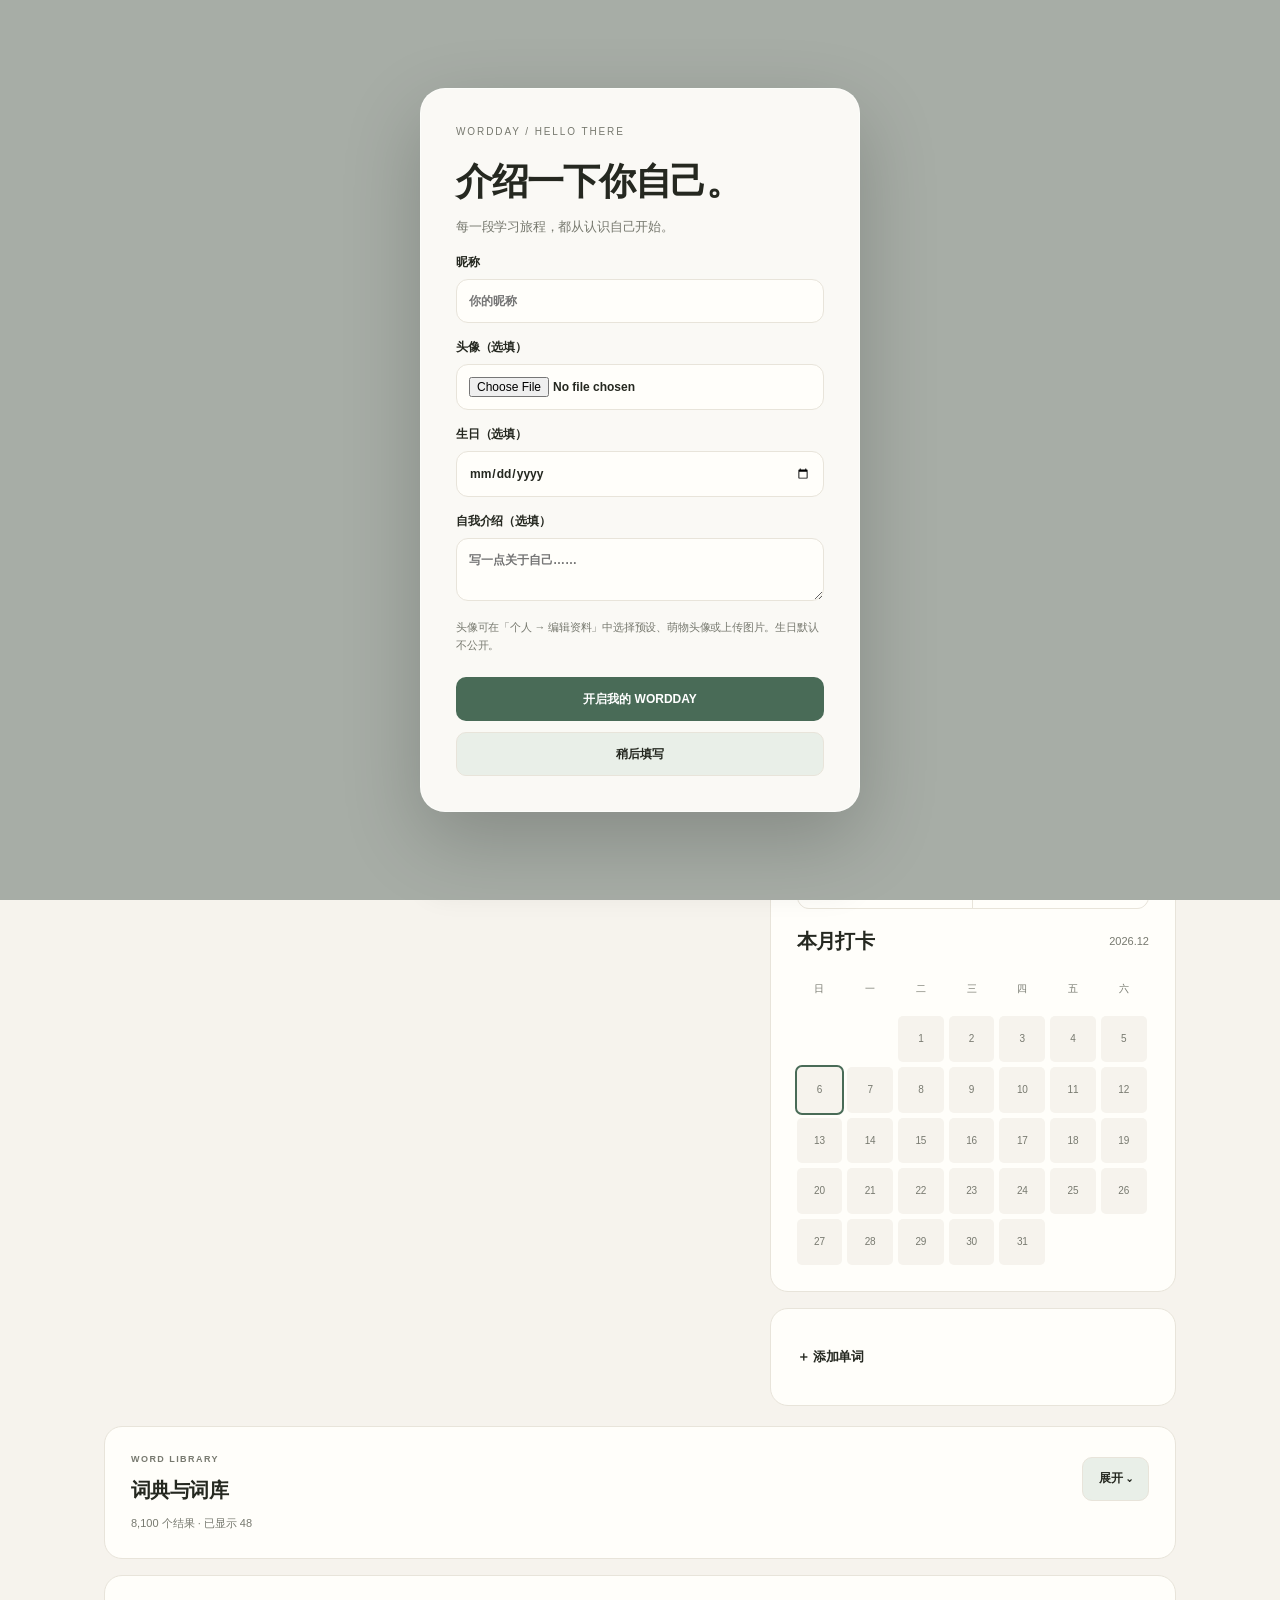
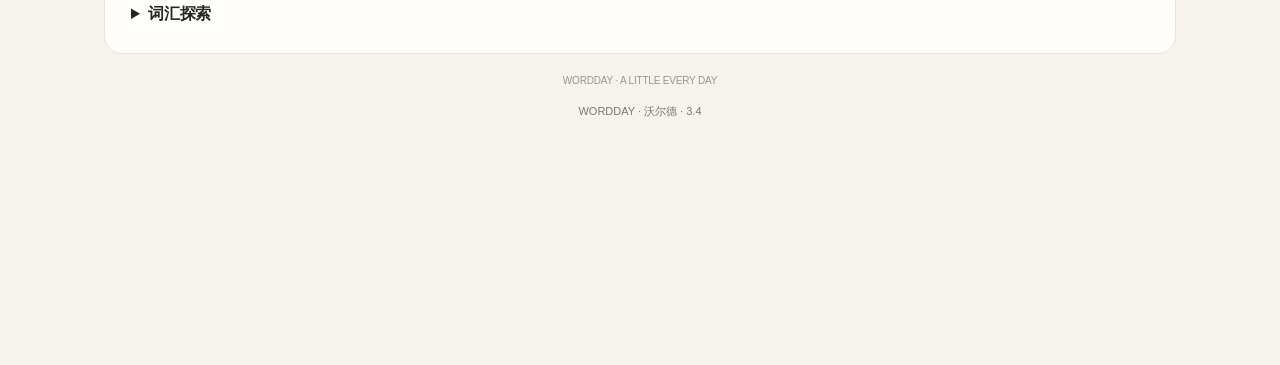
==== index.html @ 64b5501c "Add files via upload" ====
<!DOCTYPE html>
<html lang="zh-CN">
<head>
<meta charset="UTF-8"><meta name="viewport" content="width=device-width,initial-scale=1,viewport-fit=cover">
<meta name="theme-color" content="#f6f3ed"><meta name="apple-mobile-web-app-capable" content="yes"><meta name="apple-mobile-web-app-status-bar-style" content="default"><meta name="apple-mobile-web-app-title" content="沃尔德">
<link rel="manifest" href="manifest.webmanifest"><link rel="apple-touch-icon" href="icon-192.png">
<title>WORDDAY · 沃尔德</title>
<style>
:root{--bg:#f6f3ed;--paper:#fffefa;--ink:#252820;--muted:#77796f;--line:#e8e4da;--green:#496b57;--deep:#26382e;--pale:#e9efe8;--orange:#c27b4b;--red:#a65c4e;--shadow:0 8px 28px rgba(43,54,43,.045)}
*{box-sizing:border-box}body{margin:0;background:var(--bg);color:var(--ink);font-family:Inter,-apple-system,BlinkMacSystemFont,"Segoe UI","PingFang SC","Microsoft YaHei",sans-serif}button,input,select{font:inherit}.wrap{max-width:1120px;margin:auto;padding:24px 20px 60px}.top{display:flex;justify-content:space-between;align-items:center;margin-bottom:22px}.brand{font-size:19px;font-weight:850;letter-spacing:-.5px}.brand span{color:var(--green)}.date,.muted{font-size:12px;color:var(--muted)}.hero{background:var(--deep);color:#fff;border-radius:22px;padding:28px 30px;display:grid;grid-template-columns:1fr auto;gap:20px;align-items:center}.eyebrow{font-size:10px;letter-spacing:2.4px;color:#c6d4c8}.hero h1{font-size:clamp(26px,4vw,40px);line-height:1.15;margin:12px 0 9px}.hero p{color:#d5ded6;max-width:620px;line-height:1.7;font-size:13px;margin:0}.hero-stat{border:1px solid #65796b;border-radius:17px;padding:15px 22px;min-width:120px;text-align:center}.hero-stat strong{display:block;font-size:36px}.hero-stat span{font-size:11px;color:#d5ded6}.nav{display:flex;gap:8px;overflow:auto;margin:18px 0 14px;padding-bottom:2px}.nav button{white-space:nowrap;background:transparent;color:#62665b;border:1px solid var(--line);padding:9px 14px}.nav button.active{background:var(--green);color:white;border-color:var(--green)}.layout{display:grid;grid-template-columns:minmax(0,1.45fr) minmax(270px,.8fr);gap:16px}.panel{background:var(--paper);border:1px solid var(--line);border-radius:18px;padding:20px;box-shadow:var(--shadow);margin-bottom:16px}.panel-head{display:flex;align-items:center;justify-content:space-between;gap:10px;margin-bottom:15px}.panel h2{font-size:16px;margin:0}.sub{font-size:11px;color:var(--muted)}.tools{display:flex;gap:8px;flex-wrap:wrap}.tools select,.tools input,.field{border:1px solid var(--line);background:#fff;border-radius:9px;padding:10px 11px;color:#444;font-size:12px;min-width:0}.tools select{flex:1}.progress{height:7px;background:#eeece5;border-radius:20px;overflow:hidden;margin:12px 0 16px}.progress>div{height:100%;width:0;background:var(--green);transition:.25s}.word{padding:17px;border:1px solid var(--line);border-radius:14px;margin-bottom:11px;background:#fff}.word-top{display:flex;justify-content:space-between;gap:12px;align-items:flex-start}.term{font-size:24px;font-weight:780;letter-spacing:-.5px}.phonetic{font-size:12px;color:var(--muted);margin-top:4px}.tag{font-size:10px;padding:5px 8px;background:var(--pale);color:var(--green);border-radius:20px;white-space:nowrap}.meaning{font-size:14px;font-weight:680;margin:12px 0 6px}.example{font-size:12px;line-height:1.65;color:#55584f}.example b{color:var(--green)}.actions{display:flex;gap:7px;margin-top:12px;flex-wrap:wrap}button{border:0;border-radius:9px;padding:9px 12px;font-size:11px;font-weight:680;cursor:pointer;background:var(--green);color:white}button.secondary{background:#f0eee7;color:#41443c}button.outline{background:transparent;border:1px solid var(--line);color:#55584f}button.danger{background:#f7eae6;color:var(--red)}button:disabled{opacity:.45;cursor:not-allowed}.star{font-size:15px;padding:6px 9px}.stats{display:grid;grid-template-columns:repeat(2,1fr);gap:9px}.stat{background:#f7f5ef;border-radius:12px;padding:13px}.stat strong{font-size:23px;display:block}.stat span{font-size:10px;color:var(--muted)}.calendar{display:grid;grid-template-columns:repeat(7,1fr);gap:5px;margin-top:10px}.day{aspect-ratio:1;border-radius:7px;background:#f0eee8;display:grid;place-items:center;font-size:10px;color:#85877e}.day.done{background:#dce9dc;color:#31583d;font-weight:800}.day.today{outline:2px solid var(--orange);outline-offset:1px}.barlist{display:grid;gap:9px}.barrow{display:grid;grid-template-columns:54px 1fr 28px;align-items:center;gap:8px;font-size:11px;color:var(--muted)}.bar{height:8px;border-radius:20px;background:#efede6;overflow:hidden}.bar i{display:block;height:100%;background:var(--green);border-radius:20px}.empty{padding:24px 12px;text-align:center;color:var(--muted);font-size:12px;background:#f8f6f0;border-radius:12px}.quizbox{background:#f7f5ef;border-radius:14px;padding:15px}.question{font-size:21px;font-weight:760;margin:9px 0 14px}.choices{display:grid;gap:7px}.choice{background:white;border:1px solid var(--line);color:#35372f;text-align:left}.choice.correct{border-color:#5c8b65;background:#edf5ed}.choice.wrong{border-color:#c87a69;background:#fff0ed}.feedback{font-size:11px;margin-top:9px;color:var(--muted);min-height:18px}.section{display:none}.section.active{display:block}.listword{display:flex;justify-content:space-between;gap:12px;align-items:center;padding:13px 0;border-bottom:1px solid var(--line)}.listword:last-child{border:0}.listword strong{font-size:15px}.listword small{display:block;color:var(--muted);margin-top:4px;font-size:11px}.pill{display:inline-block;padding:4px 7px;border-radius:20px;background:#f1eee6;color:#777;font-size:10px}.foot{text-align:center;color:#96978e;font-size:10px;margin-top:18px;line-height:1.8}.toast{position:fixed;left:50%;bottom:22px;transform:translateX(-50%);background:#26382e;color:#fff;padding:10px 15px;border-radius:10px;font-size:12px;opacity:0;pointer-events:none;transition:.2s}.toast.show{opacity:1}.detail-link{font-size:11px;margin-top:8px}.section-title{font-size:14px;font-weight:750;margin:0 0 12px}.smallnote{font-size:10px;line-height:1.6;color:var(--muted)}
@media(max-width:760px){.wrap{padding:17px 13px 42px}.hero{grid-template-columns:1fr;padding:23px}.hero-stat{justify-self:start;display:flex;align-items:center;gap:10px;padding:8px 15px}.hero-stat strong{font-size:26px}.layout{grid-template-columns:1fr}.panel{padding:16px}.term{font-size:22px}}

.pos{display:inline-flex;align-items:center;margin-top:6px;padding:3px 7px;border-radius:6px;background:#f4f1e9;color:#77745f;font-size:10px;font-weight:650;letter-spacing:.2px}
.quiz-lock{padding:20px;border:1px dashed #d8d3c7;border-radius:14px;background:#faf8f2;text-align:center}
.quiz-lock .lock-icon{font-size:27px;margin-bottom:8px}
.quiz-progress{height:7px;background:#ece9e0;border-radius:20px;overflow:hidden;margin:14px 0}
.quiz-progress i{display:block;height:100%;width:0;background:var(--green);transition:width .2s}
.quiz-meta{display:flex;justify-content:space-between;gap:10px;color:var(--muted);font-size:11px}
.quiz-question-card{padding:20px;border-radius:15px;background:#f7f5ef;margin-top:14px}
.quiz-direction{font-size:10px;letter-spacing:1px;color:var(--green);font-weight:750}
.quiz-question{font-size:25px;font-weight:800;line-height:1.35;margin:12px 0 18px;overflow-wrap:anywhere}
.quiz-options{display:grid;grid-template-columns:1fr 1fr;gap:9px}
.quiz-option{background:#fff;color:#35372f;border:1px solid var(--line);text-align:left;min-height:46px;font-size:12px;line-height:1.45}
.quiz-option.correct{border-color:#5c8b65;background:#edf5ed;color:#31583d}
.quiz-option.wrong{border-color:#c87a69;background:#fff0ed;color:#8d4539}
.quiz-option:disabled{opacity:1;cursor:default}
.quiz-result{text-align:center;padding:22px 14px;background:#f7f5ef;border-radius:16px}
.quiz-score{font-size:58px;line-height:1;font-weight:850;color:var(--green);letter-spacing:-2px}
.quiz-result h3{margin:12px 0 6px;font-size:20px}
.quiz-result p{font-size:12px;line-height:1.7;color:var(--muted);margin:0 auto;max-width:520px}
.quiz-result-stats{display:grid;grid-template-columns:repeat(3,1fr);gap:8px;margin:18px 0}
.quiz-result-stats div{background:#fff;border-radius:11px;padding:12px 5px}
.quiz-result-stats strong{display:block;font-size:21px}
.quiz-result-stats span{font-size:10px;color:var(--muted)}
.quiz-review-item{padding:12px 0;border-bottom:1px solid var(--line);font-size:12px;line-height:1.6}
.quiz-review-item:last-child{border:0}
.quiz-review-item strong{display:block;font-size:14px;margin-bottom:4px}
.quiz-review-item .right{color:var(--green)}.quiz-review-item .wrong-text{color:var(--red)}
.quiz-history-item{display:flex;justify-content:space-between;gap:12px;padding:12px 0;border-bottom:1px solid var(--line);font-size:12px}
.quiz-history-item:last-child{border:0}
@media(max-width:520px){.quiz-options{grid-template-columns:1fr}.quiz-question{font-size:22px}.quiz-score{font-size:50px}}


/* WORDDAY 2.1 repair · refined test UI */
#quiz .panel{padding:clamp(17px,3vw,25px)}
#quiz .quiz-lock{padding:clamp(22px,4vw,34px);background:linear-gradient(145deg,#fbfaf5,#f5f2e9);border-color:#ddd7c9;border-radius:20px}
#quizReady .tools{justify-content:center;gap:10px;margin-top:20px}
#quizReady .tools button{min-height:46px;padding:12px 19px;border-radius:13px;font-size:13px;box-shadow:0 3px 10px rgba(38,56,46,.08)}
#quizPlay{padding-top:6px}
#quiz .quiz-meta{font-size:12px;font-weight:650}
#quiz .quiz-progress{height:8px;background:#eae7df;border-radius:99px;margin:13px 0 18px}
#quiz .quiz-progress i{background:linear-gradient(90deg,#496b57,#78917b);border-radius:99px}
#quiz .quiz-question-card{padding:clamp(18px,4vw,28px);border-radius:20px;background:linear-gradient(145deg,#f8f6f0,#f3f1e9);border:1px solid #eeeadf}
#quiz .quiz-direction{letter-spacing:1.8px;font-size:11px}
#quiz .quiz-question{font-size:clamp(24px,5vw,32px);letter-spacing:-.7px;margin:17px 0 22px}
#quiz .quiz-options{grid-template-columns:1fr;gap:10px}
#quiz .quiz-option{min-height:58px;padding:14px 17px;border-radius:13px;font-size:14px;font-weight:650;transition:background .18s,border-color .18s,transform .18s}
#quiz .quiz-option:not(:disabled):active{transform:scale(.99)}
#quiz .quiz-option.correct{background:#edf4ed;border-color:#6d9274;color:#31583d}
#quiz .quiz-option.wrong{background:#fff0ed;border-color:#c97865;color:#8d4539}
#quiz .feedback{min-height:22px;font-size:13px;line-height:1.6;margin-top:13px}
#quizNext{min-height:48px;border-radius:13px;font-size:13px;margin-top:15px!important}
#quizResult .quiz-result{padding:clamp(22px,4vw,34px);border-radius:21px;background:linear-gradient(145deg,#f8f6f0,#f2f0e8);border:1px solid #eeeadf}
#quizResult .quiz-score{font-size:clamp(54px,12vw,72px)}
#quizResult .quiz-result-stats{gap:10px}
#quizResult .quiz-result-stats div{padding:16px 8px;border:1px solid #efede6;border-radius:14px}
#quizResult .quiz-result-stats strong{font-size:clamp(22px,5vw,28px)}
#quizResult .quiz-review-item{padding:15px 2px;font-size:13px}
#quizResult .quiz-review-item strong{font-size:15px}
#quiz .quiz-history-item{align-items:center;padding:15px 2px}
.quiz-mode-stats{display:grid;grid-template-columns:repeat(2,minmax(0,1fr));gap:8px;margin-top:16px;text-align:left}.quiz-mode-stat{background:rgba(255,255,255,.78);border:1px solid #eeeadf;border-radius:12px;padding:11px 12px}.quiz-mode-stat strong{display:block;font-size:12px;color:var(--ink)}.quiz-mode-stat span{font-size:10px;color:var(--muted)}
#quiz .quiz-history-mode{display:inline-block;margin-left:7px;padding:3px 7px;border-radius:20px;background:#edf1e9;color:var(--green);font-size:10px;font-weight:700}
@media(max-width:520px){#quizReady .tools{display:grid;grid-template-columns:1fr 1fr}#quizReady .tools button{width:100%;padding:12px 8px}#quiz .quiz-option{min-height:56px}#quiz .quiz-question-card{padding:18px 15px}}


:root[data-theme="ocean"]{--bg:#eef4f6;--paper:#fbfeff;--ink:#24313a;--muted:#71808a;--line:#dce7eb;--green:#426f8a;--deep:#24475d;--pale:#e1edf2;--orange:#c58b55;--shadow:0 8px 28px rgba(36,71,93,.06)}
:root[data-theme="vintage"]{--bg:#f5eee7;--paper:#fffaf5;--ink:#342b27;--muted:#88786e;--line:#e9dcd1;--green:#a45e43;--deep:#633f32;--pale:#f2e2d8;--orange:#c18a4b;--shadow:0 8px 28px rgba(99,63,50,.06)}
:root[data-theme="midnight"]{--bg:#202a29;--paper:#2b3734;--ink:#edf1eb;--muted:#a8b5ad;--line:#43514a;--green:#8eae91;--deep:#17221e;--pale:#394b40;--orange:#d2a36c;--shadow:0 8px 28px rgba(0,0,0,.16)}
:root[data-theme="midnight"] .word,:root[data-theme="midnight"] .tools select,:root[data-theme="midnight"] .tools input,:root[data-theme="midnight"] .field,:root[data-theme="midnight"] .quiz-option{background:#33413b;color:var(--ink)}
:root[data-theme="midnight"] .stat,:root[data-theme="midnight"] .quiz-lock,:root[data-theme="midnight"] .quiz-question-card,:root[data-theme="midnight"] .quiz-result{background:#33413b;color:var(--ink)}
.bottom-nav{position:fixed;z-index:40;bottom:calc(10px + env(safe-area-inset-bottom));left:50%;transform:translateX(-50%);display:flex;gap:8px;padding:7px;background:color-mix(in srgb,var(--paper) 88%,transparent);backdrop-filter:blur(18px);border:1px solid var(--line);border-radius:20px;box-shadow:0 8px 28px #0002;width:min(310px,calc(100% - 32px))}.bottom-nav button{flex:1;background:transparent;color:var(--muted);border-radius:14px;padding:10px 8px;font-size:12px}.bottom-nav button.active{background:var(--green);color:white}.wrap{padding-bottom:110px}.heatmap{display:grid;grid-auto-flow:column;grid-template-rows:repeat(7,12px);grid-auto-columns:12px;gap:3px;overflow-x:auto;padding:8px 0}.heat{width:12px;height:12px;border-radius:3px;background:var(--line)}.heat[data-level="1"]{background:#c8ddc9}.heat[data-level="2"]{background:#91b99a}.heat[data-level="3"]{background:#5d916c}.heat[data-level="4"]{background:#315e40}.badge-grid{display:grid;grid-template-columns:repeat(3,minmax(0,1fr));gap:9px}.achievement{text-align:center;padding:10px 5px;border:1px solid var(--line);border-radius:14px;background:var(--paper)}.achievement svg{width:42px;height:42px;display:block;margin:0 auto 6px}.achievement.locked{opacity:.38;filter:grayscale(1)}.achievement small{display:block;color:var(--muted);font-size:10px;line-height:1.4}.profile-row{display:flex;gap:12px;align-items:center}.avatar{width:54px;height:54px;border-radius:50%;background:var(--pale);display:grid;place-items:center;font-size:27px}.theme-options{display:grid;grid-template-columns:repeat(2,1fr);gap:8px}.theme-options button{background:var(--paper);color:var(--ink);border:1px solid var(--line);text-align:left}.theme-options button.selected{border:2px solid var(--green)}
@media(max-width:520px){.badge-grid{grid-template-columns:repeat(2,minmax(0,1fr))}}
.profile-shortcuts{display:grid;grid-template-columns:repeat(2,minmax(0,1fr));gap:9px}.profile-shortcuts button{padding:14px 8px;text-align:center}.personal-back{margin-bottom:12px}.achievement{cursor:default}.achievement svg{max-width:42px}@media(max-width:520px){.profile-shortcuts{grid-template-columns:repeat(2,minmax(0,1fr))}}

/* 2.2.2: semantic contrast and feedback */
:root{--quiz-surface:#f7f5ef;--quiz-input:#fff;--quiz-text:#28332d;--quiz-sub:#55665b;--quiz-border:#d9dfd5;--quiz-correct-bg:#e7f3e9;--quiz-correct-text:#225b38;--quiz-wrong-bg:#fae8e4;--quiz-wrong-text:#853c35}
:root[data-theme="ocean"]{--quiz-surface:#e9f2f6;--quiz-input:#fff;--quiz-text:#24313a;--quiz-sub:#435c6a;--quiz-border:#b9d2df;--quiz-correct-bg:#e1f2ec;--quiz-correct-text:#1f6249;--quiz-wrong-bg:#fbe8e4;--quiz-wrong-text:#823b35}
:root[data-theme="vintage"]{--quiz-surface:#f7ede4;--quiz-input:#fffaf5;--quiz-text:#342b27;--quiz-sub:#685145;--quiz-border:#dcc7b6;--quiz-correct-bg:#e9f1df;--quiz-correct-text:#3e6035;--quiz-wrong-bg:#f8e3de;--quiz-wrong-text:#7e362f}
:root[data-theme="midnight"]{--quiz-surface:#34433d;--quiz-input:#26342f;--quiz-text:#f1f6ee;--quiz-sub:#d4e1d6;--quiz-border:#708477;--quiz-correct-bg:#2e5a43;--quiz-correct-text:#e3f9e8;--quiz-wrong-bg:#643f40;--quiz-wrong-text:#fff1e8}
#quiz .quiz-question-card,#quiz .quiz-result,#quiz .quizbox{background:var(--quiz-surface)!important;color:var(--quiz-text)!important;border:1px solid var(--quiz-border)!important}
#quiz .quiz-question,#quiz .quiz-result h3,#quiz .quiz-result-stats strong,#quiz .quiz-review-item,#quiz .quiz-history-item,#quiz .quiz-mode-stat{color:var(--quiz-text)!important}
#quiz .quiz-meta,#quiz .quiz-result p,#quiz .quiz-result-stats span,#quiz .quiz-history-item .sub,#quiz .feedback{color:var(--quiz-sub)}
#quiz .quiz-option,#quiz #typedAnswer{background:var(--quiz-input)!important;color:var(--quiz-text)!important;border-color:var(--quiz-border)!important}
#quiz .quiz-option.correct{background:var(--quiz-correct-bg)!important;color:var(--quiz-correct-text)!important}
#quiz .quiz-option.wrong{background:var(--quiz-wrong-bg)!important;color:var(--quiz-wrong-text)!important}
#quiz .quiz-result-stats>div,#quiz .quiz-mode-stat{background:var(--quiz-input)!important;color:var(--quiz-text)!important}
#quiz .quiz-direction{color:var(--quiz-text)!important;opacity:.86}
#quiz .quiz-score{color:var(--quiz-text)!important}
#quiz .quiz-review-item .right{color:var(--quiz-correct-text)!important}#quiz .quiz-review-item .wrong-text{color:var(--quiz-wrong-text)!important}
.catalog-list{display:grid;grid-template-columns:repeat(auto-fit,minmax(130px,1fr));gap:7px;margin-top:12px}.catalog-entry{border:1px solid var(--line);border-radius:10px;padding:9px;background:var(--paper);font-size:12px;color:var(--ink)}.catalog-entry small{display:block;color:var(--muted);margin-top:4px}.catalog-entry.reviewed{border-color:var(--green)}
.bottom-nav{display:flex;align-items:center;justify-content:center;flex-wrap:wrap;max-width:calc(100vw - 30px);transition:padding .25s,border-radius .25s,background .25s;touch-action:pan-x}
.bottom-nav .nav-grip{width:100%;background:transparent!important;color:var(--ink)!important;padding:0 0 2px!important;line-height:12px;font-size:18px;touch-action:none;cursor:grab}
.bottom-nav .nav-pill{display:none;background:transparent!important;color:var(--ink)!important;padding:5px 12px!important}
.bottom-nav.collapsed{border-radius:999px;padding:4px 9px;gap:0}.bottom-nav.collapsed .nav-grip{width:24px;transform:rotate(180deg);padding:0!important}.bottom-nav.collapsed [data-main-tab]{display:none}.bottom-nav.collapsed .nav-pill{display:block}
body{padding-bottom:calc(106px + env(safe-area-inset-bottom))}.wrap{padding-bottom:110px}
button:active:not(:disabled){transform:scale(.975)}.word{animation:wordEnter .24s ease-out}.quiz-option.correct{animation:correctPulse .26s ease-out}
@keyframes wordEnter{from{opacity:.55;transform:translateY(6px)}to{opacity:1;transform:translateY(0)}}@keyframes correctPulse{50%{transform:scale(1.012)}}
@media(prefers-reduced-motion:reduce){*,*::before,*::after{animation:none!important;transition:none!important;scroll-behavior:auto!important}}

/* WORDDAY 2.3 · calm responsive interface */
:root{--focus-card:var(--paper)}
.hero{position:relative;overflow:hidden}.hero:before{content:'';position:absolute;pointer-events:none;width:240px;height:240px;right:-70px;top:-95px;border-radius:50%;background:radial-gradient(circle,color-mix(in srgb,var(--green) 13%,transparent),transparent 72%);animation:ambientDrift 12s ease-in-out infinite alternate}
@keyframes ambientDrift{to{transform:translate(-25px,20px) scale(1.13)}}
#learn{display:none}#learn.active{display:block}#learn .layout{display:block}#learn .layout>aside{display:none}#learn .layout>main{max-width:none}
#vocabularyCatalog{margin-top:16px}#vocabularyCatalog .catalog-inner{display:none}#vocabularyCatalog.open .catalog-inner{display:block}#vocabularyCatalog .panel-head{cursor:pointer}
#todayWordCard{padding:23px;margin-bottom:16px;background:var(--paper);border:1px solid var(--line);border-radius:18px;box-shadow:var(--shadow)}
#todayWordCard .wd-term{font-size:28px;font-family:Georgia,serif;font-weight:650;letter-spacing:-1px;margin:9px 0}
.wd-eyebrow{font-size:10px;letter-spacing:2px;font-weight:750;color:var(--green)}
#dailyCardControls{display:flex;align-items:center;justify-content:space-between;gap:12px;flex-wrap:wrap;margin:12px 0}
#dailyCardSettings{display:none;padding:12px 0}#dailyCardSettings.open{display:block}
#studyStage{display:none;min-height:58vh}#studyStage.active{display:block}#studyStage .study-card{max-width:590px;margin:18px auto;background:var(--paper);border:1px solid var(--line);border-radius:24px;box-shadow:var(--shadow);padding:clamp(25px,6vw,48px);text-align:center;touch-action:pan-y;user-select:none}
#studyStage .study-term{font-size:clamp(36px,9vw,56px);font-family:Georgia,serif;letter-spacing:-1.4px;font-weight:700;margin:14px 0}
#studyStage .study-meaning{font-size:20px;font-weight:700;margin:25px 0 12px}#studyStage .study-example{font-size:14px;line-height:1.8;color:var(--muted)}
#studyStage .study-actions{display:flex;gap:10px;flex-wrap:wrap;justify-content:center;margin-top:24px}#studyStage .study-actions button{flex:1;min-width:110px}
#studyStage .study-progress{height:6px;background:var(--pale);border-radius:99px;overflow:hidden}#studyStage .study-progress i{display:block;height:100%;background:var(--green);transition:width .25s}
#studyStage .study-meta{display:flex;justify-content:space-between;align-items:center;gap:12px;margin:12px 0}
#quizStreak{font-weight:750;color:var(--green);font-size:12px}#quizSave{margin-bottom:12px}#quizFav{margin-top:12px}
#wdCelebration,#wdSplash{position:fixed;inset:0;z-index:200;background:#0b1715b8;display:none;align-items:center;justify-content:center;padding:20px;backdrop-filter:blur(9px)}
#wdCelebration.visible,#wdSplash.visible{display:flex}.wd-modal{background:var(--paper);color:var(--ink);border-radius:25px;padding:32px 24px;max-width:390px;width:100%;text-align:center;box-shadow:0 24px 80px #0003;animation:wdPop .38s cubic-bezier(.2,1.5,.4,1)}
.wd-modal h2{font-size:27px;margin:12px 0}.wd-modal p{color:var(--muted);line-height:1.6}.wd-modal .wd-medal{font-size:65px;margin:15px auto;line-height:1.2}
@keyframes wdPop{from{opacity:0;transform:translateY(20px) scale(.87)}to{opacity:1;transform:none}}
.bottom-nav.collapsed{position:fixed!important;width:52px!important;height:52px!important;min-width:52px!important;min-height:52px!important;border-radius:50%!important;padding:0!important;display:flex!important;align-items:center!important;justify-content:center!important;left:auto;right:20px;bottom:calc(20px + env(safe-area-inset-bottom));transform:none!important;touch-action:none;box-shadow:0 10px 30px #0002}
.bottom-nav.collapsed .nav-grip{display:none!important}.bottom-nav.collapsed .nav-pill{display:flex!important;width:48px;height:48px;align-items:center;justify-content:center;padding:0!important;font-size:0!important}.bottom-nav.collapsed .nav-pill:after{content:'✦';font-size:23px;color:var(--green)}
.bottom-nav:not(.collapsed){max-width:calc(100vw - 24px)}
#avatarChoices{display:grid;grid-template-columns:repeat(6,minmax(0,1fr));gap:8px}#avatarChoices button{padding:7px 0;font-size:25px;min-width:0;aspect-ratio:1;border-radius:13px}
#avatarUpload{width:100%;margin-top:12px}#avatarPreview{width:68px;height:68px;object-fit:cover;border-radius:50%;display:none;margin:10px auto}
#profileAvatar img{width:100%;height:100%;object-fit:cover;border-radius:50%}.achievement.locked{filter:none!important;opacity:.7}.achievement.locked svg{filter:grayscale(1);opacity:.38}.achievement.locked .achievement-title{color:var(--muted)}
#wdBadgeCounter{font-size:12px;color:var(--muted)}
:root[data-theme="midnight"] #studyStage .study-card,:root[data-theme="midnight"] #todayWordCard{background:var(--paper)}
@media(max-width:520px){#avatarChoices{grid-template-columns:repeat(5,minmax(0,1fr))}#studyStage .study-actions button{min-width:calc(50% - 10px)}}
@media(prefers-reduced-motion:reduce){.hero:before{animation:none!important}.wd-modal{animation:none!important}}

/* 2.4 refined welcome screen — uses the active theme palette */
#wdSplash{background:color-mix(in srgb,var(--bg) 76%,#101b18 24%);backdrop-filter:blur(16px);-webkit-backdrop-filter:blur(16px);overflow:hidden}
#wdSplash:before,#wdSplash:after{content:"";position:absolute;width:min(90vw,520px);aspect-ratio:1;border-radius:50%;pointer-events:none;filter:blur(45px);opacity:.22;background:var(--green)}
#wdSplash:before{top:-35%;left:-30%}#wdSplash:after{bottom:-43%;right:-30%;opacity:.12}
#wdSplash .wd-splash-panel{position:relative;isolation:isolate;width:min(100%,420px);border-radius:32px;padding:clamp(28px,7vw,44px) 28px 27px;background:var(--paper);color:var(--ink);border:1px solid var(--line);box-shadow:0 28px 90px #0002;text-align:center;animation:wdSplashIn .7s cubic-bezier(.2,.85,.3,1) both}
#wdSplash .wd-splash-orb{width:100px;height:100px;margin:0 auto 25px;display:grid;place-items:center;border-radius:50%;background:var(--green);color:var(--paper);box-shadow:0 13px 32px color-mix(in srgb,var(--green) 23%,transparent);animation:wdOrbFloat 4s ease-in-out infinite}
#wdSplash .wd-splash-orb svg{width:51px;height:51px;stroke:currentColor;fill:none;stroke-width:2.5;stroke-linecap:round;stroke-linejoin:round}
#wdSplash .wd-splash-overline{font-size:10px;letter-spacing:3.2px;font-weight:750;color:var(--green)}
#wdSplash .wd-splash-title{font-family:Georgia,serif;font-size:clamp(40px,10vw,53px);letter-spacing:-2.5px;line-height:1.1;margin:13px 0 10px}
#wdSplash .wd-splash-tagline{font-size:14px;line-height:1.8;color:var(--muted);margin:0 auto 26px;max-width:290px}
#wdSplash .wd-splash-line{width:38px;height:2px;background:var(--green);opacity:.55;border-radius:3px;margin:0 auto 25px}
#wdSplash .wd-splash-enter{width:100%;min-height:49px;border-radius:15px;font-weight:700;letter-spacing:.3px}
#wdSplash .wd-splash-skip{border:0;background:transparent;color:var(--muted);padding:12px 18px;margin-top:8px;font-size:12px;box-shadow:none}
#wdSplash .wd-splash-foot{font-size:10px;color:var(--muted);letter-spacing:1.6px;margin-top:23px;opacity:.8}
@keyframes wdSplashIn{from{opacity:0;transform:translateY(22px) scale(.97)}to{opacity:1;transform:none}}
@keyframes wdOrbFloat{0%,100%{transform:translateY(0)}50%{transform:translateY(-7px)}}
@media(prefers-reduced-motion:reduce){#wdSplash .wd-splash-panel,#wdSplash .wd-splash-orb{animation:none!important}}

/* WORDDAY 2.4 */
:root{--heat0:var(--line);--heat1:#d1e3d3;--heat2:#9cc4a3;--heat3:#629a70;--heat4:#315f43;--ui-scale:1;--wd-motion:1}
:root[data-theme=ocean]{--heat1:#d7ebf6;--heat2:#a2cce2;--heat3:#619bbf;--heat4:#326b91}
:root[data-theme=vintage]{--heat1:#f2dfd0;--heat2:#dcb59c;--heat3:#bf8568;--heat4:#8e503c}
:root[data-theme=midnight]{--heat0:#3b4b45;--heat1:#435d55;--heat2:#5c8976;--heat3:#85b69b;--heat4:#c1e6c7}
.heat[data-level="0"],.heat:not([data-level]){background:var(--heat0)}.heat[data-level="1"]{background:var(--heat1)}.heat[data-level="2"]{background:var(--heat2)}.heat[data-level="3"]{background:var(--heat3)}.heat[data-level="4"]{background:var(--heat4)}
button{min-height:38px;transition:background .18s ease,transform .16s ease}button:active{transform:scale(.97)}.tools,.actions,.study-actions{gap:11px!important}.panel{padding:clamp(17px,3vw,24px)}.field{min-height:42px}.quiz-option{min-height:52px}
.wd24-settings{display:grid;grid-template-columns:repeat(auto-fit,minmax(180px,1fr));gap:12px;margin:15px 0}.wd24-settings label{font-size:12px;color:var(--muted);display:grid;gap:7px}.wd24-settings select,.wd24-settings input{width:100%;min-height:42px;border-radius:12px;border:1px solid var(--line);background:var(--paper);color:var(--ink);padding:8px 12px}.wd24-note{font-size:11px;color:var(--muted);line-height:1.6}.wd24-chip{display:inline-block;border-radius:20px;background:var(--pale);color:var(--green);font-size:11px;padding:5px 10px;margin:5px 6px 0 0}.wd24-featured-extra{line-height:1.8;font-size:13px;color:var(--ink);margin-top:12px}
.wd24-badges-summary{display:flex;gap:9px;align-items:center;flex-wrap:wrap}.wd24-badge-mini{width:38px;height:38px;display:grid;place-items:center;border-radius:12px;background:var(--pale);color:var(--green);font-size:19px}.wd24-badges-toggle{margin-top:10px;width:100%}.wd24-badges-panel .badge-grid{margin-top:15px}.wd24-badges-panel.is-closed .badge-grid{display:none}
#wd24Combo{position:fixed;top:18%;left:50%;transform:translate(-50%,-18%) scale(.5) rotate(-8deg);z-index:2500;pointer-events:none;opacity:0;min-width:210px;text-align:center;filter:drop-shadow(0 10px 22px #0002)}#wd24Combo.active{animation:wd24-pop 1.3s cubic-bezier(.2,1.3,.35,1) forwards}#wd24Combo strong{display:block;color:var(--green);font-size:clamp(40px,10vw,72px);letter-spacing:-3px;text-shadow:0 3px var(--paper)}#wd24Combo span{display:block;font-weight:850;color:var(--ink);letter-spacing:2px}#wd24Combo .spark{position:absolute;font-size:20px;animation:wd24-spark 1.15s ease-out both;animation-delay:var(--delay)}
@keyframes wd24-pop{0%{opacity:0;transform:translate(-50%,-12%) scale(.45) rotate(-9deg)}22%{opacity:1;transform:translate(-50%,-18%) scale(1.22) rotate(4deg)}36%{transform:translate(-50%,-18%) scale(.96) rotate(-2deg)}48%,75%{opacity:1;transform:translate(-50%,-18%) scale(1) rotate(0)}100%{opacity:0;transform:translate(-50%,-38%) scale(.92)}}@keyframes wd24-spark{0%{opacity:0;transform:translate(0,0) scale(.3)}25%{opacity:1}100%{opacity:0;transform:translate(var(--dx),var(--dy)) scale(1.2)}}
@media(prefers-reduced-motion:reduce){#wd24Combo.active,#wd24Combo .spark{animation:none!important}button{transition:none}}
:root[data-theme=midnight] .wd24-settings select,:root[data-theme=midnight] .wd24-settings input{background:#34443c;color:#edf1eb}
@media(max-width:540px){.wd24-settings{grid-template-columns:1fr 1fr}.wd24-settings label{min-width:0}.wd24-settings select{font-size:12px}}

/* 2.4 complete repair: accessible test controls, theme consistency, combo polish */
.wd24-count-label{display:grid;gap:8px;margin:10px 0;font-size:12px;color:var(--muted)}
.wd24-count-label select{min-height:44px;border-radius:12px;padding:8px 12px;background:var(--paper);color:var(--ink);border:1px solid var(--line)}
#wd24Combo[data-tier="rare"] strong{filter:drop-shadow(0 0 10px color-mix(in srgb,var(--green) 38%,transparent))}
#wd24Combo[data-tier="epic"] strong{font-size:clamp(55px,12vw,86px);letter-spacing:-4px}
#wd24Combo[data-tier="legend"] strong{font-size:clamp(60px,13vw,96px);filter:drop-shadow(0 0 17px color-mix(in srgb,var(--green) 55%,transparent))}
#wd24Combo .spark{font-style:normal;color:var(--green);text-shadow:0 0 10px var(--paper)}
:root[data-theme="midnight"] #wd24Combo strong{color:#c5e6cf;text-shadow:0 4px 16px #17241d}
:root[data-theme="midnight"] #wd24Combo span{color:#f2f4ed}
:root[data-theme="midnight"] .wd24-count-label select{background:#34443c;color:#edf1eb}
#wd24QuizConfig .panel{padding:clamp(15px,3vw,23px)}
#wd24QuizConfig .wd24-settings{gap:14px}
@media(max-width:520px){#wd24QuizConfig .wd24-settings{grid-template-columns:1fr}#wd24Combo{top:14%}}
@media(prefers-reduced-motion:reduce){#wd24Combo.active{animation:none!important;opacity:1;transform:translate(-50%,-18%)}#wd24Combo .spark{display:none}}

/* 2.5.2 — editorial welcome, Wonder tab, unified quiz progress */
.bottom-nav:not(.collapsed){width:min(370px,calc(100% - 24px));gap:4px}
.bottom-nav [data-main-tab]{min-width:0;padding:9px 12px;line-height:1.45}
.ideas-intro{padding:27px 24px 25px;position:relative;overflow:hidden}
.ideas-intro:after{content:'✳';position:absolute;right:14px;top:-24px;font-size:128px;color:var(--green);opacity:.055;pointer-events:none}
.ideas-eyebrow{font-size:10px;font-weight:750;letter-spacing:2.2px;color:var(--green);margin-bottom:15px}
.ideas-intro h2{font-size:clamp(27px,6vw,38px);letter-spacing:-1px;margin:0 0 9px}
.ideas-intro h2 span{display:block;font-family:Georgia,serif;font-size:15px;letter-spacing:.1px;font-weight:400;font-style:italic;color:var(--muted);margin-top:6px}
.ideas-intro p{font-size:12px;line-height:1.8;color:var(--muted);margin:0}
#wildIdeasHome .panel{margin-bottom:15px}
#quiz .quiz-progress{height:8px;background:var(--pale);border:1px solid var(--line);border-radius:99px;overflow:hidden}
#quiz .quiz-progress i{display:block;height:100%;background:var(--green)!important;border-radius:99px;transition:width .25s ease,background .25s ease}
#quiz .quiz-meta{color:var(--ink)}
#wdSplash{background:color-mix(in srgb,var(--bg) 85%,var(--deep) 15%)}
#wdSplash .wd-splash-panel{max-width:435px;text-align:left;padding:35px clamp(25px,7vw,39px) 29px;border-radius:26px;background:color-mix(in srgb,var(--paper) 93%,transparent);backdrop-filter:blur(24px);-webkit-backdrop-filter:blur(24px)}
#wdSplash .wd-splash-monogram{display:flex;align-items:end;justify-content:space-between;margin-bottom:65px;border-bottom:1px solid var(--line);padding-bottom:15px}
#wdSplash .wd-splash-monogram>span{font-family:Georgia,serif;font-size:53px;line-height:.9;letter-spacing:-5px;color:var(--green)}
#wdSplash .wd-splash-dot{color:var(--muted)}
#wdSplash .wd-splash-monogram i{font-size:8px;font-style:normal;letter-spacing:1.1px;color:var(--muted);max-width:112px;text-align:right;line-height:1.6}
#wdSplash .wd-splash-overline{font-size:9px;letter-spacing:2.5px}
#wdSplash .wd-splash-title{font-size:clamp(46px,11vw,65px);letter-spacing:-3.2px;line-height:1.04;margin:15px 0 17px;font-weight:500}
#wdSplash .wd-splash-tagline{font-size:13px;max-width:none;line-height:2;margin:0 0 31px}
#wdSplash .wd-splash-line{margin:0 0 23px;width:60px;height:1px;opacity:.65}
#wdSplash .wd-splash-enter{min-height:52px;border-radius:12px}
#wdSplash .wd-splash-skip{display:block;width:100%;text-align:center}
#wdSplash .wd-splash-foot{text-align:center;margin-top:19px;letter-spacing:2px;font-size:9px}
@media(prefers-reduced-motion:reduce){#quiz .quiz-progress i{transition:none}}
</style><link rel="stylesheet" href="wildwords.css"><link rel="stylesheet" href="wordday26.css"><link rel="stylesheet" href="wordday27.css"><link rel="stylesheet" href="wordday271.css"><link rel="stylesheet" href="wordday28.css"><link rel="stylesheet" href="arena281.css"><link rel="stylesheet" href="polish282.css">
<link rel="stylesheet" href="refine283.css">
<link rel="stylesheet" href="refine284.css">
<link rel="stylesheet" href="victory285.css">
<link rel="stylesheet" href="advanced285fix.css">
<link rel="stylesheet" href="wordday29.css"><link rel="stylesheet" href="luminous297.css"><link rel="stylesheet" href="expressions.css"><link rel="stylesheet" href="expression-studio.css"><link rel="stylesheet" href="refine321.css">
<link rel="stylesheet" href="legend33.css"><link rel="stylesheet" href="online33.css"><link rel="stylesheet" href="patch331fix.css"><link rel="stylesheet" href="design34.css">
</head><body><div class="wrap">
<header class="top"><div class="brand">WORD<span>DAY</span> <small style="font-size:10px;color:var(--muted);font-weight:600">沃尔德 · THE DAILY PRACTICE</small></div><div class="date" id="today"></div></header>
<section class="hero"><div><div class="eyebrow">A LITTLE EVERY DAY</div><h1>每日练习</h1><p>今日学习</p></div><div class="hero-stat"><strong id="streak">0</strong><span>连续打卡 · 天</span></div></section>
<nav class="nav" aria-label="学习功能"><div class="wild-entry"><button class="active" data-tab="learn">今日学习</button><button id="wildPawDraw" type="button" class="wild-paw" aria-label="抽取萌物奇遇卡牌" title="抽取萌物奇遇卡牌" hidden><span aria-hidden="true">🐾</span></button></div><button data-tab="quiz">每日测试</button><button data-tab="review">智能复习 <span id="dueBadge"></span></button></nav>
<section id="learn" class="section active"><section class="panel" id="vocabularyCatalog"><div class="panel-head"><h2>词库索引</h2><span class="sub" id="catalogCount">正在加载词库…</span></div><p class="smallnote" id="catalogNote">专名与构词片段仅供查询</p><div class="tools"><input id="catalogSearch" class="field" style="flex:1" placeholder="搜索英文 / 中文释义" autocomplete="off"><button id="catalogMore" class="secondary">查看更多</button></div><div id="catalogList" class="catalog-list"></div></section><div class="layout"><main class="panel"><div class="panel-head"><h2>今日单词</h2><span class="sub" id="dailyCount">今日 0 / 8</span></div><div class="tools"><label class="smallnote">今日目标 <input id="dailyTarget" type="number" min="1" max="100" value="8" style="width:68px;padding:8px;border:1px solid var(--line);border-radius:8px"></label><button class="secondary" id="applyTarget">调整数量</button><select id="level"><option value="all">全部学习词汇</option><option value="CET-4">四级核心</option><option value="IELTS">雅思进阶</option><option value="CET-6">六级词汇</option><option value="基础词汇">基础词汇</option></select><button class="secondary" id="shuffle">换一组</button></div><div class="progress"><div id="dailyBar"></div></div><div id="wordList"></div><div class="smallnote"></div></main><aside><div class="panel"><div class="panel-head"><h2>学习概览</h2><span class="sub">本地保存</span></div><div class="stats"><div class="stat"><strong id="totalKnown">0</strong><span>已掌握</span></div><div class="stat"><strong id="totalDays">0</strong><span>打卡天数</span></div><div class="stat"><strong id="totalFav">0</strong><span>收藏单词</span></div><div class="stat"><strong id="totalDue">0</strong><span>待复习</span></div></div><div class="panel-head" style="margin:18px 0 8px"><h2>本月打卡</h2><span class="sub" id="monthLabel"></span></div><div class="calendar" id="calendar"></div></div><div class="panel"><h2 style="margin:0 0 12px">添加单词</h2><div class="tools"><input id="newWord" placeholder="英文单词" style="flex:1;width:30%"><input id="newMeaning" placeholder="中文释义" style="flex:1;width:30%"><input id="newPos" placeholder="词性（可选，如 n. / v.）" style="flex:1;width:30%"></div><button id="addWord" style="width:100%;margin-top:9px">添加到词库</button><div class="smallnote" style="margin-top:8px"></div></div></aside></div></section>

<section id="quiz" class="section"><div class="panel"><div class="panel-head"><h2>测试中心</h2><span class="sub">四种模式</span></div><div id="quizGate" class="quiz-lock" style="display:none"></div><div id="quizReady" style="display:block"><div class="quiz-lock"><div class="lock-icon">✦</div><h3 style="margin:0 0 7px">选择测试</h3><p class="smallnote" id="quizReadyText">四种模式 · 随时开始</p><div class="tools" style="margin-top:12px"><button data-mode="choice">单词选择</button><button data-mode="spelling">单词拼写</button><button data-mode="sentence">句子填词</button><button data-mode="mixed">综合测试</button></div><div id="quizModeStats" class="quiz-mode-stats"></div></div></div><div id="quizPlay" style="display:none"><div class="sub" id="quizModeLabel"></div><div class="quiz-meta"><span id="quizProgressText">第 1 / 1 题</span><span id="quizScoreLive">暂未计分</span></div><div class="quiz-progress"><i id="quizProgressBar"></i></div><div class="quiz-question-card"><div class="quiz-direction" id="quizDirection">ENGLISH → 中文</div><div class="quiz-question" id="quizQuestion"></div><div class="quiz-options" id="quizOptions"></div><div class="feedback" id="quizFeedback"></div><button id="quizNext" style="width:100%;margin-top:12px" disabled>确认答案后继续</button></div></div><div id="quizResult" style="display:none"></div></div></section>

<section id="review" class="section"><div class="panel"><div class="panel-head"><h2>智能复习</h2><span class="sub" id="reviewCount">根据复习间隔安排</span></div><p class="smallnote"></p><div id="reviewList"></div></div></section>
<section id="favorites" class="section"><div class="panel"><div class="panel-head"><h2>我的收藏</h2><span class="sub" id="favoriteCount"></span></div><div id="favoriteList"></div></div></section>
<section id="mistakes" class="section"><div class="panel"><div class="panel-head"><h2>错词本</h2><span class="sub" id="mistakeCount"></span></div><div id="mistakeList"></div></div></section>
<section id="stats" class="section"><div class="layout"><div class="panel"><div class="panel-head"><h2>学习数据</h2><span class="sub">持续积累</span></div><div class="stats"><div class="stat"><strong id="sKnown">0</strong><span>认识单词</span></div><div class="stat"><strong id="sDays">0</strong><span>打卡天数</span></div><div class="stat"><strong id="sQuiz">0</strong><span>答题次数</span></div><div class="stat"><strong id="sAccuracy">—</strong><span>答题正确率</span></div></div><h3 class="section-title" style="margin-top:22px">近 7 天学习情况</h3><div id="weeklyBars" class="barlist"></div></div><div class="panel"><h2 style="margin:0 0 12px">备份与恢复</h2><p class="smallnote">换设备或清除浏览器数据前，请导出备份。</p><div class="actions"><button id="exportData">导出学习备份</button><button class="secondary" id="importBtn">导入备份</button><input id="importFile" type="file" accept="application/json" hidden></div><div class="smallnote" style="margin-top:12px"></div></div></div></section>

<section id="ideas" class="section"><div class="panel ideas-intro"><div class="ideas-eyebrow">WILDWORDS · CREATIVE CORNER</div><h2>妙想 <span>Little wonders, every day.</span></h2><p></p></div><div id="wildIdeasHome"></div></section>
<section id="personal" class="section"><div class="panel"><div class="profile-row"><div class="avatar" id="profileAvatar">✦</div><div style="flex:1"><div style="font-size:18px;font-weight:800" id="profileName">WORDDAY 学习者</div><div class="sub"></div></div><button class="secondary" id="editProfile">编辑资料</button></div></div>
<div class="panel" id="personalShortcuts"><div class="panel-head"><h2>我的空间</h2><span class="sub"></span></div><div class="profile-shortcuts"><button class="secondary" data-personal-page="favorites">☆ 收藏单词</button><button class="secondary" data-personal-page="mistakes">↺ 错词本</button><button class="secondary" data-personal-page="stats">▥ 详细统计与备份</button><button class="secondary" data-personal-page="history">◷ 测试历史</button></div></div><div id="personalSubpages"></div><section id="history" class="personal-subsection" style="display:none"><div class="panel"><div class="panel-head"><h2>测试历史</h2><button class="secondary" data-personal-back aria-label="返回个人" title="返回个人">←</button></div><div id="quizHistory"></div></div></section>
<div class="panel"><div class="panel-head"><h2>学习日历</h2><select id="heatYear" class="field" style="width:auto"></select></div><div class="sub" id="heatSummary"></div><div class="heatmap" id="heatmap"></div><div class="smallnote"></div></div>
<div class="panel"><div class="panel-head"><h2>学习数据</h2><span class="sub"></span></div><div class="stats"><div class="stat"><strong id="pKnown">0</strong><span>累计掌握</span></div><div class="stat"><strong id="pDays">0</strong><span>学习天数</span></div><div class="stat"><strong id="pTests">0</strong><span>测试题数</span></div><div class="stat"><strong id="pAccuracy">—</strong><span>测试正确率</span></div></div></div>
<div class="panel"><div class="panel-head"><h2>成就徽章</h2><span class="sub"></span></div><div class="badge-grid" id="badgeGrid"></div></div>
<div class="panel"><div class="panel-head"><h2>动态主题</h2><span class="sub"></span></div><div class="theme-options"><button data-theme-choice="forest">🌿 森林 Forest</button><button data-theme-choice="ocean">🌊 海洋 Ocean</button><button data-theme-choice="vintage">☀️ 复古 Vintage</button><button data-theme-choice="midnight">🌙 午夜 Midnight</button></div></div>
<div class="panel"><div class="panel-head"><h2>交互反馈</h2><span class="sub">音效与动画</span></div><div class="tools"><label class="smallnote"><input type="checkbox" id="soundEnabled" checked> 启用音效</label><label class="smallnote">音色 <select id="soundTheme"><option value="piano">柔和钢琴</option><option value="bell">清脆铃音</option><option value="ambient">氛围音</option></select></label><label class="smallnote">音量 <input id="soundVolume" type="range" min="0" max="100" value="35"></label><button class="secondary" id="soundPreview">试听</button></div><p class="smallnote"></p></div><div class="panel"><h2 style="margin:0 0 10px">个人资料</h2><p class="smallnote">登录后，档案展示给好友。</p><div class="actions"><button class="secondary" id="personalExport">导出学习备份</button><button class="secondary" id="personalImport">导入学习备份</button></div></div></section>
<section class="section" id="expressions" aria-label="表达学习"></section>
<nav class="bottom-nav" id="floatingNav" aria-label="主栏目导航"><button id="navGrip" class="nav-grip" aria-label="折叠底部导航" title="向下拖动折叠，向上拖动展开">⌄</button><button id="navPill" class="nav-pill" aria-label="展开导航">▤ 单词 · 展开</button><button class="active" data-main-tab="learn">▤<br>单词</button><button data-main-tab="expressions">❝<br>表达</button><button data-main-tab="ideas">✧<br>妙想</button><button data-main-tab="personal">◉<br>个人</button></nav>
<div id="profileModal" style="display:none;position:fixed;inset:0;background:#0008;z-index:60;padding:18px;overflow:auto"><div class="panel" style="max-width:420px;margin:10vh auto"><div class="panel-head"><h2>个人资料</h2><button class="secondary" id="closeProfile">关闭</button></div><label class="smallnote">昵称</label><input id="nicknameInput" class="field" maxlength="20" placeholder="输入昵称" style="width:100%;margin:7px 0 12px"><label class="smallnote">选择头像</label><div class="tools" id="avatarChoices"><button type="button" data-avatar="🌱">🌱</button><button type="button" data-avatar="🌙">🌙</button><button type="button" data-avatar="☀️">☀️</button><button type="button" data-avatar="🪐">🪐</button><button type="button" data-avatar="✦">✦</button></div><button id="saveProfile" style="width:100%;margin-top:16px">保存资料</button></div></div>
<div class="foot">WORDDAY · A LITTLE EVERY DAY<br></div></div><div class="toast" id="toast"></div><div id="detailModal" style="display:none;position:fixed;inset:0;background:#0008;z-index:50;padding:18px;overflow:auto"><div class="panel" style="max-width:680px;margin:5vh auto"><div class="panel-head"><h2 id="detailTitle">单词详情</h2><button class="secondary" id="closeDetail">关闭</button></div><div id="detailBody"></div></div></div>
<script src="lexicon.js"></script>
<script>
const baseWords=[
["benefit","/ˈbenɪfɪt/","益处；使受益","Regular exercise has many benefits for our health.","CET-4","n. / v."],
["environment","/ɪnˈvaɪrənmənt/","环境","Everyone should take responsibility for protecting the environment.","CET-4","n."],
["improve","/ɪmˈpruːv/","改善；提高","Reading every day can improve your writing skills.","CET-4","v."],
["challenge","/ˈtʃælɪndʒ/","挑战；难题","Learning a new language can be a challenging but rewarding experience.","CET-4","n. / v."],
["opportunity","/ˌɒpəˈtjuːnəti/","机会","Studying abroad provides an opportunity to experience a different culture.","CET-4","n."],
["significant","/sɪɡˈnɪfɪkənt/","显著的；重要的","There has been a significant increase in living costs.","IELTS","adj."],
["contribute","/kənˈtrɪbjuːt/","贡献；促成","Education can contribute to the development of society.","IELTS","v."],
["sustainable","/səˈsteɪnəbl/","可持续的","Cities need to develop more sustainable transport systems.","IELTS","adj."],
["evidence","/ˈevɪdəns/","证据；迹象","There is strong evidence that sleep affects memory.","IELTS","n."],
["consequence","/ˈkɒnsɪkwəns/","结果；后果","Every decision may have an unexpected consequence.","IELTS","n."],
["accurate","/ˈækjərət/","准确的","It is important to provide accurate information.","CET-4","adj."],
["approach","/əˈprəʊtʃ/","方法；处理方式","We need a different approach to solve this problem.","IELTS","n. / v."],
["maintain","/meɪnˈteɪn/","维持；保持","It is important to maintain a healthy balance.","IELTS","v."],
["require","/rɪˈkwaɪə(r)/","需要；要求","The task requires careful planning.","CET-4","v."],
["various","/ˈveəriəs/","各种各样的","The university offers various courses for students.","CET-4","adj."],
["essential","/ɪˈsenʃl/","必不可少的","Good communication skills are essential in the workplace.","IELTS","adj."],
["analysis","/əˈnæləsɪs/","分析","The report provides an analysis of recent trends.","IELTS","n."],
["indicate","/ˈɪndɪkeɪt/","表明；显示","The results indicate a clear improvement.","IELTS","v."],
["individual","/ˌɪndɪˈvɪdʒuəl/","个人；个体的","Every individual should have equal opportunities.","CET-4","n. / adj."],
["affect","/əˈfekt/","影响","Lack of sleep can affect students' concentration.","CET-4","v."],
["considerable","/kənˈsɪdərəbl/","相当大的；可观的","The project requires a considerable amount of time.","IELTS","adj."],
["factor","/ˈfæktə(r)/","因素","Cost is an important factor when choosing a university.","CET-4","n."],
["establish","/ɪˈstæblɪʃ/","建立；确立","The organisation was established in 1998.","IELTS","v."],
["participate","/pɑːˈtɪsɪpeɪt/","参加；参与","Students are encouraged to participate in campus activities.","CET-4","v."],
["interpret","/ɪnˈtɜːprɪt/","解释；理解","It is difficult to interpret the data without context.","IELTS","v."],
["available","/əˈveɪləbl/","可获得的；有空的","More information is available on the website.","CET-4","adj."],
["perspective","/pəˈspektɪv/","观点；角度","Travel can help people understand different perspectives.","IELTS","n."],
["efficient","/ɪˈfɪʃnt/","有效率的","Planning ahead is an efficient way to manage time.","IELTS","adj."],
["communicate","/kəˈmjuːnɪkeɪt/","交流；沟通","Students need opportunities to communicate in English.","CET-4","v."],
["relevant","/ˈreləvənt/","相关的","Please include only relevant information in your answer.","IELTS","adj."],
["complex","/ˈkɒmpleks/","复杂的","Climate change is a complex global issue.","IELTS","adj. / n."],
["reduce","/rɪˈdjuːs/","减少；降低","Public transport can reduce traffic congestion.","CET-4","v."],

["allocate","/ˈæləkeɪt/","分配；拨给","The council will allocate more funds to public transport.","IELTS","v."],
["assess","/əˈses/","评估；评价","Researchers assess the impact of air pollution.","IELTS","v."],
["assumption","/əˈsʌmpʃn/","假设；设想","The conclusion rests on an untested assumption.","IELTS","n."],
["attribute","/əˈtrɪbjuːt/","把……归因于；属性","Scientists attribute the change to rising temperatures.","IELTS","v. / n."],
["capacity","/kəˈpæsəti/","容量；能力","The hospital has limited capacity during winter.","CET-4","n."],
["coherent","/kəʊˈhɪərənt/","连贯的；条理清晰的","A coherent argument is easier to follow.","IELTS","adj."],
["collaborate","/kəˈlæbəreɪt/","合作；协作","Students collaborate on research projects.","IELTS","v."],
["compensate","/ˈkɒmpenseɪt/","补偿；弥补","The company agreed to compensate affected residents.","IELTS","v."],
["comprehensive","/ˌkɒmprɪˈhensɪv/","全面的；综合的","The report provides a comprehensive overview.","IELTS","adj."],
["constraint","/kənˈstreɪnt/","限制；约束","Budget constraints delayed the project.","IELTS","n."],
["contemporary","/kənˈtempərəri/","当代的；同时代的","The exhibition focuses on contemporary art.","IELTS","adj."],
["controversy","/ˈkɒntrəvɜːsi/","争议；争论","The proposal sparked public controversy.","IELTS","n."],
["correlation","/ˌkɒrəˈleɪʃn/","相关性","The study found a correlation between sleep and memory.","IELTS","n."],
["criterion","/kraɪˈtɪəriən/","标准；准则","Cost is one criterion for choosing a course.","IELTS","n."],
["decline","/dɪˈklaɪn/","下降；拒绝","The number of applicants declined last year.","CET-4","v. / n."],
["derive","/dɪˈraɪv/","获得；源自","Many English words derive from Latin.","IELTS","v."],
["dimension","/daɪˈmenʃn/","方面；维度","The issue has an important social dimension.","IELTS","n."],
["distribute","/dɪˈstrɪbjuːt/","分发；分配","Volunteers distribute food to local families.","CET-4","v."],
["diverse","/daɪˈvɜːs/","多样的；不同的","The city has a diverse population.","IELTS","adj."],
["emerge","/ɪˈmɜːdʒ/","出现；显现","New patterns emerged from the data.","IELTS","v."],
["emphasis","/ˈemfəsɪs/","强调；重点","The course places emphasis on critical thinking.","IELTS","n."],
["empirical","/ɪmˈpɪrɪkl/","以实证为依据的","The claim needs empirical evidence.","IELTS","adj."],
["enhance","/ɪnˈhɑːns/","提高；增强","Regular feedback can enhance learning.","IELTS","v."],
["evaluate","/ɪˈvæljueɪt/","评估；评价","We need to evaluate the effectiveness of the policy.","IELTS","v."],
["exceed","/ɪkˈsiːd/","超过；超出","Demand may exceed supply this summer.","CET-4","v."],
["facilitate","/fəˈsɪlɪteɪt/","促进；使便利","Technology can facilitate remote learning.","IELTS","v."],
["fluctuate","/ˈflʌktʃueɪt/","波动；起伏","Energy prices fluctuate throughout the year.","IELTS","v."],
["framework","/ˈfreɪmwɜːk/","框架；体系","The framework helps explain social change.","IELTS","n."],
["fundamental","/ˌfʌndəˈmentl/","根本的；基础的","Trust is fundamental to teamwork.","IELTS","adj."],
["generate","/ˈdʒenəreɪt/","产生；生成","Solar panels generate electricity.","CET-4","v."],
["hypothesis","/haɪˈpɒθəsɪs/","假说；假设","The experiment was designed to test the hypothesis.","IELTS","n."],
["implement","/ˈɪmplɪment/","实施；执行","The school will implement the new policy next term.","IELTS","v."],
["implication","/ˌɪmplɪˈkeɪʃn/","影响；含义","The findings have implications for public health.","IELTS","n."],
["incentive","/ɪnˈsentɪv/","激励；刺激","Tax incentives encourage investment.","IELTS","n."],
["inevitable","/ɪnˈevɪtəbl/","不可避免的","Some degree of uncertainty is inevitable.","IELTS","adj."],
["infrastructure","/ˈɪnfrəstrʌktʃə(r)/","基础设施","The region needs better transport infrastructure.","IELTS","n."],
["innovative","/ˈɪnəvətɪv/","创新的","The team proposed an innovative solution.","IELTS","adj."],
["integrate","/ˈɪntɪɡreɪt/","整合；融入","The course integrates theory with practice.","IELTS","v."],
["justify","/ˈdʒʌstɪfaɪ/","证明……合理","It is difficult to justify the additional cost.","IELTS","v."],
["legislation","/ˌledʒɪsˈleɪʃn/","立法；法律","New legislation aims to protect consumers.","IELTS","n."],
["methodology","/ˌmeθəˈdɒlədʒi/","研究方法；方法论","The paper explains its research methodology.","IELTS","n."],
["mitigate","/ˈmɪtɪɡeɪt/","减轻；缓和","Trees can help mitigate urban heat.","IELTS","v."],
["objective","/əbˈdʒektɪv/","目标；客观的","The main objective is to improve access to education.","IELTS","n. / adj."],
["obtain","/əbˈteɪn/","获得；取得","Students can obtain feedback after each test.","CET-4","v."],
["perceive","/pəˈsiːv/","感知；认为","People perceive risk in different ways.","IELTS","v."],
["phenomenon","/fəˈnɒmɪnən/","现象","The researchers examined the phenomenon in detail.","IELTS","n."],
["preliminary","/prɪˈlɪmɪnəri/","初步的；预备的","Preliminary results suggest a positive trend.","IELTS","adj."],
["proportion","/prəˈpɔːʃn/","比例；部分","A large proportion of students commute by bus.","IELTS","n."],
["pursue","/pəˈsjuː/","追求；从事","She plans to pursue a career in research.","CET-4","v."],
["rationale","/ˌræʃəˈnɑːl/","基本原理；理由","The report explains the rationale behind the decision.","IELTS","n."],
["reinforce","/ˌriːɪnˈfɔːs/","加强；巩固","Practice helps reinforce new vocabulary.","IELTS","v."],
["reliable","/rɪˈlaɪəbl/","可靠的","The survey needs reliable data.","CET-4","adj."],
["resilience","/rɪˈzɪliəns/","韧性；恢复力","Communities need resilience during crises.","IELTS","n."],
["resource","/rɪˈsɔːs/","资源","Clean water is a vital resource.","CET-4","n."],
["retain","/rɪˈteɪn/","保留；保持","Students retain information better through review.","IELTS","v."],
["revenue","/ˈrevənjuː/","收入；收益","The museum relies on ticket revenue.","IELTS","n."],
["rigorous","/ˈrɪɡərəs/","严谨的；严格的","The findings require rigorous testing.","IELTS","adj."],
["scenario","/səˈnɑːriəʊ/","情景；设想","The team prepared for several possible scenarios.","IELTS","n."],
["sector","/ˈsektə(r)/","部门；行业","The healthcare sector faces staff shortages.","IELTS","n."],
["subsequent","/ˈsʌbsɪkwənt/","随后的；后来的","Subsequent studies confirmed the result.","IELTS","adj."],
["substantial","/səbˈstænʃl/","大量的；重大的","The city made substantial investments in housing.","IELTS","adj."],
["sufficient","/səˈfɪʃnt/","足够的","There is sufficient evidence to support the claim.","CET-4","adj."],
["synthesis","/ˈsɪnθəsɪs/","综合；合成","The review offers a synthesis of recent research.","IELTS","n."],
["transparent","/trænsˈpærənt/","透明的；公开的","The selection process should be transparent.","IELTS","adj."],
["underlying","/ˌʌndəˈlaɪɪŋ/","潜在的；根本的","We need to address the underlying causes.","IELTS","adj."],
["valid","/ˈvælɪd/","有效的；合理的","The conclusion is valid only under certain conditions.","IELTS","adj."],
["variable","/ˈveəriəbl/","变量；可变的","Temperature is an important variable in the experiment.","IELTS","n. / adj."],
["viable","/ˈvaɪəbl/","可行的","The plan offers a viable alternative.","IELTS","adj."],
["widespread","/ˈwaɪdspred/","广泛的","The new technology gained widespread acceptance.","CET-4","adj."],
["adapt","/əˈdæpt/","适应；调整","Students must adapt to new learning environments.","CET-4","v."],
["advocate","/ˈædvəkeɪt/","提倡；支持","Many experts advocate regular physical activity.","IELTS","v."],
["anticipate","/ænˈtɪsɪpeɪt/","预期；预料","Researchers anticipate further changes.","IELTS","v."],
["bias","/ˈbaɪəs/","偏见；偏差","The study aims to reduce selection bias.","IELTS","n."],
["consensus","/kənˈsensəs/","共识","The committee reached a consensus.","IELTS","n."],
["deduce","/dɪˈdjuːs/","推断；演绎","We can deduce the answer from the evidence.","IELTS","v."],
["deteriorate","/dɪˈtɪəriəreɪt/","恶化","Air quality may deteriorate during winter.","IELTS","v."],
["discrepancy","/dɪˈskrepənsi/","差异；不一致","There is a discrepancy between the two reports.","IELTS","n."],
["elaborate","/ɪˈlæbəreɪt/","详细说明","Could you elaborate on your proposal?","IELTS","v."],
["feasible","/ˈfiːzəbl/","可行的","The team is exploring feasible solutions.","IELTS","adj."],
["inherent","/ɪnˈhɪərənt/","固有的；内在的","Every approach has inherent limitations.","IELTS","adj."],
["marginal","/ˈmɑːdʒɪnl/","微小的；边缘的","The policy produced only marginal improvements.","IELTS","adj."],
["notion","/ˈnəʊʃn/","概念；看法","The notion of success varies across cultures.","IELTS","n."],
["predominant","/prɪˈdɒmɪnənt/","占主导地位的","Cars remain the predominant form of transport.","IELTS","adj."],
["quantify","/ˈkwɒntɪfaɪ/","量化","It is difficult to quantify the long-term benefits.","IELTS","v."],
["scrutinize","/ˈskruːtənaɪz/","仔细审查","Auditors scrutinize financial records.","IELTS","v."],
["tentative","/ˈtentətɪv/","暂定的；试探性的","The researchers reached a tentative conclusion.","IELTS","adj."],
["threshold","/ˈθreʃhəʊld/","门槛；临界值","The temperature crossed a critical threshold.","IELTS","n."],
["undermine","/ˌʌndəˈmaɪn/","削弱；损害","Poor communication can undermine trust.","IELTS","v."],
["utilize","/ˈjuːtəlaɪz/","利用；使用","The project will utilize existing resources.","IELTS","v."],
["welfare","/ˈwelfeə(r)/","福利；福祉","Public policy should protect social welfare.","CET-4","n."]
];
// 2.7: replace bundled content only; user progress keeps its original word keys.
const lexicalEntries=window.WORDDAY_LEXICON?.entries||[];
const lexicalMap=new Map(lexicalEntries.map(x=>[x.word,x]));
if(lexicalEntries.length){baseWords.splice(0,baseWords.length,...lexicalEntries.map(x=>[x.word,x.phonetic,x.meaning,x.example,x.category,x.pos,x.definition]));}
const baseWordMap=new Map(baseWords.map(w=>[w[0],w]));
const key="wordday_v1", today=new Date().toLocaleDateString('en-CA');
const defaults={known:[],days:[],custom:[],daily:{},dailySets:{},quizDone:0,quizHistory:[]};
function loadState(){try{return {...defaults,...JSON.parse(localStorage.getItem(key)||'{}')}}catch(e){return {...defaults}}}
let state=loadState();
state.favorites=Array.isArray(state.favorites)?state.favorites:[];state.mistakes=Array.isArray(state.mistakes)?state.mistakes:[];state.reviews=state.reviews&&typeof state.reviews==='object'?state.reviews:{};state.quizTotal=Number(state.quizTotal)||0;state.quizCorrect=Number(state.quizCorrect)||0;state.studyLog=state.studyLog&&typeof state.studyLog==='object'?state.studyLog:{};state.dailySets=state.dailySets&&typeof state.dailySets==='object'?state.dailySets:{};state.quizHistory=Array.isArray(state.quizHistory)?state.quizHistory:[];state.shownWords=Array.isArray(state.shownWords)?state.shownWords:[];state.profile=state.profile||{};state.theme=state.theme||'forest';Object.entries(state.daily||{}).forEach(([dt,words])=>{if(state.studyLog[dt]===undefined)state.studyLog[dt]=Array.isArray(words)?words.length:0});
let current=[],tab='learn',shuffleNonce=0,quizSession=null,activeMode='choice';
const $=id=>document.getElementById(id);const esc=s=>String(s??'').replace(/[&<>"']/g,c=>({'&':'&amp;','<':'&lt;','>':'&gt;','"':'&quot;',"'":'&#39;'}[c]));
function save(){localStorage.setItem(key,JSON.stringify(state));renderOverview();document.dispatchEvent(new Event("wd297achievements"))}
function allWords(){const custom=state.custom||[],names=new Set(custom.map(w=>w[0]));return baseWords.filter(w=>!names.has(w[0])).concat(custom)}
function findWord(name){return (state.custom||[]).find(w=>w[0]===name)||baseWordMap.get(name)}
function dayAdd(n){let d=new Date();d.setDate(d.getDate()+n);return [d.getFullYear(),String(d.getMonth()+1).padStart(2,'0'),String(d.getDate()).padStart(2,'0')].join('-')}
function dailyPool(filter){return allWords().filter(w=>lexicalMap.get(w[0])?.learnable!==false&&(filter==='all'||wordMatchesExam(w,filter)||w[4]==='自定义'))}
function pickDaily(filter,need,previous=[]){
  const done=new Set(state.daily[today]||[]),seen=new Set(state.shownWords||[]),prior=new Set(previous);
  const eligible=dailyPool(filter).filter(w=>!done.has(w[0]));
  const unseen=eligible.filter(w=>!seen.has(w[0])&&!prior.has(w[0]));
  const unseenNames=new Set(unseen.map(w=>w[0]));
  const notPrevious=eligible.filter(w=>!prior.has(w[0])&&!unseenNames.has(w[0]));
  const recycled=eligible.filter(w=>prior.has(w[0]));
  function randomize(arr){let a=arr.slice();for(let i=a.length-1;i>0;i--){let j=Math.floor(Math.random()*(i+1));[a[i],a[j]]=[a[j],a[i]]}return a}
  const result=[...randomize(unseen),...randomize(notPrevious),...randomize(recycled)].slice(0,Math.max(0,need)).map(w=>w[0]);
  state.shownWords=[...new Set([...(state.shownWords||[]),...result])];return result;
}
function getDaily(){
  const filter=$('level').value,done=state.daily[today]||[],target=Number(state.dailyTargets?.[today]||8);
  state.dailySets[today]=state.dailySets[today]||{};
  let names=state.dailySets[today][filter];
  if(!Array.isArray(names))names=[];
  // Historical 2.2 dailySets may contain completed words; never count these as pending.
  names=[...new Set(names)].filter(n=>findWord(n)&&!done.includes(n));
  const need=Math.max(0,target-done.length);
  if(names.length<need)names.push(...pickDaily(filter,need-names.length,names));
  names=names.slice(0,need);
  state.dailySets[today][filter]=names;
  localStorage.setItem(key,JSON.stringify(state));
  return names.map(findWord).filter(Boolean);
}
function shuffleDaily(){
  const filter=$('level').value,done=state.daily[today]||[],target=Number(state.dailyTargets?.[today]||8);
  const previous=(state.dailySets[today]||{})[filter]||[];
  const need=Math.max(0,target-done.length);
  if(need===0){toast('今日目标已完成，可调整学习数量继续学习');return}
  const names=pickDaily(filter,need,previous);
  state.dailySets[today]=state.dailySets[today]||{};
  state.dailySets[today][filter]=names;
  save();renderWords();renderQuizGate();
  const changed=names.some(n=>!previous.includes(n));
  toast(!names.length?'当前词库暂无可学习单词':changed?'已更换新单词，今日进度保持不变':'未找到更多新词，已进入复习轮换');
}
function toast(msg){$('toast').textContent=msg;$('toast').classList.add('show');setTimeout(()=>$('toast').classList.remove('show'),1800)}
function speak(word){if('speechSynthesis'in window){speechSynthesis.cancel();let u=new SpeechSynthesisUtterance(word);u.lang='en-US';speechSynthesis.speak(u)}}
function toggleFavorite(word){state.favorites=state.favorites.includes(word)?state.favorites.filter(x=>x!==word):[...state.favorites,word];save();renderWords();renderLists();toast(state.favorites.includes(word)?'已加入收藏':'已取消收藏')}
function schedule(word,days=1){let r=state.reviews[word]||{level:0};r.due=dayAdd(days);r.level=Math.max(0,r.level||0);state.reviews[word]=r}
function markKnown(word){let d=state.daily[today]||[];if(!d.includes(word)){d.push(word);state.daily[today]=d;state.days=[...new Set([...state.days,today])];state.studyLog[today]=(state.studyLog[today]||0)+1}if(!state.known.includes(word)){state.known.push(word);let r=state.reviews[word]||{level:0};r.level=Math.min(4,(r.level||0)+1);r.due=dayAdd([1,3,7,14,30][Math.max(0,r.level-1)]||30);state.reviews[word]=r}state.mistakes=state.mistakes.filter(x=>x!==word);save();renderWords();renderLists();toast('已记录掌握情况，继续保持！')}
function markUnknown(word){let d=state.daily[today]||[];if(!d.includes(word)){d.push(word);state.daily[today]=d;state.days=[...new Set([...state.days,today])];state.studyLog[today]=(state.studyLog[today]||0)+1}if(!state.mistakes.includes(word))state.mistakes.push(word);schedule(word,1);save();renderWords();renderLists();toast('已记录学习情况，加入错词本')}
function renderWords(){current=getDaily();let done=state.daily[today]||[],target=Number(state.dailyTargets?.[today]||8),completed=done.length;$('dailyCount').textContent=`今日 ${Math.min(completed,target)} / ${target}`;$('dailyBar').style.width=(Math.min(completed,target)/Math.max(1,target)*100)+'%';$('wordList').innerHTML=current.map(w=>{let fav=state.favorites.includes(w[0]),isDone=done.includes(w[0]);return `<article class="word"><div class="word-top"><div><div class="term">${esc(w[0])}</div><div class="phonetic">${esc(w[1])}</div><div class="pos">${esc(w[5]||'词性待补充')}</div></div><div style="display:flex;gap:7px;align-items:center"><span class="tag">${esc(w[4]||'自定义')}</span><button class="secondary star" data-action="fav" data-word="${esc(w[0])}" aria-label="收藏">${fav?'★':'☆'}</button></div></div><div class="meaning">${esc(w[2])}</div><button class="outline detail-link" data-action="detail" data-word="${esc(w[0])}">查看单词详情 ↗</button><div class="example">${esc(w[3])}</div><div class="actions"><button class="secondary" data-action="speak" data-word="${esc(w[0])}">🔊 发音</button><button class="${state.known.includes(w[0])?'outline':'secondary'}" data-action="known" data-word="${esc(w[0])}">${state.known.includes(w[0])?'✓ 已掌握':isDone?'标记为掌握':'认识了 ✓'}</button><button class="danger" data-action="unknown" data-word="${esc(w[0])}">${state.mistakes.includes(w[0])?'已加入错词本':'不熟悉'}</button></div></article>`}).join('')||'<div class="empty">当前词库暂无单词</div>';renderQuizGate()}
function dueWords(){return allWords().filter(w=>state.reviews[w[0]]&&state.reviews[w[0]].due<=today)}
function renderLists(){let due=dueWords();$('dueBadge').textContent=due.length?`· ${due.length}`:'';$('totalDue').textContent=due.length;$('reviewCount').textContent=`${due.length} 个单词待复习`;$('reviewList').innerHTML=due.length?due.map(w=>`<div class="listword"><div><strong>${esc(w[0])}</strong><small>${esc(w[2])} · 复习等级 ${state.reviews[w[0]].level||0}</small></div><div class="actions"><button class="secondary" data-action="speak" data-word="${esc(w[0])}">发音</button><button data-action="review-ok" data-word="${esc(w[0])}">记住了</button><button class="danger" data-action="unknown" data-word="${esc(w[0])}">还不熟</button></div></div>`).join(''):'<div class="empty">今天没有到期复习的单词。学习新词后，它们会自动进入复习计划。</div>';
let fav=state.favorites.map(findWord).filter(Boolean);$('favoriteCount').textContent=`${fav.length} 个单词`;$('totalFav').textContent=fav.length;$('favoriteList').innerHTML=fav.length?fav.map(w=>listRow(w,'unfav')).join(''):'<div class="empty">还没有收藏单词，点击单词卡片上的 ☆ 即可收藏。</div>';
let mis=state.mistakes.map(findWord).filter(Boolean);$('mistakeCount').textContent=`${mis.length} 个单词`;$('mistakeList').innerHTML=mis.length?mis.map(w=>listRow(w,'clear-mistake')).join(''):'<div class="empty">错词本还是空的。遇到不熟悉的单词时，点击“不熟悉”即可加入。</div>'}
function listRow(w,action){return `<div class="listword"><div><strong>${esc(w[0])}</strong><small>${esc(w[2])} · ${esc(w[4]||'自定义')}</small></div><div class="actions"><button class="secondary" data-action="speak" data-word="${esc(w[0])}">发音</button><button class="outline" data-action="${action}" data-word="${esc(w[0])}">${action==='unfav'?'取消收藏':'移出错词本'}</button></div></div>`}
function renderOverview(){let days=state.days||[];$('totalKnown').textContent=state.known.length;$('totalDays').textContent=days.length;let streak=0,d=new Date();if(!days.includes(today))d.setDate(d.getDate()-1);while(days.includes(d.toISOString().slice(0,10))){streak++;d.setDate(d.getDate()-1)}$('streak').textContent=streak;let now=new Date(),y=now.getFullYear(),m=now.getMonth(),first=new Date(y,m,1).getDay(),count=new Date(y,m+1,0).getDate();$('monthLabel').textContent=`${y}.${String(m+1).padStart(2,'0')}`;let labels=['日','一','二','三','四','五','六'];$('calendar').innerHTML=labels.map(x=>`<div class="day" style="background:transparent">${x}</div>`).join('')+Array.from({length:first},()=>'<div></div>').join('')+Array.from({length:count},(_,i)=>{let dt=`${y}-${String(m+1).padStart(2,'0')}-${String(i+1).padStart(2,'0')}`;return `<div class="day ${days.includes(dt)?'done':''} ${dt===today?'today':''}">${i+1}</div>`}).join('');$('sKnown').textContent=state.known.length;$('sDays').textContent=days.length;$('sQuiz').textContent=state.quizTotal;$('sAccuracy').textContent=state.quizTotal?Math.round(state.quizCorrect/state.quizTotal*100)+'%':'—';let max=1,arr=Array.from({length:7},(_,i)=>{let dt=dayAdd(i-6);return {dt,n:Number(state.studyLog[dt]||0)}});max=Math.max(1,...arr.map(x=>x.n));$('weeklyBars').innerHTML=arr.map(x=>`<div class="barrow"><span>${x.dt.slice(5)}</span><div class="bar"><i style="width:${x.n/max*100}%"></i></div><b>${x.n}</b></div>`).join('')}
function showDetail(name){let w=findWord(name);if(!w)return;$('detailTitle').textContent=w[0];let pos=w[5]||'词性待补充',example=w[3]||'暂无例句';$('detailBody').innerHTML=`<div class="term">${esc(w[0])}</div><p class="phonetic">${esc(w[1])} · ${esc(pos)}</p><button data-action="speak" data-word="${esc(w[0])}">🔊 播放发音</button><h3>中文释义</h3><p>${esc(w[2])}</p><h3>英文释义</h3><p>${esc(w[6]||"英文释义待补充；请查阅权威词典")}</p><h3>例句与翻译</h3><p>${esc(example)}</p><h3>考试标签</h3><p>${esc(w[4]||'自定义')} · 当前词库标签，不代表已核实真题出处</p><h3>学习提示</h3><p>结合词性、上下文和常见搭配记忆。更多词源、近反义词及易混词资料将在后续词条数据完善后逐步补充。</p>`;$('detailModal').style.display='block'}
function closeDetail(){$('detailModal').style.display='none'}
function shuffleArray(list){let a=list.slice();for(let i=a.length-1;i>0;i--){let j=Math.floor(Math.random()*(i+1));[a[i],a[j]]=[a[j],a[i]]}return a}
function buildModeQuestions(pool,mode){
 const sentenceRegex=w=>new RegExp('\\b'+String(w[0]).replace(/[.*+?^${}()|[\]\\]/g,'\\$&')+'\\b','i');
 const hasSentence=w=>!!w[3]&&sentenceRegex(w).test(w[3]);
 const eligible=mode==='sentence'?pool.filter(hasSentence):pool;
 const source=eligible.slice(0,Math.min(Number(state.wd24?.count)||20,eligible.length));
 const quizMeaning=w=>String(w[2]).split('\n')[0].trim();
 let choiceIndex=0;let positions=shuffleArray([0,1,2,3]);
 return source.map(w=>{
  const types=['choice','spelling'];if(hasSentence(w))types.push('sentence');if(w[6]&&!w[6].toLowerCase().includes(w[0].toLowerCase()))types.push('definition');
  const type=mode==='mixed'?types[Math.floor(Math.random()*types.length)]:mode;
  let correct=w[0],options=[],prompt='';
  if(type==='choice'){
   correct=quizMeaning(w);
   const distractors=shuffleArray([...new Set(pool.filter(x=>x[0]!==w[0]).map(quizMeaning).filter(x=>x&&x!==correct))]).slice(0,3);
   options=distractors;
   if(choiceIndex&&choiceIndex%4===0)positions=shuffleArray([0,1,2,3]);
   const target=options.length===3?positions[choiceIndex++%4]:Math.floor(Math.random()*(options.length+1));
   options.splice(target,0,correct);prompt=w[0];
  }else if(type==='sentence'){prompt=w[3].replace(sentenceRegex(w),'_____')}
  else if(type==='definition'){prompt=w[6]}
  else{prompt=Math.random()<.5?'听发音并拼写单词':'根据中文释义拼写：'+quizMeaning(w)}
  return {id:w[0]+'-'+type,word:w[0],type,prompt,correct,answer:correct,options,meaning:w[2]};
 });
}
function startMode(mode){const allowed=['choice','spelling','sentence','mixed'];if(!allowed.includes(mode)){toast('测试模式暂不可用');return}const pool=getTestPool();if(!pool.length){toast('词库暂时为空，请先添加单词');return}try{const questions=buildModeQuestions(pool,mode);if(!questions.length||questions.some(q=>!q.correct)){toast('当前范围没有符合条件的题目，请切换范围或测试模式');return}activeMode=mode;quizSession={mode,questions,index:0,correct:0,answers:[],startedAt:new Date().toISOString()};$('quizReady').style.display='none';$('quizResult').style.display='none';$('quizPlay').style.display='block';renderQuizQuestion()}catch(err){console.error(err);toast('题目生成失败，请检查词库数据')}}
function normalizeQuizAnswer(value){return String(value??'').normalize('NFKC').trim().toLowerCase().replace(/[\s\u3000]+/g,' ')}
function submitQuizAnswer(value,button){const q=quizSession?.questions[quizSession.index];if(!q||quizSession.answers[quizSession.index])return;const chosen=String(value??'').trim();if(!chosen)return;const ok=normalizeQuizAnswer(chosen)===normalizeQuizAnswer(q.correct);if(ok)quizSession.correct++;playFeedback(ok?'correct':'wrong');quizSession.answers[quizSession.index]={word:q.word,chosen,correct:q.correct,ok,type:q.type};if(q.options.length){document.querySelectorAll('#quizOptions .quiz-option').forEach(b=>{b.disabled=true;if(normalizeQuizAnswer(b.dataset.answer)===normalizeQuizAnswer(q.correct))b.classList.add('correct')});if(!ok&&button)button.classList.add('wrong')}const feedback=$('quizFeedback');feedback.textContent=ok?'回答正确！继续保持。':`正确答案：${q.correct}`;feedback.style.color=ok?'var(--green)':'var(--red)';$('quizScoreLive').textContent=`已答对 ${quizSession.correct} 题`;$('quizNext').disabled=false;const input=$('typedAnswer');if(input)input.disabled=true;const submit=$('submitTyped');if(submit)submit.disabled=true}
function answerTyped(){const input=$('typedAnswer');if(!input)return;submitQuizAnswer(input.value)}
function dailyIsComplete(){let list=current.length?current:getDaily(),done=state.daily[today]||[];return list.length>0&&list.every(w=>done.includes(w[0]))}
function getTestPool(){const seen=new Set();return allWords().filter(w=>Array.isArray(w)&&w[0]&&!seen.has(String(w[0]).toLowerCase())&&seen.add(String(w[0]).toLowerCase()))}
function renderQuizGate(){if(!$('quizReady'))return;$('quizGate').style.display='none';$('quizReady').style.display='block';const pool=getTestPool();$('quizReadyText').textContent=`当前筛选范围共 ${pool.length} 个可用词条；标签为词库分类，非真题来源。`;$('quizModeStats').innerHTML=['choice','spelling','sentence','mixed'].map(k=>{const x=(state.quizModeStats||{})[k]||{attempts:0,total:0,correct:0};const label=({choice:'单词选择',spelling:'单词拼写',sentence:'句子填词',mixed:'综合测试'})[k];const acc=x.total?Math.round(x.correct/x.total*100):0;return `<div class="quiz-mode-stat"><strong>${label}</strong><span>${x.attempts} 次测试 · ${x.total?acc+'% 正确率':'暂无成绩'}</span></div>`}).join('');$('quizHistory').innerHTML=(state.quizHistory||[]).length?state.quizHistory.slice().reverse().slice(0,16).map(h=>`<div class="quiz-history-item"><div><strong>${esc(h.date||'')}</strong><span class="quiz-history-mode">${esc(({choice:'单词选择',spelling:'单词拼写',sentence:'句子填词',mixed:'综合测试'})[h.mode]||'旧版记录·待核验')}</span><div class="sub">${Number(h.correct)||0}/${Number(h.total)||0} 题正确 · ${esc(h.encouragement||'')}</div></div><strong style="font-size:18px;color:var(--green)">${Number(h.score)||0} 分</strong></div>`).join(''):'<div class="empty">完成第一次测试后，成绩会记录在这里。</div>'}
function makeQuizQuestions(pool){return pool.map(w=>{let direction=Math.random()<.5?'en-zh':'zh-en',correct=direction==='en-zh'?w[2]:w[0],candidates=pool.filter(x=>x[0]!==w[0]).map(x=>direction==='en-zh'?x[2]:x[0]);let options=[...new Set([correct,...candidates.sort(()=>Math.random()-.5).slice(0,3)])].sort(()=>Math.random()-.5);return {word:w[0],meaning:w[2],direction,correct,options}}).sort(()=>Math.random()-.5)}
function startDailyQuiz(){let pool=getTestPool();if(!pool.length){toast('暂时没有可测试的单词');return}quizSession={questions:makeQuizQuestions(pool),index:0,correct:0,answers:[],startedAt:new Date().toISOString()};$('quizReady').style.display='none';$('quizResult').style.display='none';$('quizPlay').style.display='block';renderQuizQuestion()}
function renderQuizQuestion(){const q=quizSession?.questions[quizSession.index];if(!q||!q.correct){toast('题目数据异常，已停止本次测试');$('quizPlay').style.display='none';$('quizReady').style.display='block';return}const total=quizSession.questions.length;$('quizProgressText').textContent=`第 ${quizSession.index+1} / ${total} 题`;$('quizScoreLive').textContent=`已答对 ${quizSession.correct} 题`;$('quizProgressBar').style.width=((quizSession.index+1)/total*100)+'%';$('quizModeLabel').textContent=({choice:'单词选择测试',spelling:'单词拼写测试',sentence:'句子填词测试',mixed:'综合测试'})[activeMode];$('quizDirection').textContent=({choice:'WORD CHOICE',spelling:'WORD SPELLING',sentence:'SENTENCE COMPLETION',definition:'ENGLISH DEFINITION'})[q.type]||'WORD PRACTICE';$('quizQuestion').textContent=q.prompt;$('quizOptions').innerHTML=q.options.length?q.options.map((o,i)=>`<button class="quiz-option" data-action="quiz-answer" data-answer="${esc(o)}">${String.fromCharCode(65+i)}　${esc(o)}</button>`).join(''):`<div><input id="typedAnswer" autocomplete="off" autocapitalize="none" spellcheck="false" placeholder="输入英文单词" style="width:100%;padding:15px;border:1px solid var(--line);border-radius:12px;background:#fff"><div class="actions"><button class="secondary" id="playPrompt">🔊 播放发音</button><button id="submitTyped">提交答案</button></div></div>`;$('quizFeedback').textContent=q.type==='spelling'?'请准确拼写单词，可点击发音按钮听读音。':q.type==='sentence'?'根据句意填写缺失单词。':q.type==='definition'?'根据英文释义写出对应单词。':'请选择正确的中文释义。';$('quizFeedback').style.color='var(--muted)';$('quizNext').disabled=true;$('quizNext').textContent=quizSession.index===total-1?'查看测试结果':'下一题';const play=$('playPrompt');if(play)play.onclick=()=>speak(q.word);const submit=$('submitTyped');if(submit)submit.onclick=answerTyped}
function answerDailyQuiz(btn,answer){submitQuizAnswer(answer,btn)}
function finishDailyQuiz(){if(!quizSession)return;const total=quizSession.questions.length;if(quizSession.answers.length!==total||quizSession.answers.some(a=>!a)){toast('请先完成所有题目');return}const correct=quizSession.correct,score=Math.round(correct/Math.max(1,total)*100),wrong=total-correct;const encouragement=score>=90?'太棒了！你对这些单词的掌握非常扎实，今天的努力值得肯定。':score>=80?'表现很不错！大部分单词已经掌握，继续保持这个节奏。':score>=60?'稳步进步中！再复习一下错题会更牢固。':'别灰心！完成测试本身就是进步，错题会告诉你下一步该巩固什么。';const details=quizSession.answers.map((a,i)=>({...a,prompt:quizSession.questions[i]?.prompt||a.word}));details.filter(a=>!a.ok).forEach(a=>{if(a.word&&!state.mistakes.includes(a.word))state.mistakes.push(a.word);if(a.word)schedule(a.word,1)});state.quizTotal=(Number(state.quizTotal)||0)+total;state.quizCorrect=(Number(state.quizCorrect)||0)+correct;state.quizDone=(Number(state.quizDone)||0)+correct;state.quizHistory=Array.isArray(state.quizHistory)?state.quizHistory:[];state.shownWords=Array.isArray(state.shownWords)?state.shownWords:[];state.profile=state.profile||{};state.theme=state.theme||'forest';const record={date:today,mode:quizSession.mode||activeMode,score,total,correct,wrong,encouragement,details,completedAt:new Date().toISOString()};state.quizHistory.push(record);state.quizModeStats=state.quizModeStats||{};const modeKey=record.mode;const ms=state.quizModeStats[modeKey]||{attempts:0,total:0,correct:0};ms.attempts++;ms.total+=total;ms.correct+=correct;state.quizModeStats[modeKey]=ms;save();renderLists();$('quizPlay').style.display='none';$('quizResult').style.display='block';$('quizResult').innerHTML=`<div class="quiz-result"><div class="quiz-direction">${({choice:'WORD CHOICE',spelling:'WORD SPELLING',sentence:'SENTENCE COMPLETION',mixed:'COMPREHENSIVE TEST'})[record.mode]||'WORDDAY TEST'}</div><div class="quiz-score">${score}<span style="font-size:20px">分</span></div><h3>${score>=90?'Excellent!':score>=80?'Great work!':score>=60?'Keep going!':'Good effort!'}</h3><p>${encouragement}</p><div class="quiz-result-stats"><div><strong>${correct}</strong><span>答对</span></div><div><strong>${wrong}</strong><span>答错</span></div><div><strong>${Math.round(correct/Math.max(1,total)*100)}%</strong><span>正确率</span></div></div><p>本次共测试 ${total} 道题。此模式成绩独立记录。</p><button id="quizRetake" style="margin-top:15px">再测一次</button></div><div class="panel-head" style="margin-top:22px"><h2>逐题回顾</h2><span class="sub">错误单词已加入错词本</span></div><div>${details.map((a,i)=>`<div class="quiz-review-item"><strong>${i+1}. ${esc(a.word)}</strong><div class="${a.ok?'right':'wrong-text'}">${a.ok?'✓ 回答正确':'✕ 你的答案：'+esc(a.chosen)}</div>${!a.ok?`<div>正确答案：${esc(a.correct)}</div>`:''}</div>`).join('')}</div>`;playFeedback('finish');$('quizRetake').addEventListener('click',()=>startMode(record.mode));renderQuizGate();renderOverview()}
function nextDailyQuiz(){if(!quizSession||!quizSession.answers[quizSession.index])return;if(quizSession.index<quizSession.questions.length-1){quizSession.index++;renderQuizQuestion()}else finishDailyQuiz()}
let mainTab='learn';
function switchTab(name){
  if(['favorites','mistakes','stats','history'].includes(name)){openPersonalPage(name);return}
  tab=name;mainTab='learn';
  document.querySelectorAll('[data-main-tab]').forEach(b=>b.classList.toggle('active',b.dataset.mainTab==='learn'));
  document.querySelector('.nav').style.display='flex';document.querySelector('.hero').style.display='grid';
  document.querySelectorAll('.nav [data-tab]').forEach(b=>b.classList.toggle('active',b.dataset.tab===name));
  document.querySelectorAll('.wrap > .section').forEach(s=>s.classList.toggle('active',s.id===name));
  if(name==='review')renderLists();if(name==='quiz')renderQuizGate();
}
function openIdeasPage(){
  mainTab='ideas';
  document.querySelectorAll('[data-main-tab]').forEach(b=>b.classList.toggle('active',b.dataset.mainTab==='ideas'));
  document.querySelector('.nav').style.display='none';document.querySelector('.hero').style.display='none';
  document.querySelectorAll('.wrap > .section').forEach(s=>s.classList.toggle('active',s.id==='ideas'));
  if(window.WILDWORDS?.refreshIdeas)window.WILDWORDS.refreshIdeas();
}
function openPersonalPage(name=''){
  mainTab='personal';
  document.querySelectorAll('[data-main-tab]').forEach(b=>b.classList.toggle('active',b.dataset.mainTab==='personal'));
  document.querySelector('.nav').style.display='none';document.querySelector('.hero').style.display='none';
  document.querySelectorAll('.wrap > .section').forEach(s=>s.classList.toggle('active',s.id==='personal'));
  document.querySelectorAll('#personalSubpages > .section').forEach(s=>s.classList.toggle('active',s.id===name));
  $('history').style.display=name==='history'?'block':'none';
  $('personalShortcuts').style.display=name?'none':'block';
  document.querySelectorAll('#personal > .panel').forEach(p=>{if(p.id!=='personalShortcuts')p.style.display=name?'none':''});
  document.querySelectorAll('#personalSubpages > .section').forEach(s=>{let back=s.querySelector('[data-personal-back]');if(!back){back=document.createElement('button');back.className='secondary personal-back';back.textContent='← 返回个人';back.dataset.personalBack='';s.prepend(back)}});
  if(name==='favorites'||name==='mistakes')renderLists();if(name==='stats')renderOverview();
  if(!name)renderPersonal();window.scrollTo?.({top:0,behavior:'instant'});
}
document.addEventListener('click',e=>{let b=e.target.closest('[data-action]');if(!b)return;let a=b.dataset.action,w=b.dataset.word;if(a==='fav')toggleFavorite(w);if(a==='speak')speak(w);if(a==='known')markKnown(w);if(a==='unknown')markUnknown(w);if(a==='review-ok'){let r=state.reviews[w]||{level:0};r.level=Math.min(4,(r.level||0)+1);r.due=dayAdd([1,3,7,14,30][Math.max(0,r.level-1)]||30);state.reviews[w]=r;state.mistakes=state.mistakes.filter(x=>x!==w);save();renderLists();toast('已完成本次复习')};if(a==='unfav'){state.favorites=state.favorites.filter(x=>x!==w);save();renderLists()};if(a==='clear-mistake'){state.mistakes=state.mistakes.filter(x=>x!==w);save();renderLists()};if(a==='quiz-answer')answerDailyQuiz(b,b.dataset.answer);if(a==='detail')showDetail(w)});
document.querySelectorAll('.nav [data-tab]').forEach(b=>b.addEventListener('click',()=>switchTab(b.dataset.tab)));$('today').textContent=new Date().toLocaleDateString('zh-CN',{year:'numeric',month:'long',day:'numeric',weekday:'long'});$('level').addEventListener('change',()=>{shuffleNonce=0;renderWords()});$('shuffle').addEventListener('click',shuffleDaily);document.querySelectorAll('[data-mode]').forEach(b=>b.addEventListener('click',()=>startMode(b.dataset.mode)));$('closeDetail').addEventListener('click',closeDetail);$('detailModal').addEventListener('click',e=>{if(e.target.id==='detailModal')closeDetail()});$('dailyTarget').value=state.dailyTargets?.[today]||8;$('applyTarget').addEventListener('click',()=>{let n=Math.max(1,Math.min(100,Number($('dailyTarget').value)||8));state.dailyTargets=state.dailyTargets||{};let old=getDaily().map(w=>w[0]),done=state.daily[today]||[],filter=$('level').value;state.dailyTargets[today]=n;let names=old.slice(0,Math.max(0,n-done.length));if(n>done.length+names.length)names.push(...pickDaily(filter,n-done.length-names.length,names));state.dailySets[today]=state.dailySets[today]||{};state.dailySets[today][filter]=names;save();renderWords();toast('今日目标已调整，原有学习记录已保留')});$('quizNext').addEventListener('click',nextDailyQuiz);$('addWord').addEventListener('click',()=>{let w=$('newWord').value.trim().toLowerCase(),m=$('newMeaning').value.trim(),p=$('newPos').value.trim();if(!w||!m){alert('请填写英文单词和中文释义');return}if(allWords().some(x=>x[0].toLowerCase()===w)){alert('这个单词已经在词库中');return}state.custom.push([w,'/ 自定义 /',m,'Create your own example sentence with this word.','自定义',p||'词性待补充']);save();$('newWord').value='';$('newMeaning').value='';$('newPos').value='';renderWords();toast('添加成功')});
$('exportData').addEventListener('click',()=>{let blob=new Blob([JSON.stringify({app:'WORDDAY',version:"3.4",exportedAt:new Date().toISOString(),state,expressions:window.WDExpressions?.snapshot()},null,2)],{type:'application/json'});let a=document.createElement('a');a.href=URL.createObjectURL(blob);a.download='WORDDAY学习记录备份.json';a.click();URL.revokeObjectURL(a.href)});$('importBtn').addEventListener('click',()=>$('importFile').click());$('importFile').addEventListener('change',async e=>{let f=e.target.files[0];if(!f)return;try{let data=JSON.parse(await f.text());let incoming=data.state||data;if(!confirm('导入会合并备份中的记录，不会覆盖现有打卡日期。是否继续？'))return;state={...state,...incoming,known:[...new Set([...(state.known||[]),...(incoming.known||[])])],days:[...new Set([...(state.days||[]),...(incoming.days||[])])],favorites:[...new Set([...(state.favorites||[]),...(incoming.favorites||[])])],mistakes:[...new Set([...(state.mistakes||[]),...(incoming.mistakes||[])])],custom:[...(state.custom||[]),...(incoming.custom||[]).filter(w=>!state.custom.some(x=>x[0]===w[0]))],daily:{...(incoming.daily||{}),...(state.daily||{})},reviews:{...(incoming.reviews||{}),...(state.reviews||{})},studyLog:{...(incoming.studyLog||{}),...(state.studyLog||{})},dailySets:{...(incoming.dailySets||{}),...(state.dailySets||{})},quizHistory:[...(state.quizHistory||[]),...(incoming.quizHistory||[])]};save();window.WDExpressions?.importBackup(data.expressions);renderWords();renderLists();toast('备份导入完成')}catch(err){alert('文件格式不正确，无法导入')}e.target.value=''});

const badgeDefs=[{id:'seed',name:'初学者',desc:'累计掌握 100 个单词',tier:0,shape:'triangle',color:'#A96645',icon:'✦',ok:()=>state.known.length>=100},{id:'streak',name:'坚持者',desc:'连续学习 7 天',tier:0,shape:'triangle',color:'#A96645',icon:'7',ok:()=>currentStreak()>=7},{id:'silver',name:'稳定积累',desc:'累计掌握 300 个单词',tier:1,shape:'diamond',color:'#858B91',icon:'▦',ok:()=>state.known.length>=300},{id:'accuracy',name:'精准答题',desc:'累计测试正确率达到 90%',tier:1,shape:'diamond',color:'#858B91',icon:'◎',ok:()=>state.quizTotal>=20&&state.quizCorrect/state.quizTotal>=.9},{id:'gold',name:'词汇达人',desc:'累计掌握 1000 个单词',tier:2,shape:'pentagon',color:'#D4A72C',icon:'★',ok:()=>state.known.length>=1000},{id:'diamond',name:'知识大师',desc:'累计掌握 3000 个单词',tier:3,shape:'hex',color:'#7566B9',icon:'✧',ok:()=>state.known.length>=3000}];
function currentStreak(){let n=0,d=new Date();while(true){let k=d.toISOString().slice(0,10);if((state.days||[]).includes(k)){n++;d.setDate(d.getDate()-1)}else break}return n}
function renderBadges(){
  const shapes={triangle:'M17 15 H83 L87 21 L55 82 L45 82 L13 21 Z',diamond:'M46 8 H54 L92 46 V54 L54 92 H46 L8 54 V46 Z',pentagon:'M46 9 H54 L89 34 L92 42 L79 85 L73 90 H27 L21 85 L8 42 L11 34 Z',hex:'M28 9 H72 L78 13 L94 44 V56 L78 87 L72 91 H28 L22 87 L6 56 V44 L22 13 Z'};
  const icons={seed:'<path d="M50 69V46M50 54C32 54 31 42 31 35C45 34 50 42 50 54ZM50 48C50 35 58 31 68 32C68 44 61 48 50 48Z"/>',streak:'<rect x="31" y="33" width="38" height="36" rx="4"/><path d="M31 43H69M40 28V37M60 28V37M40 55L47 62L61 49"/>',silver:'<path d="M29 63L42 50L52 56L70 35M60 35H70V45"/>',accuracy:'<circle cx="50" cy="50" r="20"/><circle cx="50" cy="50" r="10"/><circle cx="50" cy="50" r="2" fill="white" stroke="none"/>',gold:'<path d="M32 36L50 42L68 36V65L50 71L32 65ZM50 42V71"/>',diamond:'<path d="M30 39L38 30H62L70 39L50 69ZM30 39H70M38 30L50 69L62 30"/>'};
  $('badgeGrid').innerHTML=badgeDefs.map(b=>{const ok=b.ok();return `<div class="achievement ${ok?'':'locked'}" title="${esc(b.desc)}"><svg viewBox="0 0 100 100" aria-hidden="true"><path d="${shapes[b.shape]}" fill="${b.color}"/><g fill="none" stroke="#fff" stroke-width="3.5" stroke-linecap="round" stroke-linejoin="round">${icons[b.id]||''}</g></svg><strong style="font-size:12px">${esc(b.name)}</strong><small>${esc(b.desc)}</small><small>${ok?'已解锁':'未解锁'}</small></div>`}).join('')
}
function renderHeatmap(){let y=Number($('heatYear').value)||new Date().getFullYear(),start=new Date(y,0,1),end=new Date(y,11,31),html='',counts=[];let offset=start.getDay();for(let i=0;i<offset;i++)html+='<div class="heat"></div>';for(let d=new Date(start);d<=end;d.setDate(d.getDate()+1)){let k=d.toISOString().slice(0,10),n=Number(state.studyLog[k]||0),lv=n===0?0:n<=2?1:n<=5?2:n<=9?3:4;counts.push(n);html+=`<div class="heat" data-level="${lv}" title="${k} · ${n} 个单词"></div>`}$('heatmap').innerHTML=html;$('heatSummary').textContent=`${y} 年 · 共记录 ${counts.reduce((a,b)=>a+b,0)} 个学习词次 · ${counts.filter(x=>x>0).length} 个活跃日`}
function renderPersonal(){ $('profileName').textContent=state.profile.name||'WORDDAY 学习者';$('profileAvatar').textContent=state.profile.avatar||'✦';$('pKnown').textContent=state.known.length;$('pDays').textContent=(state.days||[]).length;$('pTests').textContent=state.quizTotal;$('pAccuracy').textContent=state.quizTotal?Math.round(state.quizCorrect/state.quizTotal*100)+'%':'—';renderBadges();let sel=$('heatYear');if(!sel.options.length){let y=new Date().getFullYear();for(let n=y;n>=y-5;n--){let o=document.createElement('option');o.value=n;o.textContent=n+' 年';sel.appendChild(o)}}renderHeatmap();document.querySelectorAll('[data-theme-choice]').forEach(b=>b.classList.toggle('selected',b.dataset.themeChoice===state.theme))}
function setTheme(t){state.theme=t;document.documentElement.dataset.theme=t;save();renderPersonal()}
document.documentElement.dataset.theme=state.theme;
document.querySelectorAll(['[data-main-tab]'].join('')).forEach(b=>b.addEventListener('click',()=>b.dataset.mainTab==='personal'?openPersonalPage():b.dataset.mainTab==='ideas'?openIdeasPage():b.dataset.mainTab==='expressions'?window.WDExpressions.open():switchTab(tab)));document.querySelectorAll('[data-personal-page]').forEach(b=>b.addEventListener('click',()=>openPersonalPage(b.dataset.personalPage)));document.addEventListener('click',e=>{if(e.target.closest('[data-personal-back]'))openPersonalPage()});['favorites','mistakes','stats'].forEach(id=>$('personalSubpages').appendChild($(id)));
document.querySelectorAll('[data-theme-choice]').forEach(b=>b.addEventListener('click',()=>setTheme(b.dataset.themeChoice)));
$('heatYear').addEventListener('change',renderHeatmap);$('editProfile').addEventListener('click',()=>{$('nicknameInput').value=state.profile.name||'';$('profileModal').style.display='block'});$('closeProfile').addEventListener('click',()=>$('profileModal').style.display='none');let chosenAvatar=state.profile.avatar||'✦';$('avatarChoices').addEventListener('click',e=>{let b=e.target.closest('[data-avatar]');if(b){chosenAvatar=b.dataset.avatar;document.querySelectorAll('[data-avatar]').forEach(x=>x.style.outline=x===b?'2px solid var(--green)':'none')}});$('saveProfile').addEventListener('click',()=>{state.profile={name:$('nicknameInput').value.trim()||'WORDDAY 学习者',avatar:chosenAvatar};save();$('profileModal').style.display='none';renderPersonal();toast('个人资料已保存')});$('personalExport').addEventListener('click',()=>$('exportData').click());$('personalImport').addEventListener('click',()=>$('importBtn').click());

renderOverview();renderWords();renderLists();renderQuizGate();renderPersonal();
if('serviceWorker' in navigator&&location.protocol.startsWith('http')){
 const hadController=!!navigator.serviceWorker.controller;
 let refreshing=false;
 navigator.serviceWorker.addEventListener('controllerchange',()=>{
  if(!hadController||refreshing)return;
  refreshing=true;
  const busy=()=>document.querySelector('#wildOverlay.show,.wd26-intro');
  if(!busy()){location.reload();return}
  const observer=new MutationObserver(()=>{
   if(!busy()){observer.disconnect();location.reload()}
  });
  observer.observe(document.body,{subtree:true,childList:true,attributes:true,attributeFilter:['class']});
 });
 window.addEventListener('load',async()=>{
  try{const reg=await navigator.serviceWorker.register('./service-worker.js',{updateViaCache:'none'});await reg.update()}
  catch(e){console.warn('Service worker update check failed',e)}
 });
}

// 2.2.2 independent, honest English headword index (supplementary entries are NOT translated).
let vocabularyIndex=[];let catalogShown=48;
function wordMatchesExam(w,category){const x=lexicalMap.get(w[0]);const tag={'CET-4':'cet4','CET-6':'cet6','IELTS':'ielts'}[category];return w[4]===category||!!(tag&&x?.tags.includes(tag))}
async function loadVocabularyIndex(){vocabularyIndex=baseWords.map(w=>w[0]);$('catalogCount').textContent=`${baseWords.length.toLocaleString()} 个词头 · 中文释义全覆盖`;$('catalogMore').textContent='查看更多';renderCatalog();}
function renderCatalog(){
 const q=$('catalogSearch').value.trim().toLowerCase(),cat=$('catalogCategory')?.value||'all';
 const matches=allWords().filter(w=>(w[0].toLowerCase().includes(q)||w[2].toLowerCase().includes(q))&&(cat==='all'||wordMatchesExam(w,cat)));
 matches.sort((a,b)=>(b[0]===q)-(a[0]===q)||Number(b[0].startsWith(q))-Number(a[0].startsWith(q)));
 $('catalogList').innerHTML=matches.slice(0,catalogShown).map(w=>`<button class="catalog-entry reviewed wd27-entry" data-action="detail" data-word="${esc(w[0])}"><span><strong>${esc(w[0])}</strong><small>${esc(w[4])}${state.known.includes(w[0])?' · 已掌握':''}</small></span><span class="wd27-preview">${esc(w[2].split('\n').slice(0,2).join('；'))}</span><span aria-hidden="true">↗</span></button>`).join('')||'<div class="empty">没有匹配的词条</div>';
 $('catalogCount').textContent=`${matches.length.toLocaleString()} 个结果 · 已显示 ${Math.min(catalogShown,matches.length)}`;$('catalogMore').hidden=catalogShown>=matches.length;
}
$('catalogSearch').addEventListener('input',()=>{catalogShown=48;renderCatalog()});$('catalogMore').addEventListener('click',()=>{if(!vocabularyIndex.length){loadVocabularyIndex();return}catalogShown+=48;renderCatalog()});loadVocabularyIndex();
// Persistent, user-controlled audio feedback. No autoplay and no external audio dependencies.
let soundContext=null;
function playFeedback(kind){if(!state.audioEnabled)return;try{const AC=window.AudioContext||window.webkitAudioContext;if(!AC)return;soundContext=soundContext||new AC();if(soundContext.state==='suspended')soundContext.resume();const patterns={tap:[540],known:[520,660],correct:[610,810],wrong:[320,270],finish:[440,550,660,880],achievement:[520,660,780,1040]};const notes=patterns[kind]||patterns.tap;const vol=Math.max(0,Math.min(1,Number(state.audioVolume??35)/100));const timbre=state.audioTheme||'piano';notes.forEach((f,i)=>{const osc=soundContext.createOscillator(),gain=soundContext.createGain(),t=soundContext.currentTime+i*.115;osc.type=timbre==='bell'?'sine':timbre==='ambient'?'triangle':'sine';osc.frequency.setValueAtTime(f,t);gain.gain.setValueAtTime(.0001,t);gain.gain.exponentialRampToValueAtTime(Math.max(.0002,vol*.085),t+.015);gain.gain.exponentialRampToValueAtTime(.0001,t+(kind==='finish'||kind==='achievement'?.26:.13));osc.connect(gain).connect(soundContext.destination);osc.start(t);osc.stop(t+.29)})}catch(e){console.warn('Audio feedback unavailable',e)}}
state.audioEnabled=state.audioEnabled===undefined?true:!!state.audioEnabled;
$('soundEnabled').checked=state.audioEnabled;$('soundTheme').value=state.audioTheme||'piano';$('soundVolume').value=state.audioVolume??35;
$('soundEnabled').addEventListener('change',e=>{state.audioEnabled=e.target.checked;save();if(state.audioEnabled)playFeedback('tap')});$('soundTheme').addEventListener('change',e=>{state.audioTheme=e.target.value;save();playFeedback('tap')});$('soundVolume').addEventListener('input',e=>{state.audioVolume=Number(e.target.value);save()});$('soundPreview').addEventListener('click',()=>playFeedback('finish'));
document.addEventListener('click',e=>{const b=e.target.closest('button');if(!b||['answer','themeChoice'].includes(b.dataset.ex)||b.closest('#wd28Dialog')||b.dataset.b?.startsWith('victoryClaim:')||b.id==='soundPreview'||b.id==='soundEnabled')return;const a=b.dataset.action;const k=a==='known'?'known':a==='quiz-answer'?'':a==='unknown'?'wrong':b.id==='quizNext'?'tap':'tap';if(k)playFeedback(k)},true);
// Drag down to collapse, drag up to expand; tap handle and pill are accessible alternatives.
const floatNav=$('floatingNav'),navGrip=$('navGrip'),navPill=$('navPill');let dragStartY=null;
function updateNavPill(){navPill.textContent=(mainTab==='personal'?'◉ 个人':mainTab==='ideas'?'✧ 妙想':mainTab==='expressions'?'❝ 表达':'▤ 单词')+' · 展开';navGrip.setAttribute('aria-label',floatNav.classList.contains('collapsed')?'展开底部导航':'折叠底部导航')}
function setNavCollapsed(v){floatNav.classList.toggle('collapsed',v);navGrip.textContent=v?'⌃':'⌄';updateNavPill()}
navGrip.addEventListener('click',()=>setNavCollapsed(!floatNav.classList.contains('collapsed')));navPill.addEventListener('click',()=>setNavCollapsed(false));
floatNav.addEventListener('touchstart',e=>{dragStartY=floatNav.classList.contains('collapsed')&&e.target.closest('#navPill')?null:e.touches[0]?.clientY??null},{passive:true});floatNav.addEventListener('touchend',e=>{if(dragStartY===null)return;const diff=(e.changedTouches[0]?.clientY??dragStartY)-dragStartY;dragStartY=null;if(Math.abs(diff)>28)setNavCollapsed(diff>0)},{passive:true});
navGrip.addEventListener('pointerdown',e=>{if(e.pointerType==='mouse')dragStartY=e.clientY});navGrip.addEventListener('pointerup',e=>{if(e.pointerType!=='mouse'||dragStartY===null)return;const diff=e.clientY-dragStartY;dragStartY=null;if(Math.abs(diff)>24)setNavCollapsed(diff>0)});
document.querySelectorAll('[data-main-tab]').forEach(b=>b.addEventListener('click',()=>setTimeout(updateNavPill,0)));updateNavPill();

// WORDDAY 2.3 additions. Legacy storage key stays wordday_v1.
(function(){
const e=id=>document.getElementById(id),make=(tag,id,html)=>{const n=document.createElement(tag);if(id)n.id=id;if(html!==undefined)n.innerHTML=html;return n};
state.wd23=state.wd23&&typeof state.wd23==='object'?state.wd23:{};
const w23=state.wd23;
w23.memory=w23.memory||{};w23.badges=w23.badges||{};w23.dailyWordSeen=w23.dailyWordSeen||{};w23.events=w23.events||{review:0,contrast:0,quizStreakMax:0};
const persist=()=>{try{localStorage.setItem('wordday_v1',JSON.stringify(state))}catch(err){console.warn(err);toast('存储空间不足，请导出备份')}};
const dateLocal=()=>{let d=new Date();return `${d.getFullYear()}-${String(d.getMonth()+1).padStart(2,'0')}-${String(d.getDate()).padStart(2,'0')}`};
const countKnown=()=>new Set(state.known||[]).size;
// One featured word per local calendar date, deterministic and available offline.
const learn=e('learn'),catalog=e('vocabularyCatalog');
const catalogInner=make('div',null);catalogInner.className='catalog-inner';while(catalog.children.length>1)catalogInner.appendChild(catalog.children[1]);catalog.appendChild(catalogInner);
catalog.querySelector('.panel-head').insertAdjacentHTML('beforeend','<button id="catalogToggle" class="secondary" aria-expanded="false">展开 ⌄</button>');
const toggleCatalog=()=>{catalog.classList.toggle('open');e('catalogToggle').textContent=catalog.classList.contains('open')?'收起 ⌃':'展开 ⌄';e('catalogToggle').setAttribute('aria-expanded',String(catalog.classList.contains('open')))};
catalog.querySelector('.panel-head').addEventListener('click',toggleCatalog);
const dailyCard=make('section','todayWordCard');learn.insertBefore(dailyCard,learn.firstChild);
function featured(){const pool=allWords();if(!pool.length)return null;let seed=0;for(const c of dateLocal())seed=(seed*31+c.charCodeAt(0))>>>0;return pool[seed%pool.length]}
function renderFeatured(){const w=featured();if(!w)return;dailyCard.innerHTML=`<div class="wd-eyebrow">✦ WORD OF THE DAY · 每日一词</div><div class="wd-term">${esc(w[0])}</div><div class="smallnote">${esc(w[1]||'')} · ${esc(w[5]||'')}</div><p style="font-weight:700;margin:12px 0">${esc(w[2])}</p><div id="featuredDetail" style="display:none"><p class="smallnote">${esc(w[3]||'暂无例句')}</p></div><div class="tools"><button class="secondary" id="featuredExpand">查看例句</button><button class="secondary" id="featuredSpeak">发音 🔊</button><button id="featuredFav">${state.favorites.includes(w[0])?'★ 已收藏':'☆ 收藏'}</button></div>`;e('featuredExpand').onclick=()=>{const x=e('featuredDetail');x.style.display=x.style.display==='none'?'block':'none'};e('featuredSpeak').onclick=()=>speak(w[0]);e('featuredFav').onclick=()=>{toggleFavorite(w[0]);renderFeatured()};w23.dailyWordSeen[dateLocal()]=w[0];persist()}
renderFeatured();
// Reorder: daily learning then collapsed index at the bottom of Word tab.
learn.appendChild(catalog);
const main=learn.querySelector('.layout>main');const dailyTools=main.querySelector('.tools');const wordList=e('wordList');wordList.style.display='none';
const dailyControls=make('div','dailyCardControls','<div><strong>今日学习进度</strong><div class="smallnote">单词卡逐个学习 · 自动保存</div></div><button id="dailySettingsToggle" class="secondary">设置 ⌄</button>');
main.insertBefore(dailyControls,dailyTools);dailyTools.id='dailyCardSettings';
const studyButton=make('button','startStudy','开始 / 继续单词卡学习 →');studyButton.style.cssText='width:100%;margin:15px 0;padding:15px';main.insertBefore(studyButton,wordList);
e('dailySettingsToggle').onclick=()=>{dailyTools.classList.toggle('open');e('dailySettingsToggle').textContent=dailyTools.classList.contains('open')?'收起 ⌃':'设置 ⌄'};
const mixSelect=make('label','smartMixLabel','<span class="smallnote">Smart Mix 智能配比</span> <select id="smartMix"><option value="balanced">四级与雅思均衡</option><option value="cet">四级优先</option><option value="ielts">雅思优先</option></select>');dailyTools.appendChild(mixSelect);e('smartMix').value=w23.mix||'balanced';e('smartMix').onchange=()=>{w23.mix=e('smartMix').value;e('level').value=w23.mix==='cet'?'CET-4':w23.mix==='ielts'?'IELTS':'all';persist();renderWords();toast('已更新学习倾向')};
const stage=make('section','studyStage');learn.insertBefore(stage,catalog);let studyIndex=Number(w23.studyIndex)||0,studyReviewIndex=null;
function renderStudy(){
 const words=getDaily(),completed=(state.daily[dateLocal()]||[]).length,target=Number(state.dailyTargets?.[dateLocal()]||8);
 studyIndex=Math.max(0,Math.min(studyIndex,Math.max(0,words.length-1)));
 const studied=state.daily[today]||[];if(studyReviewIndex!==null&&studyReviewIndex>=studied.length)studyReviewIndex=null;const reviewing=studyReviewIndex!==null;
 const progress=Math.min(100,completed/target*100);
 const extension=Math.min(10,Math.max(0,100-Math.max(completed,target)));
 const header=`<div class="study-meta"><button class="secondary" id="exitStudy">← 返回今日学习</button><span>已学 ${completed} / ${target} 词</span></div><div class="study-progress" role="progressbar" aria-label="今日学习进度" aria-valuenow="${Math.min(completed,target)}" aria-valuemin="0" aria-valuemax="${target}"><i style="width:${progress}%"></i></div>`;
 if(!words.length&&!reviewing){stage.innerHTML=header+`<div class="study-card wd271-complete"><div class="wd-eyebrow">SESSION COMPLETE</div><div class="wd271-complete-mark">✓</div><h2>${completed>=target?'今天的目标，完成了。':'当前范围暂无待学单词'}</h2><p>已记录 ${completed} 个单词，学习进度已保存。</p><div class="study-actions"><button id="studyAdd" ${extension===0?'disabled':''}>${extension===0?'今日已达 100 词':'再学 '+extension+' 个单词'}</button><button class="secondary" id="studyReturn">返回学习首页</button></div></div>`;e('exitStudy').onclick=exitStudy;e('studyReturn').onclick=exitStudy;e('studyAdd').onclick=()=>window.WORDDAY271?.applyTarget(Math.min(100,Math.max(completed,target)+10));return}
 const w=reviewing?findWord(studied[studyReviewIndex]):words[studyIndex];if(!w){studyReviewIndex=null;return}const mem=w23.memory[w[0]]||{},favorite=state.favorites.includes(w[0]);
 stage.innerHTML=header+`<div class="study-card" id="swipeCard"><div class="wd271-card-top"><span class="wd-eyebrow">${reviewing?'WORD REVIEW':'WORD STUDY'}</span><span class="tag">${esc(w[4])}</span></div><div class="study-term">${esc(w[0])}</div><div class="phonetic">${esc(w[1]||'')} <span>${esc(w[5]||'')}</span></div><div class="study-meaning">${esc(w[2].split('\n').slice(0,2).join('\n'))}</div>${w[3]?`<p class="study-example">${esc(w[3])}</p>`:''}<div class="study-actions wd271-card-tools"><button class="secondary" id="studySpeak">发音</button><button class="secondary" id="studyFav" aria-pressed="${favorite}">${favorite?'★ 已收藏':'☆ 收藏'}</button><button class="secondary" id="studyDetail">全部释义 ↗</button></div>${reviewing?`<div class="wd271-decision review284-status"><strong>${esc(w23.history28?.[today]?.[w[0]]||'当天已学习')}</strong><p class="smallnote">回看已学单词 · 进度已保存</p></div>`:`<div class="wd271-decision"><p class="smallnote">这个单词，你掌握了吗？</p><div class="study-actions"><button class="secondary" id="studyUnknown">还需复习</button><button id="studyKnown">已掌握 ✓</button></div><p class="smallnote">剩余 ${words.length} 词 · 两种选择都会保存学习进度</p></div>`}</div>`;
 e('exitStudy').onclick=exitStudy;e('studySpeak').onclick=()=>speak(w[0]);e('studyFav').onclick=()=>{toggleFavorite(w[0]);renderStudy()};e('studyDetail').onclick=()=>showDetail(w[0]);if(!reviewing){e('studyKnown').onclick=()=>studyAnswer(true);e('studyUnknown').onclick=()=>studyAnswer(false)}
 let origin;const card=e('swipeCard');card.addEventListener('touchstart',ev=>{if(reviewing)return;origin=ev.target.closest('button')||ev.touches.length!==1?null:[ev.touches[0].clientX,ev.touches[0].clientY,stage.scrollTop,window.scrollY]},{passive:true});card.addEventListener('touchend',ev=>{if(!origin)return;const [x,y,offset,pageY]=origin;origin=null;const dx=ev.changedTouches[0].clientX-x,dy=ev.changedTouches[0].clientY-y;if(Math.abs(dx)>75&&Math.abs(dx)>1.4*Math.abs(dy))studyAnswer(dx>0);else if(dy< -90&&Math.abs(dx)<35&&offset===stage.scrollTop&&pageY===window.scrollY)showDetail(w[0])},{passive:true});
}
function studyAnswer(known){if(studyReviewIndex!==null)return;let words=getDaily(),w=words[studyIndex];if(!w)return;let m=w23.memory[w[0]]||{level:0,repetitions:0};if(known){m.level=Math.min(3,(m.level||0)+1);m.repetitions=(m.repetitions||0)+1;m.due=dayAdd([1,3,7,21][Math.min(3,m.level)]);markKnown(w[0]);}else{m.level=0;m.repetitions=0;m.due=dayAdd(1);markUnknown(w[0])}w23.history28=w23.history28||{};w23.history28[today]=w23.history28[today]||{};w23.history28[today][w[0]]=known?'已掌握':'还需复习';w23.swipeGuide28=true;w23.memory[w[0]]=m;studyIndex=Math.min(studyIndex,Math.max(0,getDaily().length-1));w23.studyIndex=studyIndex;persist();checkAchievements();renderStudy()}
const paintStudyBase=renderStudy;
renderStudy=function(){paintStudyBase();
 const list=state.daily[today]||[],card=stage.querySelector('.study-card');if(!card)return;
 const row=document.createElement('div');row.className='b28-reviewnav review284-nav';
 row.innerHTML='<button class="secondary" id="studyPrevious284" aria-label="上一个完整词卡" '+(!list.length||studyReviewIndex===0?'disabled':'')+'>←</button><span>'+(studyReviewIndex===null?'当前学习':('已学词卡 '+(studyReviewIndex+1)+' / '+list.length))+'</span><button class="secondary" id="studyForward284" aria-label="下一个词卡或返回当前学习" '+(studyReviewIndex===null?'disabled':'')+'>→</button>';
 card.append(row);row.querySelector('#studyPrevious284').onclick=()=>{studyReviewIndex=studyReviewIndex===null?list.length-1:studyReviewIndex-1;renderStudy();stage.scrollIntoView({block:'start'})};row.querySelector('#studyForward284').onclick=()=>{studyReviewIndex=studyReviewIndex<list.length-1?studyReviewIndex+1:null;renderStudy();stage.scrollIntoView({block:'start'})};
 if(studyReviewIndex!==null){const back=document.createElement('button');back.className='secondary review284-return';back.textContent='回到当前学习';back.onclick=()=>{studyReviewIndex=null;renderStudy();stage.scrollIntoView({block:'start'})};card.append(back)}
 window.WD28Review?.study(stage)
};
function enterStudy(){studyReviewIndex=null;main.style.display='none';dailyCard.style.display='none';catalog.style.display='none';stage.classList.add('active');document.body.classList.add('wd271-studying');e('floatingNav').style.display='none';renderStudy();window.scrollTo(0,0)}
function exitStudy(){stage.classList.remove('active');document.body.classList.remove('wd271-studying');main.style.display='';dailyCard.style.display='';catalog.style.display='';e('floatingNav').style.display='';persist();renderWords();window.scrollTo(0,0)}
studyButton.onclick=enterStudy;
window.WORDDAY_STUDY={start:enterStudy,exit:exitStudy,refresh:()=>{studyIndex=0;w23.studyIndex=0;if(stage.classList.contains('active'))renderStudy()}};
const oldSwitch=switchTab;switchTab=function(name){if(stage.classList.contains('active'))exitStudy();return oldSwitch(name)};
const oldPersonal=openPersonalPage;openPersonalPage=function(name){if(stage.classList.contains('active'))exitStudy();return oldPersonal(name)};
// Quiz persistence and streak feedback. Save after every answer/next, resume on demand.
const qplay=e('quizPlay');qplay.insertAdjacentHTML('afterbegin','<div class="tools"><button class="secondary" id="quizSave">保存并退出测试</button><span id="quizStreak">连对 0</span></div>');
e('quizOptions').insertAdjacentHTML('afterend','<button class="secondary" id="quizFav" style="width:100%">☆ 收藏本题单词</button>');
e('quizFav').onclick=()=>{let q=quizSession?.questions[quizSession.index];if(q){toggleFavorite(q.word);e('quizFav').textContent=state.favorites.includes(q.word)?'★ 已收藏':'☆ 收藏本题单词'}};
const oldStart=startMode;startMode=function(mode){oldStart(mode);if(quizSession){w23.quizDraft=quizSession;persist();updateStreak()}};
const oldRenderQuiz=renderQuizQuestion;renderQuizQuestion=function(){oldRenderQuiz();if(quizSession){e('quizFav').textContent=state.favorites.includes(quizSession.questions[quizSession.index]?.word)?'★ 已收藏':'☆ 收藏本题单词';updateStreak()}};
if(w23.events.luminousQuizRuns==null){
 w23.events.luminousQuizRuns=(state.quizHistory||[]).filter(record=>{
  let streak=0;
  return Array.isArray(record.details)&&record.details.some(answer=>(streak=answer?.ok?streak+1:0)>=20);
 }).length;
 persist();
}
const oldAnswer=submitQuizAnswer;submitQuizAnswer=function(value,button){let previous=quizSession?.answers.length||0;oldAnswer(value,button);if(quizSession&&quizSession.answers.length>previous){let ok=quizSession.answers[quizSession.index]?.ok;quizSession.streak=ok?(quizSession.streak||0)+1:0;w23.events.quizStreakMax=Math.max(w23.events.quizStreakMax||0,quizSession.streak);if(quizSession.streak>=20&&!quizSession.luminousCounted){quizSession.luminousCounted=true;w23.events.luminousQuizRuns=(w23.events.luminousQuizRuns||0)+1;document.dispatchEvent(new Event('wd297achievements'))}w23.quizDraft=quizSession;persist();updateStreak();if(ok&&(quizSession.streak>20||[3,5,7,10,13,15,17,20].includes(quizSession.streak))){const milestone=quizSession.streak;setTimeout(()=>wd24ShowCombo(milestone),400)}checkAchievements()}};
const oldNext=nextDailyQuiz;nextDailyQuiz=function(){oldNext();if(quizSession&&e('quizPlay').style.display!=='none'){w23.quizDraft=quizSession;persist()}};
const oldFinish=finishDailyQuiz;finishDailyQuiz=function(){oldFinish();delete w23.quizDraft;quizSession=null;persist();checkAchievements()};
function updateStreak(){e('quizStreak').textContent=`⚡ 连对 ${quizSession?.streak||0}`}
e('quizSave').onclick=()=>{if(quizSession){w23.quizDraft=quizSession;persist()}qplay.style.display='none';e('quizReady').style.display='block';renderQuizGate();renderResume();toast('测试进度已保存')};
function renderResume(){let b=e('resumeQuiz');if(!b){b=make('button','resumeQuiz');b.style.marginTop='12px';e('quizReady').appendChild(b)}const d=w23.quizDraft;b.style.display=d?.questions?.length?'block':'none';b.textContent=`继续上次${({choice:'选择',spelling:'拼写',sentence:'填词',mixed:'综合'})[d?.mode]||''}测试 · 第 ${(d?.index||0)+1} 题`;b.onclick=()=>{if(!w23.quizDraft)return;quizSession=w23.quizDraft;activeMode=quizSession.mode;e('quizReady').style.display='none';e('quizResult').style.display='none';qplay.style.display='block';renderQuizQuestion();let a=quizSession.answers[quizSession.index];if(a){const btn=[...document.querySelectorAll('#quizOptions .quiz-option')].find(x=>x.dataset.answer===a.chosen);document.querySelectorAll('#quizOptions .quiz-option').forEach(x=>{x.disabled=true;if(x.dataset.answer===a.correct)x.classList.add('correct')});if(btn&&!a.ok)btn.classList.add('wrong');e('quizFeedback').textContent=a.ok?'回答正确！':'正确答案：'+a.correct;e('quizNext').disabled=false;const inp=e('typedAnswer');if(inp)inp.disabled=true;const submit=e('submitTyped');if(submit)submit.disabled=true}}};
renderResume();
// Theme-bound synthesized feedback: four timbres, no external media or autoplay dependency.
const oldTheme=setTheme;setTheme=function(t){oldTheme(t);state.audioTheme=({forest:'wood',ocean:'bell',vintage:'piano',midnight:'ambient'})[t]||'wood';persist();const select=e('soundTheme');if(select)select.value=state.audioTheme;};
const audioSel=e('soundTheme');audioSel.innerHTML='<option value="wood">森林 · 木质拨弦</option><option value="bell">海洋 · 玻璃铃音</option><option value="piano">复古 · 柔和钢琴</option><option value="ambient">午夜 · 柔和回响</option>';state.audioTheme=({forest:'wood',ocean:'bell',vintage:'piano',midnight:'ambient'})[state.theme]||'wood';audioSel.value=state.audioTheme;audioSel.disabled=true;audioSel.closest('label').title='音效与当前主题自动绑定';
playFeedback=function(kind){if(!state.audioEnabled)return;try{const AC=window.AudioContext||window.webkitAudioContext;if(!AC)return;soundContext=soundContext||new AC();if(soundContext.state==='suspended')soundContext.resume();let themes={wood:{type:'triangle',duration:.10,volume:.09},bell:{type:'sine',duration:.48,volume:.07},piano:{type:'triangle',duration:.30,volume:.075},ambient:{type:'sawtooth',duration:.18,volume:.035}};let t=themes[state.audioTheme]||themes.wood;let notes=({tap:[480],known:[520,650],correct:[610,820],wrong:[290,230],finish:[440,550,660,880],achievement:[520,660,780,1040],combo:[660,820,990]})[kind]||[520];let vol=Math.max(0,Math.min(1,Number(state.audioVolume??35)/100));notes.forEach((hz,i)=>{let at=soundContext.currentTime+i*.10,o=soundContext.createOscillator(),g=soundContext.createGain();o.type=t.type;o.frequency.setValueAtTime(hz,at);if(state.audioTheme==='piano')o.frequency.exponentialRampToValueAtTime(hz*.996,at+.15);g.gain.setValueAtTime(.0001,at);g.gain.exponentialRampToValueAtTime(Math.max(.0002,t.volume*vol),at+.012);g.gain.exponentialRampToValueAtTime(.0001,at+t.duration);o.connect(g).connect(soundContext.destination);o.start(at);o.stop(at+t.duration+.03)})}catch(err){console.warn(err)}};
// Navigation sphere: movable, position persists, drag distinct from tap.
const nav=e('floatingNav'),ball=e('navPill');setNavCollapsed(true);nav.style.left='auto';nav.style.right='20px';nav.style.bottom='calc(20px + env(safe-area-inset-bottom))';
function positionBall(){const pos=w23.navPosition;if(!pos||!nav.classList.contains('collapsed'))return;nav.style.left=Math.max(4,Math.min(window.innerWidth-56,pos.x))+'px';nav.style.top=Math.max(4,Math.min(window.innerHeight-60,pos.y))+'px';nav.style.right='auto';nav.style.bottom='auto'}
const oldCollapse=setNavCollapsed;let navFlight=null;
setNavCollapsed=function(collapsed){
 if(nav.classList.contains('collapsed')===collapsed)return;
 const from=nav.getBoundingClientRect();navFlight?.cancel();oldCollapse(collapsed);
 if(collapsed){nav.style.left='auto';nav.style.top='auto';nav.style.right='20px';nav.style.bottom='calc(16px + env(safe-area-inset-bottom))';positionBall()}
 else{nav.style.left='50%';nav.style.top='auto';nav.style.right='auto';nav.style.bottom='calc(12px + env(safe-area-inset-bottom))'}
 const to=nav.getBoundingClientRect(),end=getComputedStyle(nav).transform;
 if(from.width&&to.width&&nav.animate&&!matchMedia('(prefers-reduced-motion: reduce)').matches&&!document.documentElement.classList.contains('wd26-reduced')){
  const base=end==='none'?'':end;
  navFlight=nav.animate([{transform:'translate('+(from.left-to.left)+'px,'+(from.top-to.top)+'px) '+base+' scale('+from.width/to.width+','+from.height/to.height+')'},{transform:end}],{duration:245,easing:'cubic-bezier(.22,.75,.18,1)'});
 }
};positionBall();let pointer=null,suppress=false;
ball.addEventListener('pointerdown',ev=>{if(!nav.classList.contains('collapsed'))return;pointer={x:ev.clientX,y:ev.clientY,left:nav.getBoundingClientRect().left,top:nav.getBoundingClientRect().top,moved:false};ball.setPointerCapture?.(ev.pointerId)});
ball.addEventListener('pointermove',ev=>{if(!pointer)return;let dx=ev.clientX-pointer.x,dy=ev.clientY-pointer.y;if(Math.hypot(dx,dy)>8)pointer.moved=true;if(!pointer.moved)return;nav.style.left=Math.max(4,Math.min(window.innerWidth-56,pointer.left+dx))+'px';nav.style.top=Math.max(4,Math.min(window.innerHeight-60,pointer.top+dy))+'px';nav.style.right='auto';nav.style.bottom='auto'});
ball.addEventListener('pointerup',()=>{if(!pointer)return;if(pointer.moved){let r=nav.getBoundingClientRect(),x=r.left<window.innerWidth/2?8:window.innerWidth-60;nav.style.left=x+'px';w23.navPosition={x,y:r.top};nav.style.left=x+'px';nav.style.top=r.top+'px';persist();suppress=true;setTimeout(()=>suppress=false,100)}pointer=null});
ball.addEventListener('click',ev=>{if(suppress){ev.stopImmediatePropagation();ev.preventDefault()}},true);
window.addEventListener('resize',positionBall);
// Avatars: preset animals and custom local photo. No external services.
const avatars=['🐱','🐶','🐰','🦊','🐻','🐼','🐧','🦦','🐹','🐸','🐨','🦉','🐯','🦁','🐮','🐷','🐵','🐺','🦄','🐙','🦋','🐝','🐢','🦭','🌱','🌿','🍀','🌸','🌻','🌙','☀️','⭐','☁️','🪐','🌊','⛰️','✦','◈','◆','◎','🌵','🌴','🍁','🍄','🪷','🌷','🌺','🪻','🌈','❄️','☄️','🌌','🍋','🍊','🍓','🫐','🍒','🥑','☕','🍵','🎨','🎧','🎹','📚'];
e('avatarChoices').innerHTML=avatars.map(a=>`<button type="button" data-avatar="${a}" class="secondary" aria-label="头像 ${a}">${a}</button>`).join('');
e('avatarChoices').insertAdjacentHTML('afterend','<label class="smallnote" for="avatarUpload">上传头像</label><input id="avatarUpload" type="file" accept="image/*"><img id="avatarPreview" alt="自定义头像预览">');
let uploadedAvatar=null;e('avatarUpload').addEventListener('change',ev=>{const f=ev.target.files[0];if(!f)return;if(f.size>12e6){toast('图片过大，请选择小于12MB的图片');return}const reader=new FileReader();reader.onload=()=>{const im=new Image();im.onload=()=>{const cv=document.createElement('canvas');cv.width=cv.height=192;const ctx=cv.getContext('2d');const z=Math.min(im.width,im.height),sx=(im.width-z)/2,sy=(im.height-z)/2;ctx.drawImage(im,sx,sy,z,z,0,0,192,192);uploadedAvatar=cv.toDataURL('image/jpeg',.8);e('avatarPreview').src=uploadedAvatar;e('avatarPreview').style.display='block'};im.src=reader.result};reader.readAsDataURL(f)});
e('saveProfile').addEventListener('click',()=>{if(uploadedAvatar){state.profile.avatar=uploadedAvatar;persist();renderPersonal();uploadedAvatar=null}},false);
const oldRenderPersonal=renderPersonal;renderPersonal=function(){oldRenderPersonal();if((state.profile.avatar||'').startsWith('data:image/'))e('profileAvatar').innerHTML=`<img alt="头像" src="${state.profile.avatar}">`;};renderPersonal();
// Achievements: 32 distinct criteria, 28 undisclosed until earned.
const days=()=>Object.keys(state.studyLog||{}).filter(k=>state.studyLog[k]>0).sort();
const fullTests=()=>state.quizHistory.filter(h=>h.total>=20&&h.correct===h.total).length;
const testRecords=()=>state.quizHistory.filter(h=>h.total>=20);
const knownByTag=tag=>state.known.filter(w=>findWord(w)?.[4]===tag).length;
const achievements=[
['first','第一片叶子','完成首次单词学习',0,()=>Object.values(state.daily||{}).some(a=>a.length>0)],
['hundred','初露锋芒','掌握100个不同单词',0,()=>countKnown()>=100],
['test1','初试身手','完成首次正式测试',0,()=>state.quizHistory.length>=1],
['seven','七日成诗','连续7天学习',0,()=>currentStreak()>=7],
['fivehundred','词海漫游者','掌握500个不同单词',1,()=>countKnown()>=500],
['thousand','知识筑塔者','掌握1000个不同单词',2,()=>countKnown()>=1000],
['known7000','万词远征','掌握 7000 个不同单词',3,()=>countKnown()>=7000],
['collect50','词汇收藏家','收藏50个不同单词',1,()=>state.favorites.length>=50],
['tenDays','晨光同行','累计10个不同学习日',0,()=>days().length>=10],
['thirty','习惯养成家','连续30天学习',2,()=>currentStreak()>=30],
['season','四季常青','12个不同月份均有学习记录',3,()=>new Set(days().map(x=>x.slice(0,7))).size>=12],
['accuracy','精准射手','至少20题的测试达到90%正确率',1,()=>testRecords().some(h=>h.correct/h.total>=.9)],
['perfect','满分时刻','至少20题的正式测试满分',2,()=>fullTests()>=1],
['combo20','连击达人','单场连续答对20题',2,()=>w23.events.quizStreakMax>=20],
['mistakes','重返巅峰','至少10个错词重新掌握',1,()=>Object.values(w23.memory).filter(x=>x.wasWrong&&x.level>=3).length>=10],
['reviews','记忆园丁','完成100次间隔复习',1,()=>w23.events.review>=100],
['familiar','不再陌生','50个单词从陌生提升至熟悉',2,()=>Object.values(w23.memory).filter(x=>x.level>=2).length>=50],
['discover','每日发现家','浏览30天的每日一词',1,()=>Object.keys(w23.dailyWordSeen).length>=30],
['contrast','辨词专家','完成20次易混词辨析',2,()=>w23.events.contrast>=20],
['dual','双轨同行','四级和雅思各掌握300词',3,()=>knownByTag('CET-4')>=300&&knownByTag('IELTS')>=300],
['secretperfect','完美主义者','至少20题的正式测试满分10次',3,()=>fullTests()>=10],
['secretcomeback','绝境逆转','曾答错的单词后来连续答对5次',2,()=>Object.values(w23.memory).some(x=>x.wasWrong&&x.correctAfterWrong>=5)],
['secretmidnight','零点旅人','不同日期的零点时段完成3次学习',1,()=>new Set(w23.events.midnight||[]).size>=3],
['secretdawn','破晓者','不同日期的清晨完成5次学习',1,()=>new Set(w23.events.dawn||[]).size>=5],
['secret100','百发百中','累计跨场连续答对100题',3,()=>w23.events.quizStreakMax>=100],
['secretreturn','失而复得','20个曾答错单词重新掌握',2,()=>Object.values(w23.memory).filter(x=>x.wasWrong&&x.level>=3).length>=20],
['secretdetective','词语侦探','连续正确辨析10组易混词',2,()=>w23.events.contrastStreak>=10],
['secrettime','时光胶囊','30天后再次正确复习同一单词',1,()=>w23.events.longReview>=1],
['secretall','全能选手','四种测试模式均有至少20题且90%正确率的记录',2,()=>['choice','spelling','sentence','mixed'].every(mode=>testRecords().some(h=>h.mode===mode&&h.correct/h.total>=.9))],
['streak120','长跑冠军','连续学习 120 天',3,()=>currentStreak()>=120],
['secretdual','双面学者','四级和雅思优先模式各完成15个学习日',2,()=>['cet','ielts'].every(x=>new Set((w23.events.mixDays||{})[x]||[]).size>=15)],
['secretlast','最后一颗星','20题以上测试全对且最后一题正确',2,()=>testRecords().some(h=>h.correct===h.total&&h.details?.at(-1)?.ok)]
];
const badgeGoals28=[
 ['album4','初组小队','发现 4 种不同萌物','found',4,0],
 ['album16','自然观察者','发现 16 种不同萌物','found',16,1],
 ['album40','万物图鉴','发现 40 种不同萌物','found',40,2],
 ['album90','自然志典藏','发现 90 种萌物','found',90,3],
 ['advance1','初次进阶','进阶 1 种萌物','advanced',1,0],
 ['advance4','精锐小队','进阶 4 种萌物','advanced',4,1],
 ['battle1','初次交锋','完成第一场卡牌战斗','games',1,0],
 ['battleWin','旗开得胜','取得一场整局胜利','wins',1,1],
 ['battle5','战术研究员','赢得 5 场对战','wins',5,2],
 ['battleSkill','战机把握','在 3 场完整对战中使用技能','skills',3,1],
 ['battleFinal','决胜时刻','赢得一场加赛','finals',1,2],
 ['battle20','百战收藏家','赢得 20 场对战','wins',20,3],
 ['battleStreak3','乘胜追击','连续赢得 3 场对战','bestWinStreak',3,2],
 ['battleSave3','绝处逢生','3 场对战中发动技能，把劣势回合救成平局','skillSaves',3,2],
 ['battleSweep','四轮全胜','一场对战四轮全胜','sweeps',1,3],
 ['battleReward3','战利收藏家','领取 3 次对战胜利奖励','battleRewards',3,1]];
achievements.push(...badgeGoals28.map(([id,n,desc,metric,goal,tier])=>[id,n,desc,tier,()=>Number(window.WD28Stats?.()[metric]||0)>=goal]));
achievements.push(['luminousCheckin','十六日同行','连续打卡 16 天',3,()=>Object.hasOwn(window.WILDWORDS?.data.luminousAwards||{},'unicorn')],['luminousQuiz','连击试炼','三场测试各达 20 连击',3,()=>Number(w23.events.luminousQuizRuns||0)>=3]);
document.addEventListener('wd28badges',()=>checkAchievements());
const colors=['#a87555','#929ba4','#e3b744','#7774ce'],shapes=['M17 17H83L86 23L54 82H46L14 23Z','M46 8H54L92 46V54L54 92H46L8 54V46Z','M46 9H54L89 34L92 42L79 85L73 90H27L21 85L8 42L11 34Z','M28 9H72L78 13L94 44V56L78 87L72 91H28L22 87L6 56V44L22 13Z'];
function badgeGlyph28(i){const icons=['M38 60V42Q46 38 50 44Q57 38 63 42V60Q56 56 50 62Q44 56 38 60ZM50 44V61','M39 54L48 61L64 39','M38 60L47 47L53 52L62 39','M38 42H62L56 53H44ZM50 53V60M43 61H57','M37 58L45 41L50 49L55 41L63 58Z','M37 50L50 39L63 50L50 61ZM45 50L50 46L55 50L50 54Z'];return icons[i>=38?3:i>=32?5:i%5]}
achievements.push(
 ['perfect5','满分测试','取得 5 场满分',1,()=>fullTests()>=5],
 ['perfect30','满分测试','取得 30 场满分',3,()=>fullTests()>=30],
 ['mistakes40','重拾错词','重新掌握 40 个错词',2,()=>recoveredMistakes()>=40],
 ['mistakes80','重拾错词','重新掌握 80 个错词',3,()=>recoveredMistakes()>=80],
 ['advance12','卡牌进阶','进阶 12 种萌物',2,()=>battleMetric('advanced')>=12],
 ['advance30','卡牌进阶','进阶 30 种萌物',3,()=>battleMetric('advanced')>=30],
 ['battle75','对战胜利','赢得 75 场对战',3,()=>battleMetric('wins')>=75]
);
function recoveredMistakes(){return Object.values(w23.memory).filter(x=>x.wasWrong&&x.level>=3).length}
function battleMetric(key){return window.WD28Stats?.()[key]||0}
const expressionBadges=[
 ['表达积累','条','learned',[10,45,120,270]],
 ['开口实练','场','sessions',[1,10,40,120]],
 ['独立复练','次','recalled',[1,8,30,80]],
 ['表达测试','场','tests',[1,8,24,60]],
 ['场景接力','次','themes',[1,7,21,50]]
].map(([name,unit,metric,goals])=>{
 const count=()=>window.WDExpressions?.stats()[metric]||0;
 const steps=goals.map((goal,i)=>{
  const id='expression-'+metric+'-'+i;
  achievements.push([id,name,goal+' '+unit,i,()=>count()>=goal]);
  return [id,goal];
 });
 return [name,unit,count,steps];
});
const badgeSeries=[
 ...expressionBadges,
 ['词汇积累','掌握',()=>countKnown(),[['hundred',100],['fivehundred',500],['thousand',1000],['known7000',7000]]],
 ['连续学习','天',()=>currentStreak(),[['seven',7],['luminousCheckin',16],['thirty',30],['streak120',120]]],
 ['满分测试','场',()=>fullTests(),[['perfect',1],['perfect5',5],['secretperfect',10],['perfect30',30]]],
 ['重拾错词','词',()=>Object.values(w23.memory).filter(x=>x.wasWrong&&x.level>=3).length,[['mistakes',10],['secretreturn',20],['mistakes40',40],['mistakes80',80]]],
 ['萌物图鉴','种',()=>window.WD28Stats?.().found||0,[['album4',4],['album16',16],['album40',40],['album90',90]]],
 ['卡牌进阶','种',()=>window.WD28Stats?.().advanced||0,[['advance1',1],['advance4',4],['advance12',12],['advance30',30]]],
 ['对战胜利','场',()=>window.WD28Stats?.().wins||0,[['battleWin',1],['battle5',5],['battle20',20],['battle75',75]]]
];
function badgeTiles(){
 const seriesById=new Map(badgeSeries.flatMap(series=>series[3].map(([id])=>[id,series])));
 return achievements.flatMap((a,i)=>{
  const series=seriesById.get(a[0]);
  if(!series){
   const unlocked=!!w23.badges[a[0]],secret=i>=20&&i<32;
   return [{name:secret&&!unlocked?'???':a[1],desc:secret&&!unlocked?'神秘成就':a[2],tier:a[3],unlocked,i}];
  }
  const [name,unit,metric,steps]=series;
  if(steps[0][0]!==a[0])return [];
  const level=steps.reduce((n,[id],j)=>w23.badges[id]?j+1:n,0);
  const next=steps[Math.min(level,steps.length-1)][1];
  const progress=Math.min(next,Math.max(metric(),level?steps[level-1][1]:0));
  return [{name,desc:`${progress} / ${next} ${unit==='掌握'?'词':unit}`,tier:Math.max(0,level-1),unlocked:level>0,i,level,total:steps.length,progress:progress/next}];
 });
}
function renderAchievements(){
 const grid=e('badgeGrid'),tiles=badgeTiles();
 grid.innerHTML=tiles.map(a=>`<div class="achievement ${a.unlocked?'':'locked'}" title="${esc(a.desc)}"><svg viewBox="0 0 100 100"><path d="${shapes[a.tier]}" fill="${a.unlocked?colors[a.tier]:'#9aa09c'}"/><path d="${badgeGlyph28(a.i)}" fill="none" stroke="white" stroke-width="3.5" stroke-linecap="round" stroke-linejoin="round"/></svg><div class="achievement-title">${esc(a.name)}</div><div class="smallnote">${a.total?`等级 ${a.level} / ${a.total} · `:''}${esc(a.desc)}</div>${a.total?`<progress max="1" value="${a.progress}" aria-label="${esc(a.name)}进度"></progress>`:''}</div>`).join('');
 const label=grid.parentElement.querySelector('.panel-head .sub');
 if(label)label.textContent=`${tiles.filter(a=>a.unlocked).length} / ${tiles.length}`;
}
renderBadges=renderAchievements;
const modal=make('dialog','wdCelebration','<div class="wd-modal"><div class="wd-eyebrow" id="wdCelebrateEyebrow">ACHIEVEMENT UNLOCKED</div><div class="wd-medal" id="wdCelebrateIcon">✦</div><h2 id="wdCelebrateTitle"></h2><p id="wdCelebrateDesc"></p><button id="wdCelebrateClose">收下这份惊喜</button></div>');document.body.appendChild(modal);e('wdCelebrateClose').onclick=()=>modal.close();
modal.addEventListener('close',()=>{modal.classList.remove('visible');nextCelebrate()});
let celebrateQueue=[];
document.addEventListener('wd298cardReveal',event=>{
 for(const animal of event.detail)celebrateQueue.push({kind:'card',animal});
 if(!modal.open)nextCelebrate();
});
function showCelebration(kind,title,desc){
 celebrateQueue.push({kind,title,desc});
 if(!modal.open)nextCelebrate();
}
function nextCelebrate(){
 if(modal.open||!celebrateQueue.length)return;
 const x=celebrateQueue.shift();
 const card=x.kind==='card';
 modal.classList.toggle('wd-card-celebration',card);
 e('wdCelebrateEyebrow').textContent=card?'WILDWORDS':'ACHIEVEMENT UNLOCKED';
 const icon=e('wdCelebrateIcon');
 if(card)icon.innerHTML='<div class="wild-reveal">'+window.WILDWORDS.card(x.animal,false,!!window.WILDWORDS.data.advanced[x.animal.id])+'</div>';
 else icon.textContent='✦';
 e('wdCelebrateTitle').textContent=card?'获得 '+x.animal.cn:x.title;
 e('wdCelebrateDesc').textContent=card?'':x.desc;
 e('wdCelebrateClose').textContent=card?'收下卡牌':'完成';
 modal.classList.add('visible');modal.showModal();
 if(card)window.WD28CardFX?.sound('acquire');else playFeedback('achievement');
}
function checkAchievements(items=achievements){
 const unlocked=items.filter(a=>!w23.badges[a[0]]&&a[4]());
 for(const a of unlocked)w23.badges[a[0]]=new Date().toISOString();
 if(unlocked.length){
  persist();
  const notices=new Map();
  for(const a of unlocked){
   const series=badgeSeries.find(row=>row[3].some(([id])=>id===a[0]));
   if(!series){notices.set(a[0],[a[1],a[2]]);continue}
   const level=series[3].findIndex(([id])=>id===a[0])+1;
   const prior=notices.get(series[0]);
   if(!prior||level>prior[2])notices.set(series[0],[series[0]+' · 等级 '+level,a[2],level]);
  }
  for(const [name,desc] of notices.values())showCelebration('badge',name,desc);
 }
 renderAchievements();
}
// Accurate event hooks for new achievements; older unproven events are not fabricated.
const originalStudyAnswer=studyAnswer;studyAnswer=function(ok){let w=getDaily()[studyIndex],mem=w23.memory[w?.[0]]||{};if(!ok){mem.wasWrong=true;mem.correctAfterWrong=0}else if(mem.wasWrong)mem.correctAfterWrong=(mem.correctAfterWrong||0)+1;if(w)w23.memory[w[0]]=mem;let hour=new Date().getHours(),d=dateLocal();if(hour===0)w23.events.midnight=[...new Set([...(w23.events.midnight||[]),d])];if(hour>=5&&hour<7)w23.events.dawn=[...new Set([...(w23.events.dawn||[]),d])];let mix=w23.mix;if(mix==='cet'||mix==='ielts'){w23.events.mixDays=w23.events.mixDays||{};w23.events.mixDays[mix]=[...new Set([...(w23.events.mixDays[mix]||[]),d])]}originalStudyAnswer(ok)};
const oldRenderLists=renderLists;renderLists=function(){oldRenderLists();checkAchievements()};
document.addEventListener('click',ev=>{if(ev.target.closest('[data-action="review-ok"]')){w23.events.review=(w23.events.review||0)+1;persist();checkAchievements()}},true);
// Simple vetted confusion pairs; no fabricated exam provenance.
const contrast={affect:['effect','affect 常作动词“影响”；effect 常作名词“效果”'],effect:['affect','effect 常作名词“效果”；affect 常作动词“影响”'],adapt:['adopt','adapt 适应/改编；adopt 采用/收养'],adopt:['adapt','adopt 采用/收养；adapt 适应/改编'],economic:['economical','economic 经济的；economical 节约的'],economical:['economic','economical 节约的；economic 经济的'],principal:['principle','principal 主要的/校长；principle 原则'],principle:['principal','principle 原则；principal 主要的/校长']};
const oldDetail=showDetail;showDetail=function(word){oldDetail(word);const x=contrast[word?.toLowerCase()];if(x){const d=e('detailBody');d.insertAdjacentHTML('beforeend',`<h3>WORD CONTRAST · 易混词</h3><p><strong>${esc(word)} / ${esc(x[0])}</strong></p><p>${esc(x[1])}</p>`)}};
// Splash respects iOS autoplay restrictions: sound only after explicit user tap.
const splash=make('div','wdSplash',`<section class="wd-splash-panel" role="dialog" aria-modal="true" aria-label="欢迎来到 WORDDAY"><div class="wd-splash-monogram" aria-hidden="true"><span>W<span class="wd-splash-dot">.</span></span><i>THE ART OF SMALL PROGRESS</i></div><h2 class="wd-splash-title">WORDDAY</h2><p class="wd-splash-tagline">A LITTLE EVERY DAY.</p><div class="wd-splash-line"></div><button class="wd-splash-enter" id="wdEnter">开始 <span aria-hidden="true">↗</span></button><button id="wdSkip" class="wd-splash-skip">跳过</button></section>`);document.body.appendChild(splash);
if(!sessionStorage.getItem('wd24Opened')){
  requestAnimationFrame(()=>requestAnimationFrame(()=>splash.classList.add('visible')));
  const enter=()=>{playFeedback('finish');splash.classList.remove('visible');sessionStorage.setItem('wd24Opened','1')};
  const skip=()=>{splash.classList.remove('visible');sessionStorage.setItem('wd24Opened','1')};
  e('wdEnter').onclick=enter;e('wdSkip').onclick=skip;
}

// WORDDAY 2.4: incremental enhancements, preserve wordday_v1 and wd23 state.
const wd24=state.wd24=state.wd24||{exam:'both',source:'smart',count:20,motion:65,font:'normal',badgeOpen:false,quizDates:{},lastQuizWords:{}};
wd24.quizDates=wd24.quizDates||{};wd24.lastQuizWords=wd24.lastQuizWords||{};
const wd24Style=()=>{document.documentElement.dataset.wdMotion=wd24.motion===0?'0':'1';document.documentElement.style.fontSize=wd24.font==='large'?'17px':wd24.font==='compact'?'14px':'16px';};wd24Style();
// Test filters. Only explicit, trusted category fields from the supplied learning cards are used.
const wd24Ready=e('quizReady');
const wd24Config=make('div','wd24QuizConfig',`<details class="wd263-quiz-settings"><summary>题目设置 <span aria-hidden="true">⌄</span></summary><div class="panel" style="margin-top:10px"><div class="panel-head"><h2>TEST STUDIO</h2></div><div class="wd24-settings"><label>考试范围<select id="wd24Exam"><option value="all">全部学习词汇</option><option value="both">四级 + 雅思</option><option value="cet6">六级 CET-6</option><option value="basic">基础词汇</option><option value="cet">仅四级 CET-4</option><option value="ielts">仅雅思 IELTS</option></select></label><label>出题策略<select id="wd24Source"><option value="smart">智能混合 · 避免昨天重复</option><option value="new">优先未测试词汇</option><option value="review">优先到期复习</option></select></label></div><label class="wd24-count-label">题目数量<select id="wd24Count"><option value="10">10题 · 快速练习</option><option value="20">20题 · 标准测试</option><option value="30">30题 · 强化训练</option><option value="50">50题 · 深度测试</option></select></label><div class="wd24-note" id="wd24PoolInfo"></div></div></details>`);
wd24Ready.insertBefore(wd24Config,wd24Ready.firstChild);
e('wd24Exam').value=wd24.exam;e('wd24Source').value=wd24.source;e('wd24Count').value=String(wd24.count||20);e('wd24Count').onchange=ev=>{wd24.count=Number(ev.target.value);persist();wd24PoolCount()};
function wd24Pool(){return allWords().filter(w=>w[0]&&w[2]&&lexicalMap.get(w[0])?.learnable!==false&&(wd24.exam==='all'||(wd24.exam==='both'&&(wordMatchesExam(w,'CET-4')||wordMatchesExam(w,'IELTS')))||wordMatchesExam(w,{'cet':'CET-4','ielts':'IELTS','cet6':'CET-6','basic':'基础词汇'}[wd24.exam])))}
function wd24PoolCount(){const pool=wd24Pool();e('wd24PoolInfo').textContent=`当前范围 ${pool.length.toLocaleString()} 个释义词条，${pool.filter(w=>w[3]).length} 个带例句。选择与拼写可使用全部释义词条；填词仅使用带目标词的例句。考试标签为词库分类，不代表真题出处。`}
for(const [id,key] of [['wd24Exam','exam'],['wd24Source','source']])e(id).addEventListener('change',ev=>{wd24[key]=ev.target.value;persist();wd24PoolCount()});wd24PoolCount();
const wd24GetTestPool=getTestPool;
getTestPool=function(){let pool=wd24Pool(),y=new Date();y.setDate(y.getDate()-1);const yesterday=`${y.getFullYear()}-${String(y.getMonth()+1).padStart(2,'0')}-${String(y.getDate()).padStart(2,'0')}`;const prev=new Set(wd24.lastQuizWords[yesterday]||[]);const due=w=>{let m=w23.memory[w[0]];return !!(m?.due&&m.due<=dateLocal())};const recently=w=>prev.has(w[0]);const lastDates=wd24.quizDates||{};let rank=w=>wd24.source==='review'?(due(w)?-100:0)+(recently(w)?1000:0):wd24.source==='new'?(lastDates[w[0]]?30:0)+(recently(w)?1000:0):(due(w)?-35:0)+(recently(w)?1000:0)+(lastDates[w[0]]===dateLocal()?20:0);return pool.map(w=>({w,r:rank(w)+Math.random()*5})).sort((a,b)=>a.r-b.r).map(x=>x.w)};
const wd24OldStart=startMode;
startMode=function(mode){if(wd24Pool().length<4){toast('该考试范围可用词条不足4个，请切换范围');return}wd24OldStart(mode);if(quizSession?.questions?.length){quizSession.exam=wd24.exam;quizSession.source=wd24.source;wd24.lastQuizWords[dateLocal()]=[...new Set([...(wd24.lastQuizWords[dateLocal()]||[]),...quizSession.questions.map(q=>q.word)])];quizSession.questions.forEach(q=>{let w=findWord(q.word);q.wd24Exam=w?.[4]||'';q.wd24Pos=w?.[5]||'';q.wd24Review=!!(w23.memory[q.word]?.due&&w23.memory[q.word].due<=dateLocal())});w23.quizDraft=quizSession;persist();renderQuizQuestion()}};
const wd24OldQuestion=renderQuizQuestion;
renderQuizQuestion=function(){wd24OldQuestion();const q=quizSession?.questions?.[quizSession.index];if(!q)return;let w=findWord(q.word);let direction=e('quizDirection');if(direction){let tags=[w?.[4],w?.[5],q.wd24Review?'计划复习':''].filter(Boolean);direction.innerHTML=tags.map(x=>`<span class="wd24-chip">${esc(x)}</span>`).join('')+'<span class="wd24-chip">'+esc(({choice:'选择',spelling:'拼写',sentence:'句子填词',definition:'释义'})[q.type]||'练习')+'</span>'}};
const wd24OldFinish=finishDailyQuiz;
finishDailyQuiz=function(){let snapshot=quizSession?{questions:quizSession.questions.slice(),exam:quizSession.exam||wd24.exam}:null;wd24OldFinish();if(snapshot&&e('quizResult').style.display!=='none'){let d=dateLocal(),words=snapshot.questions.map(q=>q.word);wd24.lastQuizWords[d]=[...new Set([...(wd24.lastQuizWords[d]||[]),...words])];words.forEach(w=>wd24.quizDates[w]=d);Object.keys(wd24.lastQuizWords).filter(k=>{let diff=(new Date(d)-new Date(k))/86400000;return diff>8}).forEach(k=>delete wd24.lastQuizWords[k]);let rec=state.quizHistory?.at(-1);if(rec){rec.exam=snapshot.exam;rec.source=wd24.source}persist()}};
// Combo animations are non-modal and do not interrupt answering.
const wd24Combo=make('div','wd24Combo');document.body.appendChild(wd24Combo);let wd24ComboTimer;
function wd24ShowCombo(n){if(n<=20&&![3,5,7,10,13,15,17,20].includes(n))return;const words=n>=20?'UNSTOPPABLE!':n>=15?'AMAZING!':n>=10?'GREAT!':'NICE!';wd24Combo.dataset.tier=n>=20?"legend":n>=15?"epic":n>=10?"rare":"base";wd24Combo.innerHTML=`<strong>${n}×</strong><span>${words}</span>`+[...Array(9)].map((_,i)=>{const a=i*Math.PI*2/9;return `<i class="spark" style="left:50%;top:40%;--dx:${Math.round(Math.cos(a)*110)}px;--dy:${Math.round(Math.sin(a)*80)}px;--delay:${(i%3)*.05}s">✦</i>`}).join('');wd24Combo.classList.remove('active');void wd24Combo.offsetWidth;wd24Combo.classList.add('active');clearTimeout(wd24ComboTimer);wd24ComboTimer=setTimeout(()=>wd24Combo.classList.remove('active'),1400);playFeedback('combo')}
window.WDShowStudyCombo=wd24ShowCombo;
const wd24OldCelebrate=showCelebration;
showCelebration=function(kind,title,desc){if(kind==='combo'){let n=Number((title||'').match(/\d+/)?.[0]||0);wd24ShowCombo(n);return}wd24OldCelebrate(kind,title,desc)};
// Collapse badge collection by default, displaying up to four actually unlocked highest-tier badges.
const wd24Grid=e('badgeGrid');const wd24Panel=wd24Grid.closest('.panel');wd24Panel.classList.add('wd24-badges-panel');
const wd24Mini=make('div','wd24BadgeMini');wd24Grid.before(wd24Mini);const wd24Toggle=make('button','wd24BadgeToggle');wd24Toggle.className='secondary wd24-badges-toggle';wd24Grid.after(wd24Toggle);
function wd24BadgeDisplay(){
 const tiles=badgeTiles(),unlocked=tiles.filter(a=>a.unlocked).sort((a,b)=>b.tier-a.tier);
 wd24Mini.className='wd24-badges-summary';
 wd24Mini.innerHTML=unlocked.slice(0,4).map(a=>`<div class="wd24-badge-mini" title="${esc(a.name)}">${['◆','◇','★','✦'][a.tier]}</div>`).join('');
 wd24Panel.classList.toggle('is-closed',!wd24.badgeOpen);
 wd24Toggle.textContent=wd24.badgeOpen?'收起成就 ↑':`查看成就 (${unlocked.length}/${tiles.length}) ↓`;
 wd24Toggle.setAttribute('aria-expanded',String(wd24.badgeOpen));
}
wd24Toggle.onclick=()=>{wd24.badgeOpen=!wd24.badgeOpen;persist();wd24BadgeDisplay()};
const wd24OldAchievements=renderAchievements;renderAchievements=function(){wd24OldAchievements();wd24BadgeDisplay()};wd24BadgeDisplay();
// Curated offline daily words: editorially chosen for multiple meanings / exam usefulness, no unverified frequency claim.
const wd24Editorial=[
{word:'address',pos:'n. / v.',mean:'地址；演讲；处理（问题）',extra:'address a problem 处理问题；deliver an address 发表演讲',tip:'同一个词既可指“地址”，也可表示“解决问题”。注意动词搭配 address an issue。'},
{word:'approach',pos:'n. / v.',mean:'方法；接近；着手处理',extra:'a practical approach 实用的方法；approach a problem 处理问题',tip:'名词常指方法，动词可表示接近或着手处理。'},
{word:'issue',pos:'n. / v.',mean:'问题；期号；发行；发布',extra:'address an issue 处理问题；issue a statement 发布声明',tip:'在学术写作中常表示“议题”；作动词时可表示“发布”。'},
{word:'conduct',pos:'v. / n.',mean:'开展；实施；行为',extra:'conduct research 开展研究；professional conduct 职业行为',tip:'作动词时常搭配 research / experiment / survey。'},
{word:'significant',pos:'adj.',mean:'重要的；显著的；有统计意义的',extra:'a significant increase 显著增长；statistically significant 统计显著',tip:'学术写作中需区分“显著”与“有统计意义”。'},
{word:'account',pos:'n. / v.',mean:'账户；描述；解释；占（比例）',extra:'account for 解释；占比；take into account 考虑',tip:'account for 是高实用度搭配，可能表示“解释”或“占比”。'},
{word:'subject',pos:'n. / adj. / v.',mean:'主题；科目；受……影响的；使遭受',extra:'be subject to 受……影响；subject matter 主题内容',tip:'be subject to 是阅读中很重要的固定搭配。'},
{word:'range',pos:'n. / v.',mean:'范围；一系列；变化于……之间',extra:'a wide range of 广泛的；range from A to B 从A到B',tip:'名词与动词搭配在学术阅读中都很常见。'}
];
const wd24OldFeatured=renderFeatured;
renderFeatured=function(){wd24OldFeatured();const index=Math.floor(new Date(dateLocal()+'T12:00:00').getTime()/86400000)%wd24Editorial.length;const d=wd24Editorial[index];const word=allWords().find(w=>w[0]?.toLowerCase()===d.word);const card=e('todayWordCard');if(!card)return;card.innerHTML=`<div class="wd-eyebrow">✦ WORD OF THE DAY</div><div class="wd-term">${esc(d.word)}</div><div class="smallnote">${esc(d.pos)}</div><p style="font-weight:700;margin:12px 0">${esc(d.mean)}</p><div id="wd24FeaturedDetail" class="wd24-featured-extra" hidden><p><strong>常见搭配：</strong>${esc(d.extra)}</p><p><strong>学习提示：</strong>${esc(d.tip)}</p>${word?`<p><strong>例句：</strong>${esc(word[3])}</p><p class="smallnote">词库标签：${esc(word[4])} · ${esc(word[5])}</p>`:'<p class="smallnote">该精选词暂未收录于可测试词卡，不标注未经核实的考试归属。</p>'}</div><div class="tools"><button class="secondary" id="wd24Expand">展开词义与搭配</button><button class="secondary" id="wd24Speak">🔊 发音</button>${word?'<button id="wd24Fav">☆ 收藏</button>':''}</div>`;e('wd24Expand').onclick=()=>{let x=e('wd24FeaturedDetail');x.hidden=!x.hidden;e('wd24Expand').textContent=x.hidden?'展开词义与搭配':'收起详情';if(!x.hidden){w23.dailyWordSeen[dateLocal()]=d.word;persist()}};e('wd24Speak').onclick=()=>speak(d.word);if(word)e('wd24Fav').onclick=()=>{toggleFavorite(d.word);e('wd24Fav').textContent=state.favorites.includes(d.word)?'★ 已收藏':'☆ 收藏'};};renderFeatured();
// Theme Studio: existing theme palette retained, tune motion, type and volume.
const wd24ThemeParent=e('soundTheme')?.closest('.panel')||e('personal');
const wd24Studio=make('div','wd24ThemeStudio',`<div class="panel"><div class="panel-head"><h2>THEME STUDIO · 主题工作室</h2><span class="sub">细腻而克制的自定义</span></div><div class="wd24-settings"><label>动态强度<input id="wd24Motion" type="range" min="0" max="100" step="5"></label><label>字体舒适度<select id="wd24Font"><option value="compact">紧凑</option><option value="normal">标准</option><option value="large">舒适</option></select></label></div><p class="wd24-note">四主题配色与热力图同步；音效音量沿用现有设置。动态强度为0时停用连击动画。支持系统减少动态效果设置。</p></div>`);
wd24ThemeParent.after(wd24Studio);e('wd24Motion').value=wd24.motion;e('wd24Font').value=wd24.font;
e('wd24Motion').oninput=ev=>{wd24.motion=Number(ev.target.value);wd24Style();persist()};e('wd24Font').onchange=ev=>{wd24.font=ev.target.value;wd24Style();persist()};
// Midnight audio redesign: muted, rounded sine/triangle partials with a short, soft decay.
const wd24OldAudio=playFeedback;
playFeedback=function(kind){if(state.theme!=='midnight')return wd24OldAudio(kind);if(!state.audioEnabled)return;try{const AC=window.AudioContext||window.webkitAudioContext;if(!AC)return;soundContext=soundContext||new AC();if(soundContext.state==='suspended')soundContext.resume();const vol=Math.max(0,Math.min(1,Number(state.audioVolume??35)/100));const patterns={tap:[392],known:[392,494],correct:[440,554],wrong:[311],combo:[392,494,587,784],achievement:[349,440,523,698],finish:[392,494,587]};const notes=patterns[kind]||patterns.tap;notes.forEach((hz,i)=>{const t=soundContext.currentTime+i*.09;for(const [type,mult,amp] of [['sine',1,.07],['triangle',2,.012]]){let osc=soundContext.createOscillator(),gain=soundContext.createGain();osc.type=type;osc.frequency.setValueAtTime(hz*mult,t);gain.gain.setValueAtTime(.0001,t);gain.gain.exponentialRampToValueAtTime(Math.max(.0001,amp*vol),t+.023);gain.gain.exponentialRampToValueAtTime(.0001,t+.33);osc.connect(gain).connect(soundContext.destination);osc.start(t);osc.stop(t+.35)}})}catch(err){console.warn(err)}};
const wd24OldTheme=setTheme;setTheme=function(t){wd24OldTheme(t);renderHeatmap();wd24Style()};renderHeatmap();
// A version label useful for verifying PWA cache refresh.
const wd24Version=make('div','wd24Version');wd24Version.className='smallnote';wd24Version.style.cssText='text-align:center;padding:12px';wd24Version.textContent='WORDDAY · 沃尔德 · 3.4';document.querySelector('.foot')?.appendChild(wd24Version);

// Initial render after enhancement.
renderAchievements();renderResume();
})();

</script><script src="wildwords331fix.js"></script><script src="wordday26.js"></script><script src="wordday27.js"></script><script src="wordday271.js"></script><script src="card-feedback28.js"></script><script src="battle-rules283.js"></script>
<script src="battle-engine.js"></script><script src="victory285.js"></script><script src="reveal331.js"></script><script src="battle-ui34.js"></script><script src="wordday28.js"></script><script src="review28.js"></script><script src="figures281.js"></script><script src="expression-data.js"></script><script src="expression-extra.js"></script><script src="expression-studio-data.js"></script><script src="expression-studio.js"></script><script src="expressions.js"></script><script src="legend33.js"></script><script src="online-config.js"></script><script src="dom34.js"></script><script src="realtime34.js"></script><script src="online34.js"></script><script src="battle-input34.js"></script>
<script src="album331.js"></script>
<script src="friends34.js"></script><script src="arena34.js"></script><script src="profile34.js"></script><script>document.getElementById("wd24Version").textContent="WORDDAY · 沃尔德 · 3.4";</script>
</body></html>
---- wildwords.css ----
/* WORDDAY 2.5 · WILDWORDS */
#wdSplash .wd-splash-orb{display:none}#wdSplash .wd-splash-panel{text-align:left;max-width:480px;padding:44px 35px;background:color-mix(in srgb,var(--paper) 92%,transparent);backdrop-filter:blur(24px)}#wdSplash .wd-splash-title{font-family:Georgia,serif;font-size:clamp(58px,13vw,85px);letter-spacing:-5px;margin:28px 0 18px}#wdSplash .wd-splash-line{margin:24px 0}#wdSplash .wd-splash-tagline{margin:0 0 30px}#wdSplash .wd-splash-foot{letter-spacing:2px}#wdSplash .wd-splash-panel:before{content:'25 / A NEW CHAPTER';font-size:10px;letter-spacing:2.6px;color:var(--muted)}
.wild-entry{position:relative}.wild-paw{position:absolute;right:-3px;top:-9px;display:inline-grid;place-items:center;width:20px;height:20px;border-radius:50%;background:#d9e9dd;color:#4c7656;font-size:12px;box-shadow:0 2px 9px #0002;z-index:2}.wild-hidden{display:none!important}
#wildOverlay{position:fixed;inset:0;background:rgba(15,23,21,.74);backdrop-filter:blur(14px);z-index:180;display:none;align-items:center;justify-content:center;padding:18px;overflow:auto}#wildOverlay.show{display:flex}.wild-dialog{width:min(100%,650px);max-height:calc(100dvh - 30px);overflow:auto;background:var(--paper);color:var(--ink);border-radius:28px;padding:clamp(17px,4vw,30px);box-shadow:0 35px 90px #0004}.wild-top{display:flex;align-items:center;justify-content:space-between;gap:12px;margin-bottom:18px}.wild-kicker{font-size:10px;letter-spacing:2.5px;color:var(--green);font-weight:800}.wild-title{font-family:Georgia,serif;font-size:clamp(28px,7vw,42px);margin:8px 0}.wild-muted{color:var(--muted);font-size:12px;line-height:1.7}.wild-three{display:grid;grid-template-columns:repeat(3,minmax(0,1fr));gap:12px;margin:22px 0}.wild-back{height:clamp(165px,39vw,255px);border-radius:18px;border:2px solid #9eaf9e;background:repeating-linear-gradient(45deg,#e4ece5 0 10px,#e9efe8 10px 20px);color:#5a8063;display:flex;align-items:center;justify-content:center;flex-direction:column;gap:12px;box-shadow:0 8px 20px #0001;cursor:pointer;transition:transform .25s}.wild-back:before{content:'✧';font-size:35px}.wild-back:hover{transform:translateY(-5px)}.wild-back:disabled{cursor:default;opacity:.6}.wild-card{--rare:#94ad99;position:relative;isolation:isolate;overflow:hidden;border:3px solid var(--rare);border-radius:18px;aspect-ratio:3/4;min-height:190px;display:flex;flex-direction:column;align-items:center;justify-content:space-between;padding:12px 10px;background:linear-gradient(160deg,#fafbf7,#e8eee6);box-shadow:0 14px 28px #0002;text-align:center;color:#30483b}.wild-card[data-rarity='1']{--rare:#76a9c7;background:linear-gradient(155deg,#f8fcff,#dceefa)}.wild-card[data-rarity='2']{--rare:#a38aca;background:linear-gradient(155deg,#fdfbff,#e8def6)}.wild-card[data-rarity='3']{--rare:#d7ae65;background:linear-gradient(155deg,#fffdf7,#f7e8c7)}.wild-card:before{content:'';position:absolute;inset:10px;border:1px solid color-mix(in srgb,var(--rare) 65%,transparent);border-radius:11px;pointer-events:none}.wild-card:after{content:'';position:absolute;inset:0;background:linear-gradient(110deg,transparent 35%,#fff9 50%,transparent 65%);transform:translateX(-160%);pointer-events:none}.wild-card.advanced:after{animation:wildShine 5s ease-in-out infinite}.wild-card .wild-emoji{font-size:clamp(50px,12vw,100px);filter:drop-shadow(0 8px 8px #0001);line-height:1.3;transition:transform .5s}.wild-card.advanced .wild-emoji{animation:wildBreathe 3.6s ease-in-out infinite}.wild-card .wild-en{font-family:Georgia,serif;font-size:clamp(15px,3.5vw,23px);font-weight:700;line-height:1.2}.wild-card .wild-cn{font-size:12px;opacity:.75}.wild-card .wild-id,.wild-card .wild-tier{font-size:9px;letter-spacing:1.6px;font-weight:800}.wild-card .wild-advance{font-size:9px;border:1px solid var(--rare);border-radius:99px;padding:3px 7px}.wild-flip{animation:wildFlip .75s cubic-bezier(.2,.8,.2,1) both}.wild-card.reveal-1{animation:wildFlip .75s ease both,wildRare 1.3s ease-out .5s}.wild-card.reveal-2{animation:wildFlip .85s ease both,wildEpic 1.6s ease-out .6s}.wild-card.reveal-3{animation:wildFlip .95s ease both,wildMythic 2s ease-out .7s}.wild-card.small{min-height:0;border-radius:12px;border-width:2px;padding:8px 5px}.wild-card.small .wild-emoji{font-size:37px}.wild-card.small .wild-en{font-size:12px}.wild-card.small .wild-cn,.wild-card.small .wild-id{font-size:9px}.wild-card.small .wild-tier{font-size:8px}
@keyframes wildFlip{0%{transform:perspective(900px) rotateY(90deg) scale(.86);opacity:.3}100%{transform:perspective(900px) rotateY(0) scale(1);opacity:1}}@keyframes wildShine{0%,48%,100%{transform:translateX(-160%)}70%{transform:translateX(160%)}}@keyframes wildBreathe{50%{transform:translateY(-4px) scale(1.025)}}@keyframes wildRare{50%{box-shadow:0 0 36px #76a9c7aa}}@keyframes wildEpic{50%{box-shadow:0 0 50px #a38acacc}}@keyframes wildMythic{50%{box-shadow:0 0 65px #d7ae65ee}}.wild-reveal{width:min(255px,85%);margin:12px auto}.wild-form{display:grid;gap:12px;margin:15px 0}.wild-form input{width:100%;border:1px solid var(--line);background:var(--paper);color:var(--ink);padding:13px;border-radius:12px;font-size:17px}.wild-actions{display:flex;gap:9px;flex-wrap:wrap}.wild-actions button{flex:1;min-height:44px}.wild-grid{display:grid;grid-template-columns:repeat(auto-fill,minmax(104px,1fr));gap:12px;max-height:380px;overflow:auto;padding:5px}.wild-grid-item{position:relative}.wild-grid-item .wild-card{width:100%}.wild-grid-item .wild-card:not(.owned){opacity:.55;filter:grayscale(.8)}.wild-section{border:1px solid var(--line);border-radius:17px;padding:15px;margin:14px 0}.wild-section h3{font-size:14px;margin:0 0 12px}.wild-section select{background:var(--paper);color:var(--ink);border:1px solid var(--line);border-radius:10px;padding:10px;width:100%;margin:7px 0}.wild-note{font-size:11px;color:var(--muted);line-height:1.7}.wild-collection-btn{background:var(--green);color:#fff}.wild-paw-dot{position:absolute;top:-6px;right:-6px;background:#e0ecdf;color:#416a4c;border-radius:99px;font-size:12px;padding:3px 5px}#avatarChoices{max-height:210px;overflow-y:auto;overscroll-behavior:contain;padding:5px}#avatarChoices button.wild-locked{opacity:.38;filter:grayscale(1);position:relative}#avatarChoices button.wild-locked:after{content:'🔒';position:absolute;bottom:0;right:0;font-size:10px}#wildNavBtn{margin-left:auto}#wildInline{margin:0 0 15px}.wild-progress{font-size:12px;color:var(--muted)}@media(max-width:520px){.wild-dialog{padding:18px}.wild-three{gap:8px}.wild-back{border-radius:13px}.wild-card{padding:9px 6px}.wild-card .wild-emoji{font-size:55px}}@media(prefers-reduced-motion:reduce){.wild-card,.wild-card.advanced .wild-emoji,.wild-card.advanced:after{animation:none!important}}

/* 2.5.2 — restrained editorial card surfaces and tactile inspection */
.wild-inspect-trigger{display:block;width:100%;border:0;background:none;padding:0;position:relative;color:inherit;cursor:pointer;text-align:inherit;box-shadow:none!important}
.wild-inspect-trigger:focus-visible{outline:3px solid var(--green);outline-offset:3px}
.wild-inspect-trigger .wild-card{pointer-events:none}
.wild-inspect-hint{display:table;margin:6px 0 2px auto;font-size:10px;letter-spacing:.04em;background:#ffffffd9;color:#33483c;border-radius:99px;padding:3px 6px;box-shadow:0 1px 4px #0001}
.wild-specimen{display:flex;flex-direction:column;align-items:center;justify-content:center;gap:0;width:75%;aspect-ratio:1;border-radius:50%;background:color-mix(in srgb,var(--rare) 13%,white);border:1px solid color-mix(in srgb,var(--rare) 34%,transparent);color:#4c6556;margin:auto}
.wild-specimen-mark{font-family:Georgia,serif;font-size:clamp(34px,9vw,65px);font-weight:400;line-height:1}
.wild-specimen-code{font-size:10px;letter-spacing:3px;font-weight:700;margin-top:7px}
.wild-card.small .wild-specimen{width:62%;}.wild-card.small .wild-specimen-mark{font-size:29px}.wild-card.small .wild-specimen-code{font-size:8px;letter-spacing:1px}
.wild-inspect-copy{text-align:center;font-size:12px;color:var(--muted);letter-spacing:.04em;margin:2px 0 14px}
.wild-inspect-stage{height:min(55vh,420px);min-height:270px;display:flex;align-items:center;justify-content:center;perspective:1100px;touch-action:none;cursor:grab;user-select:none;-webkit-user-select:none;overflow:hidden}
.wild-inspect-stage:active{cursor:grabbing}
.wild-inspect-rotor{width:min(260px,70vw);aspect-ratio:3/4;position:relative;transform-style:preserve-3d;transition:transform .65s cubic-bezier(.18,.72,.2,1);will-change:transform}
.wild-inspect-rotor.dragging{transition:none}
.wild-inspect-face{position:absolute;inset:0;backface-visibility:hidden;-webkit-backface-visibility:hidden;transform-style:preserve-3d}
.wild-inspect-face>.wild-card{height:100%;width:100%;min-height:0;box-shadow:0 20px 42px #0002}
.wild-inspect-rear{transform:rotateY(180deg)}
.wild-card-back{align-items:stretch;justify-content:space-between;text-align:center;background:linear-gradient(145deg,#f9faf6,#e9eee7)}
.wild-card-back[data-rarity='1']{background:linear-gradient(145deg,#fbfdff,#dceefa)}
.wild-card-back[data-rarity='2']{background:linear-gradient(145deg,#fdfbff,#e8def6)}
.wild-card-back[data-rarity='3']{background:linear-gradient(145deg,#fffdf7,#f7e8c7)}
.wild-back-top,.wild-back-bottom{font-size:9px;letter-spacing:1.8px;font-weight:700;color:#4b6254;display:flex;justify-content:space-between;gap:5px}
.wild-back-top{justify-content:center;padding-top:9px}.wild-back-top span{color:var(--rare)}
.wild-back-art{position:relative;display:grid;place-items:center;flex:1;margin:16px 0;isolation:isolate}
.wild-back-orbit{position:absolute;width:77%;aspect-ratio:1;border:1px solid var(--rare);border-radius:50%;opacity:.65}
.wild-back-ring{position:absolute;width:60%;aspect-ratio:1;border:1px dashed var(--rare);border-radius:50%;opacity:.35}
.wild-back-symbol{font-family:Georgia,serif;font-size:100px;line-height:1;color:var(--rare);filter:drop-shadow(0 5px 9px #0001)}
.wild-back-name{font-family:Georgia,serif;font-size:11px;letter-spacing:2px;font-weight:700;color:#4b6254;margin-bottom:12px}
.wild-inspect-controls{display:flex;gap:7px;justify-content:center;flex-wrap:wrap}.wild-inspect-controls button{min-height:42px;flex:1}
.wild-inspect-foot{text-align:center;color:var(--muted);font-size:11px;margin:15px 0 0}
/* consistent control hierarchy, preserve essential Chinese for accessibility */
#wildInline .panel-head h2{font-size:clamp(18px,4vw,24px)}
#wildInline .wild-actions button{font-size:13px;border-radius:13px}
#wildOverlay .wild-top button{white-space:nowrap}
#wildOverlay .wild-grid{grid-template-columns:repeat(auto-fill,minmax(112px,1fr));gap:13px}
#wildOverlay .wild-grid-item{padding-bottom:4px}
@media(max-width:420px){.wild-inspect-stage{height:370px;min-height:0}.wild-inspect-rotor{width:min(235px,65vw)}.wild-back-symbol{font-size:75px}}
@media(prefers-reduced-motion:reduce){.wild-inspect-rotor{transition:none!important}}

/* 2.6.1 — premium motion, readable mobile card spacing */
.wild-card{--wild-glow:color-mix(in srgb,var(--rare) 48%,transparent);transition:transform .35s ease,box-shadow .35s ease;}
.wild-inspect-trigger .wild-card{animation:wd261CardFloat 5.8s ease-in-out infinite;animation-delay:calc(var(--card-index,0)*-.12s)}
.wild-inspect-trigger .wild-card:after{animation:wd261Sweep 9s ease-in-out infinite;opacity:.34}
.wild-inspect-trigger:hover .wild-card{box-shadow:0 0 18px var(--wild-glow),0 16px 32px #0002}
.wild-inspect-stage .wild-card{box-shadow:0 0 28px var(--wild-glow),0 24px 48px #0003}
.wild-inspect-stage .wild-card:after{animation:wd261Sweep 6s ease-in-out infinite;opacity:.58}
.wild-inspect-stage .wild-card .wild-emoji{animation:wd261AnimalFloat 4.4s ease-in-out infinite}
.wild-inspect-stage .wild-card[data-rarity='2']{animation:wd261EpicPulse 5s ease-in-out infinite}
.wild-inspect-stage .wild-card[data-rarity='3']{animation:wd261MythicPulse 4.6s ease-in-out infinite}
.wild-card.small{padding:12px 7px 11px;gap:8px}
.wild-card.small .wild-tier,.wild-card.small .wild-id{letter-spacing:.8px;font-size:clamp(7px,1.8vw,9px);line-height:1.2}
.wild-card.small .wild-en{font-size:clamp(11px,2.7vw,14px);overflow-wrap:anywhere}
.wild-card.small .wild-emoji{font-size:clamp(38px,10vw,62px);line-height:1.25}
.wild-inspect-stage .wild-card .wild-emoji{font-size:clamp(85px,22vw,142px)}
.wild-grid{grid-template-columns:repeat(2,minmax(0,1fr));gap:14px;max-height:min(55dvh,580px)}
.wild-legacy-note{padding:10px 3px}
@keyframes wd261CardFloat{0%,100%{transform:translateY(0)}50%{transform:translateY(-3px)}}
@keyframes wd261AnimalFloat{0%,100%{transform:translateY(0) scale(1)}50%{transform:translateY(-6px) scale(1.035)}}
@keyframes wd261Sweep{0%,42%,100%{transform:translateX(-170%)}65%{transform:translateX(170%)}}
@keyframes wd261EpicPulse{50%{box-shadow:0 0 36px #a38aca99,0 24px 48px #0003}}
@keyframes wd261MythicPulse{50%{box-shadow:0 0 42px #d7ae65b8,0 24px 48px #0003}}
@media(prefers-reduced-motion:reduce){.wild-inspect-trigger .wild-card,.wild-inspect-trigger .wild-card:after,.wild-inspect-stage .wild-card,.wild-inspect-stage .wild-card:after,.wild-inspect-stage .wild-card .wild-emoji{animation:none!important}}

/* 2.6.2: Safari 3D faces + stronger Epic/Mythic collector effects */
.wild-inspect-rotor{transform-style:preserve-3d;-webkit-transform-style:preserve-3d;isolation:isolate}
.wild-inspect-face{backface-visibility:hidden!important;-webkit-backface-visibility:hidden!important;transform-style:flat;-webkit-transform-style:flat;overflow:visible}
.wild-inspect-front{transform:translateZ(1px);-webkit-transform:translateZ(1px)}
.wild-inspect-rear{transform:rotateY(180deg) translateZ(1px);-webkit-transform:rotateY(180deg) translateZ(1px)}
.wild-inspect-face>.wild-card{transform:none!important;backface-visibility:hidden;-webkit-backface-visibility:hidden}
.wild-inspect-stage .wild-inspect-face>.wild-card:not([data-luminous]):not([data-legend]){animation:none!important}
.wild-inspect-stage .wild-inspect-face .wild-emoji{animation:wd262Float 3.8s ease-in-out infinite}
.wild-inspect-stage .wild-inspect-face>.wild-card[data-rarity='2']{box-shadow:0 0 18px #a886ddaa,0 0 48px #9970d555,0 24px 48px #0003;}
.wild-inspect-stage .wild-inspect-face>.wild-card[data-rarity='3']{box-shadow:0 0 24px #e8c16bbb,0 0 65px #e8c16b77,0 24px 48px #0003;}
.wild-inspect-face .wild-card[data-rarity='2']::before,.wild-inspect-face .wild-card[data-rarity='3']::before{content:'';pointer-events:none;position:absolute;inset:0;border-radius:inherit;z-index:2;background:linear-gradient(115deg,transparent 15%,#ffffff00 31%,#ffffff85 49%,#ffffff00 63%,transparent 80%);background-size:240% 100%;animation:wd262Holo 4.8s ease-in-out infinite;mix-blend-mode:screen}
.wild-inspect-face .wild-card[data-rarity='3']::before{background:linear-gradient(115deg,transparent 12%,#f7d88311 27%,#fff6ca99 48%,#ffe39a33 58%,transparent 77%);background-size:260% 100%;animation-duration:3.8s}
.wild-inspect-face .wild-card[data-rarity='2'] .wild-tier,.wild-inspect-face .wild-card[data-rarity='3'] .wild-tier{text-shadow:0 0 12px var(--rare)}
.wild-inspect-face .wild-card[data-rarity='2'] .wild-emoji{filter:drop-shadow(0 0 12px #a887d9bb)}
.wild-inspect-face .wild-card[data-rarity='3'] .wild-emoji{filter:drop-shadow(0 0 17px #f4d17bcc)}
.wild-inspect-face .wild-card[data-rarity='3'] .wild-id{animation:wd262Gold 2.7s ease-in-out infinite}
.wild-inspect-trigger .wild-card[data-rarity='2']{box-shadow:0 0 14px #b28ce955}
.wild-inspect-trigger .wild-card[data-rarity='3']{box-shadow:0 0 20px #e6b75b77}
@keyframes wd262Holo{0%,100%{background-position:130% 0}55%{background-position:-130% 0}}
@keyframes wd262Float{50%{transform:translateY(-8px) scale(1.06)}}
@keyframes wd262Gold{50%{filter:brightness(1.5);text-shadow:0 0 8px #d7a54b}}
@media(prefers-reduced-motion:reduce){.wild-inspect-face .wild-card::before,.wild-inspect-face .wild-card .wild-emoji,.wild-inspect-face .wild-card .wild-id{animation:none!important}}

/* 2.6.3: real double-sided 3D card; never hide a face with visibility. */
.wild-inspect-rotor{isolation:auto!important;transform-style:preserve-3d!important;-webkit-transform-style:preserve-3d!important}
.wild-inspect-face{position:absolute;inset:0;display:block!important;visibility:visible!important;opacity:1!important;backface-visibility:hidden!important;-webkit-backface-visibility:hidden!important;transform-style:preserve-3d!important;-webkit-transform-style:preserve-3d!important}
.wild-inspect-front{transform:rotateY(0deg) translateZ(1px)!important;-webkit-transform:rotateY(0deg) translateZ(1px)!important}
.wild-inspect-rear{transform:rotateY(180deg) translateZ(1px)!important;-webkit-transform:rotateY(180deg) translateZ(1px)!important}
.wild-inspect-face>.wild-card{backface-visibility:hidden!important;-webkit-backface-visibility:hidden!important;transform:translateZ(0)!important;-webkit-transform:translateZ(0)!important}

/* The tab bar clips overflow, so keep the entire badge inside the button. */
.wild-entry .wild-paw{top:2px;right:2px;width:17px;height:17px;font-size:10px;pointer-events:none}
---- wordday26.css ----
/* Swiss-inspired typography; original themes and glass layers retained. */
:root{--wd26-ease:cubic-bezier(.2,.8,.2,1)}
body{font-kerning:normal;text-rendering:optimizeLegibility;-webkit-font-smoothing:antialiased}
h1,h2,h3,.term,.wd-term{letter-spacing:-.035em;line-height:1.18}
.eyebrow,.sub,.wd-eyebrow,.wd26-english{letter-spacing:.065em}
.panel{backdrop-filter:blur(21px) saturate(1.2);-webkit-backdrop-filter:blur(21px) saturate(1.2);border-color:color-mix(in srgb,var(--line) 76%,white 24%);box-shadow:0 12px 40px #0000000b,inset 0 1px 0 #ffffff45}
button{transition:transform .18s var(--wd26-ease),background .2s,border-color .2s,opacity .2s}button:active:not(:disabled){transform:scale(.985)}button:focus-visible,input:focus-visible,select:focus-visible{outline:2px solid var(--green);outline-offset:3px}
.bottom-nav{transition:width .28s var(--wd26-ease),height .28s var(--wd26-ease),border-radius .28s var(--wd26-ease),padding .28s var(--wd26-ease),box-shadow .28s var(--wd26-ease);backdrop-filter:blur(25px) saturate(1.4);-webkit-backdrop-filter:blur(25px) saturate(1.4)}
.bottom-nav.collapsed{box-shadow:0 10px 35px #0002,inset 0 1px 0 #ffffff77}
#wd26SettingsOpen{min-height:47px}.wd26-settings{max-width:850px;margin:auto}.wd26-setting-group{padding:18px 0;border-top:1px solid var(--line)}.wd26-setting-group>h3{font-size:16px;letter-spacing:-.02em;margin:0 0 13px}.wd26-setting-group>h3 small{font-size:10px;font-weight:500;letter-spacing:.12em;color:var(--muted)}.wd26-setting-group>.panel{padding:0;border:0;background:none;box-shadow:none;backdrop-filter:none;-webkit-backdrop-filter:none}.wd26-setting-group>.panel>.panel-head{display:none}.wd26-setting-line{display:flex;justify-content:space-between;align-items:center;gap:14px;margin:12px 0}.wd26-setting-line p{color:var(--muted);font-size:12px;margin:4px 0}.wd26-range-label{display:block;font-size:13px}.wd26-range-label output{float:right;font-variant-numeric:tabular-nums}.wd26-range-label input{display:block;width:100%;margin:14px 0;touch-action:pan-x}#wd24Motion,#soundVolume{touch-action:pan-x;min-height:24px;cursor:pointer}#wd26MotionOut{display:inline-block;margin-left:10px;font-size:12px;color:var(--muted)}
.wd26-intro{position:fixed;inset:0;z-index:9999;display:grid;place-items:center;padding:20px;background:color-mix(in srgb,var(--bg) 65%,#142a22 35%);backdrop-filter:blur(18px);-webkit-backdrop-filter:blur(18px);overflow:auto}.wd26-intro-card{width:min(100%,440px);max-height:94dvh;overflow:auto;padding:clamp(22px,6vw,35px);border-radius:25px;background:color-mix(in srgb,var(--paper) 94%,transparent);border:1px solid #ffffff80;box-shadow:0 28px 80px #0003}.wd26-kicker{font-size:10px;letter-spacing:.19em;color:var(--muted)}.wd26-intro-card h2{font-size:clamp(26px,7vw,37px);margin:20px 0 8px}.wd26-intro-card>p{font-size:13px;color:var(--muted);line-height:1.7}.wd26-intro-card label{display:block;font-size:12px;font-weight:650;margin-top:15px}.wd26-intro-card input,.wd26-intro-card textarea{width:100%;margin-top:7px;padding:12px;border:1px solid var(--line);border-radius:12px;background:var(--paper);color:var(--ink);font:inherit}.wd26-intro-card button{width:100%;margin-top:11px}.wd26-intro-card .wd26-intro-tip{font-size:11px}
.wild-atelier-tabs,.wild-atelier-tiers{display:flex;gap:8px;margin:12px 0}.wild-atelier-tabs button,.wild-atelier-tiers button{flex:1;background:var(--paper);color:var(--ink);border:1px solid var(--line)}.wild-atelier-tabs button.on,.wild-atelier-tiers button.on{background:var(--green);color:white}.wild-atelier-progress{display:flex;align-items:baseline;gap:12px;padding:12px 0}.wild-atelier-progress strong{font-size:25px;letter-spacing:-.05em;font-variant-numeric:tabular-nums}.wild-atelier-progress span{font-size:12px;color:var(--muted)}.wild-atelier-grid{display:grid;grid-template-columns:repeat(auto-fill,minmax(118px,1fr));gap:11px;max-height:46vh;overflow:auto;padding:4px}.wild-atelier-pick{padding:7px;background:color-mix(in srgb,var(--paper) 80%,transparent);border:2px solid transparent;border-radius:15px;color:var(--ink);min-width:0}.wild-atelier-pick.picked{border-color:var(--green);box-shadow:0 0 0 2px color-mix(in srgb,var(--green) 15%,transparent)}.wild-atelier-pick .wild-card{pointer-events:none;width:100%}.wild-atelier-pick small{display:block;margin-top:6px;font-size:11px}.wild-atelier-tiers button{font-size:11px;padding:10px 4px}
body.wd26-quiz-focus #quiz>.panel{min-height:calc(100dvh - 170px);padding:clamp(18px,4vw,32px)}body.wd26-quiz-focus #quiz>.panel>.panel-head,body.wd26-quiz-focus #quizReady,body.wd26-quiz-focus #quizGate{display:none!important}body.wd26-quiz-focus .hero,body.wd26-quiz-focus .nav,body.wd26-quiz-focus .bottom-nav{opacity:.14;pointer-events:none}body.wd26-quiz-focus #quizPlay,body.wd26-quiz-focus #quizResult{max-width:720px;margin:auto}body.wd26-quiz-focus .quiz-question-card{margin-top:18px;min-height:48vh;display:flex;flex-direction:column;justify-content:center}.wd26-quiz-exit{margin-bottom:14px}
.wd26-reduced *, .wd26-reduced *::before,.wd26-reduced *::after{animation-duration:.01ms!important;transition-duration:.01ms!important}
@media(max-width:540px){.wild-atelier-grid{grid-template-columns:repeat(2,minmax(0,1fr))}.wd26-setting-group{padding:15px 0}.wd26-intro-card{border-radius:19px}}
@media(prefers-reduced-motion:reduce){.bottom-nav,button{transition:none!important}}

/* WORDDAY 2.6.3 — Swiss typography refinement, preserving all themes and glass */
:root{--wd263-space:clamp(16px,4.2vw,28px)}
body{font-family:ui-sans-serif,-apple-system,BlinkMacSystemFont,"SF Pro Text","Helvetica Neue","PingFang SC","Noto Sans CJK SC",sans-serif;letter-spacing:-.012em}
.hero h1,.wd-splash-title,.panel-head h2,.quiz-question,.wd-term,.stat strong{font-family:ui-sans-serif,-apple-system,BlinkMacSystemFont,"SF Pro Display","Helvetica Neue","PingFang SC",sans-serif;letter-spacing:-.055em;line-height:1.12;font-weight:720}
.hero h1{font-size:clamp(30px,7vw,58px)}.panel-head h2{font-size:clamp(19px,4.5vw,25px)}
.eyebrow,.wd-eyebrow,.wd-splash-monogram i{font-size:10px;letter-spacing:.19em;font-weight:700}
.panel{padding:var(--wd263-space);border-radius:clamp(17px,4vw,25px);backdrop-filter:blur(26px) saturate(1.35);-webkit-backdrop-filter:blur(26px) saturate(1.35);box-shadow:0 16px 48px #00000012,inset 0 1px 0 #ffffff69}
.panel-head{align-items:baseline;gap:14px}.panel-head .sub{font-size:11px;line-height:1.45}
.stats strong,.hero-stat strong{font-variant-numeric:tabular-nums;letter-spacing:-.065em}
.smallnote{font-size:12px;line-height:1.6}.tools{gap:10px}
button{font-weight:600;letter-spacing:-.015em}
#wdSplash .wd-splash-panel{padding:clamp(28px,8vw,54px);text-align:left}
#wdSplash .wd-splash-title{font-size:clamp(49px,14vw,88px);font-weight:760;letter-spacing:-.09em;line-height:1}
#wdSplash .wd-splash-tagline{font-size:11px;letter-spacing:.19em;font-weight:700;margin:25px 0 35px}
#wdSplash .wd-splash-monogram{margin-bottom:clamp(28px,7vh,64px)}
#wdSplash .wd-splash-enter{letter-spacing:.035em}
#wdSplash .wd-splash-skip{font-size:12px;opacity:.75}
#wdSplash .wd-splash-foot,#wdSplash .wd-splash-overline{display:none!important}
.wd263-settings-entry{margin:14px 0 22px;padding:12px 0;border-top:1px solid var(--line);border-bottom:1px solid var(--line)}
.wd263-settings-entry button{width:100%;text-align:left;padding:15px 17px;background:color-mix(in srgb,var(--paper) 75%,transparent);border:1px solid var(--line);border-radius:15px}
#wd26SettingsBack,[data-personal-back]{min-width:44px;min-height:44px;font-size:21px;padding:6px 13px}
.wd263-quiz-settings{margin:14px 0 20px;border:1px solid var(--line);border-radius:17px;background:color-mix(in srgb,var(--paper) 62%,transparent);overflow:hidden}
.wd263-quiz-settings>summary{list-style:none;cursor:pointer;display:flex;align-items:center;justify-content:space-between;padding:15px 17px;font-weight:650;font-size:13px}
.wd263-quiz-settings>summary::-webkit-details-marker{display:none}
.wd263-quiz-settings[open]>summary span{transform:rotate(180deg)}
.wd263-quiz-settings>.panel{box-shadow:none;background:transparent;border:0;padding:10px 15px 17px}
body.wd263-quiz-page #quiz{display:block!important;position:fixed;inset:0;z-index:1500;overflow-y:auto;overscroll-behavior:contain;background:var(--bg);padding:calc(env(safe-area-inset-top,0px) + 18px) max(16px,env(safe-area-inset-right,0px)) calc(env(safe-area-inset-bottom,0px) + 25px) max(16px,env(safe-area-inset-left,0px));-webkit-overflow-scrolling:touch}
body.wd263-quiz-page #quiz>.panel{max-width:760px;min-height:calc(100dvh - 55px);margin:0 auto;padding:clamp(18px,5vw,34px)}
body.wd263-quiz-page #quiz .panel-head{display:flex!important}
body.wd263-quiz-page #quiz .quiz-question-card{min-height:40dvh}
body.wd263-quiz-page{overflow:hidden}
.wd263-quiz-header{display:flex;justify-content:space-between;align-items:center;gap:10px;margin-bottom:22px}
.wd263-quiz-header button{min-width:44px;min-height:44px;border-radius:13px;font-size:21px}
.wd263-quiz-header span{font-size:11px;letter-spacing:.18em;font-weight:700;color:var(--muted)}
body.wd263-quiz-page .bottom-nav{visibility:hidden!important}
@media(max-width:540px){.hero h1{letter-spacing:-.06em}.panel-head h2{letter-spacing:-.045em}}
---- wordday27.css ----
/* Dictionary UI follows all existing theme tokens. */
#catalogSearch{min-width:150px;font-size:16px}
#catalogCategory{min-width:120px;max-width:180px}
#catalogList{display:grid;grid-template-columns:1fr;gap:8px;margin-top:14px;max-height:65vh;overflow:auto;overscroll-behavior:contain}
#catalogList .wd27-entry{display:grid;grid-template-columns:minmax(90px,.65fr) minmax(0,1fr) 14px;gap:14px;width:100%;text-align:left;align-items:center;background:var(--paper);color:var(--ink);padding:15px;border:1px solid var(--line);border-radius:12px;min-height:64px}
.wd27-entry strong{font-size:16px;overflow-wrap:anywhere}.wd27-entry small{display:block;margin-top:5px;color:var(--muted);font-size:10px}.wd27-preview{font-size:12px;line-height:1.6;font-weight:400;display:-webkit-box;-webkit-line-clamp:2;-webkit-box-orient:vertical;overflow:hidden}
.wd27-entry:hover{border-color:var(--green)}button:focus-visible,input:focus-visible,select:focus-visible,summary:focus-visible{outline:3px solid var(--green);outline-offset:3px}
#detailModal{z-index:1200!important}#detailBody .term{overflow-wrap:anywhere}.wd27-detail-top{display:flex;align-items:center;justify-content:space-between;gap:14px}.wd27-senses{padding-left:23px;line-height:1.8;font-size:14px}.wd27-senses li{padding:5px 0;white-space:pre-wrap;overflow-wrap:anywhere}.wd27-forms{display:flex;flex-wrap:wrap;gap:8px}.wd27-forms span{padding:9px 12px;border:1px solid var(--line);border-radius:9px}.wd27-forms small{display:block;color:var(--muted);font-size:10px;margin-bottom:5px}.wd27-example{line-height:1.8;padding:16px;background:var(--pale);border-radius:12px}.wd27-source{margin-top:24px;border-top:1px solid var(--line);padding-top:16px;font-size:11px;line-height:1.8;color:var(--muted)}.wd27-source summary{cursor:pointer}.wd27-source a{color:var(--green)}
.meaning,.study-meaning,.quiz-option{white-space:pre-line;overflow-wrap:anywhere}.quiz-option{line-height:1.65}#studyStage .study-meaning{font-size:clamp(16px,3vw,20px);line-height:1.7;max-height:32vh;overflow:auto}#quizQuestion{overflow-wrap:anywhere;white-space:pre-line}#typedAnswer{font-size:16px!important}
@media(max-width:480px){#catalogList .wd27-entry{grid-template-columns:minmax(85px,.7fr) minmax(0,1fr) 12px;gap:8px;padding:12px}.wd27-detail-top{align-items:flex-start}#detailModal>.panel{padding:19px;margin:3vh auto!important}#detailBody .term{font-size:28px}}
@media(prefers-reduced-motion:reduce){*,*:before,*:after{scroll-behavior:auto!important;animation-duration:.01ms!important;transition-duration:.01ms!important}}
---- wordday271.css ----
/* Editorial grid, restrained surfaces and consistent controls. No remote assets. */
:root{--wd271-radius:18px;--wd271-border:var(--line);--wd271-surface:var(--paper)}
body{font-family:-apple-system,BlinkMacSystemFont,"Helvetica Neue","PingFang SC","Noto Sans CJK SC",sans-serif;line-height:1.55}
.wrap{max-width:1120px;padding:26px 24px 125px}.top{border-bottom:1px solid var(--line);padding-bottom:20px;margin-bottom:30px;align-items:center;gap:18px}.brand{font-size:23px;letter-spacing:-1.1px;line-height:1}.brand small{display:block;font-size:8px;letter-spacing:1.7px;margin-top:10px;font-weight:500;color:var(--muted)}.date{font-size:11px;max-width:160px;text-align:right;line-height:1.8;letter-spacing:.03em}
.hero{position:relative;isolation:isolate;overflow:hidden;background:transparent;color:var(--ink);border:0;border-radius:0;padding:8px 0 32px;grid-template-columns:1fr auto;gap:30px}.hero:before,.hero:after{display:none}.hero .eyebrow{color:var(--muted);letter-spacing:.14em;font-size:9px}.hero h1{font-size:clamp(32px,4.8vw,54px);font-weight:580;letter-spacing:-.045em;line-height:1.22;margin:18px 0 16px}.hero p{font-size:12px;color:var(--muted);line-height:1.8;max-width:440px}.hero-stat{border:1px solid var(--line);border-radius:50%;height:126px;width:126px;min-width:0;display:flex;flex-direction:column;justify-content:center;padding:10px;background:var(--paper)}.hero-stat strong{font-family:Georgia,serif;font-weight:400;font-size:48px;line-height:1.05}.hero-stat span{color:var(--muted);font-size:10px;margin-top:8px}
.panel,#studyStage .study-card{border:1px solid var(--line);background:var(--paper);box-shadow:none;backdrop-filter:none;-webkit-backdrop-filter:none;border-radius:var(--wd271-radius);padding:26px}
.panel-head{align-items:center;gap:12px;margin-bottom:22px}.panel-head h2{font-size:20px;letter-spacing:-.03em;line-height:1.4;font-weight:650}.wd271-kicker{display:block;font-size:9px;font-weight:600;letter-spacing:.16em;color:var(--muted);margin-bottom:10px;line-height:1.5}.sub,.smallnote{letter-spacing:0;line-height:1.8}.sub{font-size:11px}.smallnote{font-size:11px}
.nav{gap:4px;border:1px solid var(--line);padding:5px;background:var(--paper);border-radius:14px;margin:0 0 24px;display:grid;grid-template-columns:repeat(3,minmax(0,1fr))}.nav button{min-width:0;border:0;padding:12px 8px;font-size:12px;min-height:45px;background:transparent;color:var(--muted);border-radius:10px}.nav button.active{background:var(--green);color:white}
button{min-height:44px;padding:11px 16px;font-size:12px;font-weight:600;line-height:1.4;border-radius:10px;letter-spacing:0;touch-action:manipulation;box-shadow:none;transition:background .18s,color .18s,transform .18s;border:1px solid transparent}button.secondary{background:var(--pale);color:var(--ink);border:1px solid var(--line)}button.outline{color:var(--ink);border-color:var(--line)}button.danger{border:1px solid color-mix(in srgb,var(--red) 20%,transparent)}button:hover:not(:disabled){filter:brightness(.97)}button:active:not(:disabled){transform:translateY(1px)}button:disabled{cursor:default;opacity:.45}input,select,textarea{color:var(--ink)!important;background:var(--paper)!important;border-color:var(--line)!important;font-size:16px;min-height:44px;border-radius:10px}select{max-width:100%}
#learn>.layout{grid-template-columns:minmax(0,1.35fr) minmax(270px,.85fr);gap:20px;align-items:start}#learn>.layout>main{min-width:0}.wd271-daily>.panel-head{margin-bottom:16px}.wd271-daily #dailyCount{display:none}#dailyCardControls{display:flex;align-items:center;justify-content:space-between;gap:12px;border-top:1px solid var(--line);padding-top:18px}#dailyCardControls strong{font-size:13px;font-weight:500}#dailyCardControls .smallnote{font-size:10px;margin-top:4px}#dailySettingsToggle{flex-shrink:0;padding:10px 12px;font-size:11px;background:transparent}
#dailyCardSettings{padding:0;margin:0}#dailyCardSettings.open{display:block;padding:20px 0 18px;border-bottom:1px solid var(--line);margin-bottom:12px}.wd271-setting-grid{display:grid;grid-template-columns:1fr 1fr;gap:20px}.wd271-field{min-width:0}.wd271-field>label{display:block;font-size:11px;font-weight:650;margin-bottom:9px}.wd271-field>select{display:block;width:100%;padding:12px;font-size:13px;min-height:46px}.wd271-stepper{display:grid;grid-template-columns:44px minmax(0,1fr) 44px;border:1px solid var(--line);border-radius:10px;overflow:hidden}.wd271-stepper button{border:0;border-radius:0;font-size:18px;background:var(--pale)}#dailyTarget{border:0!important;box-shadow:none;text-align:center;width:100%;padding:7px;border-radius:0;font-size:19px;font-variant-numeric:tabular-nums;-moz-appearance:textfield}#dailyTarget::-webkit-inner-spin-button,#dailyTarget::-webkit-outer-spin-button{-webkit-appearance:none;margin:0}.wd271-presets{display:grid;grid-template-columns:repeat(4,minmax(0,1fr));gap:5px;margin-top:9px}.wd271-presets button{padding:8px 3px;min-height:36px;font-size:10px;background:transparent}.wd271-presets button.selected{color:var(--green);border-color:var(--green);background:var(--pale)}#wd271TargetHint{margin:14px 0}.wd271-setting-actions{display:grid;grid-template-columns:1fr 1fr;gap:10px}.wd271-setting-actions button{width:100%;padding:11px 5px}
.wd271-progress-number{display:flex;align-items:center;gap:12px;margin-top:26px}.wd271-progress-number>strong{font-size:70px;font-family:Georgia,serif;font-weight:400;letter-spacing:-4px;line-height:1.1;font-variant-numeric:tabular-nums}.wd271-progress-number>span{font-size:19px;font-weight:400;color:var(--muted)}.wd271-progress-number small{display:block;font-size:10px;margin-top:3px}.wd271-progress-number>b{margin-left:auto;font-size:12px;color:var(--green);font-weight:500}.wd271-daily>.progress{height:4px;margin:16px 0 24px}.wd271-preview{border-bottom:1px solid var(--line);padding-bottom:22px}.wd271-preview-heading{display:flex;justify-content:space-between;gap:12px;font-size:11px;color:var(--muted);margin-bottom:12px}.wd271-word-chips{display:flex;flex-wrap:wrap;gap:7px;align-items:center}.wd271-word-chips button{font-size:12px;font-weight:500;min-height:36px;padding:8px 10px;max-width:100%;overflow-wrap:anywhere;background:transparent}.wd271-word-chips button span{font-size:10px;color:var(--muted);padding-left:6px}.wd271-more-words{font-size:11px;color:var(--muted);padding:5px}#startStudy{min-height:52px;margin:22px 0 12px!important;padding:14px!important;text-align:left;font-size:14px;border-radius:11px}.wd271-daily>#wordList+.smallnote{font-size:10px;margin-top:4px}
#todayWordCard.wd271-featured{padding:24px;margin:0 0 18px;background:var(--pale);border:1px solid var(--line);border-radius:18px;color:var(--ink);box-shadow:none}#todayWordCard .wd271-featured-top{display:flex;justify-content:space-between;align-items:center}#todayWordCard h2{font-size:13px;margin:0;font-weight:500}#todayWordCard .wd-term{font-family:Georgia,serif;font-size:36px;font-weight:400;letter-spacing:-1px;line-height:1.2;margin:22px 0 12px;overflow-wrap:anywhere}#todayWordCard p{font-size:12px;line-height:1.9;font-weight:400;margin-bottom:18px}.wd271-featured-actions{display:grid;grid-template-columns:1fr 70px;gap:8px}.wd271-featured-actions button{background:transparent}.stats{gap:1px;background:var(--line);border:1px solid var(--line);border-radius:12px;overflow:hidden}.stat{border:0;border-radius:0;background:var(--paper);padding:15px}.stat strong{font-family:Georgia,serif;font-weight:400;font-size:30px}.stat span{font-size:10px}.day{border-radius:5px}.wd271-custom summary{cursor:pointer;list-style:none;min-height:44px;display:flex;align-items:center;font-size:13px;font-weight:600}.wd271-custom summary::-webkit-details-marker{display:none}.wd271-custom[open] summary{margin-bottom:14px}.wd271-custom .tools{display:grid;grid-template-columns:1fr;gap:9px}.wd271-custom input{width:100%!important;font-size:14px!important}
#vocabularyCatalog{margin-top:4px}#vocabularyCatalog>.panel-head{margin-bottom:0;display:grid;grid-template-columns:1fr auto}#catalogCount{grid-row:2;grid-column:1/-1}#catalogToggle{grid-column:2;grid-row:1}#vocabularyCatalog.open>.panel-head{margin-bottom:16px}.catalog-inner>.tools{display:grid;grid-template-columns:minmax(0,1fr) auto;gap:9px}#catalogSearch{width:100%}#catalogCategory{max-width:150px;min-width:0}#catalogMore{grid-column:1/-1}
body.wd271-studying .hero,body.wd271-studying>.wrap>.nav,body.wd271-studying #learn>.layout,body.wd271-studying #vocabularyCatalog{display:none!important}body.wd271-studying .top{margin-bottom:10px}#studyStage{max-width:680px;margin:0 auto}#studyStage .study-meta{font-size:11px;color:var(--muted)}#studyStage .study-card{text-align:left;padding:clamp(22px,5vw,42px);margin:22px auto;touch-action:pan-y;user-select:text}#studyStage .study-term{font-size:clamp(38px,9vw,64px);font-family:Georgia,serif;letter-spacing:-.04em;overflow-wrap:anywhere;font-weight:400;margin:28px 0 14px;line-height:1.15}.wd271-card-top{display:flex;align-items:center;justify-content:space-between;gap:10px}#studyStage .study-meaning{font-size:18px;font-weight:500;line-height:1.85;margin:24px 0 18px;max-height:none;overflow:visible}#studyStage .study-example{font-size:13px;border-left:2px solid var(--green);padding:3px 0 3px 14px}#studyStage .study-actions{display:grid;grid-template-columns:1fr 1fr;gap:10px;margin-top:12px}#studyStage .study-actions button{min-width:0}#studyStage .wd271-card-tools{grid-template-columns:1fr 1fr 1.3fr;margin-top:24px;gap:7px}#studyStage .wd271-card-tools button{font-size:11px;padding:10px 4px}.wd271-decision{border-top:1px solid var(--line);margin-top:26px;padding-top:15px}.wd271-decision>.smallnote:last-child{text-align:center;font-size:10px;margin:14px 0 0}.wd271-complete-mark{font-family:Georgia,serif;font-size:64px;color:var(--green);margin:20px 0}.wd271-complete h2{font-size:25px;line-height:1.5}.wd271-complete p{font-size:13px;color:var(--muted)}
#floatingNav:not(.collapsed){left:50%!important;right:auto!important;top:auto!important;bottom:calc(12px + env(safe-area-inset-bottom))!important;transform:translateX(-50%);width:min(430px,calc(100% - 32px));border-radius:18px;padding:7px 10px;display:flex;background:var(--paper);border:1px solid var(--line);box-shadow:0 6px 30px #00000012}#floatingNav:not(.collapsed) [data-main-tab]{flex:1;min-height:48px;font-size:12px;border-radius:11px}#floatingNav .nav-grip{min-width:24px;min-height:44px;width:24px;font-size:16px}.toast{bottom:calc(92px + env(safe-area-inset-bottom));z-index:10010;max-width:calc(100% - 32px);width:max-content;text-align:center;line-height:1.6}
#quiz .quiz-modes{gap:12px}#quiz .quiz-option{border-radius:12px;padding:16px;text-align:left;min-height:56px;font-weight:500}#quiz .quiz-option.correct{border-width:2px}#quiz .quiz-question-card{box-shadow:none;border:1px solid var(--line);border-radius:16px}#quiz .quiz-actions,.actions{gap:8px}#quizNext{min-height:48px}#quizSave,#quizFav,.wd26-quiz-exit{background:transparent;color:var(--muted)}#detailModal{z-index:1800!important}.listword{align-items:flex-start;gap:16px}.listword>div:first-child{min-width:0;flex:1}.listword small{overflow-wrap:anywhere}.listword .actions{flex-shrink:0}.profile-card,.personal-shortcuts{box-shadow:none}#personalShortcuts{gap:10px}
:root[data-theme="midnight"] .hero{color:var(--ink)}:root[data-theme="midnight"] button.secondary{color:var(--ink);background:var(--pale)}:root[data-theme="midnight"] #floatingNav:not(.collapsed){background:var(--paper)}
@media(max-width:700px){.wrap{padding:20px 16px 120px}.top{padding-bottom:18px;margin-bottom:22px}.hero{gap:16px;padding-bottom:25px}.hero h1{font-size:34px}.hero p{max-width:250px;font-size:11px}.hero-stat{height:84px;width:84px}.hero-stat strong{font-size:34px}.hero-stat span{font-size:8px}.hero .eyebrow{font-size:8px;letter-spacing:.1em}.brand{font-size:21px}.brand small{font-size:7px;letter-spacing:1.2px}.date{font-size:9px;max-width:112px}.panel{padding:21px}.panel-head h2{font-size:19px}#learn>.layout{grid-template-columns:1fr;gap:0}#learn>.layout>main{margin-bottom:18px}.wd271-setting-grid{gap:14px}.wd271-field>select{font-size:12px;padding:10px 7px}.wd271-presets button{font-size:9px}.wd271-progress-number>strong{font-size:66px}#todayWordCard .wd-term{font-size:34px}#dailyCardControls .smallnote{max-width:170px;font-size:10px}.listword{flex-wrap:wrap}.listword .actions{width:100%;display:grid;grid-template-columns:repeat(2,1fr)}#studyStage .study-meta{font-size:10px}#studyStage .study-meta button{font-size:11px;padding:9px 10px}}
@media(max-width:360px){.wd271-setting-grid{grid-template-columns:1fr}.hero h1{font-size:29px}.hero-stat{width:70px;height:70px}.hero-stat strong{font-size:28px}.wd271-setting-actions button{font-size:11px}.catalog-inner>.tools{grid-template-columns:1fr}#catalogCategory{max-width:none;width:100%}}

#learn .layout{display:grid}#learn .layout>aside{display:block;min-width:0}#todayWordCard .tools{display:grid;grid-template-columns:1.6fr 1fr 1fr;gap:6px}#todayWordCard .tools button{padding:9px 4px;font-size:11px}#learn .layout>aside .calendar{max-width:350px}html{scroll-padding-bottom:110px}

@media(max-width:520px){.wd271-setting-grid{grid-template-columns:1fr}.wd271-presets button{font-size:12px;min-height:44px}.wd271-field>select{font-size:16px}.wd271-field .smallnote{margin:5px 0 0}.wd271-stepper{max-width:100%}.wd271-word-chips button{min-height:44px}.wd271-setting-actions button{font-size:13px}}
---- wordday28.css ----
#learn .stats .stat strong{font-family:-apple-system,BlinkMacSystemFont,"Helvetica Neue",Arial,sans-serif;font-size:30px;line-height:1.22;font-weight:550;letter-spacing:-.035em;font-variant-numeric:lining-nums tabular-nums;font-feature-settings:"lnum","tnum"}
#calendar .day{background:var(--bg);color:var(--muted);font-variant-numeric:tabular-nums}#calendar .day.done{background:var(--pale);color:var(--green);box-shadow:inset 0 -2px 0 var(--green);font-weight:700}#calendar .day.today{outline:2px solid var(--green);outline-offset:0}
.wild-card.advanced:before{border-radius:12px 2px;border-width:2px}.wild-card .evolved-orbit{position:absolute;left:50%;top:48%;width:66%;height:42%;pointer-events:none;transform:translate(-50%,-50%) rotate(-27deg);border:1px solid color-mix(in srgb,var(--rare) 72%,transparent);border-radius:50%}.evolved-orbit i{position:absolute;width:7px;height:7px;background:var(--rare);transform:rotate(45deg);left:9%;top:16%}.evolved-orbit i+i{left:auto;top:auto;right:8%;bottom:15%;width:4px;height:4px}.wild-card.advanced .wild-advance{font-size:10px;letter-spacing:.08em}.wild-card.advanced:after{z-index:1}.wild-card .wild-emoji{position:relative}.wd26-reduced .evolved-orbit,.wd26-reduced .wild-card.advanced:after{animation:none!important}
#wd28Dialog,.wd28-review{box-sizing:border-box;background:var(--paper);color:var(--ink);border:1px solid var(--line);border-radius:20px;width:min(610px,calc(100% - 24px));padding:clamp(17px,4vw,30px);max-height:88dvh;overflow:auto;overscroll-behavior:contain;margin:auto}#wd28Dialog::backdrop,.wd28-review::backdrop{background:#091913a8}#wd28Dialog button,.wd28-review button{min-height:44px}#wd28Dialog section{margin:18px 0}#wd28Dialog p,.wd28-review p{font-size:13px;line-height:1.8}#wd28Dialog details{margin:18px 0 0;padding:12px 0;border-top:1px solid var(--line)}#wd28Dialog summary{cursor:pointer;min-height:40px;font-size:13px}#wd28Dialog h3{font-size:16px}#wd28Dialog small{display:block;font-weight:400;font-size:11px;color:var(--muted)}#wd28Dialog button:not(.secondary) small{color:inherit}
.b28-head,.b28-turn,.b28-task,.b28-score,.b28-reviewnav{display:flex;align-items:center;justify-content:space-between;gap:10px}.b28-head{border-bottom:1px solid var(--line);padding-bottom:13px;margin-bottom:16px}.b28-head h2{margin:0;font-size:23px}.b28-actions,.b28-tabs{display:flex;flex-wrap:wrap;align-items:center;gap:9px;margin:12px 0}.b28-grid,.b28-versus{display:grid;grid-template-columns:repeat(2,minmax(0,1fr));gap:8px;margin:12px 0}.b28-score{font-size:13px;margin:16px 0}.b28-score b{font-size:26px;font-variant-numeric:tabular-nums}.b28-versus>div,.b28-alert,.b28-guide{padding:13px;border-radius:10px;background:var(--pale)}.b28-turn{border-block:1px solid var(--line);padding:10px 0;font-size:13px}.b28-turn b{font-variant-numeric:tabular-nums}.b28-task,.b28-skillrow{border-bottom:1px solid var(--line);padding:12px 0}.b28-skillrow button{margin:2px}.b28-task strong{font-size:13px}.b28-task button{flex-shrink:0}.b28-guide{display:grid;gap:5px;font-size:12px}.b28-guide button{justify-self:start}.b28-reviewnav{margin:15px 0;font-size:11px;color:var(--muted)}.b28-reviewnav button{min-width:44px}.wd28-review p{white-space:pre-line;overflow-wrap:anywhere}.wd28-review h2{overflow-wrap:anywhere}.achievement svg{max-height:65px}.achievement{box-shadow:none;border:1px solid var(--line)}.achievement.locked svg{opacity:.55}
.b28-oplabel{font-size:11px;color:var(--muted);margin:12px 0 5px}.b28-hand{display:grid;grid-template-columns:repeat(4,minmax(0,1fr));gap:6px;margin:0 0 14px}.b28-opcard{display:grid;align-content:space-between;gap:4px;min-height:62px;padding:6px 8px;background:var(--pale);border:1px solid var(--line);border-radius:9px}.b28-opcard b{font-size:12px;line-height:1.35;text-align:center;color:var(--green)}.b28-opcard.b28-played{opacity:.58}.b28-grid button{position:relative}.b28-grid .b28-evolved{border:2px solid color-mix(in srgb,var(--green) 55%,#c79c56);box-shadow:inset 0 0 0 2px var(--paper);border-radius:13px 4px}.b28-evolved:after{content:'✧';position:absolute;right:5px;top:0;font-size:13px;color:#b68a45}.wild-card.advanced .evolved-orbit{animation:wd28Orbit 7s ease-in-out infinite alternate}@keyframes wd28Orbit{from{transform:translate(-50%,-50%) rotate(-29deg)}to{transform:translate(-50%,-50%) rotate(-12deg)}}@media(prefers-reduced-motion:reduce){.wild-card.advanced .evolved-orbit,.wild-card.advanced:after{animation:none!important}}
.wild-reveal{position:relative;isolation:isolate}.wd28-fx{position:absolute;pointer-events:none;inset:0;display:grid;place-items:center;z-index:3;overflow:hidden}.wd28-fx i{position:absolute;border:1.5px solid var(--green);opacity:0}.wd28-fx.advance i{width:45%;aspect-ratio:1;border-radius:50%;animation:wd28Unfold .85s ease-out both}.wd28-fx.advance i:nth-child(2){animation-delay:.08s}.wd28-fx.advance i:nth-child(3){border-radius:20%;animation-delay:.12s}.wd28-fx.fusion i{width:34px;height:46px;border-radius:6px;background:var(--pale);--dx:-95px;--dy:24px;animation:wd28Gather .72s ease-in-out both}.wd28-fx.fusion i:nth-child(2){--dx:85px;--dy:28px}.wd28-fx.fusion i:nth-child(3){--dx:0px;--dy:-70px}@keyframes wd28Unfold{0%{transform:scale(.55) rotate(-30deg);opacity:0}24%{opacity:.8}100%{transform:scale(1.65) rotate(15deg);opacity:0}}@keyframes wd28Gather{0%{transform:translate(var(--dx),var(--dy)) rotate(-16deg);opacity:0}25%{opacity:.9}100%{transform:translate(0,0) scale(.15);opacity:0}}
/* 3.1.3 — fixed tasks grouped above rotating tasks; challenges remain last */
.b28-task{gap:12px;align-items:center}.b28-task>div{min-width:0;flex:1}.b28-task strong{line-height:1.45}.b28-task small{display:block;margin-top:5px;line-height:1.5;overflow-wrap:anywhere}
---- arena281.css ----
#floatingNav,#floatingNav.collapsed,#floatingNav:not(.collapsed){transition:none!important;transform-origin:0 0}
#floatingNav.collapsed{transform:none!important}
.stat strong,#learn .stats .stat strong,.hero-stat strong,.wd271-progress-number>strong{font-family:Georgia,serif!important;font-weight:400!important;font-variant-numeric:lining-nums tabular-nums;font-feature-settings:"lnum","tnum"}
#wd28Dialog:has(.a-field),#wd28Dialog:has(.a-final){width:min(640px,calc(100% - 14px));padding:clamp(12px,3vw,22px)}
.a-score{display:flex;justify-content:space-between;align-items:center;gap:8px;font-size:12px}.a-score b{font-size:22px}.a-score>strong{font-size:12px}.a-field{position:relative;isolation:isolate;display:grid;grid-template-columns:1fr 24px 1fr;align-items:center;gap:8px;min-height:146px;padding:12px;margin:12px 0;border:1px dashed var(--green);border-radius:16px;background:repeating-linear-gradient(135deg,transparent 0 12px,color-mix(in srgb,var(--green) 5%,transparent) 12px 13px),var(--pale);transition:box-shadow .15s}.a-field.over{box-shadow:inset 0 0 0 3px var(--green)}.a-placeholder{border:1px dashed var(--line);border-radius:9px;min-height:90px;display:grid;place-items:center;color:var(--muted);font-size:11px}.a-vs{font:italic 14px Georgia,serif;color:var(--muted);text-align:center}
.a-face,.a-card{display:flex;flex-direction:column;justify-content:space-between;min-width:0;min-height:102px;gap:14px;padding:10px;border:1px solid var(--line);border-radius:9px;background:var(--paper);color:var(--ink);text-align:left;overflow-wrap:anywhere}.a-face strong,.a-card strong{font:normal clamp(13px,3.8vw,22px)/1.08 Georgia,serif}.a-face{box-shadow:0 5px 12px #15271915}.a-face.player{animation:aPlay .32s ease-out}.a-face.opponent{animation:aCounter .32s ease-out}.a-hand{display:grid;grid-template-columns:repeat(4,minmax(0,1fr));gap:6px;margin:12px 0 7px}.a-hand .a-card{touch-action:none;cursor:grab;background:var(--paper);padding:8px;min-height:96px;position:relative}.a-card:disabled{opacity:.35}.a-hint{font-size:11px!important;color:var(--muted)}.a-ghost{position:fixed;z-index:50;pointer-events:none;width:90px;min-height:110px;transform:translate(-50%,-65%) rotate(-8deg);box-shadow:0 9px 24px #0003}.a-log{margin-top:8px!important}
.a-flash{position:absolute;inset:0;display:grid;place-content:center;justify-items:center;gap:3px;background:color-mix(in srgb,var(--paper) 88%,transparent);border-radius:16px;animation:aBurst .4s cubic-bezier(.16,.8,.3,1)}.a-flash strong{font-size:34px;letter-spacing:.06em}.a-flash.win,.a-final.win{color:var(--green)}.a-flash.loss,.a-final.loss{color:var(--red)}.a-flash span{font-size:11px;color:var(--muted)}.a-final{text-align:center;background:var(--pale);border:1px solid var(--line);border-radius:16px;padding:32px 10px;animation:aBurst .38s ease-out}.a-final h3{font-size:30px!important;margin:10px}.a-final>b{font:44px Georgia,serif}.a-final small{letter-spacing:.18em}.a-final p{color:var(--muted)}
@keyframes aPlay{from{opacity:.2;transform:translate(12px,20px) rotate(5deg)}to{opacity:1;transform:none}}@keyframes aCounter{from{opacity:.2;transform:translate(-12px,-20px) rotate(-5deg)}to{opacity:1;transform:none}}@keyframes aBurst{from{opacity:0;transform:scale(.84)}70%{transform:scale(1.025)}to{opacity:1;transform:scale(1)}}
@media(max-width:360px){.a-field{min-height:110px;padding:8px}.a-card strong{font-size:12px}.a-hand .a-card{padding:6px}.b28-hand .b28-opcard{min-height:44px}}
@media(prefers-reduced-motion:reduce){.a-face,.a-flash,.a-final{animation:none!important}}
.a-flash::before,.a-flash::after{content:'';position:absolute;pointer-events:none;width:52px;height:22px;border-block-start:2px solid currentColor;border-inline-start:2px solid currentColor;left:9px;top:9px;animation:aAccent .55s ease-out}.a-flash::after{left:auto;top:auto;right:9px;bottom:9px;rotate:180deg}.a-face{border-top:3px solid var(--green)}.a-face.opponent{border-top-color:var(--muted)}.a-card:enabled:focus-visible{outline:2px solid var(--green);outline-offset:2px}@keyframes aAccent{from{opacity:0;translate:-8px -5px}to{opacity:1;translate:0 0}}
---- polish282.css ----
.wd271-progress-number>strong{font-size:48px!important;letter-spacing:-2px}.wd271-progress-number{gap:10px;margin-top:20px}.wd271-progress-number>span{font-size:17px}
.wild-advance.evolved-seal{display:grid;place-items:center;width:40px;height:28px;padding:0;border:0!important;background:transparent!important;color:var(--rare)}.evolved-seal svg{width:38px;height:26px;filter:drop-shadow(0 1px 1px #fff9)}
.a-hand .a-card{padding:0;border:0;min-height:0;background:transparent;box-shadow:none;border-radius:10px}.a-hand .a-card:after{display:none}.a-hand .wild-card{width:100%;min-width:0;min-height:136px;height:136px;padding:12px 5px 9px;box-sizing:border-box;margin:0;display:flex;flex-direction:column;justify-content:space-between;gap:3px;border-radius:10px;pointer-events:none}.a-hand .wild-tier{font-size:5px;letter-spacing:.015em}.a-hand .wild-emoji{font-size:32px!important;line-height:1.1}.a-hand .wild-en{font-size:11px!important;line-height:1.1;overflow-wrap:anywhere}.a-hand .wild-cn{font-size:9px}.a-hand .wild-id{font-size:5px;position:static;line-height:1}.a-hand .evolved-seal{height:17px;width:27px;align-self:center}.a-hand .evolved-seal svg{width:25px;height:18px}
.a-face{padding:0;border:0;background:transparent;box-shadow:none}.a-face>.wild-card{width:100%;min-height:145px;height:155px;padding:13px 7px;box-sizing:border-box;border-radius:12px;gap:4px}.a-face .wild-emoji{font-size:42px!important}.a-face .wild-en{font-size:16px!important;overflow-wrap:anywhere}.a-face .wild-cn{font-size:10px}.a-face .wild-tier{font-size:6px;letter-spacing:.04em}.a-face .wild-id{font-size:6px}.a-face .evolved-seal svg{height:22px}.a-face.opponent .wild-emoji,.a-face.opponent .wild-cn{display:none}.a-face.opponent .wild-card{justify-content:center;gap:22px}.a-face.opponent .wild-tier{position:absolute;top:13px;left:8px;right:8px}.a-face.opponent .wild-id{bottom:9px}.a-concealed{display:grid;place-items:center;background:var(--pale)}
.task-reveal{display:flex;justify-content:center;padding:10px 0 20px}.task-reveal .wild-card{width:220px;max-width:100%;animation:cardArrive282 .45s ease-out}@keyframes cardArrive282{from{opacity:0;transform:translateY(16px) rotate(-4deg) scale(.94)}to{opacity:1;transform:none}}
.a-ghost{padding:0!important;overflow:hidden}.a-ghost .wild-card{width:100%;min-width:0;min-height:125px;margin:0;padding:10px 5px;box-sizing:border-box}.a-ghost .wild-emoji{font-size:32px}.a-ghost .wild-en{font-size:12px}.a-ghost .wild-cn{font-size:9px}
@media(prefers-reduced-motion:reduce){.task-reveal .wild-card{animation:none}}
.b28-hand .b28-opcard{padding:0;border:0;background:transparent;min-height:0}.b28-opcard>.wild-card{width:100%;min-width:0;min-height:72px;height:76px;padding:8px 4px;margin:0;border-radius:8px;box-sizing:border-box;display:flex;flex-direction:column;justify-content:center;gap:7px}.b28-opcard .wild-emoji,.b28-opcard .wild-cn{display:none}.b28-opcard .wild-en{font-size:11px!important;overflow-wrap:anywhere;line-height:1.1}.b28-opcard .wild-tier{font-size:4px;letter-spacing:0}.b28-opcard .wild-id{font-size:4px;bottom:3px}
---- refine283.css ----
/* 2.8.3 — quiet ornament, full-viewport arena, consistent 3:4 cards. */
#wd28Dialog.arena283{position:fixed;inset:0;width:100%;max-width:none;height:100dvh;max-height:100dvh;margin:0;border:0;border-radius:0;padding:calc(14px + env(safe-area-inset-top)) max(14px,calc((100vw - 720px)/2)) calc(20px + env(safe-area-inset-bottom));overflow:auto;overscroll-behavior:contain;background:radial-gradient(ellipse at 50% 40%,var(--pale),transparent 70%),var(--paper);box-sizing:border-box}
#wd28Dialog.arena283 .b28-head{position:relative;z-index:2;margin-bottom:14px}
.arena283 .b28-hand,.arena283 .a-hand{width:min(100%,460px);margin-inline:auto;gap:8px}
.arena283 .a-field{grid-template-columns:minmax(0,140px) 30px minmax(0,140px);justify-content:center;width:min(100%,460px);margin:18px auto;min-height:200px;padding:16px;border-style:solid;background:linear-gradient(145deg,color-mix(in srgb,var(--green) 6%,transparent),transparent);border-color:color-mix(in srgb,var(--green) 30%,transparent);border-radius:24px;box-sizing:border-box}
.arena283 .a-placeholder{aspect-ratio:3/4;min-height:0;height:auto;border-radius:12px}
.arena283 .a-face{min-height:0;gap:0;touch-action:none;-webkit-user-select:none;user-select:none;-webkit-touch-callout:none}
.arena283 .a-hand .wild-card,.arena283 .a-face>.wild-card,.arena283 .b28-opcard>.wild-card{height:auto!important;min-height:0!important;aspect-ratio:3/4;box-sizing:border-box;width:100%;display:flex;justify-content:space-between;border-radius:10px;padding:9% 5%;gap:2px}
.arena283 .a-hand .wild-card{padding:8% 4%}.arena283 .a-card{touch-action:none;-webkit-touch-callout:none;user-select:none}
.arena283 .b28-opcard>.wild-card,.arena283 .a-face.opponent>.wild-card{justify-content:center;gap:10px}
.arena283 .b28-opcard .wild-tier{position:absolute;top:8px;inset-inline:3px}.arena283 .b28-opcard .wild-id{position:absolute;bottom:7px;inset-inline:0}
.arena283 .a-face .wild-emoji{font-size:48px!important}.arena283 .a-face .wild-en{font-size:17px!important}.arena283 .a-hand .wild-emoji{font-size:30px!important}.arena283 .a-hand .wild-en{font-size:10px!important}
.arena283 .a-hand .wild-tier,.arena283 .a-hand .wild-id{font-size:5px!important}.arena283 .a-hand .wild-cn{font-size:9px}.arena283 .a-face .wild-tier{font-size:7px}.arena283 .b28-turn,.arena283>.b28-actions{max-width:460px;margin-inline:auto}.arena283 .a-hint{text-align:center}.arena283 .a-log{max-width:460px;margin-inline:auto}
.arena283 .b28-skillbox{max-width:460px;margin:12px auto}.arena283 .a-card:active,.arena283 .a-face.player:active{filter:brightness(.96)}
.arena283 .a-final{max-width:460px;margin:12vh auto 24px;padding:48px 16px}.arena283 .a-final h3{font:normal 46px Georgia,serif!important}
/* A signature seal and inset frame replace stacked rings and reflective overlays. */
#wdSplash{background:var(--bg);backdrop-filter:blur(20px)}#wdSplash:before,#wdSplash:after{display:none}
#wdSplash .wd-splash-panel{width:min(100%,440px);padding:35px 30px 25px;border-radius:4px;border:1px solid var(--line);box-shadow:0 18px 75px #0001;background:var(--paper)}
#wdSplash .wd-splash-monogram{margin-bottom:72px}#wdSplash .wd-splash-monogram>span{font-size:48px}
.splash283-kicker{font-size:9px;letter-spacing:2px;color:var(--muted)}#wdSplash .wd-splash-title{font-size:clamp(40px,11vw,58px);font-weight:400;letter-spacing:-2px;line-height:1.07;margin:21px 0 24px}#wdSplash .wd-splash-title em{font-weight:400;color:var(--green)}#wdSplash .wd-splash-tagline{font-size:12px;line-height:2.2}#wdSplash .wd-splash-tagline span{font-size:8px;letter-spacing:2px;color:var(--muted)}#wdSplash .wd-splash-enter{border-radius:3px;letter-spacing:2px}#wdSplash .wd-splash-line{width:100%;background:var(--line)}
@media(max-width:360px){.arena283 .a-face .wild-emoji{font-size:38px!important}.arena283 .a-hand .wild-emoji{font-size:25px!important}.arena283 .a-face .wild-en{font-size:14px!important}.arena283 .a-hand .wild-en{font-size:9px!important}.arena283 .a-field{padding:10px;min-height:170px;margin-block:12px}}
@media(prefers-reduced-motion:reduce){.wild-card.advanced:after{animation:none!important}.arena283 *{scroll-behavior:auto!important}}
.wd26-reduced .wild-card.advanced:after{animation:none!important}

#wdSplash .wd-splash-panel:before{content:'WORDDAY / A NEW CHAPTER'}
.a-skillstamp{position:absolute;inset-inline:10px;bottom:6px;text-align:center;font-size:10px;letter-spacing:1px;color:var(--green);animation:aBurst .35s ease-out;pointer-events:none}

/* The arena scrolls vertically without drawing a scrollbar over the hand. */
#wd28Dialog.arena283{overflow-x:hidden;scrollbar-width:none}
#wd28Dialog.arena283::-webkit-scrollbar{display:none;width:0;height:0}
---- refine284.css ----
/* Calm arena refinements; retain the established card scale and proportions. */
#wd28Dialog.arena283{background:radial-gradient(ellipse at 50% 45%,color-mix(in srgb,var(--green) 7%,transparent),transparent 68%),var(--paper)}
.arena283 .a-score{width:min(100%,460px);margin:0 auto;padding:11px 13px;border:1px solid var(--line);border-radius:13px;background:color-mix(in srgb,var(--pale) 65%,transparent);box-sizing:border-box}
.arena283 .a-score>strong{font-size:10px;letter-spacing:.08em;color:var(--muted)}.arena283 .a-score b{font:normal 25px Georgia,serif;margin-inline:4px}.arena283 .b28-oplabel{width:min(100%,460px);margin:14px auto 7px;font-size:10px;letter-spacing:.1em}.arena283 .a-field{box-shadow:inset 0 0 0 5px color-mix(in srgb,var(--paper) 50%,transparent),0 8px 25px #00000005;border-radius:22px}.arena283 .a-vs{font-size:15px;color:var(--green);opacity:.65}.arena283 .a-placeholder{border-color:color-mix(in srgb,var(--green) 26%,transparent);font-size:10px;letter-spacing:.06em}.arena283 .a-field.over{box-shadow:inset 0 0 0 2px var(--green),0 0 28px color-mix(in srgb,var(--green) 12%,transparent)}
.arena283 .a-flash{backdrop-filter:blur(5px);border:1px solid var(--line)}.arena283 .a-flash strong{font-size:32px;letter-spacing:.12em}.arena283 .a-flash::before,.arena283 .a-flash::after{width:28px;height:28px;border-width:1px}
/* Match result: balanced spacing, one clear emblem, centered score columns. */
.arena283 .a-final{position:relative;overflow:hidden;isolation:isolate;box-sizing:border-box;margin:clamp(24px,6vh,64px) auto 24px;padding:29px 20px 25px;border-radius:24px;background:linear-gradient(150deg,color-mix(in srgb,var(--green) 8%,var(--paper)),var(--paper));border:1px solid color-mix(in srgb,var(--green) 28%,var(--line));box-shadow:0 12px 36px #00000008;color:var(--ink)}
.arena283 .a-final:before{content:'';position:absolute;inset:9px;border:1px solid var(--line);border-radius:16px;z-index:-1;pointer-events:none}.result284-emblem{width:61px;height:61px;display:grid;place-items:center;border:1px solid currentColor;border-radius:50%;font:normal 43px Georgia,serif;margin:0 auto 18px;color:var(--green);background:color-mix(in srgb,var(--green) 6%,transparent)}
.arena283 .a-final.loss .result284-emblem{color:var(--muted)}.arena283 .a-final>small{letter-spacing:.24em;font-size:9px!important;color:var(--muted)}.arena283 .a-final h3{line-height:1.3!important;font-size:34px!important;font-family:inherit!important;font-weight:550!important;margin:10px 0 22px;color:var(--ink);letter-spacing:.06em}.arena283 .a-final.win h3{color:var(--green)}
.result284-score{display:grid;grid-template-columns:1fr 30px 1fr;align-items:center;max-width:240px;margin:0 auto 22px;border-block:1px solid var(--line);padding:16px 0}.result284-score>div{display:grid;justify-items:center;gap:5px}.result284-score span{font-size:10px;letter-spacing:.12em;color:var(--muted)}.result284-score b{font:normal 42px/1 Georgia,serif;color:var(--ink);font-variant-numeric:lining-nums tabular-nums}.result284-score i{font:normal 24px Georgia,serif;color:var(--muted)}.arena283 .a-final p{font-size:11px;margin:0 0 4px}.arena283:has(.a-final)>.b28-actions{display:grid;grid-template-columns:1fr 1fr;gap:10px;margin-top:22px}.arena283:has(.a-final)>.b28-actions button{min-height:48px}.arena283:has(.a-final) .a-log{padding:12px 0;font-size:12px}
/* Restore the 2.8.2 welcome composition, with finer proportions and rules. */
#wdSplash{background:color-mix(in srgb,var(--bg) 85%,var(--deep) 15%);backdrop-filter:blur(20px)}#wdSplash .wd-splash-panel{width:min(100%,435px);padding:34px clamp(25px,7vw,39px) 27px;border-radius:25px;background:color-mix(in srgb,var(--paper) 96%,transparent);border:1px solid var(--line);box-shadow:0 24px 80px #00000016;text-align:left}
#wdSplash .wd-splash-panel:before{content:'A LITTLE EVERY DAY';font-size:8px;letter-spacing:2.3px;color:var(--muted)}#wdSplash .wd-splash-monogram{margin-bottom:58px;padding-bottom:17px;border-bottom:1px solid var(--line)}#wdSplash .wd-splash-monogram>span{font:normal 53px/.95 Georgia,serif;letter-spacing:-5px;color:var(--green)}#wdSplash .wd-splash-title{font:500 clamp(43px,11vw,61px)/1.08 Georgia,serif;letter-spacing:-2.7px;margin:17px 0 14px}#wdSplash .wd-splash-tagline{font-size:11px;letter-spacing:1.2px;line-height:1.9;margin:0 0 29px}#wdSplash .wd-splash-line{width:46px;height:1px;background:var(--green);margin:0 0 25px}#wdSplash .wd-splash-enter{min-height:51px;border-radius:12px;letter-spacing:.5px}#wdSplash .wd-splash-skip{margin-top:8px;font-size:11px}
/* Center the visible digit rather than its line box. Caption has its own slot. */
.hero-stat{position:relative;display:block!important;box-sizing:border-box;padding:0!important;text-align:center}
.hero-stat strong{position:absolute;left:0;right:0;top:50%;transform:translateY(-50%);display:flex;align-items:center;justify-content:center;line-height:1!important;margin:0!important;text-align:center;letter-spacing:0}
.hero-stat strong svg{display:block;vertical-align:initial!important;flex:none}.hero-stat>span{position:absolute;left:4px;right:4px;bottom:14%;margin:0!important;text-align:center;line-height:1.2;font-size:clamp(7px,1.7vw,10px)}
.review284-nav{display:grid;grid-template-columns:44px 1fr 44px;align-items:center;text-align:center;border-top:1px solid var(--line);padding-top:16px;margin:18px 0 0}.review284-nav button{height:40px;padding:6px;font-size:17px}.review284-nav span{font-size:11px;color:var(--muted)}.review284-return{display:block;margin:12px auto 0;font-size:11px;min-height:36px}.review284-status{padding:17px 0 2px}.review284-status strong{font-size:13px;color:var(--green)}#quizPlay.review284-active .quiz-question-card{box-shadow:none}#quizPlay.review284-active .quiz-question-card:before{content:'REVIEW';display:block;letter-spacing:.2em;font-size:9px;color:var(--muted);margin-bottom:14px}
@media(max-height:700px){.arena283 .a-final{margin-top:20px;padding-block:23px}.result284-emblem{width:47px;height:47px;font-size:33px;margin-bottom:12px}.arena283 .a-final h3{margin-bottom:16px}.result284-score{padding-block:12px;margin-bottom:16px}}
@media(prefers-reduced-motion:reduce){.a-skillstamp,.result284-emblem{animation:none!important}}
---- victory285.css ----
.victory285{max-width:460px;margin:20px auto;padding:17px 18px;border:1px solid var(--line);border-radius:15px;background:color-mix(in srgb,var(--pale) 55%,var(--paper));text-align:left}.victory285-head{display:flex;justify-content:space-between;align-items:center;gap:12px}.victory285-head strong{font-size:13px}.victory285-head span{font-size:11px;color:var(--green);font-weight:650}.victory285-track{height:7px;border-radius:99px;background:color-mix(in srgb,var(--green) 12%,var(--paper));overflow:hidden;margin:13px 0 10px}.victory285-track i{display:block;height:100%;border-radius:inherit;background:var(--green);transition:width .4s ease}.victory285 p{font-size:11px;color:var(--muted);line-height:1.7;margin:0 0 6px}.victory285 small{font-size:10px!important;line-height:1.7;color:var(--muted);display:block}.victory285 button{width:100%;min-height:43px;margin:9px 0 6px}.victory285-mini{font-size:10px;color:var(--muted);text-align:center;margin:12px auto}.victory285-prize{text-align:center;padding:12px 0 24px}.victory285-kicker{font-size:9px;letter-spacing:.23em;color:var(--muted);margin-bottom:18px}.victory285-prize p{font-size:14px;color:var(--ink)}.victory285-prize small{font-size:11px;line-height:1.7;color:var(--muted)}#battleHome>.victory285{margin:18px 0 0;max-width:none}.arena283:has(.a-final) .victory285{margin-top:0}@media(prefers-reduced-motion:reduce){.victory285-track i{transition:none}}
---- advanced285fix.css ----
/* One outer frame. Rarity tokens live on the card in every view. */
.wild-card::before,
.wild-card::after {
  display: none !important;
}
.wild-inspect-trigger .wild-card { animation: none; }
.wild-card.advanced {
  --advance-surface: #e5efe5;
  --advance-edge: #2f734b;
  --advance-light: #76c994;
}
.wild-card.advanced[data-rarity="1"] {
  --advance-surface: #e9f5fc;
  --advance-edge: #398cca;
  --advance-light: #89d9ff;
  --spark-color: #f2fbff;
  --spark-glow: #59aff3;
}
.wild-card.advanced[data-rarity="2"] {
  --advance-surface: #f3ebfb;
  --advance-edge: #8b58c5;
  --advance-light: #d1a4fb;
  --spark-color: #fdf8ff;
  --spark-glow: #a375e5;
}
.wild-card.advanced[data-rarity="3"] {
  --advance-surface: #fff5dd;
  --advance-edge: var(--rare);
  --advance-light: #ffe3a1;
  --spark-color: #fffefa;
  --spark-glow: #e7aa43;
}
.wild-card.advanced {
  background: var(--advance-surface) !important;
  border-color: var(--advance-edge);
  box-shadow: 0 0 9px color-mix(in srgb, var(--advance-edge) 60%, transparent),
              0 0 22px color-mix(in srgb, var(--advance-light) 58%, transparent) !important;
}
.wild-card.advanced .wild-emoji,
.wild-inspect-stage .wild-card .wild-emoji {
  animation: advanceFloat286 3.8s ease-in-out infinite !important;
}
@keyframes advanceFloat286 {
  0%, 100% { transform: translateY(0); }
  50% { transform: translateY(-5px); }
}
.wd26-reduced .wild-card.advanced .wild-emoji,
.wd26-reduced .wild-inspect-stage .wild-card .wild-emoji {
  animation: none !important;
}
@media (prefers-reduced-motion: reduce) {
  .wild-card.advanced .wild-emoji,
  .wild-inspect-stage .wild-card .wild-emoji { animation: none !important; }
}

/* A narrow, bright rim with a wider warm falloff. */
.wild-card.advanced[data-rarity="3"] {
  box-shadow: 0 0 3px 1px #fff5d6, 0 0 11px 3px #ffd886c9,
              0 0 24px 4px #f6c45b73 !important;
}
.wild-grid:has(.advanced[data-rarity="3"]) { padding: 12px; }

.wild-prism-arc,
.wild-rarity-sparks {
  position: absolute;
  inset: 0;
  width: 100%;
  height: 100%;
  border-radius: inherit;
  pointer-events: none;
}
.wild-prism-arc { overflow: hidden; }
.wild-prism-blue { fill: #a6ccff; opacity: .75; filter: blur(1px); }
.wild-prism-rose { fill: #efb4d5; opacity: .7; filter: blur(1px); }
.wild-prism-core { fill: #fffefa; filter: drop-shadow(0 0 2px #fff); }

.wild-rarity-sparks i {
  position: absolute;
  width: clamp(7px, 2.3vw, 12px);
  aspect-ratio: 1;
  color: var(--spark-color);
  filter: drop-shadow(0 0 2px var(--spark-glow)) drop-shadow(0 0 4px var(--spark-glow));
  opacity: 0;
  animation: wildSpark293 5.3s ease-in-out infinite;
}
.wild-rarity-sparks i::before {
  content: "";
  position: absolute;
  inset: 0;
  background: currentColor;
  clip-path: polygon(50% 0%, 60% 39%, 100% 50%, 60% 60%, 50% 100%, 40% 60%, 0% 50%, 40% 39%);
}
.wild-rarity-sparks i:nth-child(1) { left: 15%; top: 22%; animation-delay: -1.1s; }
.wild-rarity-sparks i:nth-child(2) { right: 14%; top: 34%; animation-delay: -3.7s; }
.wild-rarity-sparks i:nth-child(3) { left: 13%; bottom: 26%; animation-delay: -2.6s; }
.wild-rarity-sparks i:nth-child(4) { right: 12%; bottom: 29%; animation-delay: -.3s; }
.wild-rarity-sparks i:nth-child(5) { left: 22%; top: 42%; animation-delay: -4.7s; }
.wild-rarity-sparks i:nth-child(6) { right: 21%; bottom: 13%; animation-delay: -1.9s; }
.wild-rarity-sparks i:nth-child(even) { width: clamp(4px, 1.2vw, 6px); animation-duration: 4.7s; }
@keyframes wildSpark293 {
  0% { opacity: 0; transform: translate(-2px, 5px) scale(.4); }
  28%, 38% { opacity: 1; transform: translate(0, 1px) scale(1); }
  68%, 100% { opacity: 0; transform: translate(3px, -6px) scale(.5); }
}
.wd26-reduced .wild-rarity-sparks i { animation: none; }
@media (prefers-reduced-motion: reduce) {
  .wild-rarity-sparks i { animation: none; }
}

/* Opposing arcs share one contour and a soft spectral fringe. */
.wild-prism-top { transform: rotate(180deg); }
.wild-prism-blue { fill: #91bfff; opacity: .9; filter: blur(1.8px); }
.wild-prism-rose { fill: #eda3d9; opacity: .85; filter: blur(1.7px); }
.wild-prism-core { fill: #ffffff; filter: drop-shadow(0 0 2px #fff9da) drop-shadow(0 0 5px #ffe3a7); }
.wild-rarity-sparks i { animation-delay: calc(var(--spark-index) * -.73s); }
.wild-rarity-sparks i:nth-child(even) { width: clamp(5px, 1.7vw, 9px); }
.wild-rarity-sparks i:nth-child(7) { left: 9%; top: 55%; }
.wild-rarity-sparks i:nth-child(8) { right: 10%; top: 18%; }
.wild-rarity-sparks i:nth-child(9) { left: 32%; bottom: 18%; }
.wild-rarity-sparks i:nth-child(10) { right: 8%; bottom: 46%; }
.wild-rarity-sparks i:nth-child(11) { left: 29%; top: 13%; }
.wild-rarity-sparks i:nth-child(12) { right: 30%; top: 17%; }
.wild-rarity-sparks i:nth-child(13) { left: 8%; bottom: 12%; }
.wild-rarity-sparks i:nth-child(14) { right: 33%; bottom: 9%; }
.wild-rarity-sparks i:nth-child(15) { left: 19%; top: 34%; }
.wild-rarity-sparks i:nth-child(16) { right: 19%; top: 47%; }

.wild-card.advanced[data-rarity="1"] .wild-rarity-sparks i { width: 6px; filter: drop-shadow(0 0 2px #59aff3); }
---- wordday29.css ----
/* Small stars are confined to the victory panel edges. */
.arena283 .wd29-final {
  isolation: isolate;
  overflow: hidden;
  padding-top: 37px;
  background: var(--paper);
}
.arena283 .wd29-final.loss { animation: none !important; }
.arena283 .wd29-final.loss h3 { color: var(--red, #d45656); }
html[data-theme="midnight"] .arena283 .wd29-final.loss h3 { color: #ff8585; }
.wd29-win-sparks {
  position: absolute;
  inset: 0;
  pointer-events: none;
  z-index: -1;
  color: #e9b65b;
}
.wd29-win-sparks i {
  position: absolute;
  left: var(--x);
  top: var(--y);
  width: 3px;
  height: 3px;
  border-radius: 50%;
  background: currentColor;
  box-shadow: 0 0 6px currentColor;
  opacity: 0;
  animation: wd29-spark 1.65s ease-out var(--delay) both;
}
.wd29-win-sparks i:nth-child(5n) {
  width: 6px;
  height: 6px;
  border-radius: 0;
  clip-path: polygon(50% 0,62% 38%,100% 50%,62% 62%,50% 100%,38% 62%,0 50%,38% 38%);
}
@keyframes wd29-spark {
  0% { opacity: 0; transform: translateY(5px) scale(.55); }
  30% { opacity: .9; }
  55% { opacity: .4; }
  70% { opacity: .7; }
  100% { opacity: 0; transform: translateY(-12px) scale(1); }
}
.wd29-double {
  position: absolute;
  inset: 7px auto auto 50%;
  transform: translateX(-50%);
  font-size: 10px;
  color: var(--muted);
}
/* The achievement dialog participates in the same top layer as battle. */
#wdCelebration {
  width: 100%;
  height: 100%;
  max-width: none;
  max-height: none;
  margin: 0;
  border: 0;
  box-sizing: border-box;
}
#wdCelebration::backdrop { background: transparent; }
#wdCelebration:not([open]) { display: none; }
/* The upgrade reveal uses the same rarity hue as the finished card. */
.wild-reveal:has(.wd28-fx.advance) { isolation: isolate; }
.wild-reveal:has(.wd28-fx.advance) > .wild-card {
  animation: wd29-advance-card .8s cubic-bezier(.2,.75,.2,1) both;
}
.wd28-fx.advance {
  inset: 0;
  overflow: visible;
  --upgrade-light: #66ad80;
}
.wild-reveal:has([data-rarity="1"]) .wd28-fx.advance { --upgrade-light: #58a9df; }
.wild-reveal:has([data-rarity="2"]) .wd28-fx.advance { --upgrade-light: #a67cde; }
.wild-reveal:has([data-rarity="3"]) .wd28-fx.advance { --upgrade-light: #dbac53; }
.wild-reveal:has(> [data-luminous="Dragon"]) .wd28-fx.advance { --upgrade-light: #29d99a; }
.wild-reveal:has(> [data-luminous="Phoenix"]) .wd28-fx.advance { --upgrade-light: #ff4b48; }
.wild-reveal:has(> [data-luminous="Unicorn"]) .wd28-fx.advance { --upgrade-light: #f16dbb; }
.wd28-fx.advance i:nth-child(n) {
  inset: 0;
  width: auto;
  aspect-ratio: auto;
  border-radius: 16px;
  border: 2px solid var(--upgrade-light);
  box-shadow: 0 0 15px var(--upgrade-light);
  animation: wd29-advance-edge .85s ease-out both;
}
.wd28-fx.advance i:nth-child(2) { animation-delay: 70ms; }
.wd28-fx.advance i:nth-child(3) { animation-delay: 140ms; }
@keyframes wd29-advance-edge {
  0% { opacity: 0; transform: scale(.91); }
  40% { opacity: .95; transform: scale(1); }
  100% { opacity: 0; transform: scale(1.08); }
}
@keyframes wd29-advance-card {
  0% { opacity: .4; transform: perspective(700px) rotateY(-24deg) scale(.92); }
  66% { opacity: 1; transform: perspective(700px) rotateY(3deg) scale(1.025); }
  100% { opacity: 1; transform: none; }
}
.wd26-reduced .wd29-win-sparks { display: none; }
@media (prefers-reduced-motion: reduce) {
  .wd29-win-sparks { display: none; }
}
---- luminous297.css ----
@property --luminous-spin { syntax:'<angle>'; inherits:false; initial-value:0deg }
.wild-card[data-luminous],.luminous-task{
 --a:#47ceff;--b:#fb76cd;--c:#755cf8;--paper-luminous:#f3eaff;--halo:#c6a3ff;
 border-color:transparent!important;
 background:linear-gradient(var(--paper-luminous),var(--paper-luminous)) padding-box,
 conic-gradient(from var(--luminous-spin),var(--a),var(--b),var(--c),var(--a)) border-box!important;
 box-shadow:0 0 12px color-mix(in srgb,var(--halo) 53%,transparent)!important;
 animation:luminous-rim 5s linear infinite!important;
}
.wild-card[data-luminous="Dragon"]{--a:#3cf1b2;--b:#9fffe0;--c:#008b67;--halo:#42f3ac;--paper-luminous:#e3fbef}
.wild-card[data-luminous="Phoenix"]{--a:#ff4b48;--b:#ffd07a;--c:#fe7433;--halo:#ff9357;--paper-luminous:#ffeddf}
.wild-card.advanced[data-luminous]{box-shadow:0 0 6px var(--halo),0 0 22px color-mix(in srgb,var(--halo) 66%,transparent)!important;animation-duration:3.6s!important}
.wild-card[data-luminous] .wild-tier{font-size:clamp(5px,1.7vw,9px);letter-spacing:.1em}
.wild-card[data-luminous] .wild-tier,.wild-card[data-luminous] .wild-id,.wild-card[data-luminous] .wild-emoji,.wild-card[data-luminous] .wild-en,.wild-card[data-luminous] .wild-cn{position:relative;z-index:1}
.wild-card[data-luminous] .wild-rarity-sparks i{background:white;filter:drop-shadow(0 0 3px var(--halo));color:var(--halo)}
.luminous-fx{position:absolute;inset:0;width:100%;height:100%;pointer-events:none;opacity:.63}
.advanced .luminous-fx{opacity:1}
.luminous-task{--a:#4fa9fd;--b:#a17aff;--c:#6337c5;--paper-luminous:#24274a;color:#fff;border:2px solid transparent}
@keyframes luminous-rim{to{--luminous-spin:360deg}}
.luminous-fx.aurora path{fill:none;stroke-width:5;filter:blur(3px);animation:halo 4.5s ease-in-out infinite alternate;transform-origin:center}
.luminous-fx.aurora path:nth-child(2){animation-delay:-2s}
.luminous-fx.flames path{fill:#ff784c;stroke:#ffd05e;stroke-width:1;filter:drop-shadow(0 0 3px #fa713f);transform-origin:bottom center;animation:flame 2.6s ease-in-out infinite alternate}
.luminous-fx.flames path:nth-child(2){animation-delay:-1.3s;fill:#ff9b48}
@keyframes halo{from{opacity:.42;transform:translateY(-4px)}to{opacity:.96;transform:translateY(5px)}}
@keyframes flame{from{transform:scaleY(.73) skewX(-4deg);opacity:.6}to{transform:scaleY(1.08) skewX(3deg);opacity:.94}}
@media(prefers-reduced-motion:reduce){
 .wild-card[data-luminous],.luminous-task,.luminous-fx path{animation:none!important}
}
body.wd26-reduced .wild-card[data-luminous],body.wd26-reduced .luminous-task,body.wd26-reduced .luminous-fx path{animation:none!important}

/* Keep the card's 3D pose on the rotor and its visual effects on the face. */
.wild-inspect-stage{overflow:visible}
[data-luminous="Dragon"] .luminous-fx.lightning{opacity:1}
.lightning .dragon-strike{
 animation:wd299-lightning 4.6s linear infinite;
}
.lightning .dragon-strike:nth-child(2){animation-delay:-2.35s}
.lightning .dragon-strike:nth-child(3){animation-delay:-1.3s}
.lightning .dragon-strike:nth-child(4){animation-delay:-3.6s}
.luminous-fx.lightning .dragon-strike path{fill:none;stroke-linecap:round;stroke-linejoin:round;animation:none}
.luminous-fx.lightning .dragon-bloom{stroke:#00876a;stroke-width:2.8;filter:drop-shadow(0 0 2px #1fcba0)}
.luminous-fx.lightning .dragon-core{stroke:#eafff8;stroke-width:1;filter:none}
@keyframes wd299-lightning{
 0%,100%{opacity:.33}
 11%{opacity:.35}
 12%,17%,29%{opacity:1}
 14%,22%{opacity:.46}
 43%{opacity:.68}
 70%{opacity:.34}
}
.wild-card-back[data-luminous]{
 --seal:#6851ac;
 --paper-luminous:#e9ddff;
}
.wild-card-back[data-luminous="Dragon"]{--seal:#087450;--paper-luminous:#d8f5e6}
.wild-card-back[data-luminous="Phoenix"]{--seal:#ba481e;--paper-luminous:#ffe3cd}
.wild-card-back[data-luminous] .wild-back-top,
.wild-card-back[data-luminous] .wild-back-name,
.wild-card-back[data-luminous] .wild-back-bottom{position:relative;z-index:1;color:var(--seal)}
.wild-card-back[data-luminous] .wild-back-art{color:var(--seal)}
.wild-card-back[data-luminous] .wild-back-symbol{z-index:2;width:34%;display:grid;place-items:center;color:var(--seal)}
.wild-card-back[data-luminous] .wild-back-orbit,
.wild-card-back[data-luminous] .wild-back-ring{border-color:color-mix(in srgb,var(--seal) 45%,transparent)}
.luminous-seal{width:100%;fill:none;stroke:currentColor;stroke-width:1.8;stroke-linejoin:round;stroke-linecap:round;filter:drop-shadow(0 0 5px var(--halo))}
.wild-card-back[data-luminous] .luminous-fx{opacity:.48}
.wild-card-back.advanced[data-luminous] .luminous-fx{opacity:.76}
.wild-card-abilities{margin-top:14px;border-top:1px solid var(--line);padding-top:10px;color:var(--muted);font-size:13px;line-height:1.5}
.wild-card-abilities summary{cursor:pointer;color:var(--ink);font-weight:700}
.wild-card-abilities p{margin:.55em 0}
.achievement progress{display:block;width:100%;height:6px;margin-top:8px;accent-color:var(--green)}
.victory285 .victory285-track{margin-bottom:10px}
.wd-card-celebration .wd-medal{display:block;width:min(200px,57vw);height:auto;aspect-ratio:auto;margin:12px auto;border:0;background:none;box-shadow:none;border-radius:0;font-size:inherit}
.wd-card-celebration .wild-reveal{width:100%;margin:0 auto}
.wd-card-celebration .wild-reveal .wild-card{width:100%}
.wd-card-celebration #wdCelebrateDesc{display:none}
.wild-reveal:has(> [data-luminous]),.task-reveal:has(> [data-luminous]){
 animation:wd298-reveal .56s cubic-bezier(.2,.7,.3,1) both;
}
@keyframes wd298-reveal{
 from{transform:perspective(650px) rotateY(-75deg) scale(.86);opacity:0}
 to{transform:perspective(650px) rotateY(0) scale(1);opacity:1}
}
@media(prefers-reduced-motion:reduce){
 .luminous-fx.lightning .dragon-strike,
 .wild-reveal:has(> [data-luminous]),.task-reveal:has(> [data-luminous]){animation:none!important}
}
.wd26-reduced .luminous-fx.lightning .dragon-strike,
.wd26-reduced .wild-reveal:has(> [data-luminous]),.wd26-reduced .task-reveal:has(> [data-luminous]){animation:none!important}

.wild-card-back[data-luminous="Phoenix"] .luminous-seal{
 stroke:#bd431f;filter:drop-shadow(0 0 6px #ff9c58);
}

#wd28Dialog button.luminous-task{
 color:#fff!important;opacity:1;
}
#wd28Dialog button.luminous-task:disabled{
 color:#d9dcef!important;opacity:1;
}
#wd28Dialog button.mythic-task{
 --a:#e6a42e;--b:#fff0a2;--c:#b87918;--halo:#e9b447;--paper-luminous:#53340d;
}
#wd28Dialog button.mythic-task:disabled{color:#ffedb7!important}

:root:not([data-theme="midnight"]) #wd28Dialog button.mythic-task{
 --paper-luminous:#fff4d5;
 --halo:#dfac48;
 color:#63420e!important;
}
:root:not([data-theme="midnight"]) #wd28Dialog button.mythic-task:disabled{
 --paper-luminous:#fbefd3;
 color:#755520!important;
}
---- expressions.css ----
.nav[aria-label="学习功能"]{display:grid!important;grid-template-columns:repeat(3,minmax(0,1fr));align-items:stretch}
.nav[aria-label="学习功能"][style*="display: none"]{display:none!important}
.nav[aria-label="学习功能"] [data-tab]{position:relative;width:100%;min-width:0;min-height:46px;display:flex;align-items:center;justify-content:center;gap:3px;padding-inline:3px;white-space:nowrap;font-size:clamp(11px,3.2vw,14px)}
.nav #dueBadge:not(:empty){font-size:.77em;font-variant-numeric:tabular-nums}
.nav .wild-entry .wild-paw{inset:0 0 auto auto;width:34px;height:32px;min-width:0;min-height:0;display:grid;place-items:start end;padding:2px;border:0;border-radius:8px;background:transparent;box-shadow:none;pointer-events:auto;cursor:pointer}
.nav .wild-entry .wild-paw[hidden]{display:none}
.nav .wild-paw span{display:grid;place-items:center;width:17px;height:17px;border-radius:50%;background:#d9e9dd;line-height:1;font-size:11px;box-shadow:0 2px 9px #0002}
#floatingNav:not(.collapsed){gap:3px}
#floatingNav:not(.collapsed) [data-main-tab]{flex:1 1 0;min-width:0;padding-inline:3px;white-space:nowrap}
#floatingNav #navGrip{flex:0 0 33px}
.wild-atelier-pick .ex-advanced{color:var(--accent);font-weight:700;white-space:nowrap}
.ex-header{display:flex;align-items:center;justify-content:space-between;gap:14px;margin:26px 0 19px}
.ex-header h2{margin:3px 0;font-size:clamp(34px,8vw,58px);line-height:1.1;letter-spacing:-.05em}
.ex-header p,.ex-theme-top p{margin:0;color:var(--muted)}
.ex-header button,.ex-theme-top button{flex:none}
.ex-eyebrow{font-size:10px;font-weight:750;letter-spacing:.19em}
.ex-theme{background:color-mix(in srgb,var(--paper) 86%,var(--accent));margin-bottom:14px}
.ex-theme-top{display:flex;justify-content:space-between;align-items:center;gap:12px}
.ex-theme-top h3{margin:4px 0 0;font-size:clamp(16px,5vw,24px)}
.ex-theme-content{margin-top:16px;border-top:1px solid var(--line);padding-top:12px}
.ex-theme-content h3,.ex-notebook b{overflow-wrap:anywhere}
.ex-tabs,.ex-steps,.ex-actions{display:flex;align-items:center;gap:6px}
.ex-tabs{padding:4px;border-radius:13px;border:1px solid var(--line);margin-bottom:14px}
.ex-tabs button{flex:1;min-width:0}
.ex-controls,.ex-test-form{display:grid;grid-template-columns:repeat(2,minmax(0,1fr));gap:10px;margin:14px 0}
.ex-controls label,.ex-test-form label,.ex-reply label{min-width:0;display:grid;gap:4px;font-size:12px;color:var(--muted)}
.ex-controls input,.ex-controls select,.ex-test-form select,.ex-reply textarea{width:100%;min-width:0;margin:0}
.ex-search{display:grid;grid-template-columns:minmax(0,1fr) auto;gap:6px;grid-column:1/-1;align-items:end}
.ex-reply textarea{min-height:96px;resize:vertical}
.ex-reply button{margin-top:10px}
.ex-card{border:1px solid var(--line);border-radius:16px;padding:clamp(14px,5vw,30px);background:var(--paper)}
.ex-meta,.ex-card footer{display:flex;align-items:center;flex-wrap:wrap;justify-content:space-between;gap:7px;color:var(--muted);font-size:12px}
.ex-card h3{font-family:Georgia,serif;font-size:clamp(24px,7vw,40px);letter-spacing:-.03em;line-height:1.16;margin:18px 0 8px;overflow-wrap:anywhere}
.ex-zh{margin:0 0 16px}
.ex-note{padding:10px 12px;border-radius:10px;background:color-mix(in srgb,var(--paper) 88%,var(--accent));line-height:1.6}
.ex-card details,.ex-reply details{margin:12px 0;color:var(--muted);font-size:13px}
.ex-links{display:grid;gap:5px;margin:10px 0 14px}
.ex-links button{text-align:left;font-size:12px;overflow-wrap:anywhere}
.ex-steps{justify-content:space-between;margin-top:12px;font-size:12px;color:var(--muted)}
.ex-options{display:grid;gap:8px}
.ex-options button{text-align:left;white-space:normal}
.ex-options .ex-correct{opacity:1;border-color:#3b9d72;background:color-mix(in srgb,var(--paper) 75%,#3b9d72)}
.ex-options .ex-incorrect{opacity:1;border-color:#cc7074;background:color-mix(in srgb,var(--paper) 75%,#cc7074)}
.ex-empty{padding:16px;text-align:center;color:var(--muted)}
.ex-empty button{margin:4px}
.ex-notebook>div{display:grid;grid-template-columns:minmax(0,1fr) auto auto;align-items:center;gap:6px;border-top:1px solid var(--line);padding:12px 0}
.ex-notebook small{display:block;color:var(--muted)}
.ex-dialog{border:1px solid var(--line);border-radius:22px;width:min(92vw,490px);max-height:85dvh;padding:20px;color:var(--ink);background:var(--paper);box-shadow:0 22px 80px #0004}
.ex-dialog::backdrop{background:#081713bb;backdrop-filter:blur(8px)}
.ex-dialog header,.ex-reward-foot{display:flex;justify-content:space-between;align-items:center;gap:10px}
.ex-dialog h2{margin:0;font-size:20px}
.ex-tagform fieldset{padding:0;border:0}
.ex-tagform legend{color:var(--muted);margin-bottom:10px}
.ex-tags{display:flex;flex-wrap:wrap;gap:7px;margin-bottom:10px}
.ex-tags label{position:relative}
.ex-tags input{position:absolute;opacity:0}
.ex-tags span{display:block;padding:8px 12px;border:1px solid var(--line);border-radius:20px;cursor:pointer}
.ex-tags input:checked+span{background:var(--accent);color:#fff;border-color:var(--accent)}
.ex-tags input:focus-visible+span{outline:2px solid var(--accent);outline-offset:2px}
.ex-actions{flex-wrap:wrap}
.ex-dialog .ex-actions{justify-content:flex-end}
.ex-reveal{position:relative;min-height:285px;display:grid;place-items:center;isolation:isolate;overflow:hidden}
.ex-reward-card{width:min(52%,170px);position:relative;z-index:1;animation:ex-card-in .36s ease-out both}
.ex-sparks{position:absolute;inset:0;pointer-events:none;color:#e7bc64}
.ex-sparks i{position:absolute;left:50%;top:48%;font-style:normal;font-size:calc(8px + mod(var(--i),3)*3px);opacity:0;text-shadow:0 0 5px #ffdc8a;animation:ex-spark .74s cubic-bezier(.13,.65,.3,1) calc(mod(var(--i),4)*25ms) both}
.ex-reward-foot{justify-content:space-between;font-size:13px;color:var(--muted);flex-wrap:wrap}
.ex-reveal[role="button"]{cursor:pointer}
.ex-reward-summary{margin-top:10px}
.ex-reward-summary>ul{display:grid;grid-template-columns:repeat(3,minmax(0,1fr));gap:8px;list-style:none;margin:10px 0 0;padding:0}
.ex-reward-summary li{min-width:0;display:grid;justify-items:center;gap:4px;padding:9px 3px;border:1px solid var(--line);border-top:2px solid var(--reward-rim,var(--green));border-radius:10px;background:var(--paper);text-align:center;overflow-wrap:anywhere}
.ex-reward-summary li[data-rarity="1"]{--reward-rim:#76a9c7}
.ex-reward-summary li[data-rarity="2"]{--reward-rim:#a38aca}
.ex-reward-summary li[data-rarity="3"]{--reward-rim:#d7ae65}
.ex-reward-summary li[data-rarity="4"]{--reward-rim:#c6a3ff}
.ex-summary-emoji{display:block;font-family:"Apple Color Emoji","Segoe UI Emoji","Noto Color Emoji",sans-serif;font-size:32px;line-height:1.35}
.ex-reward-summary li strong{font-size:13px}
.ex-reward-summary li small{font-size:10px;color:var(--muted)}
@keyframes ex-card-in{from{opacity:0;transform:perspective(480px) rotateY(-75deg) translateY(14px)}}
@keyframes ex-spark{18%{opacity:1}to{opacity:0;transform:rotate(calc(var(--i)*25deg)) translateX(clamp(75px,28vw,155px)) rotate(40deg) scale(.35)}}
@media(prefers-reduced-motion:reduce){.ex-reward-card,.ex-sparks i{animation:none}}
#expressions,.ex-dialog,.wild-atelier-pick{--accent:var(--green)}
.ex-header-actions{display:grid;gap:4px;flex:none}
.ex-card footer a{color:var(--green);text-underline-offset:3px}
.ex-card p[lang="en"]{line-height:1.65}
.ex-map-nodes{display:flex;flex-wrap:wrap;gap:6px;margin:12px 0}
.ex-map-branches{display:grid;grid-template-columns:repeat(2,minmax(0,1fr));gap:8px;margin:14px 0}
.ex-map-branches>div{padding:10px;background:var(--pale);border-radius:10px}
.ex-map-branches strong{display:block;overflow-wrap:anywhere}
.ex-map-branches p{font-size:12px;margin:0}

/* Expression practice keeps its own viewport and leaves the hub simple. */
.ex-practice-entries{display:grid;gap:16px;margin:0 0 18px}
.ex-practice-entries h3{margin:0 0 8px;color:var(--muted);font-size:12px;font-weight:700;letter-spacing:.09em}
.ex-study-entries{display:grid;grid-template-columns:repeat(2,minmax(0,1fr));gap:9px}

.ex-daily-reading{margin-bottom:14px}
.ex-daily-reading .ex-card{padding:0;border:0;background:transparent}
.ex-daily-reading .ex-card h3{font-family:inherit;font-size:clamp(20px,6vw,30px)}
.ex-notebook-entry{display:flex;align-items:center;justify-content:space-between;gap:12px}
.ex-notebook-entry h3,.ex-notebook-entry p{margin:0}
.ex-notebook-entry p{margin-top:3px;color:var(--muted);font-size:12px}
.ex-stage{position:fixed;inset:0;z-index:70;background:var(--bg);overflow:auto;overscroll-behavior:contain;padding:env(safe-area-inset-top) 14px calc(24px + env(safe-area-inset-bottom))}
.ex-stage-inner{width:min(100%,680px);margin:0 auto}
.ex-stage-bar{display:flex;align-items:center;justify-content:space-between;gap:8px;position:sticky;top:0;z-index:2;padding:12px 0;background:var(--bg);border-bottom:1px solid var(--line);margin-bottom:14px}
.ex-stage-heading{margin:0;font-size:clamp(18px,5vw,25px)}
.ex-stage-heading:focus{outline:none}
.ex-stage-topic{color:var(--muted)}
.ex-settings{margin-bottom:14px;border:1px solid var(--line);background:var(--paper);border-radius:12px;padding:10px 12px}
.ex-settings summary,.ex-word-exploration summary{cursor:pointer;font-weight:700}
.ex-settings .ex-controls{margin-bottom:0}
.ex-test-form{display:block}
.ex-test-form .ex-settings{background:transparent}
.ex-options button.ex-incorrect{opacity:1}
.ex-word-exploration{margin:14px 0}
body:has(#expressions.active .ex-stage){overflow:hidden}
body:has(#expressions.active .ex-stage) #detailModal{z-index:90!important}

.ex-test-shell{margin-top:14px;padding:clamp(14px,5vw,24px);border:1px solid var(--line);border-radius:20px;background:var(--paper)}
.ex-test-shell .ex-stage-bar{background:var(--paper)}
.ex-test-shell .ex-stage-heading{font-size:clamp(12px,3.3vw,15px);letter-spacing:.16em;color:var(--muted)}
.ex-test-title{display:flex;flex-wrap:wrap;gap:5px 12px;align-items:baseline;justify-content:space-between;margin:18px 0 14px}
.ex-test-title h2{font-size:clamp(19px,5vw,25px);margin:0}
.ex-test-title span,.ex-test-choices p{color:var(--muted);font-size:12px}
.ex-test-choices.quiz-lock{padding:clamp(14px,5vw,26px);background:var(--bg);border-color:var(--line)}
.ex-test-choices h3{margin:0}
.ex-mode-grid{display:grid;grid-template-columns:repeat(2,minmax(0,1fr));gap:8px}
.ex-mode-grid > :last-child{grid-column:1/-1}
.ex-mode-grid button{min-height:45px}
.ex-test-choices .quiz-mode-stat{background:var(--paper);border-color:var(--line)}
.ex-test-choices .quiz-mode-stat span{display:block;color:var(--muted)}

.ex-test-window{width:min(92vw,620px);max-height:calc(100dvh - 36px - env(safe-area-inset-top) - env(safe-area-inset-bottom));overflow:auto;overscroll-behavior:contain;padding:clamp(14px,5vw,24px)}
.ex-test-window .ex-stage-bar{background:var(--paper);border:1px solid var(--line);border-radius:13px;padding:8px 10px}
.ex-test-window .ex-stage-heading{font-size:clamp(12px,3.3vw,15px);letter-spacing:.16em;color:var(--muted)}

#expressions{--ex-glass:color-mix(in srgb,var(--paper) 74%,transparent);--ex-edge:color-mix(in srgb,var(--line) 76%,var(--green))}
#expressions .ex-header{padding:18px 0;border-bottom:1px solid var(--ex-edge)}
#expressions .ex-entry,#expressions .ex-daily-reading,#expressions .ex-notebook-entry,#expressions .ex-test-shell,#expressions .ex-test-window{
 background:var(--ex-glass);border:1px solid var(--ex-edge);backdrop-filter:blur(18px);-webkit-backdrop-filter:blur(18px);box-shadow:inset 0 1px 0 #ffffff24
}
#expressions .ex-entry{
 --entry-accent:var(--green);
 display:grid;width:100%;min-width:0;
 grid-template-columns:minmax(0,1fr) auto;align-content:space-between;gap:7px;
 padding:13px;border-radius:15px;text-align:left;color:var(--ink);
}
#expressions .ex-study-entries .ex-entry{min-height:126px}
#expressions .ex-entry[data-id="test"]{
 grid-template-columns:auto minmax(0,1fr) auto;align-items:center;gap:11px;min-height:76px;
 background:color-mix(in srgb,var(--green) 15%,var(--ex-glass));
 border-color:color-mix(in srgb,var(--green) 32%,var(--line));
}
#expressions .ex-entry:focus-visible{outline:2px solid var(--green);outline-offset:2px}
.ex-entry-copy{grid-column:1;grid-row:2;display:grid;min-width:0;gap:4px}
.ex-entry-copy b{font-size:clamp(16px,4.8vw,22px);line-height:1.16;letter-spacing:-.025em}
.ex-entry-copy > span{font-size:11px;line-height:1.35;color:var(--muted)}
.ex-entry-label{font-size:8px;font-weight:750;line-height:1.2;letter-spacing:.13em;color:var(--muted)}
.ex-entry-art{grid-column:1;grid-row:1;display:block;width:34px;aspect-ratio:1;color:var(--entry-accent);fill:none;stroke:currentColor;stroke-width:1.25;stroke-linecap:round;stroke-linejoin:round}
.ex-entry-arrow{grid-column:2;grid-row:1;align-self:start;display:grid;place-items:center;width:23px;height:23px;border-radius:50%;border:1px solid var(--ex-edge);font-size:13px;font-style:normal;color:var(--green)}
.ex-entry[data-id="test"] .ex-entry-copy{grid-column:2;grid-row:1}
.ex-entry[data-id="test"] .ex-entry-arrow{grid-column:3;align-self:center}
@media(max-width:340px){#expressions .ex-entry{padding-inline:10px}}
#expressions .ex-wrong-entry{margin-bottom:12px}
.ex-wrong-tools{margin-bottom:14px}
.ex-question progress{display:block;width:100%;height:5px;margin:14px 0;accent-color:var(--green)}
.ex-question h3{font-size:clamp(24px,6.5vw,38px);line-height:1.18}
.ex-question .ex-options{gap:10px}
.ex-question .ex-options button{min-height:62px;font-size:clamp(16px,4.5vw,20px);padding:12px;display:grid;grid-template-columns:27px minmax(0,1fr);gap:9px;align-items:center;line-height:1.4;overflow-wrap:anywhere}
.ex-option-index{font-size:12px;letter-spacing:.08em;font-weight:750;color:var(--muted)}
.ex-quiz-actions{display:flex;flex-wrap:wrap;gap:8px;margin:14px 0}
/* The seal peels away before the first card slides up. */
.ex-pack{
 width:min(100%,205px);
 color:color-mix(in srgb,var(--green) 88%,#172c32);
 filter:drop-shadow(0 0 10px color-mix(in srgb,var(--green) 24%,transparent));
}
.ex-pack-body{fill:currentColor}
.ex-pack-line{stroke:#ffffff80}
.ex-pack-mark{fill:#fff}
.ex-pack svg{display:block;width:100%;height:auto;overflow:visible}
.ex-pack-strip{transform-box:fill-box;transform-origin:right center}
.ex-pack-mouth{opacity:0;stroke:#ffffffb3;stroke-width:1.4}
.ex-pack.opening .ex-pack-mouth{opacity:1}
.ex-pack.opening .ex-pack-strip{animation:ex-pack-tear .46s ease-in both}
.ex-pack-first{animation:ex-pack-slide .42s cubic-bezier(.18,.68,.25,1) both}
@keyframes ex-pack-tear{
  42%{transform:translate(8px,-7px) rotate(7deg);opacity:1}
  to{transform:translate(90px,-42px) rotate(22deg);opacity:0}
}
@keyframes ex-pack-slide{from{opacity:0;transform:translateY(58px) scale(.93)}to{opacity:1;transform:none}}
.wd26-reduced .ex-pack.opening .ex-pack-strip,.wd26-reduced .ex-pack-first{animation:none}
@media(prefers-reduced-motion:reduce){.ex-pack.opening .ex-pack-strip,.ex-pack-first{animation:none}}


.ex-pack-particles{
 fill:#fff7df;stroke:#b9ad8e;stroke-width:.55;transform-box:view-box;transform-origin:50% 50%;pointer-events:none;
}
.ex-pack-particles circle{opacity:.36;animation:ex-pack-twinkle 3.4s ease-in-out infinite alternate}
.ex-pack-particles circle:nth-child(2n){animation-delay:-1.2s}
.ex-pack-particles circle:nth-child(3n){animation-delay:-2.5s}
.ex-pack.opening .ex-pack-particles{animation:ex-pack-scatter .46s ease-out both}
@keyframes ex-pack-twinkle{from{opacity:.22}to{opacity:.65}}
@keyframes ex-pack-scatter{0%{opacity:.8}40%{opacity:1}100%{transform:scale(1.24);opacity:0}}
.wd26-reduced .ex-pack-particles circle,.wd26-reduced .ex-pack.opening .ex-pack-particles{animation:none}
@media(prefers-reduced-motion:reduce){.ex-pack-particles circle,.ex-pack.opening .ex-pack-particles{animation:none}}

.ex-relay-complete{display:grid;gap:13px;padding-bottom:14px}
.ex-relay-banner,.ex-relay-rewards{border:1px solid var(--ex-edge);border-radius:17px;background:var(--ex-glass);backdrop-filter:blur(18px);-webkit-backdrop-filter:blur(18px)}
.ex-relay-banner{display:grid;grid-template-columns:minmax(0,1fr) auto;align-items:center;gap:10px;padding:clamp(14px,5vw,25px);background:color-mix(in srgb,var(--green) 14%,var(--paper))}
.ex-relay-banner h3{margin:5px 0;font-size:clamp(19px,5.6vw,30px);line-height:1.18}
.ex-relay-banner p{margin:0;color:var(--muted)}
.ex-relay-meter{border-inline-start:1px solid var(--ex-edge);padding-inline-start:11px;color:var(--ink);font-size:clamp(24px,8vw,43px);font-weight:700;letter-spacing:-.04em;line-height:1.05;white-space:nowrap}
.ex-relay-meter span{font-size:.51em;color:var(--muted)}
.ex-relay-meter small{display:block;margin-top:5px;font-size:10px;font-weight:500;letter-spacing:.04em;color:var(--muted)}
.ex-relay-rewards{padding:13px}
.ex-relay-rewards h4{margin:0 0 8px;font-size:13px}
.ex-relay-rewards ul{list-style:none;margin:0;padding:0}
.ex-relay-rewards li{display:grid;grid-template-columns:30px minmax(0,1fr) auto;align-items:center;gap:8px;padding:10px 0;border-top:1px solid var(--line)}
.ex-relay-rewards li small{display:block;margin-top:3px;color:var(--muted);font-size:11px}
.ex-relay-reward-mark{display:grid;place-items:center;width:30px;height:30px;border:1px solid var(--ex-edge);border-radius:9px;color:var(--green);background:var(--paper)}

.ex-official-links{font-size:12px;color:var(--muted);margin:0 0 12px}
.ex-official-links a{color:var(--green);text-underline-offset:3px}

/* 3.1.3 */
.ex-daily-goal{display:flex;align-items:center;flex-wrap:wrap;gap:10px;padding:12px 14px;margin:12px 0;border:1px solid #b9ccc7;border-radius:14px;background:rgba(255,255,255,.58)}.ex-daily-goal label{display:flex;align-items:center;gap:8px;font-weight:650}.ex-daily-goal input{width:76px!important;min-width:76px}.ex-daily-goal small{color:#60756f}

/* WORDDAY 3.1.4: expression quiz typography aligned with word quiz. */
#expressions .ex-question h3{font-size:clamp(20px,5vw,24px);line-height:1.35;overflow-wrap:anywhere}
#expressions .ex-question .ex-options button{font-size:14px;line-height:1.5;font-weight:650;min-height:58px;padding:14px 17px;grid-template-columns:27px minmax(0,1fr)}
#expressions .ex-question .ex-options button .ex-option-index{font-size:12px}

/* 3.1.10: restrained theme-linked pack dust */
.ex-pack-particles{fill:color-mix(in srgb,var(--green) 30%,var(--paper) 70%);stroke:color-mix(in srgb,var(--green) 45%,var(--paper) 55%);stroke-width:.28;filter:drop-shadow(0 0 3px color-mix(in srgb,var(--green) 24%,transparent))}
.ex-pack-particles circle{opacity:.58;animation-duration:4.2s}
.ex-pack-particles circle:nth-child(4n){opacity:.35}
@keyframes ex-pack-twinkle{from{opacity:.22;transform:translateY(2px)}to{opacity:.7;transform:translateY(-3px)}}

/* 3.1.11: consistent test palette, complete card summaries and study completion */
.ex-test-shell,.ex-test-shell .ex-stage-bar,.ex-test-result{background:var(--paper);}
.ex-test-shell .ex-question,.ex-test-shell .ex-test-choices{background:color-mix(in srgb,var(--paper) 88%,var(--bg));}
.ex-test-shell .ex-options button{background:color-mix(in srgb,var(--paper) 58%,white);color:var(--ink);border:1px solid var(--line);text-align:left;}
.ex-test-shell .ex-options button.ex-correct{border-color:#87b997;background:#dceee0;color:#244532;}
.ex-test-shell .ex-options button.ex-incorrect{border-color:#c98b8b;background:#f4dede;color:#673333;}
.ex-study-complete,.ex-test-result{border:1px solid var(--line);border-radius:22px;padding:clamp(22px,6vw,42px);margin:18px 0;}
.ex-study-complete h2{font-size:clamp(23px,6vw,32px);margin:8px 0 20px;}
.ex-complete-check{font-size:90px;line-height:1.6;color:var(--accent);}
.ex-study-complete button{margin:8px 8px 0 0;}
.ex-result-score{font-size:clamp(76px,18vw,112px);font-weight:800;text-align:center;line-height:1.2;}
.ex-result-score small{font-size:22px;}
.ex-test-result h2,.ex-test-result>p{text-align:center;}
.ex-result-metrics{display:grid;grid-template-columns:repeat(3,minmax(0,1fr));gap:10px;margin:22px 0;}
.ex-result-metrics>div{display:grid;justify-items:center;gap:8px;border:1px solid var(--line);border-radius:14px;padding:20px 6px;}
.ex-result-metrics b{font-size:clamp(22px,6vw,35px);}
.ex-result-metrics span{color:var(--muted);font-size:12px;}
.ex-result-review>div{border-bottom:1px solid var(--line);padding:16px 0;overflow-wrap:anywhere;}
.ex-result-review p{color:var(--muted);}
.ex-reward-summary li{display:block;padding:0;border:0;background:transparent;overflow:visible;}
.ex-reward-summary .wild-card.small{width:100%;max-width:100%;min-width:0;box-sizing:border-box;}
.ex-luminous-pack .ex-pack{color:#ad83df;filter:drop-shadow(0 0 14px #c9a1fa);}
.ex-luminous-pack .ex-pack-particles circle{fill:#ead9ff;opacity:.8;}
.ex-luminous-pack .ex-sparks{color:#d8baff;}
.ex-luminous-pack .ex-sparks i{text-shadow:0 0 8px #d3adff;}
---- expression-studio.css ----
/* WORDDAY 3.2 / Swiss hierarchy, restrained glass, native theme colours. */
#expressions {--xs-glass:color-mix(in srgb,var(--paper) 83%,transparent);--xs-tint:color-mix(in srgb,var(--paper) 92%,var(--green));--xs-edge:color-mix(in srgb,var(--green) 24%,var(--line));font-feature-settings:"ss01","cv11"}
#expressions .xs-glass {background:var(--xs-glass);border:1px solid var(--xs-edge);border-radius:23px;box-shadow:inset 0 1px 0 color-mix(in srgb,var(--paper) 80%,transparent),0 8px 30px #00000004;backdrop-filter:blur(22px);-webkit-backdrop-filter:blur(22px)}
#expressions .xs-caption {color:var(--muted);font-size:12px;line-height:1.65}
#expressions .xs-meta {display:flex;align-items:center;justify-content:space-between;gap:10px;flex-wrap:wrap}
#expressions .xs-tags {display:flex;gap:7px;flex-wrap:wrap}
#expressions .xs-chip {font-size:10px;font-weight:650;padding:5px 8px;border:1px solid var(--xs-edge);border-radius:20px;color:var(--green);background:color-mix(in srgb,var(--paper) 60%,transparent)}
#expressions .xs-launch {display:grid;grid-template-columns:minmax(0,1.3fr) minmax(0,1fr);margin-bottom:27px;overflow:hidden}
#expressions .xs-launch-copy {padding:25px;background:color-mix(in srgb,var(--green) 8%,transparent)}
#expressions .xs-launch-copy h3 {font-size:clamp(25px,5vw,37px);line-height:1.2;letter-spacing:-.045em;margin:17px 0 12px;max-width:12em}
#expressions .xs-launch-copy>p:not(.ex-eyebrow) {font-size:14px;color:var(--muted);line-height:1.7;margin-bottom:22px}
#expressions .xs-launch-action {display:flex;flex-direction:column;align-items:flex-start;justify-content:center;gap:14px;padding:23px;border-left:1px solid var(--xs-edge)}
#expressions .xs-launch-action strong {font-size:21px;line-height:1.4}
#expressions .xs-launch footer {grid-column:1/-1;display:grid;grid-template-columns:repeat(3,minmax(0,1fr));border-top:1px solid var(--xs-edge);padding:7px;gap:5px}
#expressions .xs-launch footer button {background:transparent;font-size:12px;padding:12px 5px;color:var(--ink);border:0}
#expressions .xs-launch button {min-height:45px}
#expressions .ex-stage {padding:env(safe-area-inset-top) 18px calc(40px + env(safe-area-inset-bottom));background:var(--bg)}
#expressions .ex-stage-inner {max-width:780px;width:100%}
#expressions .ex-stage-bar {border:1px solid var(--xs-edge);border-radius:18px;background:color-mix(in srgb,var(--paper) 88%,transparent);backdrop-filter:blur(25px);-webkit-backdrop-filter:blur(25px);padding:9px;margin:13px 0 26px;top:calc(env(safe-area-inset-top) + 8px);box-shadow:0 5px 24px #00000006}
#expressions .ex-stage-bar button {min-height:43px;padding:10px 13px;flex:none}
#expressions .ex-stage-heading {font-size:15px;letter-spacing:.015em;line-height:1.3;text-align:right;overflow-wrap:normal}
#expressions .ex-test-shell .ex-stage-bar {background:color-mix(in srgb,var(--paper) 90%,transparent)}
#expressions .ex-test-shell {background:transparent;border:0;padding:0;margin-top:0}
#expressions .ex-test-title {align-items:flex-start;gap:8px;flex-wrap:wrap;margin:25px 0}
#expressions .ex-test-title h2 {font-size:27px;letter-spacing:-.04em}
#expressions .ex-test-window {padding:18px;border-radius:25px;background:color-mix(in srgb,var(--paper) 94%,transparent);backdrop-filter:blur(28px);-webkit-backdrop-filter:blur(28px)}
#expressions .ex-test-choices {background:var(--xs-tint);border:1px solid var(--xs-edge);border-radius:22px;padding:25px 20px;color:var(--ink)}
#expressions .ex-test-choices h3 {color:var(--ink);font-size:30px;margin:12px 0}
#expressions .ex-test-choices .lock-icon {color:var(--green);font-size:29px}
#expressions .ex-test-choices p {color:var(--muted);line-height:1.7}
#expressions .ex-card {border:1px solid var(--xs-edge);border-radius:22px;background:var(--xs-glass);padding:25px 22px;backdrop-filter:blur(20px);-webkit-backdrop-filter:blur(20px)}
#expressions .ex-card h3 {font-size:clamp(28px,6vw,39px);line-height:1.28;margin-top:24px}
#expressions .ex-card .ex-zh {font-size:17px;line-height:1.65}
#expressions .ex-options {gap:12px;margin-top:24px}
#expressions .ex-options button {min-height:66px;padding:17px 18px;font-size:17px;line-height:1.55;border:1px solid var(--xs-edge);border-radius:15px;background:var(--xs-tint);color:var(--ink);white-space:normal}
#expressions .ex-options button:focus-visible,#expressions button:focus-visible {outline:2px solid var(--green);outline-offset:4px}
#expressions .ex-options .ex-correct {background:color-mix(in srgb,var(--paper) 80%,#62a382)}
#expressions .ex-options .ex-incorrect {background:color-mix(in srgb,var(--paper) 85%,#cf7375)}
#expressions .ex-settings {padding:17px 18px;border-radius:18px;background:var(--xs-glass);border-color:var(--xs-edge)}
#expressions summary {cursor:pointer;line-height:1.5;min-height:24px}
#expressions .field {background:var(--paper);color:var(--ink);border:1px solid var(--xs-edge);font-size:16px;line-height:1.5;border-radius:12px;min-height:45px}
#expressions label {line-height:1.5}
#expressions button {touch-action:manipulation}
#expressions .ex-card footer button {min-height:44px;font-size:14px}
#expressions .ex-notebook {display:grid;gap:10px}
#expressions .ex-notebook>div {background:var(--xs-glass);border:1px solid var(--xs-edge);border-radius:16px;padding:18px;gap:12px;flex-wrap:wrap}
#expressions .ex-notebook b {font-size:18px;line-height:1.5}
#expressions .ex-notebook small {line-height:1.65;margin-top:7px}
#expressions .ex-notebook button {min-height:42px}
#expressions .ex-study-complete,#expressions .ex-test-result {border-radius:23px;padding:30px 22px;border:1px solid var(--xs-edge);background:var(--xs-glass)}
#expressions .xs-page-title {margin:35px 0 25px}
#expressions .xs-page-title h2 {font-size:clamp(29px,6vw,40px);line-height:1.25;letter-spacing:-.045em;margin:14px 0}
#expressions .xs-page-title>p:last-child {font-size:15px;color:var(--muted);line-height:1.8;max-width:43em}
#expressions .xs-library-form {padding:18px;display:grid;grid-template-columns:1fr 1fr;gap:15px;align-items:end}
#expressions .xs-library-form label {display:grid;gap:6px;font-size:12px;color:var(--muted);min-width:0}
#expressions .xs-library-form .field {width:100%;margin:0}
#expressions .xs-library-form .xs-search {grid-column:1/-1}
#expressions .xs-library-form>button {grid-column:1/-1;min-height:43px}
#expressions .xs-lesson-grid {display:grid;grid-template-columns:repeat(2,minmax(0,1fr));gap:15px;margin-bottom:25px}
#expressions .xs-lesson {padding:24px;display:flex;flex-direction:column;align-items:flex-start;gap:12px;min-width:0}
#expressions .xs-lesson h3 {font-size:24px;letter-spacing:-.035em;margin:8px 0 0}
#expressions .xs-lesson p {font-size:14px;line-height:1.8;color:var(--muted);margin:0}
#expressions .xs-lesson small {font-size:11px;color:var(--muted);margin-top:auto}
#expressions .xs-lesson button {align-self:stretch;min-height:44px;margin-top:7px;font-size:13px}
#expressions .xs-lesson-heading {padding:9px 0 20px}
#expressions .xs-lesson-heading h2 {font-size:clamp(30px,7vw,45px);line-height:1.2;letter-spacing:-.045em;margin:17px 0 25px}
#expressions .xs-route {display:grid;grid-template-columns:repeat(5,1fr);gap:5px;font-size:11px;color:var(--muted)}
#expressions .xs-route span {border-bottom:2px solid var(--line);padding-bottom:9px;text-align:center}
#expressions .xs-route .active {color:var(--green);font-weight:750;border-color:var(--green)}
#expressions .xs-route .done {border-color:color-mix(in srgb,var(--green) 50%,transparent)}
#expressions .xs-brief,#expressions .xs-question,#expressions .xs-turn {padding:clamp(20px,5vw,35px);margin:4px 0 20px}
#expressions .xs-brief h3,#expressions .xs-question h3 {font-size:26px;line-height:1.35;letter-spacing:-.035em;margin:18px 0}
#expressions .xs-brief>p:not(.ex-eyebrow),#expressions .xs-question>p {line-height:1.85;font-size:16px}
#expressions .xs-note {background:var(--xs-tint);padding:17px;border:1px solid var(--xs-edge);border-radius:14px;margin:20px 0;font-size:14px;line-height:1.8;overflow-wrap:anywhere}
#expressions .xs-note p {margin:6px 0 0}
#expressions .xs-mode {border:0;padding:0;margin:25px 0;display:grid;gap:10px}
#expressions .xs-mode legend {font-weight:700;margin-bottom:12px;font-size:13px}
#expressions .xs-mode label {display:grid;grid-template-columns:auto 1fr;gap:3px 10px;border:1px solid var(--xs-edge);border-radius:13px;padding:14px;font-size:15px;cursor:pointer}
#expressions .xs-mode label:has(input:checked) {background:var(--xs-tint);border-color:var(--green)}
#expressions .xs-mode small {grid-column:2;font-size:12px;color:var(--muted)}
#expressions .xs-mode input,#expressions .xs-checklist input {accent-color:var(--green);width:18px;height:18px;margin:2px 0}
#expressions .xs-brief>button,#expressions .xs-question>button {width:100%;min-height:49px;font-size:15px}
#expressions .xs-turn>.xs-caption {display:block;margin-top:28px}
#expressions .xs-turn blockquote {font-family:Georgia,serif;font-size:clamp(25px,6vw,34px);line-height:1.4;letter-spacing:-.025em;margin:10px 0 25px;overflow-wrap:anywhere}
#expressions .xs-task {border-left:2px solid var(--green);padding:0 0 0 15px;margin:25px 0;font-size:15px;line-height:1.85}
#expressions .xs-task b {font-size:11px;letter-spacing:.08em;color:var(--green)}
#expressions .xs-task p {margin:5px 0}
#expressions .xs-chunks {border:1px solid var(--xs-edge);border-radius:14px;padding:14px;margin-bottom:25px}
#expressions .xs-chunks summary {font-size:13px;color:var(--muted)}
#expressions .xs-chunks>div {display:grid;gap:4px;padding:13px 0;border-top:1px solid var(--line);margin-top:10px;font-size:14px}
#expressions .xs-chunks small {color:var(--muted);font-size:12px}
#expressions .xs-response>label {display:block;font-size:12px;font-weight:650;margin-bottom:9px}
#expressions .xs-response textarea,#expressions .xs-card-recall textarea {width:100%;min-height:145px;resize:vertical;padding:15px;font-size:17px;line-height:1.75;box-sizing:border-box}
#expressions .xs-response>button {width:100%;min-height:49px;font-size:15px}
#expressions .xs-composer-bar {display:flex;align-items:center;justify-content:space-between;gap:8px;flex-wrap:wrap;margin-top:8px}
#expressions .xs-composer-bar span {font-size:11px;color:var(--muted)}
#expressions .xs-composer-bar button {min-height:43px;font-size:13px}
#expressions .xs-audio {display:flex;flex-direction:column;align-items:flex-start;gap:8px;margin-top:15px}
#expressions audio {width:100%;height:42px;max-width:100%}
#expressions .xs-feedback {margin-top:34px;padding-top:25px;border-top:1px solid var(--xs-edge)}
#expressions .xs-feedback h3 {font-size:24px;line-height:1.35;letter-spacing:-.025em}
#expressions .xs-checklist {display:grid;gap:10px;margin:20px 0}
#expressions .xs-checklist label {display:flex;align-items:flex-start;gap:12px;border:1px solid var(--xs-edge);border-radius:13px;padding:14px;cursor:pointer}
#expressions .xs-checklist b {font-size:14px;line-height:1.5}
#expressions .xs-checklist small {display:block;color:var(--muted);font-size:11px;margin-top:4px}
#expressions .xs-model {background:var(--xs-tint);border:1px solid var(--xs-edge);border-radius:15px;padding:17px;margin:20px 0}
#expressions .xs-model summary {font-weight:700;font-size:14px}
#expressions .xs-model p[lang] {font-family:Georgia,serif;font-size:22px;line-height:1.55;overflow-wrap:anywhere}
#expressions .xs-model p:not([lang]) {font-size:13px;color:var(--muted);line-height:1.85}
#expressions .xs-edit-note {display:grid;gap:10px;margin:25px 0;font-size:13px}
#expressions .xs-feedback>button {width:100%;min-height:49px;font-size:15px}
#expressions .xs-session-foot {display:flex;align-items:center;justify-content:space-between;gap:12px;padding:8px 0 20px}
#expressions .xs-session-foot button {min-height:45px;font-size:14px}
#expressions .xs-session-foot span {font-size:10px;color:var(--muted)}
#expressions .xs-transcript {padding:15px 18px;margin-bottom:16px;font-size:13px}
#expressions .xs-transcript p {line-height:1.8}
#expressions .xs-complete {padding:40px 26px;text-align:center}
#expressions .xs-complete-mark {font-family:Georgia,serif;font-size:86px;color:var(--green);height:103px;margin:20px auto}
#expressions .xs-complete h2 {font-size:clamp(28px,7vw,40px);letter-spacing:-.045em;line-height:1.3}
#expressions .xs-complete>p {color:var(--muted);line-height:1.8}
#expressions .xs-summary-grid {display:grid;grid-template-columns:1fr 1fr;border:1px solid var(--xs-edge);border-radius:17px;margin:30px 0;text-align:left}
#expressions .xs-summary-grid>div {padding:20px;display:grid;gap:10px}
#expressions .xs-summary-grid>div+div {border-left:1px solid var(--xs-edge)}
#expressions .xs-summary-grid b {font-family:Georgia,serif;font-size:27px;font-weight:400;white-space:nowrap}
#expressions .xs-summary-grid span {font-size:11px;color:var(--muted)}
#expressions .xs-complete>button {display:block;width:100%;min-height:48px;margin:10px 0;font-size:15px}
#expressions .xs-review-state {padding:28px;margin-bottom:25px}
#expressions .xs-review-state>b {font-family:Georgia,serif;font-size:57px;line-height:1}
#expressions .xs-review-state>span {color:var(--muted);margin-left:14px;font-size:13px}
#expressions .xs-review-state>p {color:var(--muted);line-height:1.8;font-size:14px;max-width:40em}
#expressions .xs-empty {text-align:center;padding:35px 24px;margin:20px 0}
#expressions .xs-empty h3 {font-size:24px;letter-spacing:-.03em}
#expressions .xs-empty p {font-size:14px;color:var(--muted);line-height:1.8}
#expressions .xs-empty button {min-height:45px;margin-top:15px}
#expressions .xs-journal-stats {display:flex;gap:10px;flex-wrap:wrap;margin:25px 0;font-size:12px;color:var(--muted)}
#expressions .xs-journal-stats span {padding:10px;border:1px solid var(--xs-edge);border-radius:12px}
#expressions .xs-journal-item {padding:20px;margin-bottom:13px}
#expressions .xs-journal-item>summary {font-size:19px}
#expressions .xs-journal-item>summary small {display:block;font-size:11px;color:var(--muted);margin:8px 0 0}
#expressions .xs-journal-body {margin-top:20px;display:flex;gap:10px;flex-wrap:wrap}
#expressions .xs-journal-body section {width:100%;border-top:1px solid var(--line);padding:22px 0}
#expressions .xs-journal-body section>small {font-size:11px;color:var(--green);font-weight:700}
#expressions .xs-journal-body h4 {font-size:14px;color:var(--muted);line-height:1.8;margin:10px 0}
#expressions .xs-journal-body blockquote {font-family:Georgia,serif;font-size:22px;line-height:1.65;margin:17px 0;overflow-wrap:anywhere}
#expressions .xs-journal-body details {font-size:13px;color:var(--muted);line-height:1.8}
#expressions .xs-journal-body>button {min-height:43px}
#expressions .xs-card-recall {padding:22px;margin:5px 0 18px}
#expressions .xs-card-recall h3 {font-size:26px;line-height:1.5;letter-spacing:-.035em;margin:16px 0}
#expressions .xs-card-recall textarea {min-height:105px;margin:15px 0}
#expressions .xs-card-recall button {min-height:45px;width:100%;font-size:14px}
#expressions .ex-result-review>div {padding:20px;border:1px solid var(--xs-edge);border-radius:16px;background:var(--xs-glass);margin:10px 0;line-height:1.7}
@media(max-width:560px){#expressions .xs-launch{grid-template-columns:1fr}#expressions .xs-launch-copy{padding:24px 22px}#expressions .xs-launch-action{border-left:0;border-top:1px solid var(--xs-edge);padding:18px 22px;display:grid;grid-template-columns:1fr auto;gap:9px 13px;align-items:center}#expressions .xs-launch-action strong{font-size:18px}#expressions .xs-launch-action .xs-caption{grid-column:1}#expressions .xs-launch-action button{grid-column:2;grid-row:1/3;font-size:13px}#expressions .xs-lesson-grid{grid-template-columns:1fr}#expressions .xs-lesson{padding:22px}#expressions .xs-summary-grid>div{padding:17px 12px}#expressions .xs-summary-grid b{font-size:23px}#expressions .ex-stage{padding-inline:14px}#expressions .ex-stage-bar:has([data-ex=encounter]){flex-wrap:wrap}#expressions .ex-quiz-actions button{font-size:14px;min-height:44px}#expressions .ex-steps button{font-size:14px;min-height:45px}#expressions .ex-note{font-size:14px;line-height:1.8}#expressions .ex-stage-bar .ex-stage-heading{font-size:14px}}
@media(prefers-reduced-motion:reduce){#expressions *{scroll-behavior:auto!important;transition:none!important}}
#expressions textarea,#expressions input,#expressions select{font-family:inherit}
#expressions .ex-question .ex-options button{font-size:18px;min-height:68px;line-height:1.6;padding:17px 18px}
#expressions .ex-question .ex-options button .ex-option-index{font-size:12px}
:root[data-theme="midnight"] #expressions button:not(.secondary):not(.outline):not(.danger){color:var(--deep)}
---- refine321.css ----
/* 3.2.1 / Extend the existing glass header language without altering palette or flows. */
:root{--wd321-glass:color-mix(in srgb,var(--paper) 88%,transparent);--wd321-edge:color-mix(in srgb,var(--green) 24%,var(--line))}
#studyStage .study-meta,.wd263-quiz-header,#review>.panel>.panel-head,#personalSubpages .panel>.panel-head:first-child,#wd26Settings>.panel-head{display:flex;align-items:center;justify-content:space-between;gap:12px;flex-wrap:wrap;border:1px solid var(--wd321-edge);border-radius:18px;padding:12px 14px;background:var(--wd321-glass);backdrop-filter:blur(25px);-webkit-backdrop-filter:blur(25px);box-shadow:0 5px 24px #00000006;margin-bottom:24px;color:var(--ink)}
#studyStage .study-meta{font-size:13px}
#studyStage .study-meta button,.wd263-quiz-header button,#wd26Settings>.panel-head button{min-height:44px;padding:12px 15px;border-radius:13px;font-size:14px}
.wd263-quiz-header>span{font-size:12px;letter-spacing:.15em;color:var(--muted);font-weight:700}
#quiz>.panel>.panel-head{margin:22px 0 27px;gap:12px;align-items:baseline}
#quiz .quiz-lock,#quiz .quiz-mode-stat,#studyStage .study-card,#review>.panel,#personalSubpages>.section>.panel,#wd26Settings{border-color:var(--wd321-edge);background:var(--wd321-glass);border-radius:23px;backdrop-filter:blur(22px);-webkit-backdrop-filter:blur(22px)}
#quiz .quiz-lock{padding:28px 23px;color:var(--ink)}
#quiz .quiz-lock h3{color:var(--ink);font-size:29px;letter-spacing:-.035em;line-height:1.25}
#quiz .quiz-lock .lock-icon{color:var(--green)}
#quiz .quiz-lock .tools{display:grid;grid-template-columns:1fr 1fr;gap:12px}
#quiz .quiz-lock button{min-height:54px;font-size:15px;border-radius:14px}
#quiz .quiz-mode-stats{gap:12px}
#quiz .quiz-mode-stat{padding:17px;border-radius:15px}
#quiz .quiz-mode-stat strong{font-size:15px;line-height:1.5}
#quiz .quiz-mode-stat span{font-size:12px;line-height:1.65;margin-top:6px}
#personalSubpages .personal-back{min-height:46px;padding:12px 17px;border-radius:14px;margin-bottom:18px}
#review .listword,#favorites .listword,#mistakes .listword{padding-block:20px;line-height:1.7}
#review .listword strong,#favorites .listword strong,#mistakes .listword strong{font-size:19px}
#review .listword small,#favorites .listword small,#mistakes .listword small{font-size:13px;line-height:1.7}
#review .listword button,#favorites .listword button,#mistakes .listword button{min-height:44px;font-size:13px;border-radius:12px}
/* A thumb-friendly range with a committed target, no numeric keyboard. */
#expressions .ex-daily-goal.xs-goal-slider{display:block;padding:20px;margin:18px 0 22px;background:var(--xs-glass);border:1px solid var(--xs-edge);border-radius:20px}
#expressions .xs-goal-title{display:flex;align-items:center;justify-content:space-between;gap:12px;margin-bottom:18px}
#expressions .xs-goal-title label{font-size:15px;font-weight:700;color:var(--ink);display:block}
#expressions .xs-goal-title output{font-family:Georgia,serif;font-size:34px;line-height:1.2;color:var(--green);font-variant-numeric:tabular-nums}
#expressions .xs-goal-title output small{font-family:inherit;font-size:12px;color:var(--muted)}
#expressions .xs-goal-track{display:grid;grid-template-columns:44px minmax(0,1fr) 44px;gap:12px;align-items:center}
#expressions .xs-goal-track button{width:44px;height:44px;min-height:44px;padding:0;border-radius:50%;font-size:23px;line-height:1}
#expressions #exGoal{appearance:none;-webkit-appearance:none;display:block;width:100%;min-width:0;height:44px;max-width:none;padding:0;border:0;background:transparent;accent-color:var(--green);margin:0;cursor:pointer;touch-action:pan-y}
#expressions #exGoal::-webkit-slider-runnable-track{height:5px;background:var(--line);border-radius:99px}
#expressions #exGoal::-webkit-slider-thumb{appearance:none;-webkit-appearance:none;width:26px;height:26px;margin-top:-10.5px;border-radius:50%;border:3px solid var(--paper);background:var(--green);box-shadow:0 0 0 1px var(--xs-edge),0 3px 9px #0002}
#expressions #exGoal::-moz-range-track{height:5px;background:var(--line);border-radius:99px}
#expressions #exGoal::-moz-range-thumb{width:22px;height:22px;border:3px solid var(--paper);border-radius:50%;background:var(--green)}
#expressions #exGoal:focus-visible{outline:2px solid var(--green);outline-offset:4px;border-radius:8px}
#expressions .xs-goal-presets{display:grid;grid-template-columns:repeat(3,minmax(0,1fr));gap:7px;margin:15px 0}
#expressions .xs-goal-presets button{min-height:40px;font-size:12px;padding:8px;border:1px solid var(--xs-edge);border-radius:11px;background:transparent}
#expressions .xs-goal-slider footer{border-top:1px solid var(--line);padding-top:16px;display:flex;align-items:center;justify-content:space-between;gap:10px;flex-wrap:wrap}
#expressions .xs-goal-slider footer small{font-size:11px;color:var(--muted);line-height:1.6}
#expressions .xs-goal-slider footer button{min-height:44px;font-size:13px;border-radius:12px}
/* Reward summaries are static, unfiltered native glyph snapshots (especially for WebKit).
   Reserve a full glyph line and prevent flex shrinking or scrolling compositor filters. */
.ex-reward-summary>ul{grid-template-columns:repeat(auto-fit,minmax(min(90px,100%),1fr));align-items:start;gap:10px}
.ex-reward-summary .wild-card.small.reward-snapshot{display:grid;grid-template-columns:minmax(0,1fr);grid-template-rows:auto minmax(64px,1fr) auto auto;gap:7px;aspect-ratio:3/4;width:100%;min-width:0;min-height:190px;height:auto;max-width:100%;padding:12px 7px;border-radius:14px;box-sizing:border-box;align-items:center;justify-items:stretch;text-align:center;isolation:auto;filter:none!important;transform:none!important;animation:none!important;contain:none;box-shadow:0 6px 18px #0000000a}
.ex-reward-summary .reward-snapshot::before,.ex-reward-summary .reward-snapshot::after{display:none!important}
.ex-reward-summary .reward-snapshot .wild-tier{grid-row:1;position:static;font-size:8px;letter-spacing:.8px;line-height:1.5;overflow-wrap:normal}
.ex-reward-summary .reward-snapshot .reward-animal-slot{grid-row:2;display:grid;place-items:center;align-self:center;width:100%;min-height:64px;padding:3px 0;overflow:visible;flex:none;line-height:1.5;filter:none!important;transform:none!important;animation:none!important}
.ex-reward-summary .reward-snapshot .wild-emoji{display:block;position:static!important;font-family:"Apple Color Emoji","Segoe UI Emoji","Noto Color Emoji",sans-serif;font-size:38px!important;font-weight:400;line-height:1.5!important;height:auto;min-height:1.5em;max-height:none;width:auto;padding:0;margin:0;flex:none;overflow:visible!important;white-space:nowrap;filter:none!important;transform:none!important;animation:none!important;text-shadow:none}
.ex-reward-summary .reward-snapshot .reward-name{grid-row:3;min-width:0;position:static}
.ex-reward-summary .reward-snapshot .wild-en{font-size:13px;line-height:1.25;overflow-wrap:anywhere}
.ex-reward-summary .reward-snapshot .wild-cn{font-size:10px;line-height:1.5;margin-top:2px}
.ex-reward-summary .reward-snapshot .wild-id{grid-row:4;position:static;font-size:8px;line-height:1.5;letter-spacing:1px}
@media(min-width:600px){.ex-reward-summary>ul{grid-template-columns:repeat(3,minmax(0,1fr))}.ex-reward-summary .wild-card.small.reward-snapshot{min-height:205px}.ex-reward-summary .reward-snapshot .wild-emoji{font-size:48px!important}.ex-reward-summary .reward-snapshot .reward-animal-slot{min-height:78px}}
@media(prefers-reduced-motion:reduce){#studyStage .study-meta,.wd263-quiz-header{scroll-behavior:auto}}
#expressions .xs-goal-slider #exGoal{width:100%!important;min-width:0!important;max-width:none!important}
---- legend33.css ----
@property --legend-spin{syntax:'<angle>';inherits:false;initial-value:0deg}
.wild-card[data-legend]{--edge-a:#641c2b;--edge-b:#a74a59;--edge-c:#481322;--legend-fill:#f6e4e6;--legend-ink:#592a31;--legend-particle:#be626c;--legend-halo:#a94e5a55;--rare:#641c2b;border:4px solid transparent!important;background:linear-gradient(var(--legend-fill),var(--legend-fill)) padding-box,conic-gradient(from var(--legend-spin),var(--edge-a),var(--edge-c) 22%,var(--edge-b) 37%,var(--edge-a) 50%,var(--edge-c) 76%,var(--edge-b) 88%,var(--edge-a)) border-box!important;color:var(--legend-ink)!important;box-shadow:0 0 16px var(--legend-halo),0 15px 26px #0002!important;animation:legend-rim 7s linear infinite!important;text-align:center}
.wild-card[data-legend="Mammoth"]{--edge-a:#617383;--edge-b:#9aabb9;--edge-c:#465766;--legend-fill:#eaf0f4;--legend-ink:#334b5b;--legend-particle:#91a8bb;--legend-halo:#9bb5cf66;--rare:#617383;background:linear-gradient(125deg,#f7f9fb 0%,#e3eaf0 35%,#f1f5f8 60%,#dce4ec 100%) padding-box,conic-gradient(from var(--legend-spin),var(--edge-a),var(--edge-c),var(--edge-b),var(--edge-a),var(--edge-c),var(--edge-b),var(--edge-a)) border-box!important}
.wild-card[data-legend="Brachiosaurus"]{--edge-a:#2b4568;--edge-b:#547292;--edge-c:#1d314d;--legend-fill:#dfe8f4;--legend-ink:#2c4261;--legend-particle:#6483b5;--legend-halo:#779ac455;--rare:#2b4568}
.wild-card[data-legend]:before,.wild-card[data-legend]:after{display:none!important}.wild-card[data-legend]>.wild-tier,.wild-card[data-legend]>.wild-emoji,.wild-card[data-legend]>.wild-id,.wild-card[data-legend]>div:not(.wild-back-art){position:relative;z-index:2}.wild-card[data-legend] .wild-tier{font-size:clamp(6px,1.65vw,9px);letter-spacing:.13em}.wild-card[data-legend] .wild-en{font-size:clamp(14px,3.3vw,23px)}.wild-card[data-legend].small .wild-en{font-size:12px}.legend-art{position:absolute!important;inset:0;width:100%;height:100%;pointer-events:none;fill:none;stroke:var(--legend-particle);stroke-width:.65;opacity:.38;z-index:0!important}.legend-cracks{animation:legend-pulse 5s ease-in-out infinite}.legend-ice{stroke:#9ab1c3;opacity:.52;animation:legend-pulse 8s ease-in-out infinite}.legend-stars{stroke:#6d8cb7;stroke-width:.5;opacity:.55}.legend-trail{stroke-dasharray:20 180;animation:legend-trail 16s linear infinite}.legend-particles{position:absolute;inset:0;pointer-events:none;z-index:1}.legend-particles i{position:absolute;left:var(--x);top:var(--y);width:var(--size);height:var(--size);background:var(--legend-particle);border-radius:50%;box-shadow:0 0 4px var(--legend-particle);animation:legend-twinkle var(--dur) ease-in-out var(--delay) infinite}.wild-card[data-legend="Mammoth"] .legend-particles i{animation-name:legend-snow}.wild-card[data-legend="Tyrannosaurus"] .legend-particles i{animation-name:legend-ember}.wild-card[data-legend="Brachiosaurus"] .legend-particles i:nth-child(5n):before{content:'✦';color:#4c719f;font-size:11px;position:absolute;left:-4px;top:-5px}.wild-card[data-legend="Mammoth"] .legend-particles i:nth-child(6n):before{content:'✧';color:#7595af;font-size:13px;position:absolute;left:-5px;top:-6px}.wild-card.small .legend-particles i:nth-child(n+9){display:none}.legend-seal{width:35%;fill:var(--legend-ink);opacity:.75}.wild-card[data-legend] .wild-back-name,.wild-card[data-legend] .wild-back-top{color:var(--legend-ink)}.legend-collection{grid-column:1/-1;padding:20px;border:1px solid var(--line);border-radius:18px;margin-bottom:10px;background:color-mix(in srgb,var(--paper) 85%,transparent)}.legend-collection h3{margin:7px 0 15px}.legend-unlock{display:flex;align-items:center;justify-content:space-between;gap:12px;padding:12px 0;border-top:1px solid var(--line)}.legend-unlock small{display:block;font-size:11px;color:var(--muted);line-height:1.6;margin-top:5px}.legend-unlock button{white-space:nowrap}.ex-settings .ex-daily-goal{margin:18px 0 0!important}.ex-settings .xs-goal-slider{padding:18px!important;border-radius:18px}
@keyframes legend-rim{to{--legend-spin:360deg}}@keyframes legend-twinkle{0%,100%{opacity:.18;transform:scale(.65)}50%{opacity:.8;transform:scale(1.15)}}@keyframes legend-snow{0%{opacity:0;transform:translate(0,-18px)}20%,80%{opacity:.6}100%{opacity:0;transform:translate(10px,25px)}}@keyframes legend-ember{0%{opacity:0;transform:translateY(12px)}40%{opacity:.65}100%{opacity:0;transform:translateY(-24px)}}@keyframes legend-pulse{50%{opacity:.16}}@keyframes legend-trail{to{stroke-dashoffset:-200}}
@media(prefers-reduced-motion:reduce){.wild-card[data-legend],.wild-card[data-legend] *{animation:none!important}}

body.wd26-reduced .wild-card[data-legend],body.wd26-reduced .wild-card[data-legend] *{animation:none!important}
---- online33.css ----
#online33{width:min(960px,calc(100% - 24px));max-height:calc(100dvh - 28px);margin:auto;padding:clamp(16px,4vw,30px);border:1px solid var(--line);border-radius:28px;background:color-mix(in srgb,var(--paper) 95%,transparent);color:var(--ink);backdrop-filter:blur(28px);overflow:auto;box-shadow:0 30px 90px #0004}#online33::backdrop{background:#10261c99;backdrop-filter:blur(12px)}#online33 button{min-height:44px}#online33 .online-head{display:flex;justify-content:space-between;align-items:center;gap:16px;margin-bottom:14px}#online33 h2{font-size:clamp(24px,5vw,34px);margin:8px 0}#online33 .online-head small{font-size:10px;letter-spacing:2px;color:var(--green)}#online33 h3{font-size:21px;margin:0 0 14px}.online-status{font-size:13px;line-height:1.7;min-height:1.6em;color:var(--green);margin:4px 0 14px}.online-glass{border:1px solid var(--line);border-radius:22px;background:color-mix(in srgb,var(--paper) 85%,transparent);padding:clamp(15px,3vw,24px);margin:16px 0}.online-glass p{font-size:14px;line-height:1.8}.online-form{display:flex;flex-wrap:wrap;gap:12px;align-items:end;margin:18px 0}.online-form label{flex:1 1 160px;font-size:13px;color:var(--muted)}.online-form input{display:block;width:100%;min-width:0;min-height:48px;font-size:16px;margin-top:8px}#online33 details{margin-top:18px;border-top:1px solid var(--line);padding-top:16px}#online33 summary{cursor:pointer;font-size:14px}.online-between,.online-row{display:flex;align-items:center;justify-content:space-between;gap:14px}.online-code{display:block;font:34px Georgia,serif;letter-spacing:4px;margin:10px 0;color:var(--green)}.online-note{font-size:12px!important;color:var(--muted)}.online-row{padding:15px 0;border-top:1px solid var(--line);flex-wrap:wrap}.online-row small,.online-players small{display:block;color:var(--muted);font-size:12px;line-height:1.8;margin-top:6px}.online-actions{display:flex;gap:8px;flex-wrap:wrap}.online-players{display:grid;grid-template-columns:1fr 1fr;gap:12px;padding:20px 0;margin:20px 0;border-block:1px solid var(--line)}.online-picks{display:grid;grid-template-columns:repeat(auto-fill,minmax(90px,1fr));gap:9px;max-height:330px;overflow:auto;margin-bottom:22px}.online-picks button{display:flex;align-items:center;justify-content:center;flex-direction:column;gap:6px;min-height:95px}.online-picks button span{font-size:30px;line-height:1.4}.online-picks b{font-size:12px}.online-picks button[aria-pressed=true]{outline:2px solid var(--green);outline-offset:-3px;background:var(--green);color:var(--paper)}.online-score{display:flex;justify-content:space-between;align-items:center;gap:12px;font-size:12px}.online-score span{max-width:32%;overflow-wrap:anywhere}.online-score b{display:block;font:32px Georgia,serif;color:var(--green);margin-top:8px}.online-enemy,.online-hand{display:grid;grid-template-columns:repeat(4,minmax(0,1fr));gap:9px;margin:18px 0}.online-enemy>div{min-width:0}.online-enemy .is-used{opacity:.4}.online-hand>button{padding:0;background:none;border:0;min-width:0}.online-hand>button:not(:disabled):hover{transform:translateY(-4px)}.online-hidden{aspect-ratio:3/4;border:2px solid var(--line);border-radius:13px;display:flex;align-items:center;justify-content:space-between;flex-direction:column;padding:12px 4px;background:color-mix(in srgb,var(--green) 10%,var(--paper));color:var(--muted)}.online-hidden span,.online-hidden small{font-size:8px;letter-spacing:1px}.online-hidden b{font:24px Georgia,serif}.online-field{display:grid;grid-template-columns:minmax(0,1fr) 28px minmax(0,1fr);max-width:390px;margin:25px auto;align-items:center;gap:12px;text-align:center}.online-field .wild-card{min-height:0}.online-skills{display:flex;flex-wrap:wrap;gap:8px;align-items:center;padding:16px 0}.online-skills small{width:100%;font-size:12px;color:var(--muted)}.online-result{text-align:center;padding:36px 0}.online-result h3{font-size:34px;margin:15px 0}.online-result small{letter-spacing:3px;color:var(--green)}#online33 .wild-card.small .wild-emoji{font-size:clamp(22px,6vw,48px);line-height:1.5;min-height:1.5em}#online33 .wild-card.small .wild-tier{font-size:clamp(5px,1.4vw,9px)}#online33 .wild-card.small .wild-en{font-size:clamp(8px,1.9vw,16px)}#online33 .wild-card.small .wild-cn,#online33 .wild-card.small .wild-id{font-size:clamp(7px,1.7vw,11px)}@media(max-width:420px){.online-enemy,.online-hand{gap:6px}#online33 .wild-card.small{padding:7px 3px}.online-code{font-size:29px}.online-form button{width:100%}.online-field{gap:7px}}
---- patch331fix.css ----
/* Preserve full cards. Only offscreen animation clocks are suspended. */
.wild-grid .wild-grid-item.is-offscreen .wild-card,.wild-grid .wild-grid-item.is-offscreen .wild-card *{animation-play-state:paused!important}
.wild-grid .wild-inspect-trigger{transform:none!important;filter:none!important;backface-visibility:visible!important;will-change:auto!important}
.wild-grid .wild-card{backface-visibility:visible!important;will-change:auto!important}
.wild-grid{overscroll-behavior:contain;-webkit-overflow-scrolling:touch}
.legend-cracks{stroke:#9f3448;stroke-width:1.35;opacity:.75;animation-name:legend-crack331}.legend-stars{stroke:#5278a7;opacity:.85;stroke-width:.8}.wild-card[data-legend="Brachiosaurus"] .legend-particles i:nth-child(3n):before{content:'✦';color:#5377a6;font-size:12px;position:absolute;left:-4px;top:-5px}.wild-card[data-legend="Mammoth"] .legend-particles i:nth-child(4n):before{content:'❄';color:#7998af;font-size:12px;position:absolute;left:-4px;top:-5px}.wild-card.small .legend-particles i:nth-child(n+9){display:block}.wild-card.small .legend-particles i:nth-child(n+15){display:none}.legend-ice{opacity:.65;stroke-width:.9}@keyframes legend-crack331{50%{opacity:.43}}
#reveal331{border:1px solid var(--line);border-radius:28px;background:var(--paper);color:var(--ink);padding:28px;width:min(420px,calc(100% - 32px));max-height:90dvh;overflow:auto;text-align:center;box-shadow:0 20px 80px #0004}#reveal331::backdrop{background:#10241dc9;backdrop-filter:blur(14px)}#reveal331 small{letter-spacing:.18em;color:var(--green)}#reveal331 .ceremony-card{width:min(250px,72%);margin:28px auto;animation:ceremony331 .85s cubic-bezier(.2,.7,.2,1) both}#reveal331 .wild-card{width:100%;margin:0}#reveal331 p{font-size:13px;color:var(--muted)}@keyframes ceremony331{from{opacity:0;transform:perspective(800px) rotateY(100deg) scale(.82)}to{opacity:1;transform:perspective(800px) rotateY(0) scale(1)}}@media(prefers-reduced-motion:reduce){#reveal331 *{animation:none!important}}body.wd26-reduced #reveal331 *{animation:none!important}
#online33[aria-busy=true] [data-online]:not([data-online=close]){cursor:progress}#online33 .online-picks{max-height:none;overflow:visible;touch-action:pan-y}#online33 .online-picks [aria-pressed=true]{box-shadow:inset 0 0 0 2px var(--green)}#online33 .online-row strong[data-online]{cursor:pointer;text-decoration:underline;text-underline-offset:4px}.online-profile-hero{padding:24px 0;border-bottom:1px solid var(--line)}.online-avatar{font-size:54px;line-height:1.5}.online-stat-grid{display:grid;grid-template-columns:repeat(2,1fr);gap:12px;margin:20px 0}.online-stat-grid div{border:1px solid var(--line);border-radius:16px;padding:16px}.online-stat-grid b{font:32px Georgia,serif;display:block}.online-stat-grid small{color:var(--muted)}.online-form select{min-height:48px;width:100%;font-size:16px;background:var(--paper);color:var(--ink);border:1px solid var(--line);border-radius:12px;padding:10px}.online-form input[type=checkbox]{min-height:24px;width:24px;display:inline}.online-gift-picks{display:grid;grid-template-columns:repeat(auto-fill,minmax(85px,1fr));gap:9px;margin:20px 0}.online-gift-picks button{padding:12px 6px!important}.online-gift-picks span{font-size:30px;display:block;line-height:1.6}.online-gift-picks small{font-size:11px;display:block}.online-field .online-hidden{display:flex}.online-hand .reward-snapshot,.online-enemy .reward-snapshot{animation:none!important;filter:none!important;transform:none!important}.online-hand .reward-animal-slot,.online-enemy .reward-animal-slot{height:auto;min-height:38px}.online-hand .wild-emoji,.online-enemy .wild-emoji{animation:none!important;filter:none!important;transform:none!important}.online-hand .reward-snapshot:before,.online-hand .reward-snapshot:after,.online-enemy .reward-snapshot:before,.online-enemy .reward-snapshot:after{display:none!important}#online33 .online-hand button:disabled{opacity:.5}#online33 .online-field{max-width:480px}.online-turn{border-block:1px solid var(--line);padding:14px 0}.online-skills button{flex:1 1 150px}.online-actions button{white-space:normal}.online-gift-state{padding:12px;border:1px solid var(--line);border-radius:12px}
#friends331{width:min(640px,calc(100% - 28px));max-height:90dvh;border-radius:28px;border:1px solid var(--line);padding:24px;color:var(--ink);background:color-mix(in srgb,var(--paper) 96%,transparent);backdrop-filter:blur(24px);overflow:auto}#friends331::backdrop{background:#10261c99;backdrop-filter:blur(12px)}#friends331 .online-head{display:flex;align-items:center;justify-content:space-between}#friends331 h2{font-size:30px}#friends331 h3{margin-top:28px}#friends331 p{line-height:1.7}#friends331 input:not([type=checkbox]){width:100%;border:1px solid var(--line);border-radius:12px;background:var(--paper);color:var(--ink);padding:12px}#friends331 details{margin:20px 0}#friends331 [role=status]{color:var(--green);font-size:13px;min-height:20px}
#online33:has(.online-field){width:min(640px,calc(100% - 14px));padding:clamp(12px,3vw,22px)}#online33 .online-field.a-field{max-width:none;margin:12px 0;min-height:150px}#online33 .online-score{padding-bottom:12px;border-bottom:1px solid var(--line)}#wildOverlay:has(.wild-grid){backdrop-filter:none;-webkit-backdrop-filter:none;background:#10201ed9}.wild-grid-item{contain:layout style}.wild-grid .wild-card>.wild-tier,.wild-grid .wild-card>.wild-id,.wild-grid .wild-card>div:not(.wild-back-art){position:relative;z-index:2}
/* Snapshot boxes are used only for compact battle hands and pack summaries. */
.online-hand .reward-snapshot,.online-enemy .reward-snapshot{display:flex;flex-direction:column;aspect-ratio:3/4;justify-content:space-between;gap:5px}.online-hand .reward-animal-slot,.online-enemy .reward-animal-slot{display:grid;place-items:center;min-height:40px}.online-hand .wild-emoji,.online-enemy .wild-emoji{font-size:clamp(24px,6vw,42px)!important;line-height:1.5!important;height:auto!important}.online-hand .reward-name,.online-enemy .reward-name{position:static}.online-field .wild-card{width:100%}

/* Album dimensions, aspect ratio and columns inherit the original 3.3 styles. */
.online-skills button small{display:block;margin-top:6px;font-size:11px;color:inherit;opacity:.8}

/* The card art stays complete; its own content never determines album height. */
.wild-album-frame{line-height:normal}.wild-album-frame>.wild-card{overflow:hidden}.wild-album-frame .wild-en{overflow-wrap:anywhere}
/* Keep small album frames readable without allowing wrapped tier labels to grow the card. */
.wild-album-frame>.wild-card.small{padding:10px 7px;gap:6px}
---- design34.css ----
/* Quiet surfaces, one clear action per region. */
:root{--glass34:color-mix(in srgb,var(--paper) 88%,transparent)}
.friends34-entry,.ar34-entry{display:flex;align-items:center;justify-content:space-between;gap:20px;background:var(--glass34);backdrop-filter:blur(20px);-webkit-backdrop-filter:blur(20px)}.friends34-entry h2,.ar34-entry h2{margin:4px 0 0;font-size:26px}.friends34-entry button,.ar34-entry button{min-width:90px;min-height:48px}.friends34-entry{border-color:color-mix(in srgb,var(--green) 40%,var(--line));background:color-mix(in srgb,var(--green) 7%,var(--paper))}.online-skeleton{height:90px;margin:20px 0;border-radius:16px;background:color-mix(in srgb,var(--green) 8%,var(--paper));animation:load34 1.6s ease-in-out infinite alternate}.online-link-state{font-size:10px;color:var(--muted)}.online-status:empty{display:none}.online-head small{font-size:9px!important;letter-spacing:.16em!important}.online-avatar img{height:72px;width:72px;border-radius:50%;object-fit:cover}.profile34-sharing{border-top:1px solid var(--line);padding:16px 0;margin:12px 0}.profile34-sharing label{display:block;margin-bottom:10px}.profile34-sharing select{width:100%;font-size:14px}.ar34-title{display:inline-block;padding:5px 10px;border:1px solid var(--line);border-radius:99px;font-size:11px;color:var(--green)}
#online33.online-fullscreen,#online33.online-fullscreen:has(.online-field){position:fixed;inset:0;width:100%;max-width:none;height:100dvh;max-height:100dvh;margin:0;border:0;border-radius:0;padding:calc(12px + env(safe-area-inset-top)) max(16px,env(safe-area-inset-right)) calc(20px + env(safe-area-inset-bottom)) max(16px,env(safe-area-inset-left));background:var(--bg);box-shadow:none;overscroll-behavior:contain;-webkit-overflow-scrolling:touch}
#online33.online-fullscreen>.online-head,#online33.online-fullscreen>.online-status,#online33.online-fullscreen>.online-arena,#online33.online-fullscreen>.online-glass{max-width:640px;margin-inline:auto}.online-fullscreen .online-head{position:sticky;top:calc(-12px - env(safe-area-inset-top));z-index:5;background:color-mix(in srgb,var(--bg) 93%,transparent);backdrop-filter:blur(20px);-webkit-backdrop-filter:blur(20px);padding:12px 0;border-bottom:1px solid var(--line);margin-bottom:18px!important}.online-fullscreen .online-head h2{font-size:23px!important}.online-fullscreen .online-head small{display:none}.online-arena{border:0;background:none;padding:0}.online-fullscreen .online-glass{margin-block:16px}.online-arena .online-field.a-field{padding:14px;gap:10px;grid-template-columns:minmax(0,1fr) 24px minmax(0,1fr);background:color-mix(in srgb,var(--green) 5%,var(--paper));border-style:dashed;border-radius:22px}.online-arena .a-face{margin:0;min-height:0;gap:0}.online-arena .a-face.player{cursor:pointer}.online-arena .online-hand{gap:9px;margin:20px 0 12px}.online-arena .online-hand button{padding:0;border:0;background:none;border-radius:12px;min-height:0;touch-action:none;user-select:none;-webkit-user-select:none}.online-arena .online-hand button:disabled{opacity:.48}.online-arena .online-hand button:not(:disabled):hover{transform:none}.online-arena .online-enemy{gap:9px;margin:18px 0}.online-arena .online-enemy>div{padding:0;background:none;border:0}.online-arena .online-turn{font-size:15px;min-height:52px;margin-top:12px}.online-arena .online-actions>button{flex:1;min-height:48px}.online-arena .online-skills{display:grid;grid-template-columns:repeat(2,minmax(0,1fr));gap:10px;padding:16px;border-radius:20px;background:var(--glass34);border:1px solid var(--line)}.online-arena .online-skills details{grid-column:1/-1}.online-arena .online-skills button{min-height:64px;font-size:13px;text-align:left}.online-arena .online-skills strong{display:block}.online-arena .online-skills small{display:block;font-size:10px;opacity:.7}.online-exit{text-align:right;margin:22px 0 12px}.online-exit button{background:none!important;color:var(--muted)!important;border:1px solid var(--line)!important}.online-arena .a-log p{font-size:12px}.battle34-score{border-bottom:1px solid var(--line);padding:8px 0 16px;font-size:12px}.battle34-score span{max-width:35%;overflow-wrap:anywhere}.battle34-score span:last-child{text-align:right}.battle34-score b{display:block;font:34px Georgia,serif;color:var(--green);margin-top:8px}.battle34-score>strong{font-size:12px;font-weight:500;color:var(--muted)}
/* A fixed outer ratio prevents hand controls and inherited min-heights from stretching cards. */
.battle34-card{display:block;position:relative;width:100%;height:0;padding-top:133.333333%;box-sizing:content-box;container-type:inline-size;line-height:normal}.battle34-card>.wild-card{position:absolute!important;inset:0!important;width:100%!important;height:100%!important;min-width:0!important;min-height:0!important;max-height:none!important;aspect-ratio:auto!important;box-sizing:border-box!important;margin:0!important}.battle34-card.is-compact>.wild-card{padding:8% 5%!important;gap:3px!important;display:flex!important;flex-direction:column!important;justify-content:space-between!important;border-radius:12px!important}.battle34-card.is-compact .wild-tier{font-size:5px!important;font-size:clamp(4px,6cqw,9px)!important;line-height:1.25!important;letter-spacing:.03em!important}.battle34-card.is-compact .wild-emoji{font-size:clamp(20px,36cqw,42px)!important;line-height:1.35!important;height:auto!important;min-height:0!important;flex:none!important;filter:none!important;animation:none!important;transform:none!important}.battle34-card.is-compact .reward-animal-slot{display:grid!important;place-items:center!important;min-height:0!important;height:auto!important;line-height:1.35!important;flex:1!important;overflow:visible!important}.battle34-card.is-compact .wild-en{font-size:8px!important;font-size:clamp(7px,10cqw,14px)!important;line-height:1.1!important;overflow-wrap:normal!important;word-break:normal!important;letter-spacing:-.03em}.battle34-card.is-compact .wild-cn{font-size:clamp(6px,8cqw,10px)!important;line-height:1.2!important}.battle34-card.is-compact .wild-id{font-size:clamp(4px,6cqw,8px)!important;line-height:1.2!important;letter-spacing:.04em!important}.battle34-card.is-full .wild-en{font-size:clamp(11px,9.5cqw,22px)!important;overflow-wrap:normal!important;line-height:1.1!important;letter-spacing:-.03em}.battle34-card.is-full .wild-tier{font-size:clamp(5px,5.5cqw,10px)!important;line-height:1.2!important}.battle34-card.is-full .wild-emoji{font-size:clamp(32px,38cqw,90px)!important;line-height:1.3!important}.battle34-card.is-full .wild-cn{font-size:clamp(8px,7cqw,13px)!important}.battle34-card.is-full .wild-id{font-size:clamp(6px,5cqw,10px)!important}.battle34-back{align-items:center!important;justify-content:space-between!important;background:color-mix(in srgb,var(--green) 8%,var(--paper))!important;color:var(--muted)!important;border-color:var(--line)!important;box-shadow:none!important}.battle34-back b{font:clamp(20px,42cqw,44px) Georgia,serif}.online-drag34{position:fixed;z-index:999999;pointer-events:none;width:100px;opacity:.9;filter:drop-shadow(0 12px 22px #0004)}
#arena34{width:min(700px,calc(100% - 24px));max-height:92dvh;padding:24px;border:1px solid var(--line);border-radius:26px;background:var(--paper);color:var(--ink);overflow:auto}#arena34::backdrop{background:#10251db0;backdrop-filter:blur(18px)}.ar34-ranks{display:grid;grid-template-columns:repeat(2,minmax(0,1fr));gap:10px;margin:22px 0}.ar34-ranks button{padding:16px 12px;min-height:82px;text-align:left;border:1px solid var(--line)}.ar34-ranks small{display:block;font-size:11px;opacity:.7;margin-top:8px}.ar34-ranks button.active{background:var(--green);color:var(--paper)}.ar34-plan{padding:22px;border:1px solid var(--line);border-radius:22px;background:color-mix(in srgb,var(--green) 6%,var(--paper))}.ar34-plan h3{font-size:24px;margin:8px 0}.ar34-plan small{font-size:10px;letter-spacing:.1em;color:var(--muted)}.ar34-plan p{font-size:13px;line-height:1.7}.ar34-picks{display:grid;grid-template-columns:repeat(auto-fill,minmax(82px,1fr));gap:9px;margin-top:16px}.ar34-picks button{font-size:11px}.ar34-picks span{display:block;font-size:27px;line-height:1.5}.ar34-picks [aria-pressed=true]{outline:2px solid var(--green);outline-offset:-2px}.ar34-bottom{display:flex;margin:20px 0}.ar34-bottom button{width:100%;min-height:52px}#arena34 details{margin:18px 0;font-size:13px}#arena34 details p{line-height:1.7;color:var(--muted)}#wd28Dialog.arena34-fight{width:100%;max-height:100dvh;background:var(--paper)}.ar34-result{margin:18px 0;text-align:center;padding:20px;border:1px solid var(--line);border-radius:20px}.ar34-result button{margin:5px;min-height:46px}.ar34-result p{font:24px Georgia,serif}.ex-subheader p,.smallnote:empty,.sub:empty{display:none}
@keyframes load34{to{opacity:.4}}@media(prefers-reduced-motion:reduce){.online-skeleton{animation:none}.battle34-card *{scroll-behavior:auto!important}}.wd26-reduced .online-skeleton{animation:none}

/* No blank explanatory rows after copy reduction. */
p:empty{display:none}
/* Old opponent silhouettes must not hide animals on a revealed shared card. */
.battle34-card .wild-emoji,.battle34-card .wild-cn{display:block!important}
.battle34-card.is-full>.wild-card{display:flex!important;flex-direction:column!important;justify-content:space-between!important;padding:8% 5%!important;gap:3px!important}
.battle34-card .wild-tier,.battle34-card .wild-id{position:relative!important;inset:auto!important}
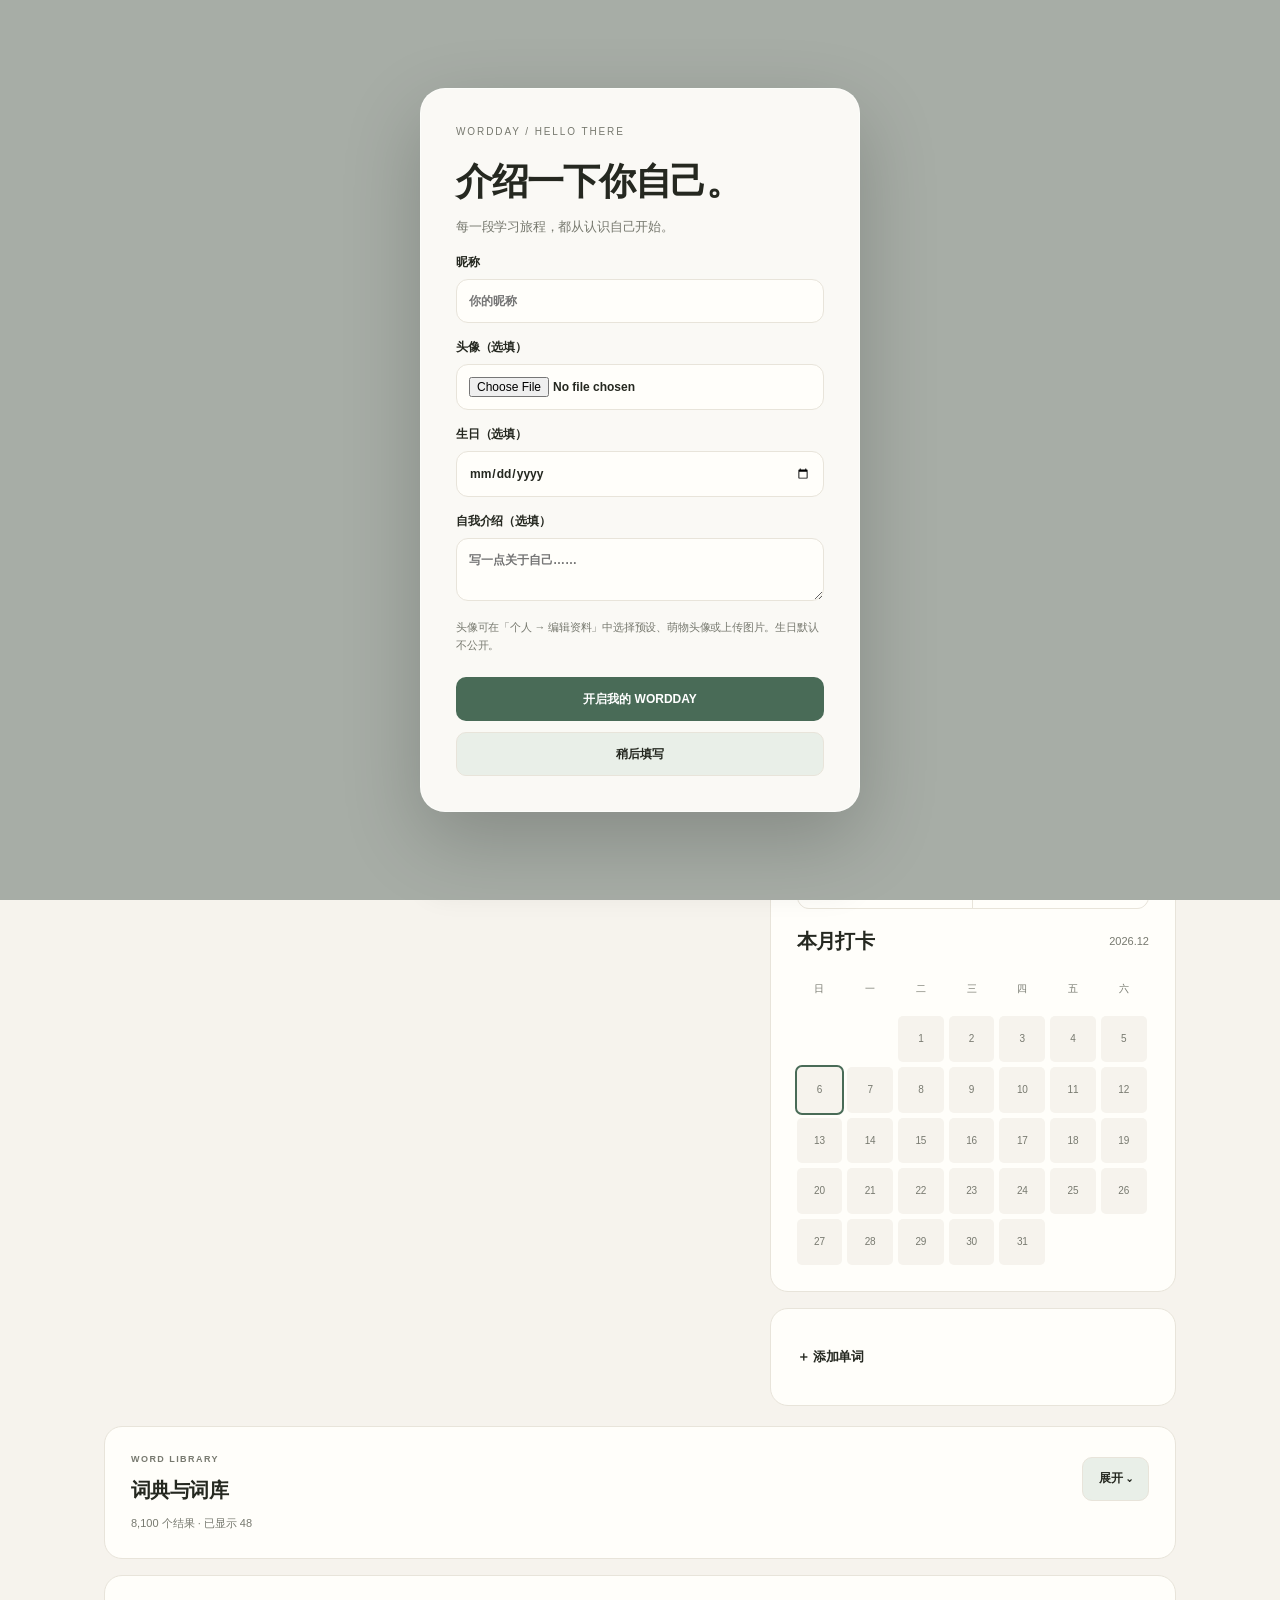
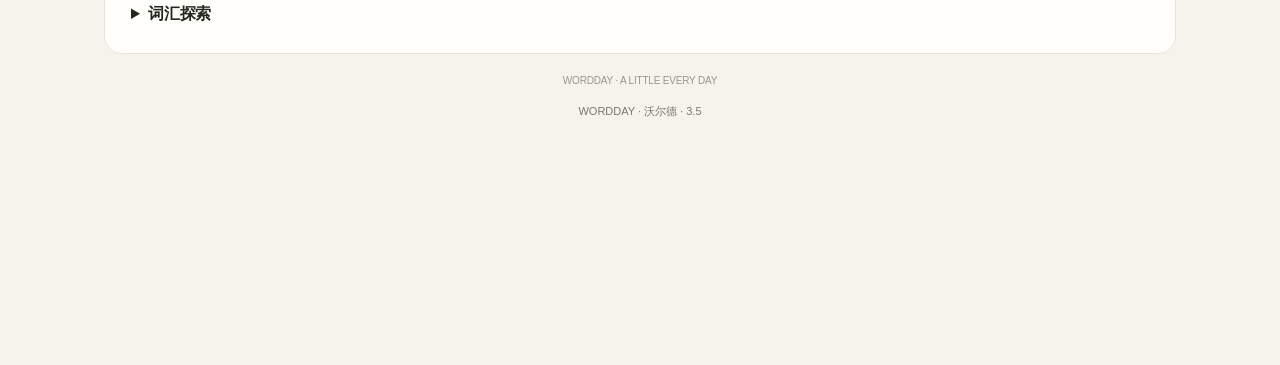
==== commit cdcb42ab: "Add files via upload" ====
--- a/index.html
+++ b/index.html
@@ -221,7 +221,7 @@
 <link rel="stylesheet" href="victory285.css">
 <link rel="stylesheet" href="advanced285fix.css">
 <link rel="stylesheet" href="wordday29.css"><link rel="stylesheet" href="luminous297.css"><link rel="stylesheet" href="expressions.css"><link rel="stylesheet" href="expression-studio.css"><link rel="stylesheet" href="refine321.css">
-<link rel="stylesheet" href="legend33.css"><link rel="stylesheet" href="online33.css"><link rel="stylesheet" href="patch331fix.css"><link rel="stylesheet" href="design34.css">
+<link rel="stylesheet" href="legend33.css"><link rel="stylesheet" href="online33.css"><link rel="stylesheet" href="patch331fix.css"><link rel="stylesheet" href="design34.css"><link rel="stylesheet" href="update35.css">
 </head><body><div class="wrap">
 <header class="top"><div class="brand">WORD<span>DAY</span> <small style="font-size:10px;color:var(--muted);font-weight:600">沃尔德 · THE DAILY PRACTICE</small></div><div class="date" id="today"></div></header>
 <section class="hero"><div><div class="eyebrow">A LITTLE EVERY DAY</div><h1>每日练习</h1><p>今日学习</p></div><div class="hero-stat"><strong id="streak">0</strong><span>连续打卡 · 天</span></div></section>
@@ -513,7 +513,7 @@
 }
 document.addEventListener('click',e=>{let b=e.target.closest('[data-action]');if(!b)return;let a=b.dataset.action,w=b.dataset.word;if(a==='fav')toggleFavorite(w);if(a==='speak')speak(w);if(a==='known')markKnown(w);if(a==='unknown')markUnknown(w);if(a==='review-ok'){let r=state.reviews[w]||{level:0};r.level=Math.min(4,(r.level||0)+1);r.due=dayAdd([1,3,7,14,30][Math.max(0,r.level-1)]||30);state.reviews[w]=r;state.mistakes=state.mistakes.filter(x=>x!==w);save();renderLists();toast('已完成本次复习')};if(a==='unfav'){state.favorites=state.favorites.filter(x=>x!==w);save();renderLists()};if(a==='clear-mistake'){state.mistakes=state.mistakes.filter(x=>x!==w);save();renderLists()};if(a==='quiz-answer')answerDailyQuiz(b,b.dataset.answer);if(a==='detail')showDetail(w)});
 document.querySelectorAll('.nav [data-tab]').forEach(b=>b.addEventListener('click',()=>switchTab(b.dataset.tab)));$('today').textContent=new Date().toLocaleDateString('zh-CN',{year:'numeric',month:'long',day:'numeric',weekday:'long'});$('level').addEventListener('change',()=>{shuffleNonce=0;renderWords()});$('shuffle').addEventListener('click',shuffleDaily);document.querySelectorAll('[data-mode]').forEach(b=>b.addEventListener('click',()=>startMode(b.dataset.mode)));$('closeDetail').addEventListener('click',closeDetail);$('detailModal').addEventListener('click',e=>{if(e.target.id==='detailModal')closeDetail()});$('dailyTarget').value=state.dailyTargets?.[today]||8;$('applyTarget').addEventListener('click',()=>{let n=Math.max(1,Math.min(100,Number($('dailyTarget').value)||8));state.dailyTargets=state.dailyTargets||{};let old=getDaily().map(w=>w[0]),done=state.daily[today]||[],filter=$('level').value;state.dailyTargets[today]=n;let names=old.slice(0,Math.max(0,n-done.length));if(n>done.length+names.length)names.push(...pickDaily(filter,n-done.length-names.length,names));state.dailySets[today]=state.dailySets[today]||{};state.dailySets[today][filter]=names;save();renderWords();toast('今日目标已调整，原有学习记录已保留')});$('quizNext').addEventListener('click',nextDailyQuiz);$('addWord').addEventListener('click',()=>{let w=$('newWord').value.trim().toLowerCase(),m=$('newMeaning').value.trim(),p=$('newPos').value.trim();if(!w||!m){alert('请填写英文单词和中文释义');return}if(allWords().some(x=>x[0].toLowerCase()===w)){alert('这个单词已经在词库中');return}state.custom.push([w,'/ 自定义 /',m,'Create your own example sentence with this word.','自定义',p||'词性待补充']);save();$('newWord').value='';$('newMeaning').value='';$('newPos').value='';renderWords();toast('添加成功')});
-$('exportData').addEventListener('click',()=>{let blob=new Blob([JSON.stringify({app:'WORDDAY',version:"3.4",exportedAt:new Date().toISOString(),state,expressions:window.WDExpressions?.snapshot()},null,2)],{type:'application/json'});let a=document.createElement('a');a.href=URL.createObjectURL(blob);a.download='WORDDAY学习记录备份.json';a.click();URL.revokeObjectURL(a.href)});$('importBtn').addEventListener('click',()=>$('importFile').click());$('importFile').addEventListener('change',async e=>{let f=e.target.files[0];if(!f)return;try{let data=JSON.parse(await f.text());let incoming=data.state||data;if(!confirm('导入会合并备份中的记录，不会覆盖现有打卡日期。是否继续？'))return;state={...state,...incoming,known:[...new Set([...(state.known||[]),...(incoming.known||[])])],days:[...new Set([...(state.days||[]),...(incoming.days||[])])],favorites:[...new Set([...(state.favorites||[]),...(incoming.favorites||[])])],mistakes:[...new Set([...(state.mistakes||[]),...(incoming.mistakes||[])])],custom:[...(state.custom||[]),...(incoming.custom||[]).filter(w=>!state.custom.some(x=>x[0]===w[0]))],daily:{...(incoming.daily||{}),...(state.daily||{})},reviews:{...(incoming.reviews||{}),...(state.reviews||{})},studyLog:{...(incoming.studyLog||{}),...(state.studyLog||{})},dailySets:{...(incoming.dailySets||{}),...(state.dailySets||{})},quizHistory:[...(state.quizHistory||[]),...(incoming.quizHistory||[])]};save();window.WDExpressions?.importBackup(data.expressions);renderWords();renderLists();toast('备份导入完成')}catch(err){alert('文件格式不正确，无法导入')}e.target.value=''});
+$('exportData').addEventListener('click',()=>{let blob=new Blob([JSON.stringify({app:'WORDDAY',version:"3.5",exportedAt:new Date().toISOString(),state,expressions:window.WDExpressions?.snapshot()},null,2)],{type:'application/json'});let a=document.createElement('a');a.href=URL.createObjectURL(blob);a.download='WORDDAY学习记录备份.json';a.click();URL.revokeObjectURL(a.href)});$('importBtn').addEventListener('click',()=>$('importFile').click());$('importFile').addEventListener('change',async e=>{let f=e.target.files[0];if(!f)return;try{let data=JSON.parse(await f.text());let incoming=data.state||data;if(!confirm('导入会合并备份中的记录，不会覆盖现有打卡日期。是否继续？'))return;state={...state,...incoming,known:[...new Set([...(state.known||[]),...(incoming.known||[])])],days:[...new Set([...(state.days||[]),...(incoming.days||[])])],favorites:[...new Set([...(state.favorites||[]),...(incoming.favorites||[])])],mistakes:[...new Set([...(state.mistakes||[]),...(incoming.mistakes||[])])],custom:[...(state.custom||[]),...(incoming.custom||[]).filter(w=>!state.custom.some(x=>x[0]===w[0]))],daily:{...(incoming.daily||{}),...(state.daily||{})},reviews:{...(incoming.reviews||{}),...(state.reviews||{})},studyLog:{...(incoming.studyLog||{}),...(state.studyLog||{})},dailySets:{...(incoming.dailySets||{}),...(state.dailySets||{})},quizHistory:[...(state.quizHistory||[]),...(incoming.quizHistory||[])]};save();window.WDExpressions?.importBackup(data.expressions);renderWords();renderLists();toast('备份导入完成')}catch(err){alert('文件格式不正确，无法导入')}e.target.value=''});
 
 const badgeDefs=[{id:'seed',name:'初学者',desc:'累计掌握 100 个单词',tier:0,shape:'triangle',color:'#A96645',icon:'✦',ok:()=>state.known.length>=100},{id:'streak',name:'坚持者',desc:'连续学习 7 天',tier:0,shape:'triangle',color:'#A96645',icon:'7',ok:()=>currentStreak()>=7},{id:'silver',name:'稳定积累',desc:'累计掌握 300 个单词',tier:1,shape:'diamond',color:'#858B91',icon:'▦',ok:()=>state.known.length>=300},{id:'accuracy',name:'精准答题',desc:'累计测试正确率达到 90%',tier:1,shape:'diamond',color:'#858B91',icon:'◎',ok:()=>state.quizTotal>=20&&state.quizCorrect/state.quizTotal>=.9},{id:'gold',name:'词汇达人',desc:'累计掌握 1000 个单词',tier:2,shape:'pentagon',color:'#D4A72C',icon:'★',ok:()=>state.known.length>=1000},{id:'diamond',name:'知识大师',desc:'累计掌握 3000 个单词',tier:3,shape:'hex',color:'#7566B9',icon:'✧',ok:()=>state.known.length>=3000}];
 function currentStreak(){let n=0,d=new Date();while(true){let k=d.toISOString().slice(0,10);if((state.days||[]).includes(k)){n++;d.setDate(d.getDate()-1)}else break}return n}
@@ -537,12 +537,12 @@
  navigator.serviceWorker.addEventListener('controllerchange',()=>{
   if(!hadController||refreshing)return;
   refreshing=true;
-  const busy=()=>document.querySelector('#wildOverlay.show,.wd26-intro');
+  const busy=()=>document.querySelector('#wildOverlay.show,.wd26-intro,dialog[open]');
   if(!busy()){location.reload();return}
   const observer=new MutationObserver(()=>{
    if(!busy()){observer.disconnect();location.reload()}
   });
-  observer.observe(document.body,{subtree:true,childList:true,attributes:true,attributeFilter:['class']});
+  observer.observe(document.body,{subtree:true,childList:true,attributes:true,attributeFilter:['class','open','style']});
  });
  window.addEventListener('load',async()=>{
   try{const reg=await navigator.serviceWorker.register('./service-worker.js',{updateViaCache:'none'});await reg.update()}
@@ -927,14 +927,14 @@
 playFeedback=function(kind){if(state.theme!=='midnight')return wd24OldAudio(kind);if(!state.audioEnabled)return;try{const AC=window.AudioContext||window.webkitAudioContext;if(!AC)return;soundContext=soundContext||new AC();if(soundContext.state==='suspended')soundContext.resume();const vol=Math.max(0,Math.min(1,Number(state.audioVolume??35)/100));const patterns={tap:[392],known:[392,494],correct:[440,554],wrong:[311],combo:[392,494,587,784],achievement:[349,440,523,698],finish:[392,494,587]};const notes=patterns[kind]||patterns.tap;notes.forEach((hz,i)=>{const t=soundContext.currentTime+i*.09;for(const [type,mult,amp] of [['sine',1,.07],['triangle',2,.012]]){let osc=soundContext.createOscillator(),gain=soundContext.createGain();osc.type=type;osc.frequency.setValueAtTime(hz*mult,t);gain.gain.setValueAtTime(.0001,t);gain.gain.exponentialRampToValueAtTime(Math.max(.0001,amp*vol),t+.023);gain.gain.exponentialRampToValueAtTime(.0001,t+.33);osc.connect(gain).connect(soundContext.destination);osc.start(t);osc.stop(t+.35)}})}catch(err){console.warn(err)}};
 const wd24OldTheme=setTheme;setTheme=function(t){wd24OldTheme(t);renderHeatmap();wd24Style()};renderHeatmap();
 // A version label useful for verifying PWA cache refresh.
-const wd24Version=make('div','wd24Version');wd24Version.className='smallnote';wd24Version.style.cssText='text-align:center;padding:12px';wd24Version.textContent='WORDDAY · 沃尔德 · 3.4';document.querySelector('.foot')?.appendChild(wd24Version);
+const wd24Version=make('div','wd24Version');wd24Version.className='smallnote';wd24Version.style.cssText='text-align:center;padding:12px';wd24Version.textContent='WORDDAY · 沃尔德 · 3.5';document.querySelector('.foot')?.appendChild(wd24Version);
 
 // Initial render after enhancement.
 renderAchievements();renderResume();
 })();
 
 </script><script src="wildwords331fix.js"></script><script src="wordday26.js"></script><script src="wordday27.js"></script><script src="wordday271.js"></script><script src="card-feedback28.js"></script><script src="battle-rules283.js"></script>
-<script src="battle-engine.js"></script><script src="victory285.js"></script><script src="reveal331.js"></script><script src="battle-ui34.js"></script><script src="wordday28.js"></script><script src="review28.js"></script><script src="figures281.js"></script><script src="expression-data.js"></script><script src="expression-extra.js"></script><script src="expression-studio-data.js"></script><script src="expression-studio.js"></script><script src="expressions.js"></script><script src="legend33.js"></script><script src="online-config.js"></script><script src="dom34.js"></script><script src="realtime34.js"></script><script src="online34.js"></script><script src="battle-input34.js"></script>
+<script src="battle-engine.js"></script><script src="victory285.js"></script><script src="reveal331.js"></script><script src="battle-ui34.js"></script><script src="card35.js"></script><script src="result35.js"></script><script src="wordday28.js"></script><script src="review28.js"></script><script src="figures281.js"></script><script src="expression-data.js"></script><script src="expression-extra.js"></script><script src="expression-studio-data.js"></script><script src="expression-studio.js"></script><script src="expressions.js"></script><script src="legend33.js"></script><script src="online-config.js"></script><script src="dom34.js"></script><script src="realtime34.js"></script><script src="online34.js"></script><script src="battle-input34.js"></script>
 <script src="album331.js"></script>
-<script src="friends34.js"></script><script src="arena34.js"></script><script src="profile34.js"></script><script>document.getElementById("wd24Version").textContent="WORDDAY · 沃尔德 · 3.4";</script>
+<script src="friends34.js"></script><script src="arena34.js"></script><script src="profile34.js"></script><script src="gift35.js"></script><script>document.getElementById("wd24Version").textContent="WORDDAY · 沃尔德 · 3.5";</script>
 </body></html>
--- a/update35.css
+++ b/update35.css
@@ -0,0 +1,18 @@
+/* WORDDAY 3.5 — scoped presentation, original themes and card borders retained. */
+body.card35-no-cn .wild-card .wild-cn,body.card35-no-cn .battle34-card .wild-cn{display:none!important}
+.battle34-card.enemy35 .wild-emoji,.battle34-card.enemy35 .wild-cn,.online-enemy .wild-emoji,.online-enemy .wild-cn{display:none!important}
+/* Keep the space occupied by the animal on English-only opponent cards. */
+.battle34-card.enemy35>.wild-card{justify-content:space-between!important}.battle34-card.enemy35 .wild-en{margin-block:16%}
+#wd26Birthday,#wd26IntroBirth{box-sizing:border-box!important;min-width:0!important;max-width:100%!important;display:block;width:100%!important;padding:12px!important;appearance:none;-webkit-appearance:none}#wd26Birthday::-webkit-date-and-time-value{text-align:left;min-width:0}#profileModal .modal-card,#profileModal .field{box-sizing:border-box;min-width:0;max-width:100%}
+.wild-three{align-items:start!important}.wild-three>.wild-back{height:auto!important;min-height:0!important;aspect-ratio:3/4!important;box-sizing:border-box!important;width:100%;padding:8% 2%!important;gap:8px!important}.wild-three>.wild-card{height:auto!important;min-height:0!important;aspect-ratio:3/4!important;box-sizing:border-box!important}.wild-three .wild-emoji{font-size:clamp(24px,9vw,52px)!important}.wild-three .wild-en{font-size:clamp(10px,3vw,18px)!important}
+/* Theme-specific particle layers: transforms and opacity, no per-particle blur filters. */
+.fx35{position:absolute;inset:0;overflow:hidden;border-radius:inherit;pointer-events:none;z-index:0}.particle35{position:absolute;width:var(--s);height:var(--s);border-radius:50%;background:var(--p,#45ba94);opacity:0;animation:drift35 var(--d) ease-in-out infinite;animation-delay:var(--delay);box-shadow:0 0 4px var(--p,#45ba94)}.particle35.star35{border-radius:0;clip-path:polygon(50% 0,62% 38%,100% 50%,62% 62%,50% 100%,38% 62%,0 50%,38% 38%);width:calc(var(--s)*1.8);height:calc(var(--s)*1.8)}[data-luminous=Phoenix] .particle35{--p:#ee9656;border-radius:65% 20% 65% 40%;animation-name:ember35}[data-luminous=Unicorn] .particle35{--p:#b28bd6;animation-name:pearl35}.moon35{position:absolute;width:58%;height:43%;left:21%;top:17%;border:1px solid #b894d580;border-radius:50%;box-shadow:inset 0 0 18px #d5b8ef22,0 0 14px #d5b8ef33;animation:moon35 5s ease-in-out infinite}.moon35:before,.moon35:after{content:'';position:absolute;top:10%;left:15%;width:4px;height:4px;border-radius:50%;background:#fff4ff;box-shadow:0 0 7px #c796e7}.moon35:after{top:90%;left:80%;width:3px;height:3px}.horn35{position:absolute;top:28%;left:38%;width:5%;aspect-ratio:1;border-radius:50%;background:#f7e9ff88;box-shadow:0 0 11px #ddb4ff;animation:moon35 4s ease-in-out infinite}.trace35{position:absolute;inset:0;width:100%;height:100%;fill:none;stroke:#ffffffcc;stroke-width:.75;stroke-dasharray:3 48;animation:traceMove35 7s linear infinite}.advanced .luminous-fx.aurora path{filter:none;stroke-width:4;opacity:.7;animation:none}.advanced .luminous-fx.flames{opacity:.8}
+/* Battle FX budget: keep motion; reduce particles / stacked filters / highlight sweeps. */
+.battle34-card .particle35:nth-child(n+13),.battle34-card .legend-particles i:nth-child(n+13),.battle34-card .wild-rarity-sparks i:nth-child(n+9){display:none!important}.b28-opcard .particle35:nth-child(n+7),.online-enemy .particle35:nth-child(n+7),.is-compact .particle35:nth-child(n+7){display:none!important}.battle34-card .particle35,.battle34-card .legend-particles i{filter:none!important;box-shadow:none!important}.battle34-card .wild-card:after{display:none!important}.battle34-card .trace35{display:none}.battle34-card .moon35{box-shadow:none}.battle34-card .luminous-fx path,.battle34-card .legend-art,.battle34-card .wild-emoji{filter:none!important}.battle34-card .wild-card.advanced{box-shadow:0 0 5px var(--halo,var(--rare)),0 0 10px color-mix(in srgb,var(--halo,var(--rare)) 30%,transparent)!important}.battle34-card .wild-card[data-luminous]{animation-duration:7s!important}.battle34-card .legend-card{animation-duration:8s!important}.battle34-card .luminous-fx.lightning .dragon-strike{animation:dragon-breathe35 6s ease-in-out infinite!important}.battle34-card .luminous-fx.lightning .dragon-bloom{filter:none!important}
+.card35-clue{font-size:12px;line-height:1.8;padding:14px;border-left:2px solid var(--green);color:var(--muted);margin:18px 0}.gift35-dot{position:absolute;top:5px;right:7px;min-width:7px;height:7px;border-radius:10px;background:#e17b70;box-shadow:0 0 0 2px var(--paper);pointer-events:none}button:has(>.gift35-dot){position:relative}[data-online=gifts]>.gift35-dot{height:18px;min-width:18px;font:11px/18px sans-serif;color:white;top:-4px;right:-4px;text-align:center}#giftInbox35{scroll-margin-top:18px}
+/* A compact shared result sheet, one score and one action row. */
+#wd28Dialog.result35>.b28-head>button{display:none}#wd28Dialog.result35>.b28-head{margin-bottom:12px}.result35-sheet{width:100%;max-width:560px;margin:0 auto;color:var(--ink);text-align:left}.result35-eyebrow{display:flex;justify-content:space-between;gap:12px;padding:8px 0 16px;border-bottom:1px solid var(--line);font-size:12px;color:var(--muted)}.result35-eyebrow span{font-size:9px;letter-spacing:.15em}.result35-hero{position:relative;padding:22px 0 16px;text-align:center}.result35-emblem{display:block;font:46px Georgia,serif;line-height:1;color:var(--green);margin-bottom:10px}.result35-hero>small{font-size:10px;letter-spacing:.24em;color:var(--muted)}.result35-sheet .result35-hero h3{font-size:clamp(30px,8vw,48px);line-height:1.2;margin:8px 0 18px;color:var(--green);font-weight:650}.result35-sheet.loss .result35-hero h3{color:var(--ink)}.result35-sheet.win .result35-emblem{animation:result35-glint 3s ease-in-out infinite}.result35-score{display:grid;grid-template-columns:minmax(0,1fr) 20px minmax(0,1fr);align-items:center;max-width:330px;margin:auto}.result35-score span{font-size:12px;color:var(--muted);display:block;overflow-wrap:anywhere}.result35-score b{display:block;font:64px/1.15 Georgia,serif;margin-top:8px;font-variant-numeric:tabular-nums}.result35-score i{font:26px Georgia,serif;color:var(--muted)}.result35-hero p{margin:10px 0 0!important;font-size:11px;color:var(--muted)}.result35-sheet .victory285{margin:0 0 12px!important;max-width:none;padding:14px 16px;background:color-mix(in srgb,var(--paper) 88%,transparent);border:1px solid var(--line);border-radius:18px}.result35-progress{border:1px solid var(--line);border-radius:18px;padding:18px;background:color-mix(in srgb,var(--green) 5%,var(--paper));margin:0 0 12px}.result35-progress>div:first-child{display:flex;justify-content:space-between;align-items:center;font-size:13px}.result35-progress span{font:20px Georgia,serif;color:var(--green)}.result35-steps{display:flex;gap:6px;margin-top:14px}.result35-steps i{height:6px;flex:1;border-radius:3px;background:var(--line)}.result35-steps i.on{background:var(--green)}.result35-sheet .a-log{padding:14px 0;margin:0;font-size:12px;border:0;border-top:1px solid var(--line)}.result35-sheet .a-log p{line-height:1.8;color:var(--muted)}.result35-actions{display:grid;grid-template-columns:1.2fr 1fr;gap:12px;padding-top:10px;padding-bottom:env(safe-area-inset-bottom,0px)}.result35-actions>button{width:100%;min-height:52px;margin:0!important;font-size:15px;padding:12px 8px}.result35-note{font-size:12px;color:var(--muted);text-align:center}#online33:has(.result35-sheet) .online-head{padding-bottom:4px}#online33:has(.result35-sheet) .online-head button{display:none}
+@keyframes drift35{0%,100%{opacity:0;transform:translate(0,5px)}35%,65%{opacity:.72}80%{transform:translate(3px,-9px)}}@keyframes ember35{0%{opacity:0;transform:translate(0,18px) scale(.7)}30%{opacity:.85}100%{opacity:0;transform:translate(7px,-38px) scale(.3)}}@keyframes pearl35{0%,100%{opacity:.08;transform:translateY(3px)}50%{opacity:.75;transform:translateY(-4px)}}@keyframes moon35{50%{opacity:.65;transform:scale(.97)}}@keyframes traceMove35{to{stroke-dashoffset:-102}}@keyframes dragon-breathe35{50%{opacity:.7}}@keyframes result35-glint{50%{opacity:.65;transform:scale(.95)}}
+@media(prefers-reduced-motion:reduce){.fx35 *,.result35-emblem{animation:none!important}.particle35{opacity:.5}}.wd26-reduced .fx35 *,.wd26-reduced .result35-emblem{animation:none!important}.wd26-reduced .particle35{opacity:.5}
+
+#wd28Dialog .result35-sheet .result35-hero h3,#online33 .result35-sheet .result35-hero h3{font-size:clamp(30px,8vw,44px)!important;line-height:1.2;margin:8px 0 18px}.result35-sparks{position:absolute;inset:0;pointer-events:none}.result35-sparks i{position:absolute;left:var(--x);top:var(--y);width:3px;height:3px;border-radius:50%;background:var(--green);animation:pearl35 4s ease-in-out infinite;animation-delay:var(--delay);opacity:.4}@media(prefers-reduced-motion:reduce){.result35-sparks i{animation:none!important}}.wd26-reduced .result35-sparks i{animation:none!important}
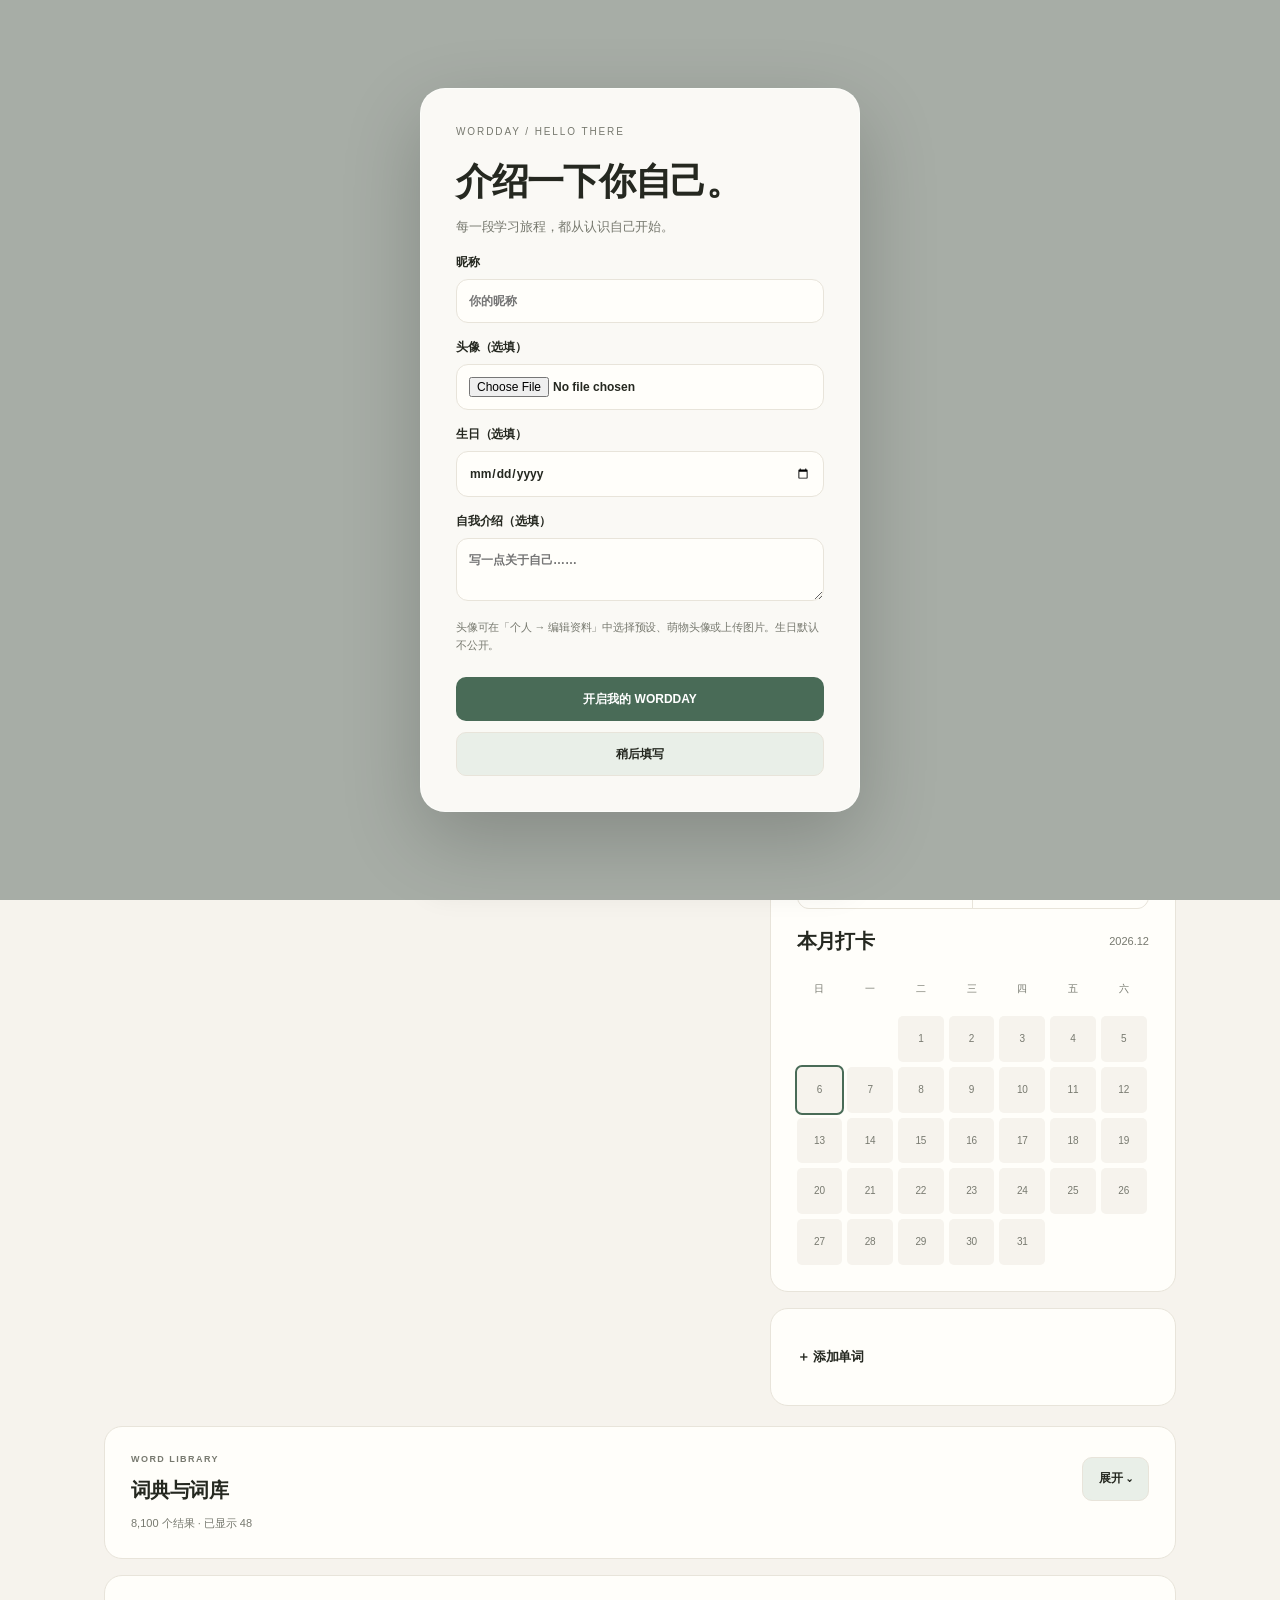
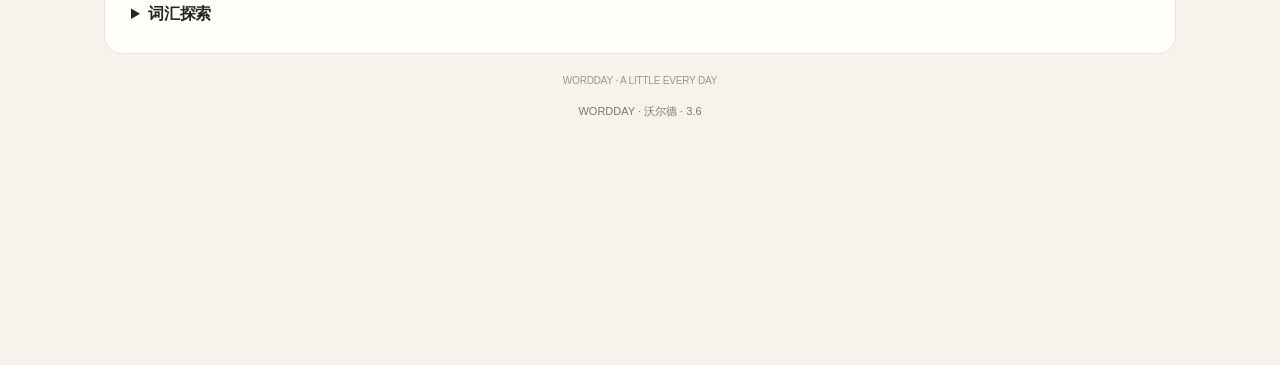
==== commit cd9b916e: "Add files via upload" ====
--- a/index.html
+++ b/index.html
@@ -927,7 +927,7 @@
 playFeedback=function(kind){if(state.theme!=='midnight')return wd24OldAudio(kind);if(!state.audioEnabled)return;try{const AC=window.AudioContext||window.webkitAudioContext;if(!AC)return;soundContext=soundContext||new AC();if(soundContext.state==='suspended')soundContext.resume();const vol=Math.max(0,Math.min(1,Number(state.audioVolume??35)/100));const patterns={tap:[392],known:[392,494],correct:[440,554],wrong:[311],combo:[392,494,587,784],achievement:[349,440,523,698],finish:[392,494,587]};const notes=patterns[kind]||patterns.tap;notes.forEach((hz,i)=>{const t=soundContext.currentTime+i*.09;for(const [type,mult,amp] of [['sine',1,.07],['triangle',2,.012]]){let osc=soundContext.createOscillator(),gain=soundContext.createGain();osc.type=type;osc.frequency.setValueAtTime(hz*mult,t);gain.gain.setValueAtTime(.0001,t);gain.gain.exponentialRampToValueAtTime(Math.max(.0001,amp*vol),t+.023);gain.gain.exponentialRampToValueAtTime(.0001,t+.33);osc.connect(gain).connect(soundContext.destination);osc.start(t);osc.stop(t+.35)}})}catch(err){console.warn(err)}};
 const wd24OldTheme=setTheme;setTheme=function(t){wd24OldTheme(t);renderHeatmap();wd24Style()};renderHeatmap();
 // A version label useful for verifying PWA cache refresh.
-const wd24Version=make('div','wd24Version');wd24Version.className='smallnote';wd24Version.style.cssText='text-align:center;padding:12px';wd24Version.textContent='WORDDAY · 沃尔德 · 3.5';document.querySelector('.foot')?.appendChild(wd24Version);
+const wd24Version=make('div','wd24Version');wd24Version.className='smallnote';wd24Version.style.cssText='text-align:center;padding:12px';wd24Version.textContent='WORDDAY · 沃尔德 · 3.6';document.querySelector('.foot')?.appendChild(wd24Version);
 
 // Initial render after enhancement.
 renderAchievements();renderResume();
@@ -936,5 +936,5 @@
 </script><script src="wildwords331fix.js"></script><script src="wordday26.js"></script><script src="wordday27.js"></script><script src="wordday271.js"></script><script src="card-feedback28.js"></script><script src="battle-rules283.js"></script>
 <script src="battle-engine.js"></script><script src="victory285.js"></script><script src="reveal331.js"></script><script src="battle-ui34.js"></script><script src="card35.js"></script><script src="result35.js"></script><script src="wordday28.js"></script><script src="review28.js"></script><script src="figures281.js"></script><script src="expression-data.js"></script><script src="expression-extra.js"></script><script src="expression-studio-data.js"></script><script src="expression-studio.js"></script><script src="expressions.js"></script><script src="legend33.js"></script><script src="online-config.js"></script><script src="dom34.js"></script><script src="realtime34.js"></script><script src="online34.js"></script><script src="battle-input34.js"></script>
 <script src="album331.js"></script>
-<script src="friends34.js"></script><script src="arena34.js"></script><script src="profile34.js"></script><script src="gift35.js"></script><script>document.getElementById("wd24Version").textContent="WORDDAY · 沃尔德 · 3.5";</script>
+<script src="friends34.js"></script><script src="arena34.js"></script><script src="profile34.js"></script><script src="gift35.js"></script><script>document.getElementById("wd24Version").textContent="WORDDAY · 沃尔德 · 3.6";</script>
 </body></html>
--- a/update35.css
+++ b/update35.css
@@ -6,7 +6,7 @@
 #wd26Birthday,#wd26IntroBirth{box-sizing:border-box!important;min-width:0!important;max-width:100%!important;display:block;width:100%!important;padding:12px!important;appearance:none;-webkit-appearance:none}#wd26Birthday::-webkit-date-and-time-value{text-align:left;min-width:0}#profileModal .modal-card,#profileModal .field{box-sizing:border-box;min-width:0;max-width:100%}
 .wild-three{align-items:start!important}.wild-three>.wild-back{height:auto!important;min-height:0!important;aspect-ratio:3/4!important;box-sizing:border-box!important;width:100%;padding:8% 2%!important;gap:8px!important}.wild-three>.wild-card{height:auto!important;min-height:0!important;aspect-ratio:3/4!important;box-sizing:border-box!important}.wild-three .wild-emoji{font-size:clamp(24px,9vw,52px)!important}.wild-three .wild-en{font-size:clamp(10px,3vw,18px)!important}
 /* Theme-specific particle layers: transforms and opacity, no per-particle blur filters. */
-.fx35{position:absolute;inset:0;overflow:hidden;border-radius:inherit;pointer-events:none;z-index:0}.particle35{position:absolute;width:var(--s);height:var(--s);border-radius:50%;background:var(--p,#45ba94);opacity:0;animation:drift35 var(--d) ease-in-out infinite;animation-delay:var(--delay);box-shadow:0 0 4px var(--p,#45ba94)}.particle35.star35{border-radius:0;clip-path:polygon(50% 0,62% 38%,100% 50%,62% 62%,50% 100%,38% 62%,0 50%,38% 38%);width:calc(var(--s)*1.8);height:calc(var(--s)*1.8)}[data-luminous=Phoenix] .particle35{--p:#ee9656;border-radius:65% 20% 65% 40%;animation-name:ember35}[data-luminous=Unicorn] .particle35{--p:#b28bd6;animation-name:pearl35}.moon35{position:absolute;width:58%;height:43%;left:21%;top:17%;border:1px solid #b894d580;border-radius:50%;box-shadow:inset 0 0 18px #d5b8ef22,0 0 14px #d5b8ef33;animation:moon35 5s ease-in-out infinite}.moon35:before,.moon35:after{content:'';position:absolute;top:10%;left:15%;width:4px;height:4px;border-radius:50%;background:#fff4ff;box-shadow:0 0 7px #c796e7}.moon35:after{top:90%;left:80%;width:3px;height:3px}.horn35{position:absolute;top:28%;left:38%;width:5%;aspect-ratio:1;border-radius:50%;background:#f7e9ff88;box-shadow:0 0 11px #ddb4ff;animation:moon35 4s ease-in-out infinite}.trace35{position:absolute;inset:0;width:100%;height:100%;fill:none;stroke:#ffffffcc;stroke-width:.75;stroke-dasharray:3 48;animation:traceMove35 7s linear infinite}.advanced .luminous-fx.aurora path{filter:none;stroke-width:4;opacity:.7;animation:none}.advanced .luminous-fx.flames{opacity:.8}
+.fx35{position:absolute;inset:0;overflow:hidden;border-radius:inherit;pointer-events:none;z-index:0}.particle35{position:absolute;width:var(--s);height:var(--s);border-radius:50%;background:var(--p,#45ba94);opacity:0;animation:drift35 var(--d) ease-in-out infinite;animation-delay:var(--delay);box-shadow:0 0 4px var(--p,#45ba94)}.particle35.star35{border-radius:0;clip-path:polygon(50% 0,62% 38%,100% 50%,62% 62%,50% 100%,38% 62%,0 50%,38% 38%);width:calc(var(--s)*1.8);height:calc(var(--s)*1.8)}[data-luminous=Phoenix] .particle35{--p:#ee9656;border-radius:65% 20% 65% 40%;animation-name:ember35}[data-luminous=Unicorn] .particle35{--p:#b28bd6;animation-name:pearl35}.moon35{position:absolute;width:58%;height:43%;left:21%;top:17%;border:1px solid #b894d580;border-radius:50%;box-shadow:inset 0 0 18px #d5b8ef22,0 0 14px #d5b8ef33;animation:moon35 5s ease-in-out infinite}.moon35:before,.moon35:after{content:'';position:absolute;top:10%;left:15%;width:4px;height:4px;border-radius:50%;background:#fff4ff;box-shadow:0 0 7px #c796e7}.moon35:after{top:90%;left:80%;width:3px;height:3px}.horn35{position:absolute;top:28%;left:38%;width:5%;aspect-ratio:1;border-radius:50%;background:#f7e9ff88;box-shadow:0 0 11px #ddb4ff;animation:moon35 4s ease-in-out infinite}.trace35{position:absolute;inset:0;width:100%;height:100%;fill:none;stroke:#ffffffcc;stroke-width:.75;stroke-dasharray:3 48;animation:traceMove35 7s linear infinite}.advanced .luminous-fx.aurora path{filter:none;stroke-width:4;opacity:.7;animation:halo 4.5s ease-in-out infinite alternate;transform-origin:center}.advanced .luminous-fx.flames{opacity:.8}
 /* Battle FX budget: keep motion; reduce particles / stacked filters / highlight sweeps. */
 .battle34-card .particle35:nth-child(n+13),.battle34-card .legend-particles i:nth-child(n+13),.battle34-card .wild-rarity-sparks i:nth-child(n+9){display:none!important}.b28-opcard .particle35:nth-child(n+7),.online-enemy .particle35:nth-child(n+7),.is-compact .particle35:nth-child(n+7){display:none!important}.battle34-card .particle35,.battle34-card .legend-particles i{filter:none!important;box-shadow:none!important}.battle34-card .wild-card:after{display:none!important}.battle34-card .trace35{display:none}.battle34-card .moon35{box-shadow:none}.battle34-card .luminous-fx path,.battle34-card .legend-art,.battle34-card .wild-emoji{filter:none!important}.battle34-card .wild-card.advanced{box-shadow:0 0 5px var(--halo,var(--rare)),0 0 10px color-mix(in srgb,var(--halo,var(--rare)) 30%,transparent)!important}.battle34-card .wild-card[data-luminous]{animation-duration:7s!important}.battle34-card .legend-card{animation-duration:8s!important}.battle34-card .luminous-fx.lightning .dragon-strike{animation:dragon-breathe35 6s ease-in-out infinite!important}.battle34-card .luminous-fx.lightning .dragon-bloom{filter:none!important}
 .card35-clue{font-size:12px;line-height:1.8;padding:14px;border-left:2px solid var(--green);color:var(--muted);margin:18px 0}.gift35-dot{position:absolute;top:5px;right:7px;min-width:7px;height:7px;border-radius:10px;background:#e17b70;box-shadow:0 0 0 2px var(--paper);pointer-events:none}button:has(>.gift35-dot){position:relative}[data-online=gifts]>.gift35-dot{height:18px;min-width:18px;font:11px/18px sans-serif;color:white;top:-4px;right:-4px;text-align:center}#giftInbox35{scroll-margin-top:18px}
@@ -16,3 +16,36 @@
 @media(prefers-reduced-motion:reduce){.fx35 *,.result35-emblem{animation:none!important}.particle35{opacity:.5}}.wd26-reduced .fx35 *,.wd26-reduced .result35-emblem{animation:none!important}.wd26-reduced .particle35{opacity:.5}
 
 #wd28Dialog .result35-sheet .result35-hero h3,#online33 .result35-sheet .result35-hero h3{font-size:clamp(30px,8vw,44px)!important;line-height:1.2;margin:8px 0 18px}.result35-sparks{position:absolute;inset:0;pointer-events:none}.result35-sparks i{position:absolute;left:var(--x);top:var(--y);width:3px;height:3px;border-radius:50%;background:var(--green);animation:pearl35 4s ease-in-out infinite;animation-delay:var(--delay);opacity:.4}@media(prefers-reduced-motion:reduce){.result35-sparks i{animation:none!important}}.wd26-reduced .result35-sparks i{animation:none!important}
+
+/* Flow restoration: the original two aurora paths keep their staggered halo motion. */
+.advanced .luminous-fx.aurora path:nth-child(2){animation-delay:-2s}
+[data-luminous=Dragon] .particle35{--p:#38bc99}
+[data-luminous=Dragon] .particle35:nth-child(3n){--p:#a2e5d4}
+[data-luminous=Dragon] .particle35.wisp35{width:2px;height:8px;border-radius:90% 30%;animation-name:wisp35}
+[data-luminous=Phoenix] .particle35:nth-child(3n){--p:#ffc57e}
+[data-luminous=Phoenix] .particle35.cinder35{width:2px;height:7px;border-radius:80% 20% 70% 30%;animation-name:cinder35}
+@keyframes wisp35{0%{opacity:0;transform:translate(-3px,12px) rotate(24deg) scaleY(.6)}35%{opacity:.72}75%{opacity:.4;transform:translate(3px,-9px) rotate(12deg) scaleY(1.1)}100%{opacity:0;transform:translate(6px,-18px) rotate(5deg) scaleY(.4)}}
+@keyframes cinder35{0%{opacity:0;transform:translate(-4px,15px) rotate(-18deg) scale(.65)}25%{opacity:.85}60%{opacity:.6;transform:translate(5px,-12px) rotate(12deg)}100%{opacity:0;transform:translate(-2px,-40px) rotate(-12deg) scale(.3)}}
+
+/* Arena 3.6: preserve the two-column lobby and scroll only the mode selector. */
+#arena34 .ar34-ranks{max-height:288px;max-height:min(288px,34dvh);overflow-y:auto;overscroll-behavior:contain;touch-action:pan-y;scrollbar-width:thin;padding:2px;align-content:start;grid-auto-rows:minmax(82px,auto)}
+#arena34 .ar36-description{color:var(--green);margin:12px 0;font-size:14px}
+#arena34 .ar36-exchange{display:grid;grid-template-columns:repeat(2,minmax(0,1fr));gap:14px;padding:12px 0}
+#arena34 .ar36-exchange>button{min-width:0;padding:8px;background:transparent}
+#arena34 .ar36-exchange .wild-card{width:100%;aspect-ratio:3/4;height:auto;min-height:0}
+#arena34 .ar36-replay{margin-top:4px;font-size:12px}
+#arenaEnding36{box-sizing:border-box;width:100%;max-width:none;height:100dvh;max-height:none;margin:0;border:0;border-radius:0;padding:max(32px,env(safe-area-inset-top)) 24px max(28px,env(safe-area-inset-bottom));background:#11251f;color:#edf4ed;overflow:auto;text-align:center}
+#arenaEnding36::backdrop{background:#11251f}
+.ar36-story{position:relative;z-index:1;max-width:540px;margin:max(9dvh,36px) auto 36px;line-height:1.9}
+.ar36-story p{font-size:clamp(18px,4.6vw,24px);margin:0 0 30px}
+.ar36-story p,.ar36-end,.ar36-titles{opacity:0;animation:ar36-fade 1.4s ease forwards;animation-delay:var(--delay)}
+.ar36-end{font:italic 26px Georgia,serif;margin:36px 0;color:#accbb0}
+.ar36-titles{display:flex;justify-content:center;gap:9px;flex-wrap:wrap}
+.ar36-titles span{padding:7px 12px;border:1px solid #94b59c55;border-radius:20px;font-size:13px;color:#bfd9c2}
+#arenaEnding36>button{position:relative;z-index:1;color:#d5e6d7;background:#334a3e;border:1px solid #617467;padding:12px 28px;border-radius:16px}
+.ar36-stars{position:absolute;inset:0;pointer-events:none;overflow:hidden}.ar36-stars i{position:absolute;left:var(--x);top:var(--y);width:2px;height:2px;background:#a1c2a6;border-radius:50%;opacity:.25;animation:ar36-star 4s ease-in-out infinite;animation-delay:var(--delay)}
+.ar36-revealed .ar36-story>*{animation:none;opacity:1}
+@keyframes ar36-fade{from{opacity:0;transform:translateY(8px)}to{opacity:1;transform:translateY(0)}}
+@keyframes ar36-star{50%{opacity:.65}}
+@media(prefers-reduced-motion:reduce){.ar36-story>*,.ar36-stars i{animation:none!important;opacity:1}}
+.wd26-reduced .ar36-story>*,.wd26-reduced .ar36-stars i{animation:none!important;opacity:1}
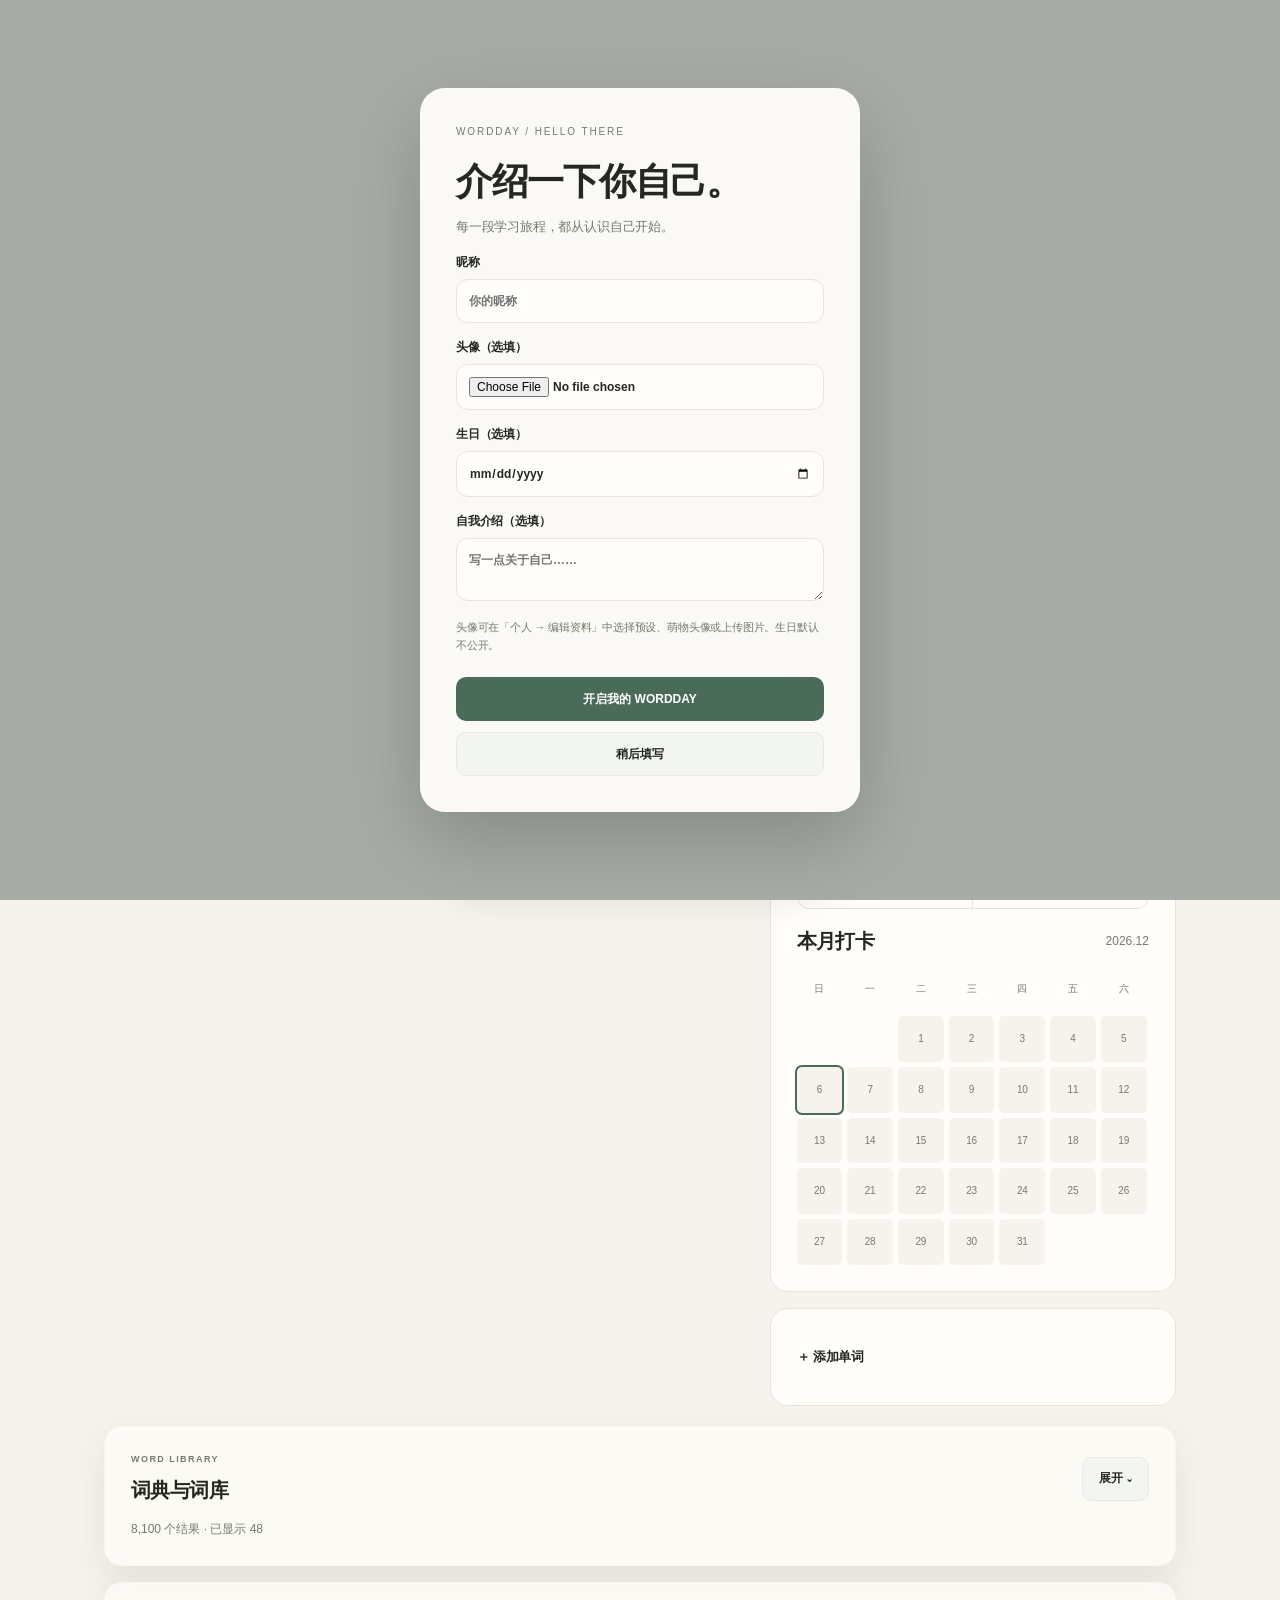
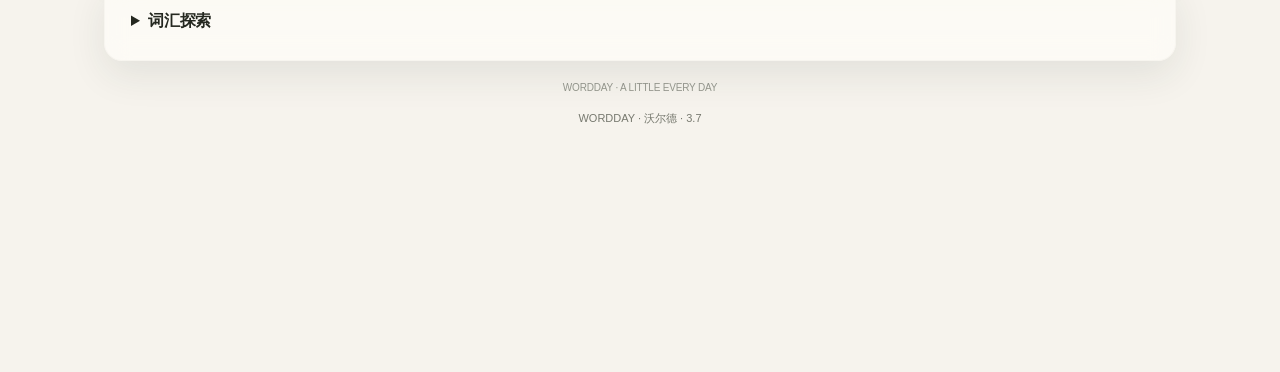
==== commit b6e1f251: "Add files via upload" ====
--- a/index.html
+++ b/index.html
@@ -2,6 +2,8 @@
 <html lang="zh-CN">
 <head>
 <meta charset="UTF-8"><meta name="viewport" content="width=device-width,initial-scale=1,viewport-fit=cover">
+<script>try{if(localStorage.getItem('wordday_language37')==='en'){document.documentElement.classList.add('lang37-pending');setTimeout(()=>document.documentElement.classList.remove('lang37-pending'),4500)}}catch{}</script>
+<style>.lang37-pending body{visibility:hidden}</style>
 <meta name="theme-color" content="#f6f3ed"><meta name="apple-mobile-web-app-capable" content="yes"><meta name="apple-mobile-web-app-status-bar-style" content="default"><meta name="apple-mobile-web-app-title" content="沃尔德">
 <link rel="manifest" href="manifest.webmanifest"><link rel="apple-touch-icon" href="icon-192.png">
 <title>WORDDAY · 沃尔德</title>
@@ -247,7 +249,7 @@
 <nav class="bottom-nav" id="floatingNav" aria-label="主栏目导航"><button id="navGrip" class="nav-grip" aria-label="折叠底部导航" title="向下拖动折叠，向上拖动展开">⌄</button><button id="navPill" class="nav-pill" aria-label="展开导航">▤ 单词 · 展开</button><button class="active" data-main-tab="learn">▤<br>单词</button><button data-main-tab="expressions">❝<br>表达</button><button data-main-tab="ideas">✧<br>妙想</button><button data-main-tab="personal">◉<br>个人</button></nav>
 <div id="profileModal" style="display:none;position:fixed;inset:0;background:#0008;z-index:60;padding:18px;overflow:auto"><div class="panel" style="max-width:420px;margin:10vh auto"><div class="panel-head"><h2>个人资料</h2><button class="secondary" id="closeProfile">关闭</button></div><label class="smallnote">昵称</label><input id="nicknameInput" class="field" maxlength="20" placeholder="输入昵称" style="width:100%;margin:7px 0 12px"><label class="smallnote">选择头像</label><div class="tools" id="avatarChoices"><button type="button" data-avatar="🌱">🌱</button><button type="button" data-avatar="🌙">🌙</button><button type="button" data-avatar="☀️">☀️</button><button type="button" data-avatar="🪐">🪐</button><button type="button" data-avatar="✦">✦</button></div><button id="saveProfile" style="width:100%;margin-top:16px">保存资料</button></div></div>
 <div class="foot">WORDDAY · A LITTLE EVERY DAY<br></div></div><div class="toast" id="toast"></div><div id="detailModal" style="display:none;position:fixed;inset:0;background:#0008;z-index:50;padding:18px;overflow:auto"><div class="panel" style="max-width:680px;margin:5vh auto"><div class="panel-head"><h2 id="detailTitle">单词详情</h2><button class="secondary" id="closeDetail">关闭</button></div><div id="detailBody"></div></div></div>
-<script src="lexicon.js"></script>
+<link rel="stylesheet" href="ui37.css"><script src="lang37.js"></script><script src="lexicon.js"></script><script>WDLocale37.prepareLexicon();</script>
 <script>
 const baseWords=[
 ["benefit","/ˈbenɪfɪt/","益处；使受益","Regular exercise has many benefits for our health.","CET-4","n. / v."],
@@ -857,13 +859,12 @@
 const contrast={affect:['effect','affect 常作动词“影响”；effect 常作名词“效果”'],effect:['affect','effect 常作名词“效果”；affect 常作动词“影响”'],adapt:['adopt','adapt 适应/改编；adopt 采用/收养'],adopt:['adapt','adopt 采用/收养；adapt 适应/改编'],economic:['economical','economic 经济的；economical 节约的'],economical:['economic','economical 节约的；economic 经济的'],principal:['principle','principal 主要的/校长；principle 原则'],principle:['principal','principle 原则；principal 主要的/校长']};
 const oldDetail=showDetail;showDetail=function(word){oldDetail(word);const x=contrast[word?.toLowerCase()];if(x){const d=e('detailBody');d.insertAdjacentHTML('beforeend',`<h3>WORD CONTRAST · 易混词</h3><p><strong>${esc(word)} / ${esc(x[0])}</strong></p><p>${esc(x[1])}</p>`)}};
 // Splash respects iOS autoplay restrictions: sound only after explicit user tap.
-const splash=make('div','wdSplash',`<section class="wd-splash-panel" role="dialog" aria-modal="true" aria-label="欢迎来到 WORDDAY"><div class="wd-splash-monogram" aria-hidden="true"><span>W<span class="wd-splash-dot">.</span></span><i>THE ART OF SMALL PROGRESS</i></div><h2 class="wd-splash-title">WORDDAY</h2><p class="wd-splash-tagline">A LITTLE EVERY DAY.</p><div class="wd-splash-line"></div><button class="wd-splash-enter" id="wdEnter">开始 <span aria-hidden="true">↗</span></button><button id="wdSkip" class="wd-splash-skip">跳过</button></section>`);document.body.appendChild(splash);
+const splash=make('div','wdSplash',`<div class="scene37" aria-hidden="true"><i class="scene37-a"></i><i class="scene37-b"></i><i class="scene37-c"></i></div><button id="wdEnter" class="splash37-enter" aria-label="Enter WORDDAY"><span class="splash37-word">WORDDAY</span><span class="splash37-hint">轻触任意位置进入</span></button><i class="splash37-ripple" aria-hidden="true"></i>`);document.body.appendChild(splash);
 if(!sessionStorage.getItem('wd24Opened')){
-  requestAnimationFrame(()=>requestAnimationFrame(()=>splash.classList.add('visible')));
-  const enter=()=>{playFeedback('finish');splash.classList.remove('visible');sessionStorage.setItem('wd24Opened','1')};
-  const skip=()=>{splash.classList.remove('visible');sessionStorage.setItem('wd24Opened','1')};
-  e('wdEnter').onclick=enter;e('wdSkip').onclick=skip;
-}
+ requestAnimationFrame(()=>requestAnimationFrame(()=>splash.classList.add('visible')));
+ let entering=false;
+ e('wdEnter').onclick=event=>{if(entering)return;entering=true;const rect=splash.getBoundingClientRect();splash.style.setProperty('--tap-x',(event.detail?event.clientX-rect.left:rect.width/2)+'px');splash.style.setProperty('--tap-y',(event.detail?event.clientY-rect.top:rect.height/2)+'px');splash.classList.add('leaving');sessionStorage.setItem('wd24Opened','1');setTimeout(()=>{splash.classList.remove('visible');splash.setAttribute('aria-hidden','true');e('wdEnter').disabled=true},500)};
+}else{splash.setAttribute('aria-hidden','true');e('wdEnter').disabled=true}
 
 // WORDDAY 2.4: incremental enhancements, preserve wordday_v1 and wd23 state.
 const wd24=state.wd24=state.wd24||{exam:'both',source:'smart',count:20,motion:65,font:'normal',badgeOpen:false,quizDates:{},lastQuizWords:{}};
@@ -927,14 +928,14 @@
 playFeedback=function(kind){if(state.theme!=='midnight')return wd24OldAudio(kind);if(!state.audioEnabled)return;try{const AC=window.AudioContext||window.webkitAudioContext;if(!AC)return;soundContext=soundContext||new AC();if(soundContext.state==='suspended')soundContext.resume();const vol=Math.max(0,Math.min(1,Number(state.audioVolume??35)/100));const patterns={tap:[392],known:[392,494],correct:[440,554],wrong:[311],combo:[392,494,587,784],achievement:[349,440,523,698],finish:[392,494,587]};const notes=patterns[kind]||patterns.tap;notes.forEach((hz,i)=>{const t=soundContext.currentTime+i*.09;for(const [type,mult,amp] of [['sine',1,.07],['triangle',2,.012]]){let osc=soundContext.createOscillator(),gain=soundContext.createGain();osc.type=type;osc.frequency.setValueAtTime(hz*mult,t);gain.gain.setValueAtTime(.0001,t);gain.gain.exponentialRampToValueAtTime(Math.max(.0001,amp*vol),t+.023);gain.gain.exponentialRampToValueAtTime(.0001,t+.33);osc.connect(gain).connect(soundContext.destination);osc.start(t);osc.stop(t+.35)}})}catch(err){console.warn(err)}};
 const wd24OldTheme=setTheme;setTheme=function(t){wd24OldTheme(t);renderHeatmap();wd24Style()};renderHeatmap();
 // A version label useful for verifying PWA cache refresh.
-const wd24Version=make('div','wd24Version');wd24Version.className='smallnote';wd24Version.style.cssText='text-align:center;padding:12px';wd24Version.textContent='WORDDAY · 沃尔德 · 3.6';document.querySelector('.foot')?.appendChild(wd24Version);
+const wd24Version=make('div','wd24Version');wd24Version.className='smallnote';wd24Version.style.cssText='text-align:center;padding:12px';wd24Version.textContent='WORDDAY · 沃尔德 · 3.7';document.querySelector('.foot')?.appendChild(wd24Version);
 
 // Initial render after enhancement.
 renderAchievements();renderResume();
 })();
 
 </script><script src="wildwords331fix.js"></script><script src="wordday26.js"></script><script src="wordday27.js"></script><script src="wordday271.js"></script><script src="card-feedback28.js"></script><script src="battle-rules283.js"></script>
-<script src="battle-engine.js"></script><script src="victory285.js"></script><script src="reveal331.js"></script><script src="battle-ui34.js"></script><script src="card35.js"></script><script src="result35.js"></script><script src="wordday28.js"></script><script src="review28.js"></script><script src="figures281.js"></script><script src="expression-data.js"></script><script src="expression-extra.js"></script><script src="expression-studio-data.js"></script><script src="expression-studio.js"></script><script src="expressions.js"></script><script src="legend33.js"></script><script src="online-config.js"></script><script src="dom34.js"></script><script src="realtime34.js"></script><script src="online34.js"></script><script src="battle-input34.js"></script>
+<script src="battle-engine.js"></script><script src="victory285.js"></script><script src="reveal331.js"></script><script src="battle-ui34.js"></script><script src="card35.js"></script><script src="result35.js"></script><script src="wordday28.js"></script><script src="review28.js"></script><script src="figures281.js"></script><script src="expression-data.js"></script><script src="expression-extra.js"></script><script src="expression-studio-data.js"></script><script src="content37.js"></script><script src="expression-studio.js"></script><script src="expressions.js"></script><script src="legend33.js"></script><script src="online-config.js"></script><script src="dom34.js"></script><script src="realtime34.js"></script><script src="online34.js"></script><script src="battle-input34.js"></script>
 <script src="album331.js"></script>
-<script src="friends34.js"></script><script src="arena34.js"></script><script src="profile34.js"></script><script src="gift35.js"></script><script>document.getElementById("wd24Version").textContent="WORDDAY · 沃尔德 · 3.6";</script>
+<script src="friends34.js"></script><script src="arena34.js"></script><script src="profile34.js"></script><script src="gift35.js"></script><script>document.getElementById("wd24Version").textContent="WORDDAY · 沃尔德 · 3.7";</script>
 </body></html>
--- a/ui37.css
+++ b/ui37.css
@@ -0,0 +1,30 @@
+/* WORDDAY 3.7: restrained glass surfaces, stable card geometry. */
+:root{--glass37:color-mix(in srgb,var(--paper) 67%,transparent);--edge37:color-mix(in srgb,var(--paper) 65%,var(--line));--glassShadow37:0 14px 38px color-mix(in srgb,var(--deep) 9%,transparent),inset 0 1px 0 #ffffff58}
+body{background:radial-gradient(ellipse at 12% 12%,color-mix(in srgb,var(--green) 8%,transparent),transparent 58%),radial-gradient(ellipse at 90% 75%,color-mix(in srgb,var(--orange) 6%,transparent),transparent 52%),var(--bg);background-attachment:fixed}
+.section>.panel,#ideas>.panel,#personal>.panel,.ex-settings,.ex-controls,.xs-glass,.ar34-plan,.result35-progress,.online-row,.wd26-setting-group{background:var(--glass37);border-color:var(--edge37);box-shadow:var(--glassShadow37);backdrop-filter:blur(12px) saturate(115%);-webkit-backdrop-filter:blur(12px) saturate(115%)}
+.study-card,.quiz-question-card,.quiz-option,.ex-card,.xs-practice{background:color-mix(in srgb,var(--paper) 94%,transparent)}
+.panel-head{gap:16px}.panel-head .sub{font-size:12px;line-height:1.6}button{transition:background .2s,color .2s,box-shadow .2s,transform .2s}button:active:not(:disabled){transform:scale(.975)}button.secondary{background:color-mix(in srgb,var(--paper) 43%,var(--pale));border-color:color-mix(in srgb,var(--line) 75%,transparent);box-shadow:inset 0 1px 0 #ffffff30}
+.field,select,input[type=search],.tools input{box-sizing:border-box;min-width:0;background:color-mix(in srgb,var(--paper) 80%,transparent);border-color:var(--line)}
+#wildOverlay .wild-dialog,#arena34,#online33,#wd28Dialog,.ex-dialog,dialog:not(#arenaEnding36){background:color-mix(in srgb,var(--paper) 91%,transparent);backdrop-filter:blur(22px) saturate(110%);-webkit-backdrop-filter:blur(22px) saturate(110%);border-color:var(--edge37);box-shadow:0 24px 80px #0002,inset 0 1px 0 #ffffff45}
+dialog::backdrop{backdrop-filter:blur(7px);-webkit-backdrop-filter:blur(7px)}
+#floatingNav.bottom-nav:not(.collapsed){isolation:isolate;display:flex;flex-wrap:nowrap;gap:0;align-items:center;padding:6px;width:min(390px,calc(100% - 28px));max-width:calc(100vw - 28px);min-height:62px;border-radius:999px;background:color-mix(in srgb,var(--paper) 60%,transparent);border:1px solid color-mix(in srgb,var(--paper) 80%,var(--line));box-shadow:0 12px 34px #00000017,inset 0 1px 0 #ffffff88;backdrop-filter:blur(24px) saturate(140%);-webkit-backdrop-filter:blur(24px) saturate(140%)}
+#floatingNav.bottom-nav:not(.collapsed) .nav-grip{width:18px;flex:0 0 18px;font-size:13px;line-height:20px;padding:0!important;opacity:.55;align-self:center}#floatingNav.bottom-nav:not(.collapsed) [data-main-tab]{position:relative;z-index:1;background:transparent!important;color:var(--muted);border:0!important;box-shadow:none!important;flex:1;min-width:0;min-height:52px;border-radius:999px;padding:5px 3px;font-size:11px;line-height:1.3}#floatingNav.bottom-nav:not(.collapsed) [data-main-tab].active{color:var(--ink)}
+.nav37-icon{display:block;width:21px;height:21px;margin:0 auto 3px}.nav37-icon svg{width:100%;height:100%;fill:none;stroke:currentColor;stroke-width:1.6;stroke-linecap:round;stroke-linejoin:round}.nav37-label{display:block;font-weight:550}.nav37-glass{position:absolute;z-index:0;pointer-events:none;left:var(--nav37-x,24px);top:6px;height:calc(100% - 12px);width:var(--nav37-w,70px);border-radius:999px;background:color-mix(in srgb,var(--paper) 78%,transparent);border:1px solid #ffffff60;box-shadow:inset 0 1px 3px #ffffff80,0 3px 12px #00000009;transition:left .36s cubic-bezier(.2,.8,.2,1),width .36s cubic-bezier(.2,.8,.2,1)}.bottom-nav.collapsed .nav37-glass{display:none}
+.wd37-lang{display:flex;align-items:center;justify-content:space-between;gap:16px}.wd37-lang select{max-width:160px;min-height:44px}.lang37-en .wild-cn{display:none!important}.lang37-en button{overflow-wrap:normal;word-break:normal}.lang37-en .ar34-ranks button{font-size:12px}.lang37-en .result35-actions button{font-size:13px}
+/* Full-screen theme scene. Only the wordmark and a quiet hint carry text. */
+#wdSplash{position:fixed;inset:0;width:100%;height:100dvh;z-index:9999;padding:0!important;border:0!important;background:var(--bg)!important;backdrop-filter:none!important;-webkit-backdrop-filter:none!important;overflow:hidden;opacity:0;visibility:hidden;transition:opacity .65s,visibility .65s}
+#wdSplash.visible{opacity:1;visibility:visible}#wdSplash::before,#wdSplash::after{display:none!important}#wdEnter.splash37-enter{position:absolute;inset:0;width:100%;height:100%;display:flex;flex-direction:column;align-items:center;justify-content:center;gap:25px;padding:0;border:0;border-radius:0;background:transparent!important;color:var(--ink);box-shadow:none!important;cursor:pointer;transform:none!important;z-index:2}
+.splash37-word{font:500 16px/1.2 -apple-system,BlinkMacSystemFont,'Helvetica Neue',sans-serif;letter-spacing:.28em;opacity:.72;padding-left:.28em;transition:opacity .6s,transform .8s}.splash37-hint{position:absolute;bottom:calc(12dvh + env(safe-area-inset-bottom));font-size:9px;letter-spacing:.14em;color:var(--muted);opacity:.52;animation:splash37-hint 5s ease-in-out infinite}
+.scene37{position:absolute;inset:-10%;pointer-events:none}.scene37 i{display:block;position:absolute;pointer-events:none}.scene37-a{width:75%;height:100%;left:-25%;top:-20%;border-radius:50%;background:linear-gradient(110deg,transparent,color-mix(in srgb,var(--green) 11%,transparent),transparent);border:1px solid color-mix(in srgb,var(--green) 10%,transparent);transform:rotate(-28deg);animation:scene37-drift 15s ease-in-out infinite alternate}.scene37-b{width:70%;height:100%;right:-18%;bottom:-30%;border-radius:50%;background:linear-gradient(70deg,transparent,color-mix(in srgb,var(--green) 8%,transparent),transparent);border:1px solid color-mix(in srgb,var(--green) 9%,transparent);transform:rotate(35deg);animation:scene37-drift 19s ease-in-out infinite alternate-reverse}.scene37-c{width:40%;height:70%;left:30%;top:15%;border-radius:50%;border:1px solid color-mix(in srgb,var(--green) 7%,transparent);background:color-mix(in srgb,var(--paper) 18%,transparent);box-shadow:inset 0 1px 0 #ffffff55;transform:rotate(25deg);animation:scene37-drift 23s ease-in-out infinite alternate}
+:root[data-theme=ocean] .scene37 i{width:130%;height:65%;left:-15%;border-radius:50%;transform:rotate(-8deg);background:linear-gradient(180deg,transparent,#7ab8d516,transparent);border-color:#5c9eb222;animation-name:scene37-wave}:root[data-theme=ocean] .scene37-a{top:-28%}:root[data-theme=ocean] .scene37-b{top:70%;animation-delay:-5s}:root[data-theme=ocean] .scene37-c{top:35%;animation-delay:-10s}
+:root[data-theme=vintage] .scene37-a{width:90%;height:auto;aspect-ratio:1;left:-30%;top:-20%;background:radial-gradient(circle,#efcfa33a,transparent 68%);border-color:#cd9c6e22;animation-name:scene37-sun}:root[data-theme=vintage] .scene37-b{width:160%;height:25%;right:-30%;bottom:15%;border-radius:0;border:0;background:linear-gradient(180deg,transparent,#d0a27010,transparent);transform:rotate(-33deg)}:root[data-theme=vintage] .scene37-c{border-radius:0;width:40%;height:140%;top:-20%;left:60%;transform:rotate(28deg);border-color:#c49b7712;background:#f4cf9e08}
+:root[data-theme=midnight] #wdSplash{background:#14231f!important}:root[data-theme=midnight] .scene37-a{background:linear-gradient(70deg,transparent,#6d9c7c10,transparent);border-color:#9dbda217}:root[data-theme=midnight] .scene37-b{background:linear-gradient(120deg,transparent,#8fb9a10c,transparent);border-color:#9dbda217}:root[data-theme=midnight] .scene37-c{width:2px;height:2px;border:0;left:22%;top:25%;background:#c9ded3;box-shadow:80px -42px #b8d4c6,230px 27px #b8d4c6,45px 210px #b8d4c6,180px 180px #b8d4c6,-25px 350px #b8d4c6,220px 440px #b8d4c6,110px 510px #b8d4c6;animation:scene37-stars 7s ease-in-out infinite}
+#wdSplash .splash37-ripple{position:absolute;width:20px;height:20px;border:1px solid color-mix(in srgb,var(--green) 35%,transparent);background:color-mix(in srgb,var(--paper) 25%,transparent);border-radius:50%;left:var(--tap-x);top:var(--tap-y);transform:translate(-50%,-50%) scale(0);pointer-events:none}#wdSplash.leaving .splash37-ripple{animation:splash37-ripple .65s ease-out forwards}#wdSplash.leaving .splash37-word{opacity:0;transform:translateY(-4px);transition-duration:.45s}#wdSplash.leaving .splash37-hint{opacity:0;animation:none}
+@keyframes scene37-drift{to{translate:4% 3%;rotate:4deg}}@keyframes scene37-wave{to{translate:0 5%;scale:1.05}}@keyframes scene37-sun{to{scale:1.12;opacity:.65}}@keyframes scene37-stars{50%{opacity:.3}}@keyframes splash37-hint{50%{opacity:.26}}@keyframes splash37-ripple{to{transform:translate(-50%,-50%) scale(55);opacity:0}}
+@supports not (backdrop-filter:blur(1px)){#floatingNav.bottom-nav:not(.collapsed),.section>.panel,.xs-glass,.wd26-setting-group{background:var(--paper)}}
+@media(prefers-reduced-motion:reduce){.scene37 i,.splash37-hint{animation:none!important}.nav37-glass{transition:none}#wdSplash{transition-duration:.15s}#wdSplash.leaving .splash37-ripple{animation:none!important}}
+.wd26-reduced .scene37 i,.wd26-reduced .splash37-hint{animation:none!important}.wd26-reduced .nav37-glass{transition:none}
+
+html:has(#wdSplash.visible),body:has(#wdSplash.visible){overflow:hidden}
+
+#floatingNav #navGrip{flex:0 0 18px;min-width:18px;width:18px} .lang37-en .xs-chunks>div>span{display:none}
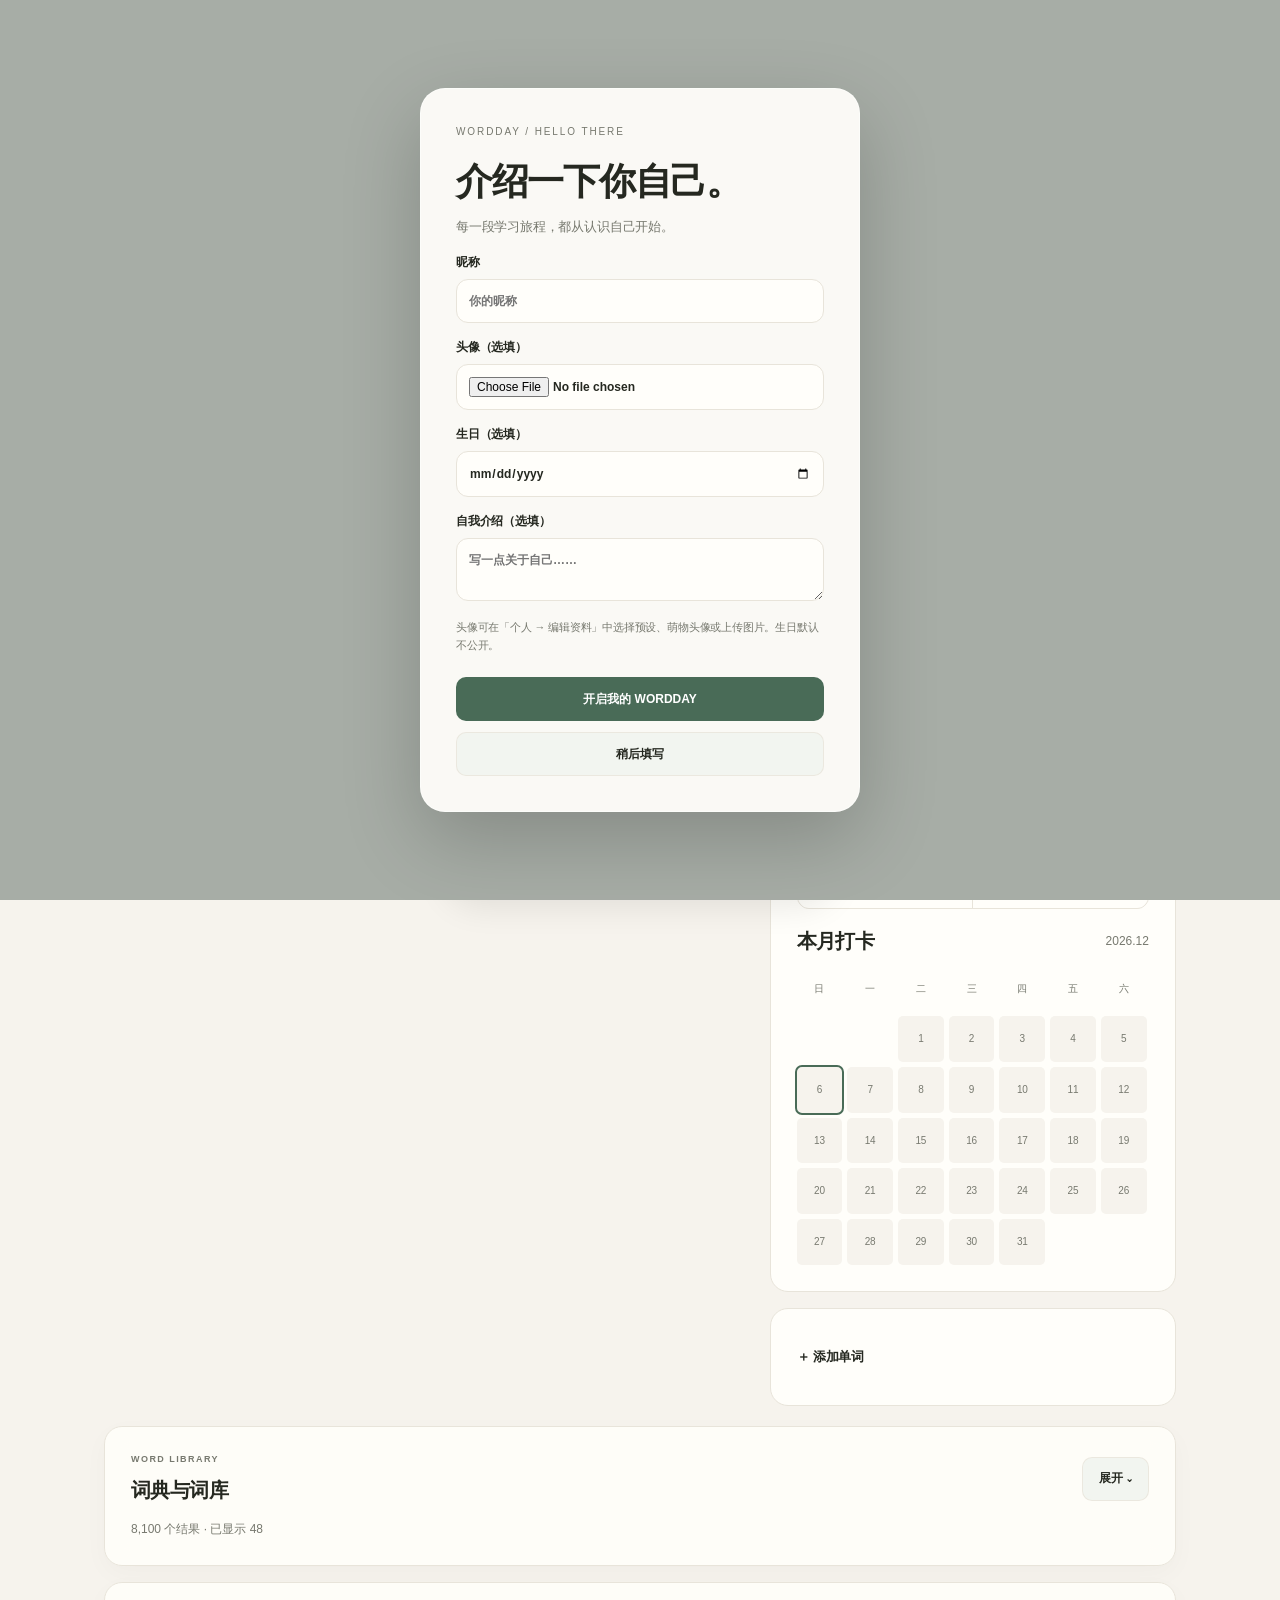
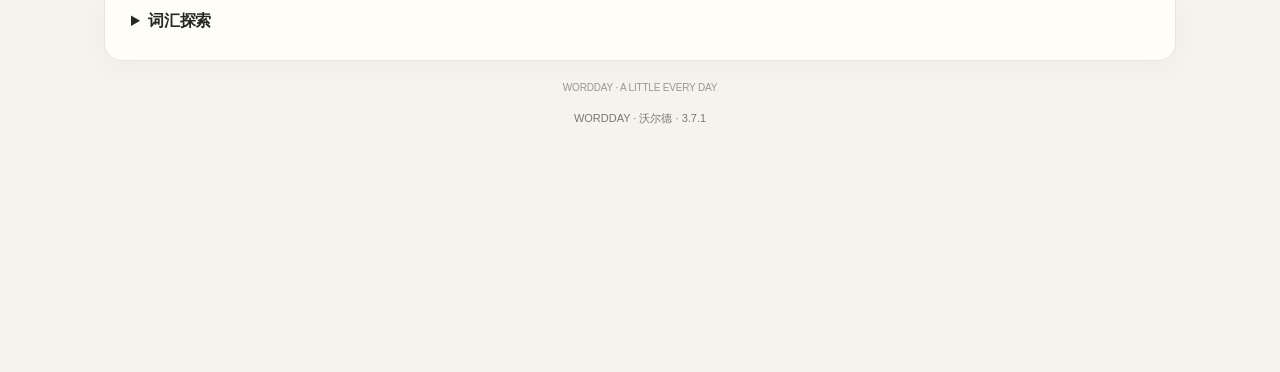
==== commit a44f4d6d: "Add files via upload" ====
--- a/index.html
+++ b/index.html
@@ -863,7 +863,7 @@
 if(!sessionStorage.getItem('wd24Opened')){
  requestAnimationFrame(()=>requestAnimationFrame(()=>splash.classList.add('visible')));
  let entering=false;
- e('wdEnter').onclick=event=>{if(entering)return;entering=true;const rect=splash.getBoundingClientRect();splash.style.setProperty('--tap-x',(event.detail?event.clientX-rect.left:rect.width/2)+'px');splash.style.setProperty('--tap-y',(event.detail?event.clientY-rect.top:rect.height/2)+'px');splash.classList.add('leaving');sessionStorage.setItem('wd24Opened','1');setTimeout(()=>{splash.classList.remove('visible');splash.setAttribute('aria-hidden','true');e('wdEnter').disabled=true},500)};
+ e('wdEnter').onclick=event=>{if(entering)return;entering=true;playFeedback('finish');const rect=splash.getBoundingClientRect();splash.style.setProperty('--tap-x',(event.detail?event.clientX-rect.left:rect.width/2)+'px');splash.style.setProperty('--tap-y',(event.detail?event.clientY-rect.top:rect.height/2)+'px');splash.classList.add('leaving');sessionStorage.setItem('wd24Opened','1');setTimeout(()=>{splash.classList.remove('visible');splash.setAttribute('aria-hidden','true');e('wdEnter').disabled=true},500)};
 }else{splash.setAttribute('aria-hidden','true');e('wdEnter').disabled=true}
 
 // WORDDAY 2.4: incremental enhancements, preserve wordday_v1 and wd23 state.
@@ -928,7 +928,7 @@
 playFeedback=function(kind){if(state.theme!=='midnight')return wd24OldAudio(kind);if(!state.audioEnabled)return;try{const AC=window.AudioContext||window.webkitAudioContext;if(!AC)return;soundContext=soundContext||new AC();if(soundContext.state==='suspended')soundContext.resume();const vol=Math.max(0,Math.min(1,Number(state.audioVolume??35)/100));const patterns={tap:[392],known:[392,494],correct:[440,554],wrong:[311],combo:[392,494,587,784],achievement:[349,440,523,698],finish:[392,494,587]};const notes=patterns[kind]||patterns.tap;notes.forEach((hz,i)=>{const t=soundContext.currentTime+i*.09;for(const [type,mult,amp] of [['sine',1,.07],['triangle',2,.012]]){let osc=soundContext.createOscillator(),gain=soundContext.createGain();osc.type=type;osc.frequency.setValueAtTime(hz*mult,t);gain.gain.setValueAtTime(.0001,t);gain.gain.exponentialRampToValueAtTime(Math.max(.0001,amp*vol),t+.023);gain.gain.exponentialRampToValueAtTime(.0001,t+.33);osc.connect(gain).connect(soundContext.destination);osc.start(t);osc.stop(t+.35)}})}catch(err){console.warn(err)}};
 const wd24OldTheme=setTheme;setTheme=function(t){wd24OldTheme(t);renderHeatmap();wd24Style()};renderHeatmap();
 // A version label useful for verifying PWA cache refresh.
-const wd24Version=make('div','wd24Version');wd24Version.className='smallnote';wd24Version.style.cssText='text-align:center;padding:12px';wd24Version.textContent='WORDDAY · 沃尔德 · 3.7';document.querySelector('.foot')?.appendChild(wd24Version);
+const wd24Version=make('div','wd24Version');wd24Version.className='smallnote';wd24Version.style.cssText='text-align:center;padding:12px';wd24Version.textContent='WORDDAY · 沃尔德 · 3.7.1';document.querySelector('.foot')?.appendChild(wd24Version);
 
 // Initial render after enhancement.
 renderAchievements();renderResume();
@@ -937,5 +937,5 @@
 </script><script src="wildwords331fix.js"></script><script src="wordday26.js"></script><script src="wordday27.js"></script><script src="wordday271.js"></script><script src="card-feedback28.js"></script><script src="battle-rules283.js"></script>
 <script src="battle-engine.js"></script><script src="victory285.js"></script><script src="reveal331.js"></script><script src="battle-ui34.js"></script><script src="card35.js"></script><script src="result35.js"></script><script src="wordday28.js"></script><script src="review28.js"></script><script src="figures281.js"></script><script src="expression-data.js"></script><script src="expression-extra.js"></script><script src="expression-studio-data.js"></script><script src="content37.js"></script><script src="expression-studio.js"></script><script src="expressions.js"></script><script src="legend33.js"></script><script src="online-config.js"></script><script src="dom34.js"></script><script src="realtime34.js"></script><script src="online34.js"></script><script src="battle-input34.js"></script>
 <script src="album331.js"></script>
-<script src="friends34.js"></script><script src="arena34.js"></script><script src="profile34.js"></script><script src="gift35.js"></script><script>document.getElementById("wd24Version").textContent="WORDDAY · 沃尔德 · 3.7";</script>
+<script src="friends34.js"></script><script src="arena34.js"></script><script src="profile34.js"></script><script src="gift35.js"></script><script>document.getElementById("wd24Version").textContent="WORDDAY · 沃尔德 · 3.7.1";</script>
 </body></html>
--- a/ui37.css
+++ b/ui37.css
@@ -1,15 +1,15 @@
 /* WORDDAY 3.7: restrained glass surfaces, stable card geometry. */
-:root{--glass37:color-mix(in srgb,var(--paper) 67%,transparent);--edge37:color-mix(in srgb,var(--paper) 65%,var(--line));--glassShadow37:0 14px 38px color-mix(in srgb,var(--deep) 9%,transparent),inset 0 1px 0 #ffffff58}
+:root{--glass37:color-mix(in srgb,var(--paper) 88%,transparent);--edge37:color-mix(in srgb,var(--line) 65%,transparent);--glassShadow37:0 14px 38px color-mix(in srgb,var(--deep) 9%,transparent)}
 body{background:radial-gradient(ellipse at 12% 12%,color-mix(in srgb,var(--green) 8%,transparent),transparent 58%),radial-gradient(ellipse at 90% 75%,color-mix(in srgb,var(--orange) 6%,transparent),transparent 52%),var(--bg);background-attachment:fixed}
 .section>.panel,#ideas>.panel,#personal>.panel,.ex-settings,.ex-controls,.xs-glass,.ar34-plan,.result35-progress,.online-row,.wd26-setting-group{background:var(--glass37);border-color:var(--edge37);box-shadow:var(--glassShadow37);backdrop-filter:blur(12px) saturate(115%);-webkit-backdrop-filter:blur(12px) saturate(115%)}
 .study-card,.quiz-question-card,.quiz-option,.ex-card,.xs-practice{background:color-mix(in srgb,var(--paper) 94%,transparent)}
-.panel-head{gap:16px}.panel-head .sub{font-size:12px;line-height:1.6}button{transition:background .2s,color .2s,box-shadow .2s,transform .2s}button:active:not(:disabled){transform:scale(.975)}button.secondary{background:color-mix(in srgb,var(--paper) 43%,var(--pale));border-color:color-mix(in srgb,var(--line) 75%,transparent);box-shadow:inset 0 1px 0 #ffffff30}
+.panel-head{gap:16px}.panel-head .sub{font-size:12px;line-height:1.6}button{transition:background .2s,color .2s,box-shadow .2s,transform .2s}button:active:not(:disabled){transform:scale(.975)}button.secondary{background:color-mix(in srgb,var(--paper) 43%,var(--pale));border-color:color-mix(in srgb,var(--line) 75%,transparent);box-shadow:none}
 .field,select,input[type=search],.tools input{box-sizing:border-box;min-width:0;background:color-mix(in srgb,var(--paper) 80%,transparent);border-color:var(--line)}
-#wildOverlay .wild-dialog,#arena34,#online33,#wd28Dialog,.ex-dialog,dialog:not(#arenaEnding36){background:color-mix(in srgb,var(--paper) 91%,transparent);backdrop-filter:blur(22px) saturate(110%);-webkit-backdrop-filter:blur(22px) saturate(110%);border-color:var(--edge37);box-shadow:0 24px 80px #0002,inset 0 1px 0 #ffffff45}
+#wildOverlay .wild-dialog,#arena34,#online33,#wd28Dialog,.ex-dialog,dialog:not(#arenaEnding36){background:color-mix(in srgb,var(--paper) 91%,transparent);backdrop-filter:blur(22px) saturate(110%);-webkit-backdrop-filter:blur(22px) saturate(110%);border-color:var(--edge37);box-shadow:0 24px 80px #0002}
 dialog::backdrop{backdrop-filter:blur(7px);-webkit-backdrop-filter:blur(7px)}
-#floatingNav.bottom-nav:not(.collapsed){isolation:isolate;display:flex;flex-wrap:nowrap;gap:0;align-items:center;padding:6px;width:min(390px,calc(100% - 28px));max-width:calc(100vw - 28px);min-height:62px;border-radius:999px;background:color-mix(in srgb,var(--paper) 60%,transparent);border:1px solid color-mix(in srgb,var(--paper) 80%,var(--line));box-shadow:0 12px 34px #00000017,inset 0 1px 0 #ffffff88;backdrop-filter:blur(24px) saturate(140%);-webkit-backdrop-filter:blur(24px) saturate(140%)}
+#floatingNav.bottom-nav:not(.collapsed){isolation:isolate;display:flex;flex-wrap:nowrap;gap:0;align-items:center;padding:6px;width:min(390px,calc(100% - 28px));max-width:calc(100vw - 28px);min-height:62px;border-radius:999px;background:color-mix(in srgb,var(--paper) 60%,transparent);border:1px solid color-mix(in srgb,var(--line) 40%,transparent);box-shadow:0 12px 34px #00000017;backdrop-filter:blur(24px) saturate(140%);-webkit-backdrop-filter:blur(24px) saturate(140%)}
 #floatingNav.bottom-nav:not(.collapsed) .nav-grip{width:18px;flex:0 0 18px;font-size:13px;line-height:20px;padding:0!important;opacity:.55;align-self:center}#floatingNav.bottom-nav:not(.collapsed) [data-main-tab]{position:relative;z-index:1;background:transparent!important;color:var(--muted);border:0!important;box-shadow:none!important;flex:1;min-width:0;min-height:52px;border-radius:999px;padding:5px 3px;font-size:11px;line-height:1.3}#floatingNav.bottom-nav:not(.collapsed) [data-main-tab].active{color:var(--ink)}
-.nav37-icon{display:block;width:21px;height:21px;margin:0 auto 3px}.nav37-icon svg{width:100%;height:100%;fill:none;stroke:currentColor;stroke-width:1.6;stroke-linecap:round;stroke-linejoin:round}.nav37-label{display:block;font-weight:550}.nav37-glass{position:absolute;z-index:0;pointer-events:none;left:var(--nav37-x,24px);top:6px;height:calc(100% - 12px);width:var(--nav37-w,70px);border-radius:999px;background:color-mix(in srgb,var(--paper) 78%,transparent);border:1px solid #ffffff60;box-shadow:inset 0 1px 3px #ffffff80,0 3px 12px #00000009;transition:left .36s cubic-bezier(.2,.8,.2,1),width .36s cubic-bezier(.2,.8,.2,1)}.bottom-nav.collapsed .nav37-glass{display:none}
+.nav37-icon{display:block;width:21px;height:21px;margin:0 auto 3px}.nav37-icon svg{width:100%;height:100%;fill:none;stroke:currentColor;stroke-width:1.6;stroke-linecap:round;stroke-linejoin:round}.nav37-label{display:block;font-weight:550}.nav37-glass{position:absolute;z-index:0;pointer-events:none;left:var(--nav37-x,24px);top:6px;height:calc(100% - 12px);width:var(--nav37-w,70px);border-radius:999px;background:color-mix(in srgb,var(--paper) 78%,transparent);border:0;box-shadow:0 2px 8px #00000008;transition:left .36s cubic-bezier(.2,.8,.2,1),width .36s cubic-bezier(.2,.8,.2,1)}.bottom-nav.collapsed .nav37-glass{display:none}
 .wd37-lang{display:flex;align-items:center;justify-content:space-between;gap:16px}.wd37-lang select{max-width:160px;min-height:44px}.lang37-en .wild-cn{display:none!important}.lang37-en button{overflow-wrap:normal;word-break:normal}.lang37-en .ar34-ranks button{font-size:12px}.lang37-en .result35-actions button{font-size:13px}
 /* Full-screen theme scene. Only the wordmark and a quiet hint carry text. */
 #wdSplash{position:fixed;inset:0;width:100%;height:100dvh;z-index:9999;padding:0!important;border:0!important;background:var(--bg)!important;backdrop-filter:none!important;-webkit-backdrop-filter:none!important;overflow:hidden;opacity:0;visibility:hidden;transition:opacity .65s,visibility .65s}
@@ -28,3 +28,20 @@
 html:has(#wdSplash.visible),body:has(#wdSplash.visible){overflow:hidden}
 
 #floatingNav #navGrip{flex:0 0 18px;min-width:18px;width:18px} .lang37-en .xs-chunks>div>span{display:none}
+
+/* 3.7.1: lower navigation, translucent original colors, no painted white rims. */
+#floatingNav.bottom-nav{bottom:max(6px,calc(env(safe-area-inset-bottom) - 10px))!important}
+#floatingNav.bottom-nav:not(.collapsed){background:color-mix(in srgb,var(--paper) 78%,transparent)}
+#floatingNav .nav37-glass{background:color-mix(in srgb,var(--pale) 65%,transparent)}
+.section>.panel,#ideas>.panel,#personal>.panel,.ex-settings,.ex-controls,.xs-glass,.ar34-plan,.result35-progress,.online-row,.wd26-setting-group{border-color:var(--line);box-shadow:0 8px 26px #00000007}
+#expressions .ex-theme,#expressions .ex-daily-reading,#expressions .ex-notebook-entry,#expressions .ex-entry{min-width:0;max-width:100%}
+#expressions .ex-theme-top{flex-wrap:wrap}
+#expressions .ex-theme-top>div{min-width:0;max-width:100%}
+#expressions .ex-theme-top .tools{min-width:0;max-width:100%;flex-wrap:wrap}
+#expressions .ex-theme-top button{flex:0 1 auto;min-width:0;max-width:100%;white-space:normal;overflow-wrap:anywhere}
+#expressions .ex-daily-reading p,#expressions .ex-entry-copy{overflow-wrap:anywhere}
+.lang37-en #floatingNav .nav37-label{font-size:11px}
+.lang37-en .wd23-badge strong,.lang37-en .wd24-badge strong{font-size:14px}
+@media(max-width:520px){#expressions .ex-theme-top .tools{display:flex;width:100%;gap:8px}#expressions .ex-theme-top .tools button{flex:1 1 0}.lang37-en #expressions .ex-theme-top h3{font-size:20px}}
+#floatingNav [data-main-tab]>*{pointer-events:none}
+#expressions .ex-theme-top>[data-ex="encounter"]{flex:0 1 auto}
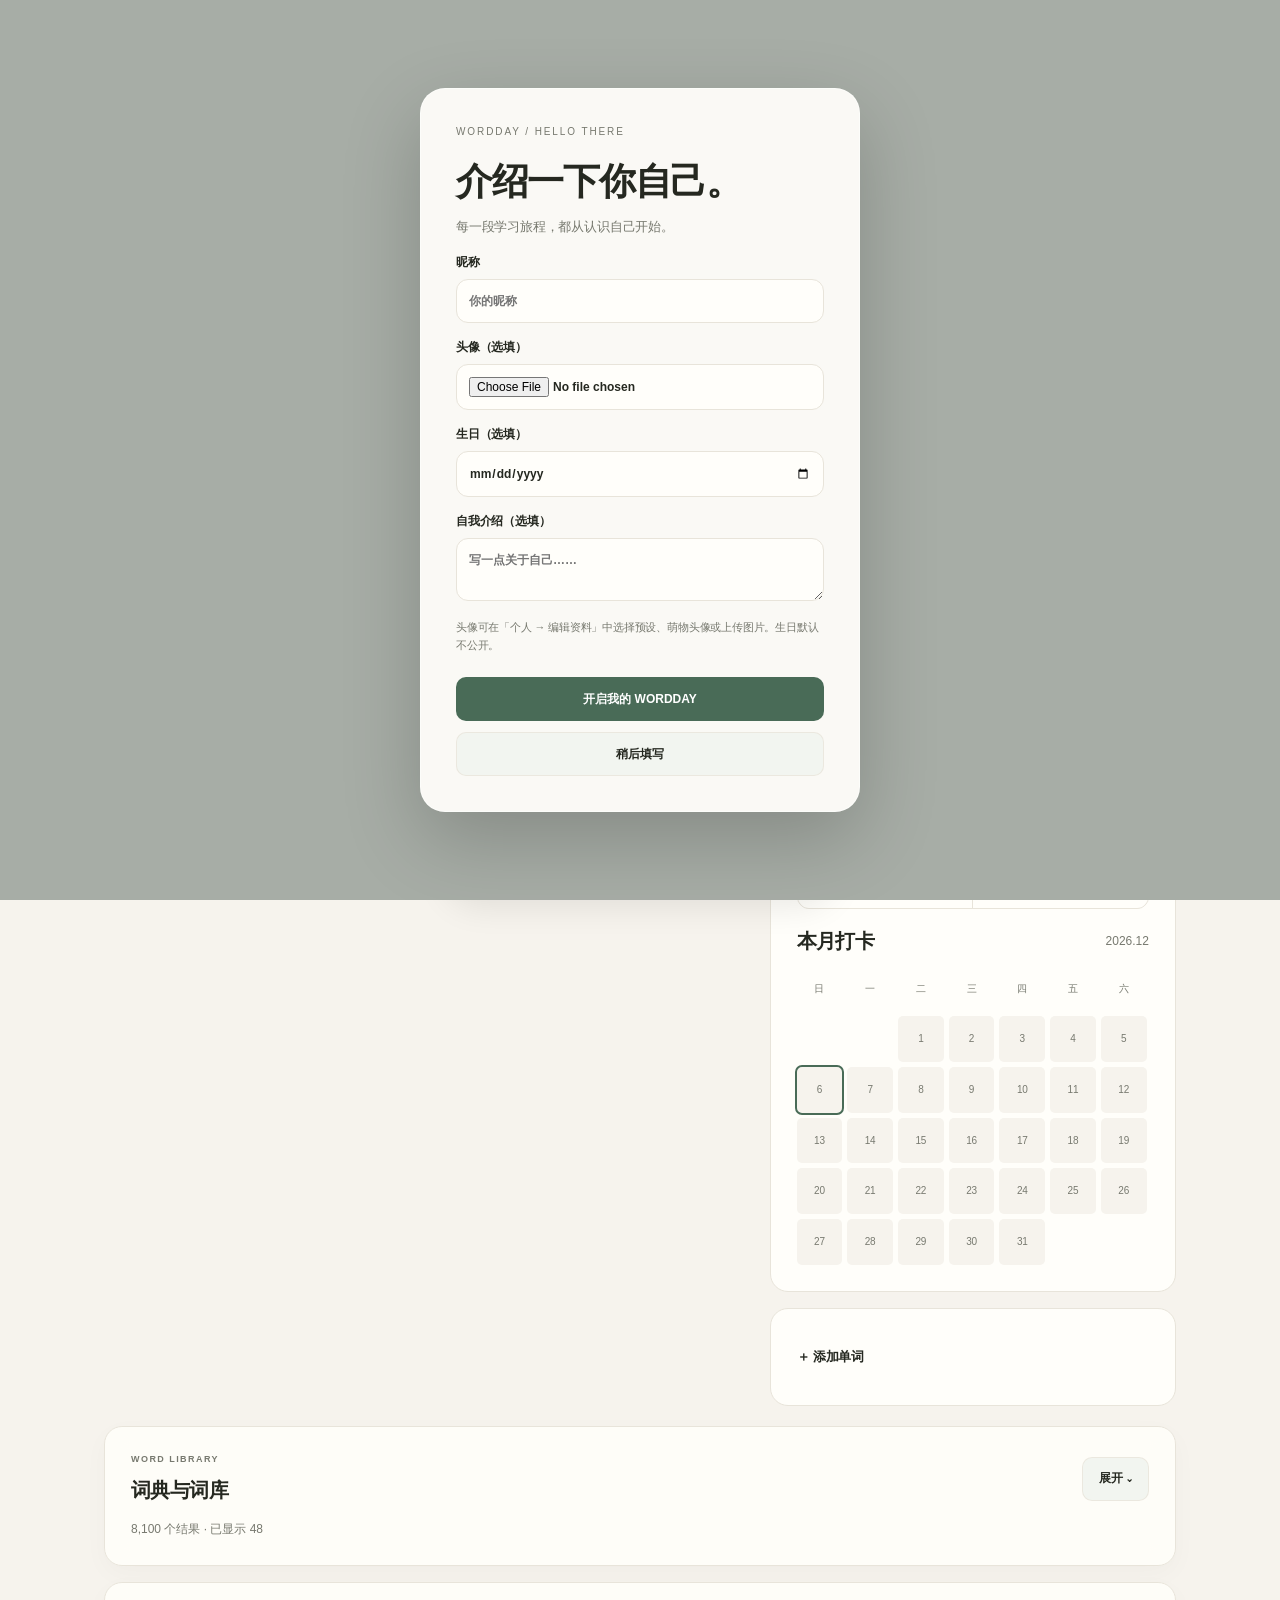
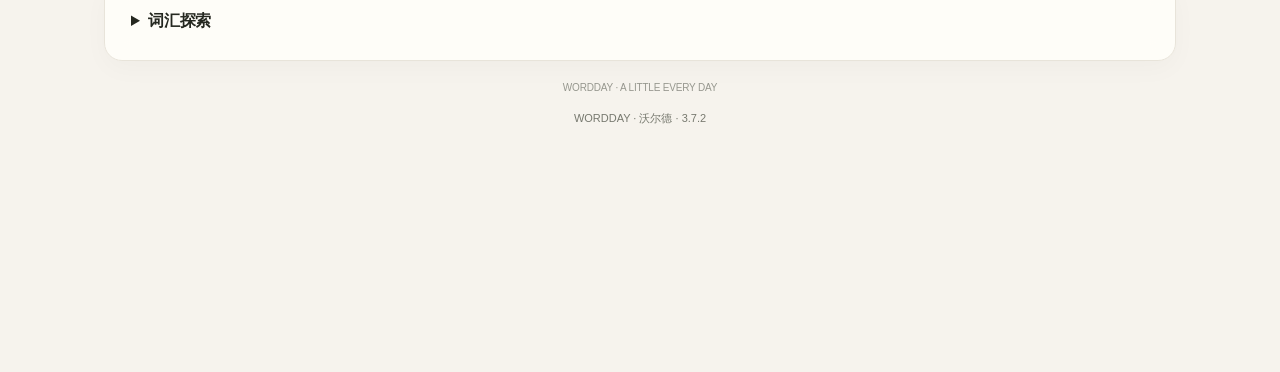
==== commit e2355433: "Add files via upload" ====
--- a/index.html
+++ b/index.html
@@ -655,7 +655,20 @@
 const oldFinish=finishDailyQuiz;finishDailyQuiz=function(){oldFinish();delete w23.quizDraft;quizSession=null;persist();checkAchievements()};
 function updateStreak(){e('quizStreak').textContent=`⚡ 连对 ${quizSession?.streak||0}`}
 e('quizSave').onclick=()=>{if(quizSession){w23.quizDraft=quizSession;persist()}qplay.style.display='none';e('quizReady').style.display='block';renderQuizGate();renderResume();toast('测试进度已保存')};
-function renderResume(){let b=e('resumeQuiz');if(!b){b=make('button','resumeQuiz');b.style.marginTop='12px';e('quizReady').appendChild(b)}const d=w23.quizDraft;b.style.display=d?.questions?.length?'block':'none';b.textContent=`继续上次${({choice:'选择',spelling:'拼写',sentence:'填词',mixed:'综合'})[d?.mode]||''}测试 · 第 ${(d?.index||0)+1} 题`;b.onclick=()=>{if(!w23.quizDraft)return;quizSession=w23.quizDraft;activeMode=quizSession.mode;e('quizReady').style.display='none';e('quizResult').style.display='none';qplay.style.display='block';renderQuizQuestion();let a=quizSession.answers[quizSession.index];if(a){const btn=[...document.querySelectorAll('#quizOptions .quiz-option')].find(x=>x.dataset.answer===a.chosen);document.querySelectorAll('#quizOptions .quiz-option').forEach(x=>{x.disabled=true;if(x.dataset.answer===a.correct)x.classList.add('correct')});if(btn&&!a.ok)btn.classList.add('wrong');e('quizFeedback').textContent=a.ok?'回答正确！':'正确答案：'+a.correct;e('quizNext').disabled=false;const inp=e('typedAnswer');if(inp)inp.disabled=true;const submit=e('submitTyped');if(submit)submit.disabled=true}}};
+// 3.7.2: restore legacy English-definition drafts to the common word curriculum.
+function restoreWordDraft372(draft){
+ if(!draft?.questions)return draft;
+ const meanings=new Map();
+ for(const entry of lexicalEntries){const d=entry.definition?.trim();if(d){const old=d.replace(/\s+/g,' ').replace(/^(.{1,360})(?:\s.*)?$/,'$1').slice(0,380);meanings.set(old,String(findWord(entry.word)?.[2]||entry.meaning).split('\n')[0].trim())}}
+ for(const [i,q] of draft.questions.entries()){
+  const w=findWord(q.word);if(!w)continue;const meaning=String(w[2]).split('\n')[0].trim();
+  if(q.type==='choice'&&q.correct!==meaning){const oldOptions=[...(q.options||[])],oldCorrect=q.correct;const answer=draft.answers?.[i];q.options=oldOptions.map(x=>x===oldCorrect?meaning:meanings.get(x)||x);q.correct=meaning;q.answer=meaning;if(answer){answer.correct=meaning;answer.chosen=answer.ok?meaning:q.options[oldOptions.indexOf(answer.chosen)]||answer.chosen}}
+  if(q.type==='spelling'&&/^根据中文释义拼写[:：]/.test(q.prompt))q.prompt='根据中文释义拼写：'+meaning;
+  q.meaning=w[2];
+ }
+ return draft;
+}
+function renderResume(){let b=e('resumeQuiz');if(!b){b=make('button','resumeQuiz');b.style.marginTop='12px';e('quizReady').appendChild(b)}const d=w23.quizDraft;b.style.display=d?.questions?.length?'block':'none';b.textContent=`继续上次${({choice:'选择',spelling:'拼写',sentence:'填词',mixed:'综合'})[d?.mode]||''}测试 · 第 ${(d?.index||0)+1} 题`;b.onclick=()=>{if(!w23.quizDraft)return;quizSession=restoreWordDraft372(w23.quizDraft);activeMode=quizSession.mode;e('quizReady').style.display='none';e('quizResult').style.display='none';qplay.style.display='block';renderQuizQuestion();let a=quizSession.answers[quizSession.index];if(a){const btn=[...document.querySelectorAll('#quizOptions .quiz-option')].find(x=>x.dataset.answer===a.chosen);document.querySelectorAll('#quizOptions .quiz-option').forEach(x=>{x.disabled=true;if(x.dataset.answer===a.correct)x.classList.add('correct')});if(btn&&!a.ok)btn.classList.add('wrong');e('quizFeedback').textContent=a.ok?'回答正确！':'正确答案：'+a.correct;e('quizNext').disabled=false;const inp=e('typedAnswer');if(inp)inp.disabled=true;const submit=e('submitTyped');if(submit)submit.disabled=true}}};
 renderResume();
 // Theme-bound synthesized feedback: four timbres, no external media or autoplay dependency.
 const oldTheme=setTheme;setTheme=function(t){oldTheme(t);state.audioTheme=({forest:'wood',ocean:'bell',vintage:'piano',midnight:'ambient'})[t]||'wood';persist();const select=e('soundTheme');if(select)select.value=state.audioTheme;};
@@ -916,6 +929,7 @@
 {word:'subject',pos:'n. / adj. / v.',mean:'主题；科目；受……影响的；使遭受',extra:'be subject to 受……影响；subject matter 主题内容',tip:'be subject to 是阅读中很重要的固定搭配。'},
 {word:'range',pos:'n. / v.',mean:'范围；一系列；变化于……之间',extra:'a wide range of 广泛的；range from A to B 从A到B',tip:'名词与动词搭配在学术阅读中都很常见。'}
 ];
+WDLocale37.protectLearning(wd24Editorial);
 const wd24OldFeatured=renderFeatured;
 renderFeatured=function(){wd24OldFeatured();const index=Math.floor(new Date(dateLocal()+'T12:00:00').getTime()/86400000)%wd24Editorial.length;const d=wd24Editorial[index];const word=allWords().find(w=>w[0]?.toLowerCase()===d.word);const card=e('todayWordCard');if(!card)return;card.innerHTML=`<div class="wd-eyebrow">✦ WORD OF THE DAY</div><div class="wd-term">${esc(d.word)}</div><div class="smallnote">${esc(d.pos)}</div><p style="font-weight:700;margin:12px 0">${esc(d.mean)}</p><div id="wd24FeaturedDetail" class="wd24-featured-extra" hidden><p><strong>常见搭配：</strong>${esc(d.extra)}</p><p><strong>学习提示：</strong>${esc(d.tip)}</p>${word?`<p><strong>例句：</strong>${esc(word[3])}</p><p class="smallnote">词库标签：${esc(word[4])} · ${esc(word[5])}</p>`:'<p class="smallnote">该精选词暂未收录于可测试词卡，不标注未经核实的考试归属。</p>'}</div><div class="tools"><button class="secondary" id="wd24Expand">展开词义与搭配</button><button class="secondary" id="wd24Speak">🔊 发音</button>${word?'<button id="wd24Fav">☆ 收藏</button>':''}</div>`;e('wd24Expand').onclick=()=>{let x=e('wd24FeaturedDetail');x.hidden=!x.hidden;e('wd24Expand').textContent=x.hidden?'展开词义与搭配':'收起详情';if(!x.hidden){w23.dailyWordSeen[dateLocal()]=d.word;persist()}};e('wd24Speak').onclick=()=>speak(d.word);if(word)e('wd24Fav').onclick=()=>{toggleFavorite(d.word);e('wd24Fav').textContent=state.favorites.includes(d.word)?'★ 已收藏':'☆ 收藏'};};renderFeatured();
 // Theme Studio: existing theme palette retained, tune motion, type and volume.
@@ -928,7 +942,7 @@
 playFeedback=function(kind){if(state.theme!=='midnight')return wd24OldAudio(kind);if(!state.audioEnabled)return;try{const AC=window.AudioContext||window.webkitAudioContext;if(!AC)return;soundContext=soundContext||new AC();if(soundContext.state==='suspended')soundContext.resume();const vol=Math.max(0,Math.min(1,Number(state.audioVolume??35)/100));const patterns={tap:[392],known:[392,494],correct:[440,554],wrong:[311],combo:[392,494,587,784],achievement:[349,440,523,698],finish:[392,494,587]};const notes=patterns[kind]||patterns.tap;notes.forEach((hz,i)=>{const t=soundContext.currentTime+i*.09;for(const [type,mult,amp] of [['sine',1,.07],['triangle',2,.012]]){let osc=soundContext.createOscillator(),gain=soundContext.createGain();osc.type=type;osc.frequency.setValueAtTime(hz*mult,t);gain.gain.setValueAtTime(.0001,t);gain.gain.exponentialRampToValueAtTime(Math.max(.0001,amp*vol),t+.023);gain.gain.exponentialRampToValueAtTime(.0001,t+.33);osc.connect(gain).connect(soundContext.destination);osc.start(t);osc.stop(t+.35)}})}catch(err){console.warn(err)}};
 const wd24OldTheme=setTheme;setTheme=function(t){wd24OldTheme(t);renderHeatmap();wd24Style()};renderHeatmap();
 // A version label useful for verifying PWA cache refresh.
-const wd24Version=make('div','wd24Version');wd24Version.className='smallnote';wd24Version.style.cssText='text-align:center;padding:12px';wd24Version.textContent='WORDDAY · 沃尔德 · 3.7.1';document.querySelector('.foot')?.appendChild(wd24Version);
+const wd24Version=make('div','wd24Version');wd24Version.className='smallnote';wd24Version.style.cssText='text-align:center;padding:12px';wd24Version.textContent='WORDDAY · 沃尔德 · 3.7.2';document.querySelector('.foot')?.appendChild(wd24Version);
 
 // Initial render after enhancement.
 renderAchievements();renderResume();
@@ -937,5 +951,5 @@
 </script><script src="wildwords331fix.js"></script><script src="wordday26.js"></script><script src="wordday27.js"></script><script src="wordday271.js"></script><script src="card-feedback28.js"></script><script src="battle-rules283.js"></script>
 <script src="battle-engine.js"></script><script src="victory285.js"></script><script src="reveal331.js"></script><script src="battle-ui34.js"></script><script src="card35.js"></script><script src="result35.js"></script><script src="wordday28.js"></script><script src="review28.js"></script><script src="figures281.js"></script><script src="expression-data.js"></script><script src="expression-extra.js"></script><script src="expression-studio-data.js"></script><script src="content37.js"></script><script src="expression-studio.js"></script><script src="expressions.js"></script><script src="legend33.js"></script><script src="online-config.js"></script><script src="dom34.js"></script><script src="realtime34.js"></script><script src="online34.js"></script><script src="battle-input34.js"></script>
 <script src="album331.js"></script>
-<script src="friends34.js"></script><script src="arena34.js"></script><script src="profile34.js"></script><script src="gift35.js"></script><script>document.getElementById("wd24Version").textContent="WORDDAY · 沃尔德 · 3.7.1";</script>
+<script src="friends34.js"></script><script src="arena34.js"></script><script src="profile34.js"></script><script src="gift35.js"></script><script>document.getElementById("wd24Version").textContent="WORDDAY · 沃尔德 · 3.7.2";</script>
 </body></html>
--- a/ui37.css
+++ b/ui37.css
@@ -10,7 +10,7 @@
 #floatingNav.bottom-nav:not(.collapsed){isolation:isolate;display:flex;flex-wrap:nowrap;gap:0;align-items:center;padding:6px;width:min(390px,calc(100% - 28px));max-width:calc(100vw - 28px);min-height:62px;border-radius:999px;background:color-mix(in srgb,var(--paper) 60%,transparent);border:1px solid color-mix(in srgb,var(--line) 40%,transparent);box-shadow:0 12px 34px #00000017;backdrop-filter:blur(24px) saturate(140%);-webkit-backdrop-filter:blur(24px) saturate(140%)}
 #floatingNav.bottom-nav:not(.collapsed) .nav-grip{width:18px;flex:0 0 18px;font-size:13px;line-height:20px;padding:0!important;opacity:.55;align-self:center}#floatingNav.bottom-nav:not(.collapsed) [data-main-tab]{position:relative;z-index:1;background:transparent!important;color:var(--muted);border:0!important;box-shadow:none!important;flex:1;min-width:0;min-height:52px;border-radius:999px;padding:5px 3px;font-size:11px;line-height:1.3}#floatingNav.bottom-nav:not(.collapsed) [data-main-tab].active{color:var(--ink)}
 .nav37-icon{display:block;width:21px;height:21px;margin:0 auto 3px}.nav37-icon svg{width:100%;height:100%;fill:none;stroke:currentColor;stroke-width:1.6;stroke-linecap:round;stroke-linejoin:round}.nav37-label{display:block;font-weight:550}.nav37-glass{position:absolute;z-index:0;pointer-events:none;left:var(--nav37-x,24px);top:6px;height:calc(100% - 12px);width:var(--nav37-w,70px);border-radius:999px;background:color-mix(in srgb,var(--paper) 78%,transparent);border:0;box-shadow:0 2px 8px #00000008;transition:left .36s cubic-bezier(.2,.8,.2,1),width .36s cubic-bezier(.2,.8,.2,1)}.bottom-nav.collapsed .nav37-glass{display:none}
-.wd37-lang{display:flex;align-items:center;justify-content:space-between;gap:16px}.wd37-lang select{max-width:160px;min-height:44px}.lang37-en .wild-cn{display:none!important}.lang37-en button{overflow-wrap:normal;word-break:normal}.lang37-en .ar34-ranks button{font-size:12px}.lang37-en .result35-actions button{font-size:13px}
+.wd37-lang{display:flex;align-items:center;justify-content:space-between;gap:16px}.wd37-lang select{max-width:160px;min-height:44px}.lang37-en button{overflow-wrap:normal;word-break:normal}.lang37-en .ar34-ranks button{font-size:12px}.lang37-en .result35-actions button{font-size:13px}
 /* Full-screen theme scene. Only the wordmark and a quiet hint carry text. */
 #wdSplash{position:fixed;inset:0;width:100%;height:100dvh;z-index:9999;padding:0!important;border:0!important;background:var(--bg)!important;backdrop-filter:none!important;-webkit-backdrop-filter:none!important;overflow:hidden;opacity:0;visibility:hidden;transition:opacity .65s,visibility .65s}
 #wdSplash.visible{opacity:1;visibility:visible}#wdSplash::before,#wdSplash::after{display:none!important}#wdEnter.splash37-enter{position:absolute;inset:0;width:100%;height:100%;display:flex;flex-direction:column;align-items:center;justify-content:center;gap:25px;padding:0;border:0;border-radius:0;background:transparent!important;color:var(--ink);box-shadow:none!important;cursor:pointer;transform:none!important;z-index:2}
@@ -27,7 +27,7 @@
 
 html:has(#wdSplash.visible),body:has(#wdSplash.visible){overflow:hidden}
 
-#floatingNav #navGrip{flex:0 0 18px;min-width:18px;width:18px} .lang37-en .xs-chunks>div>span{display:none}
+#floatingNav #navGrip{flex:0 0 18px;min-width:18px;width:18px} 
 
 /* 3.7.1: lower navigation, translucent original colors, no painted white rims. */
 #floatingNav.bottom-nav{bottom:max(6px,calc(env(safe-area-inset-bottom) - 10px))!important}
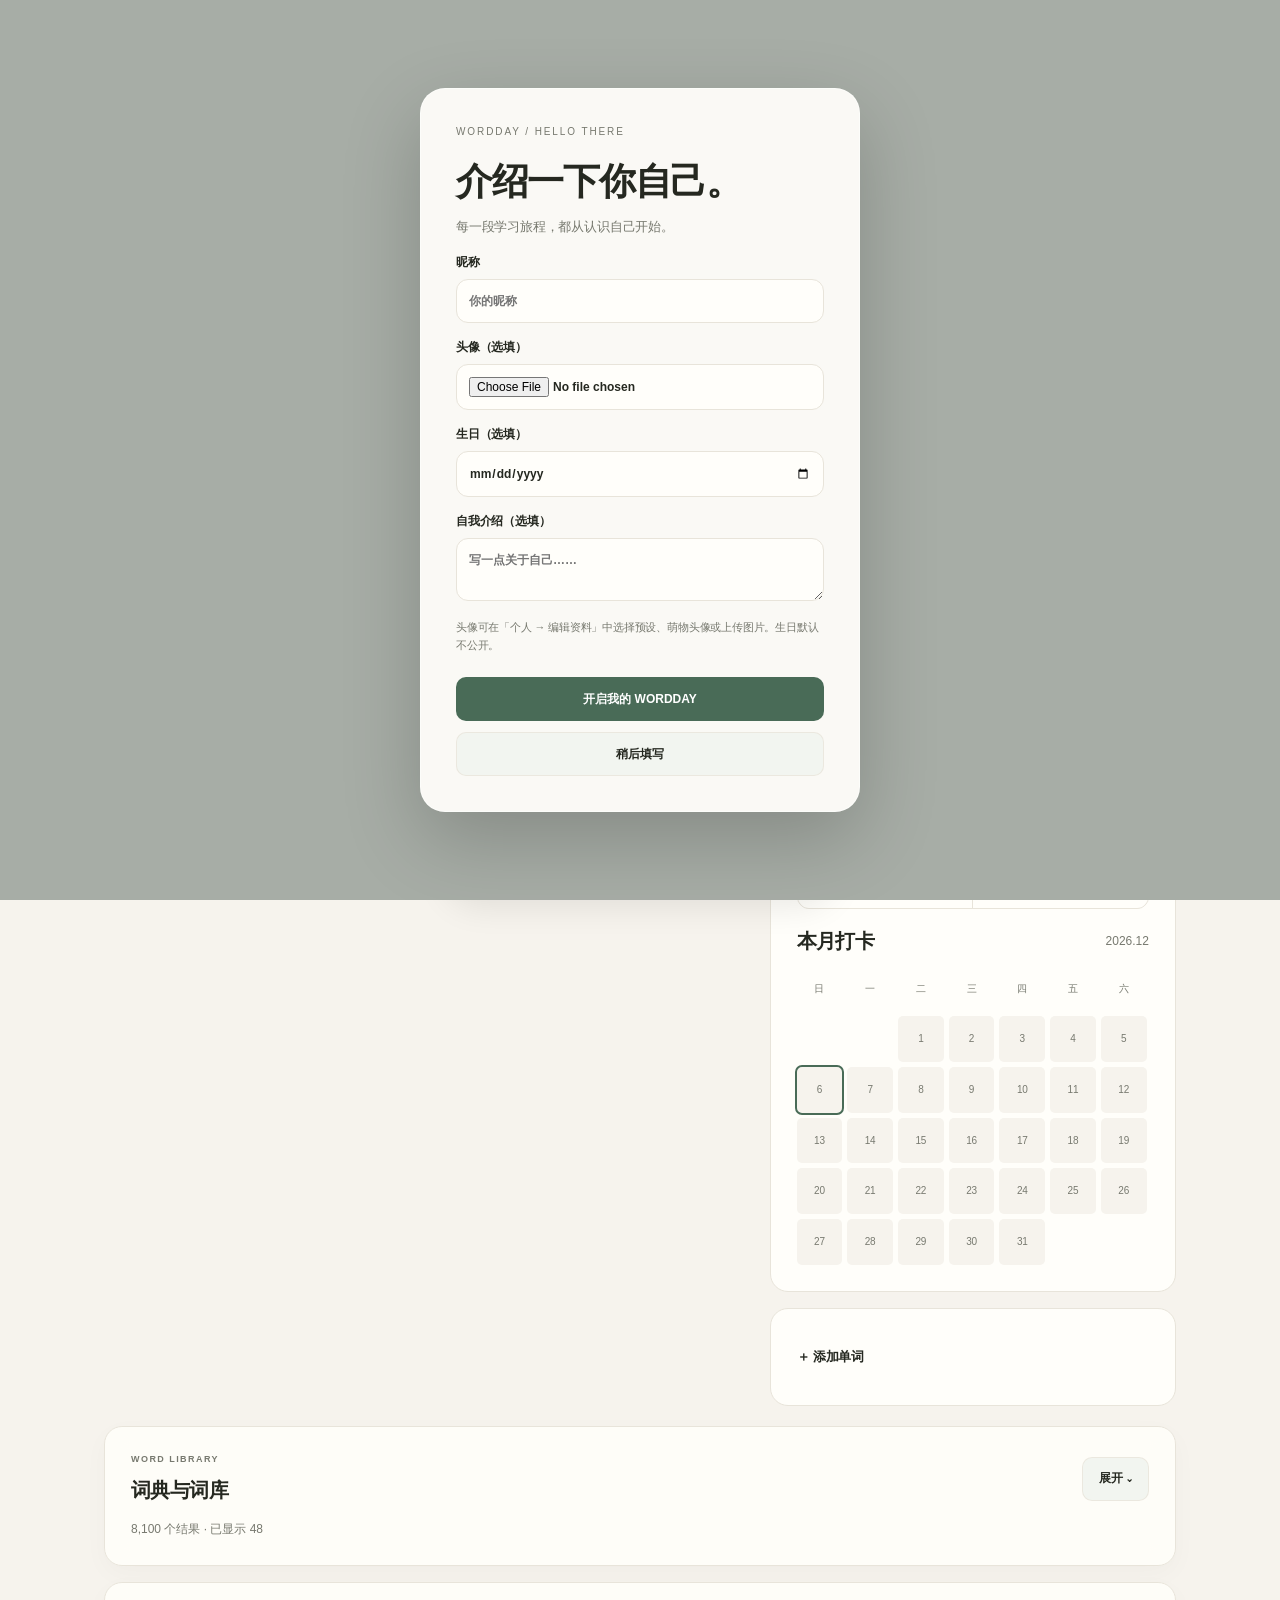
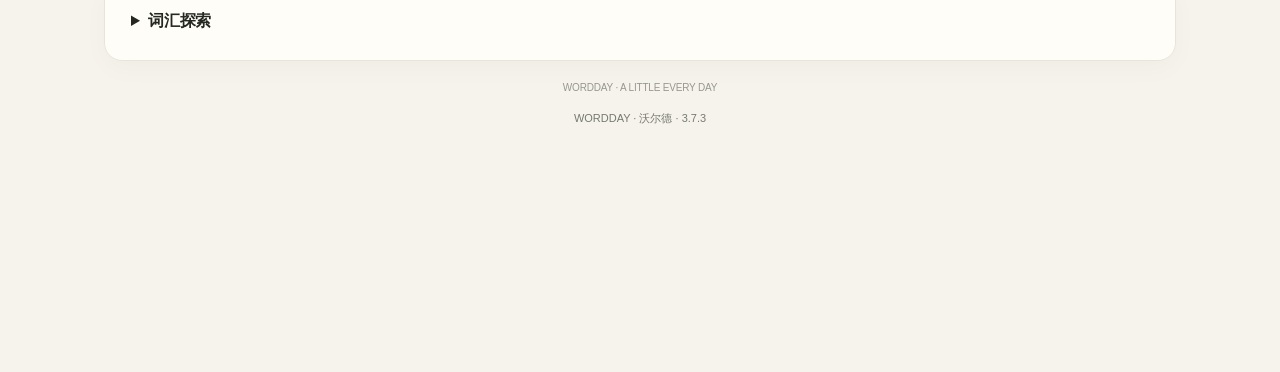
==== commit 78aa7841: "Add files via upload" ====
--- a/index.html
+++ b/index.html
@@ -655,7 +655,7 @@
 const oldFinish=finishDailyQuiz;finishDailyQuiz=function(){oldFinish();delete w23.quizDraft;quizSession=null;persist();checkAchievements()};
 function updateStreak(){e('quizStreak').textContent=`⚡ 连对 ${quizSession?.streak||0}`}
 e('quizSave').onclick=()=>{if(quizSession){w23.quizDraft=quizSession;persist()}qplay.style.display='none';e('quizReady').style.display='block';renderQuizGate();renderResume();toast('测试进度已保存')};
-// 3.7.2: restore legacy English-definition drafts to the common word curriculum.
+// 3.7.3: restore legacy English-definition drafts to the common word curriculum.
 function restoreWordDraft372(draft){
  if(!draft?.questions)return draft;
  const meanings=new Map();
@@ -942,7 +942,7 @@
 playFeedback=function(kind){if(state.theme!=='midnight')return wd24OldAudio(kind);if(!state.audioEnabled)return;try{const AC=window.AudioContext||window.webkitAudioContext;if(!AC)return;soundContext=soundContext||new AC();if(soundContext.state==='suspended')soundContext.resume();const vol=Math.max(0,Math.min(1,Number(state.audioVolume??35)/100));const patterns={tap:[392],known:[392,494],correct:[440,554],wrong:[311],combo:[392,494,587,784],achievement:[349,440,523,698],finish:[392,494,587]};const notes=patterns[kind]||patterns.tap;notes.forEach((hz,i)=>{const t=soundContext.currentTime+i*.09;for(const [type,mult,amp] of [['sine',1,.07],['triangle',2,.012]]){let osc=soundContext.createOscillator(),gain=soundContext.createGain();osc.type=type;osc.frequency.setValueAtTime(hz*mult,t);gain.gain.setValueAtTime(.0001,t);gain.gain.exponentialRampToValueAtTime(Math.max(.0001,amp*vol),t+.023);gain.gain.exponentialRampToValueAtTime(.0001,t+.33);osc.connect(gain).connect(soundContext.destination);osc.start(t);osc.stop(t+.35)}})}catch(err){console.warn(err)}};
 const wd24OldTheme=setTheme;setTheme=function(t){wd24OldTheme(t);renderHeatmap();wd24Style()};renderHeatmap();
 // A version label useful for verifying PWA cache refresh.
-const wd24Version=make('div','wd24Version');wd24Version.className='smallnote';wd24Version.style.cssText='text-align:center;padding:12px';wd24Version.textContent='WORDDAY · 沃尔德 · 3.7.2';document.querySelector('.foot')?.appendChild(wd24Version);
+const wd24Version=make('div','wd24Version');wd24Version.className='smallnote';wd24Version.style.cssText='text-align:center;padding:12px';wd24Version.textContent='WORDDAY · 沃尔德 · 3.7.3';document.querySelector('.foot')?.appendChild(wd24Version);
 
 // Initial render after enhancement.
 renderAchievements();renderResume();
@@ -951,5 +951,5 @@
 </script><script src="wildwords331fix.js"></script><script src="wordday26.js"></script><script src="wordday27.js"></script><script src="wordday271.js"></script><script src="card-feedback28.js"></script><script src="battle-rules283.js"></script>
 <script src="battle-engine.js"></script><script src="victory285.js"></script><script src="reveal331.js"></script><script src="battle-ui34.js"></script><script src="card35.js"></script><script src="result35.js"></script><script src="wordday28.js"></script><script src="review28.js"></script><script src="figures281.js"></script><script src="expression-data.js"></script><script src="expression-extra.js"></script><script src="expression-studio-data.js"></script><script src="content37.js"></script><script src="expression-studio.js"></script><script src="expressions.js"></script><script src="legend33.js"></script><script src="online-config.js"></script><script src="dom34.js"></script><script src="realtime34.js"></script><script src="online34.js"></script><script src="battle-input34.js"></script>
 <script src="album331.js"></script>
-<script src="friends34.js"></script><script src="arena34.js"></script><script src="profile34.js"></script><script src="gift35.js"></script><script>document.getElementById("wd24Version").textContent="WORDDAY · 沃尔德 · 3.7.2";</script>
+<script src="friends34.js"></script><script src="arena34.js"></script><script src="profile34.js"></script><script src="gift35.js"></script><script>document.getElementById("wd24Version").textContent="WORDDAY · 沃尔德 · 3.7.3";</script>
 </body></html>
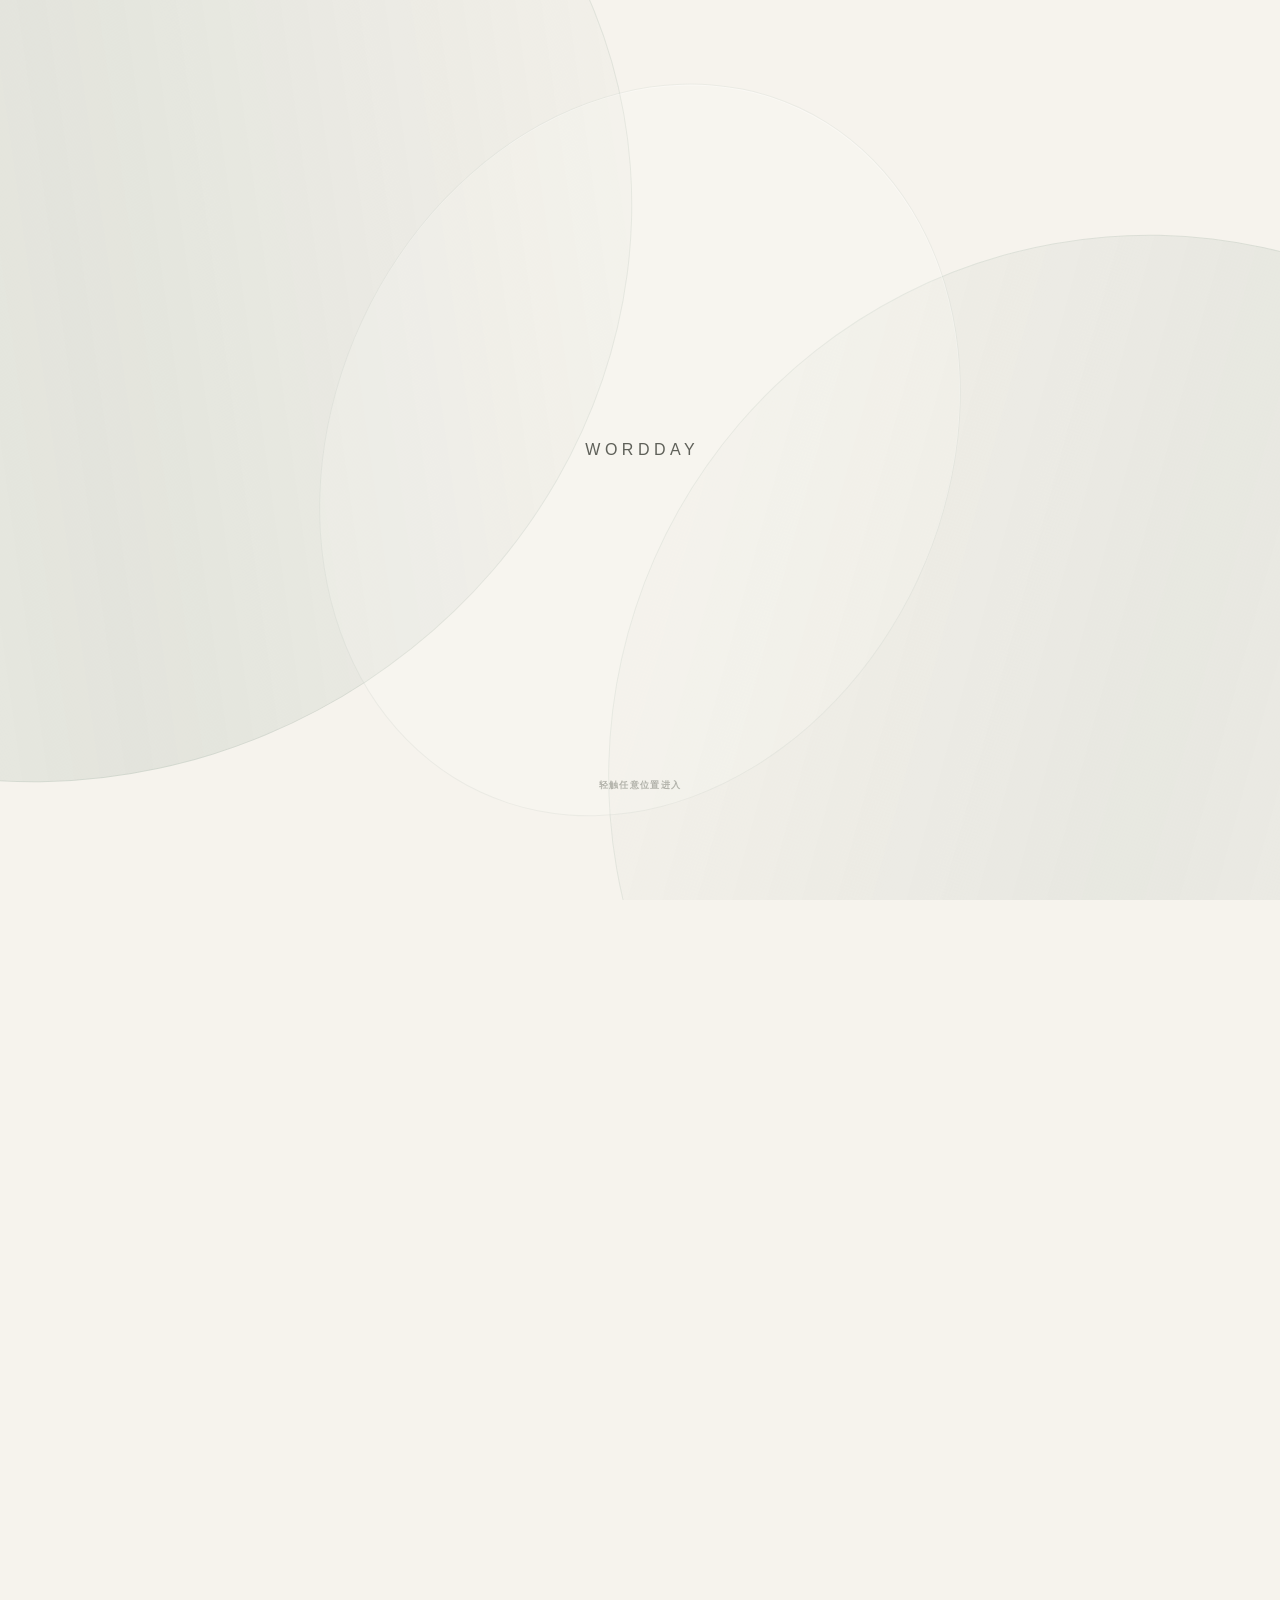
==== commit 4d9b78c8: "Add files via upload" ====
--- a/index.html
+++ b/index.html
@@ -1,9 +1,19 @@
 <!DOCTYPE html>
-<html lang="zh-CN">
+<html lang="zh-CN" data-entry-stage="splash">
 <head>
 <meta charset="UTF-8"><meta name="viewport" content="width=device-width,initial-scale=1,viewport-fit=cover">
-<script>try{if(localStorage.getItem('wordday_language37')==='en'){document.documentElement.classList.add('lang37-pending');setTimeout(()=>document.documentElement.classList.remove('lang37-pending'),4500)}}catch{}</script>
-<style>.lang37-pending body{visibility:hidden}</style>
+<script>try{const p=JSON.parse(localStorage.getItem('wordday_v1')||'{}');if(['forest','ocean','vintage','midnight'].includes(p.theme))document.documentElement.dataset.theme=p.theme}catch{}</script>
+<style>
+/* Critical entry styles precede every app resource: no main-page first frame. */
+html:not([data-entry-stage="learning"]) body{overflow:hidden}
+html:not([data-entry-stage="learning"]) body>:not(#wdSplash):not(script):not(style):not(link),html:not([data-entry-stage="learning"]) body>:not(#wdSplash) *{visibility:hidden!important;pointer-events:none!important}
+#wdSplash{position:fixed;inset:0;width:100%;height:100dvh;z-index:9999;background:var(--bg,#f6f3ed);color:var(--ink,#252820)}
+html[data-entry-stage="splash"] #wdSplash,html[data-entry-stage="entering"] #wdSplash{visibility:visible!important;opacity:1!important}
+html[data-entry-stage="learning"] #wdSplash{display:none!important}
+#wdEnter.splash37-enter{position:absolute;inset:0;width:100%;height:100%;display:flex;align-items:center;justify-content:center;border:0;padding:0;background:transparent;color:inherit}
+.splash37-word{font:500 16px/1.2 -apple-system,BlinkMacSystemFont,sans-serif;letter-spacing:.28em;opacity:.72}
+.splash37-hint{position:absolute;bottom:12dvh;font-size:9px;opacity:.52}
+</style>
 <meta name="theme-color" content="#f6f3ed"><meta name="apple-mobile-web-app-capable" content="yes"><meta name="apple-mobile-web-app-status-bar-style" content="default"><meta name="apple-mobile-web-app-title" content="沃尔德">
 <link rel="manifest" href="manifest.webmanifest"><link rel="apple-touch-icon" href="icon-192.png">
 <title>WORDDAY · 沃尔德</title>
@@ -224,7 +234,7 @@
 <link rel="stylesheet" href="advanced285fix.css">
 <link rel="stylesheet" href="wordday29.css"><link rel="stylesheet" href="luminous297.css"><link rel="stylesheet" href="expressions.css"><link rel="stylesheet" href="expression-studio.css"><link rel="stylesheet" href="refine321.css">
 <link rel="stylesheet" href="legend33.css"><link rel="stylesheet" href="online33.css"><link rel="stylesheet" href="patch331fix.css"><link rel="stylesheet" href="design34.css"><link rel="stylesheet" href="update35.css">
-</head><body><div class="wrap">
+</head><body><div id="wdSplash" class="visible" role="dialog" aria-modal="true" aria-label="WORDDAY"><div class="scene37" aria-hidden="true"><i class="scene37-a"></i><i class="scene37-b"></i><i class="scene37-c"></i></div><button id="wdEnter" class="splash37-enter" aria-label="Enter WORDDAY" disabled><span class="splash37-word">WORDDAY</span><span class="splash37-hint">轻触任意位置进入</span></button><i class="splash37-ripple" aria-hidden="true"></i></div><div class="wrap">
 <header class="top"><div class="brand">WORD<span>DAY</span> <small style="font-size:10px;color:var(--muted);font-weight:600">沃尔德 · THE DAILY PRACTICE</small></div><div class="date" id="today"></div></header>
 <section class="hero"><div><div class="eyebrow">A LITTLE EVERY DAY</div><h1>每日练习</h1><p>今日学习</p></div><div class="hero-stat"><strong id="streak">0</strong><span>连续打卡 · 天</span></div></section>
 <nav class="nav" aria-label="学习功能"><div class="wild-entry"><button class="active" data-tab="learn">今日学习</button><button id="wildPawDraw" type="button" class="wild-paw" aria-label="抽取萌物奇遇卡牌" title="抽取萌物奇遇卡牌" hidden><span aria-hidden="true">🐾</span></button></div><button data-tab="quiz">每日测试</button><button data-tab="review">智能复习 <span id="dueBadge"></span></button></nav>
@@ -655,7 +665,7 @@
 const oldFinish=finishDailyQuiz;finishDailyQuiz=function(){oldFinish();delete w23.quizDraft;quizSession=null;persist();checkAchievements()};
 function updateStreak(){e('quizStreak').textContent=`⚡ 连对 ${quizSession?.streak||0}`}
 e('quizSave').onclick=()=>{if(quizSession){w23.quizDraft=quizSession;persist()}qplay.style.display='none';e('quizReady').style.display='block';renderQuizGate();renderResume();toast('测试进度已保存')};
-// 3.7.3: restore legacy English-definition drafts to the common word curriculum.
+// 3.7.4: restore legacy English-definition drafts to the common word curriculum.
 function restoreWordDraft372(draft){
  if(!draft?.questions)return draft;
  const meanings=new Map();
@@ -872,13 +882,6 @@
 const contrast={affect:['effect','affect 常作动词“影响”；effect 常作名词“效果”'],effect:['affect','effect 常作名词“效果”；affect 常作动词“影响”'],adapt:['adopt','adapt 适应/改编；adopt 采用/收养'],adopt:['adapt','adopt 采用/收养；adapt 适应/改编'],economic:['economical','economic 经济的；economical 节约的'],economical:['economic','economical 节约的；economic 经济的'],principal:['principle','principal 主要的/校长；principle 原则'],principle:['principal','principle 原则；principal 主要的/校长']};
 const oldDetail=showDetail;showDetail=function(word){oldDetail(word);const x=contrast[word?.toLowerCase()];if(x){const d=e('detailBody');d.insertAdjacentHTML('beforeend',`<h3>WORD CONTRAST · 易混词</h3><p><strong>${esc(word)} / ${esc(x[0])}</strong></p><p>${esc(x[1])}</p>`)}};
 // Splash respects iOS autoplay restrictions: sound only after explicit user tap.
-const splash=make('div','wdSplash',`<div class="scene37" aria-hidden="true"><i class="scene37-a"></i><i class="scene37-b"></i><i class="scene37-c"></i></div><button id="wdEnter" class="splash37-enter" aria-label="Enter WORDDAY"><span class="splash37-word">WORDDAY</span><span class="splash37-hint">轻触任意位置进入</span></button><i class="splash37-ripple" aria-hidden="true"></i>`);document.body.appendChild(splash);
-if(!sessionStorage.getItem('wd24Opened')){
- requestAnimationFrame(()=>requestAnimationFrame(()=>splash.classList.add('visible')));
- let entering=false;
- e('wdEnter').onclick=event=>{if(entering)return;entering=true;playFeedback('finish');const rect=splash.getBoundingClientRect();splash.style.setProperty('--tap-x',(event.detail?event.clientX-rect.left:rect.width/2)+'px');splash.style.setProperty('--tap-y',(event.detail?event.clientY-rect.top:rect.height/2)+'px');splash.classList.add('leaving');sessionStorage.setItem('wd24Opened','1');setTimeout(()=>{splash.classList.remove('visible');splash.setAttribute('aria-hidden','true');e('wdEnter').disabled=true},500)};
-}else{splash.setAttribute('aria-hidden','true');e('wdEnter').disabled=true}
-
 // WORDDAY 2.4: incremental enhancements, preserve wordday_v1 and wd23 state.
 const wd24=state.wd24=state.wd24||{exam:'both',source:'smart',count:20,motion:65,font:'normal',badgeOpen:false,quizDates:{},lastQuizWords:{}};
 wd24.quizDates=wd24.quizDates||{};wd24.lastQuizWords=wd24.lastQuizWords||{};
@@ -942,7 +945,7 @@
 playFeedback=function(kind){if(state.theme!=='midnight')return wd24OldAudio(kind);if(!state.audioEnabled)return;try{const AC=window.AudioContext||window.webkitAudioContext;if(!AC)return;soundContext=soundContext||new AC();if(soundContext.state==='suspended')soundContext.resume();const vol=Math.max(0,Math.min(1,Number(state.audioVolume??35)/100));const patterns={tap:[392],known:[392,494],correct:[440,554],wrong:[311],combo:[392,494,587,784],achievement:[349,440,523,698],finish:[392,494,587]};const notes=patterns[kind]||patterns.tap;notes.forEach((hz,i)=>{const t=soundContext.currentTime+i*.09;for(const [type,mult,amp] of [['sine',1,.07],['triangle',2,.012]]){let osc=soundContext.createOscillator(),gain=soundContext.createGain();osc.type=type;osc.frequency.setValueAtTime(hz*mult,t);gain.gain.setValueAtTime(.0001,t);gain.gain.exponentialRampToValueAtTime(Math.max(.0001,amp*vol),t+.023);gain.gain.exponentialRampToValueAtTime(.0001,t+.33);osc.connect(gain).connect(soundContext.destination);osc.start(t);osc.stop(t+.35)}})}catch(err){console.warn(err)}};
 const wd24OldTheme=setTheme;setTheme=function(t){wd24OldTheme(t);renderHeatmap();wd24Style()};renderHeatmap();
 // A version label useful for verifying PWA cache refresh.
-const wd24Version=make('div','wd24Version');wd24Version.className='smallnote';wd24Version.style.cssText='text-align:center;padding:12px';wd24Version.textContent='WORDDAY · 沃尔德 · 3.7.3';document.querySelector('.foot')?.appendChild(wd24Version);
+const wd24Version=make('div','wd24Version');wd24Version.className='smallnote';wd24Version.style.cssText='text-align:center;padding:12px';wd24Version.textContent='WORDDAY · 沃尔德 · 3.7.4';document.querySelector('.foot')?.appendChild(wd24Version);
 
 // Initial render after enhancement.
 renderAchievements();renderResume();
@@ -951,5 +954,6 @@
 </script><script src="wildwords331fix.js"></script><script src="wordday26.js"></script><script src="wordday27.js"></script><script src="wordday271.js"></script><script src="card-feedback28.js"></script><script src="battle-rules283.js"></script>
 <script src="battle-engine.js"></script><script src="victory285.js"></script><script src="reveal331.js"></script><script src="battle-ui34.js"></script><script src="card35.js"></script><script src="result35.js"></script><script src="wordday28.js"></script><script src="review28.js"></script><script src="figures281.js"></script><script src="expression-data.js"></script><script src="expression-extra.js"></script><script src="expression-studio-data.js"></script><script src="content37.js"></script><script src="expression-studio.js"></script><script src="expressions.js"></script><script src="legend33.js"></script><script src="online-config.js"></script><script src="dom34.js"></script><script src="realtime34.js"></script><script src="online34.js"></script><script src="battle-input34.js"></script>
 <script src="album331.js"></script>
-<script src="friends34.js"></script><script src="arena34.js"></script><script src="profile34.js"></script><script src="gift35.js"></script><script>document.getElementById("wd24Version").textContent="WORDDAY · 沃尔德 · 3.7.3";</script>
-</body></html>+<script src="friends34.js"></script><script src="arena34.js"></script><script src="profile34.js"></script><script src="gift35.js"></script><script>document.getElementById("wd24Version").textContent="WORDDAY · 沃尔德 · 3.7.4";</script>
+<script src="entry374.js"></script>
+</body></html>
